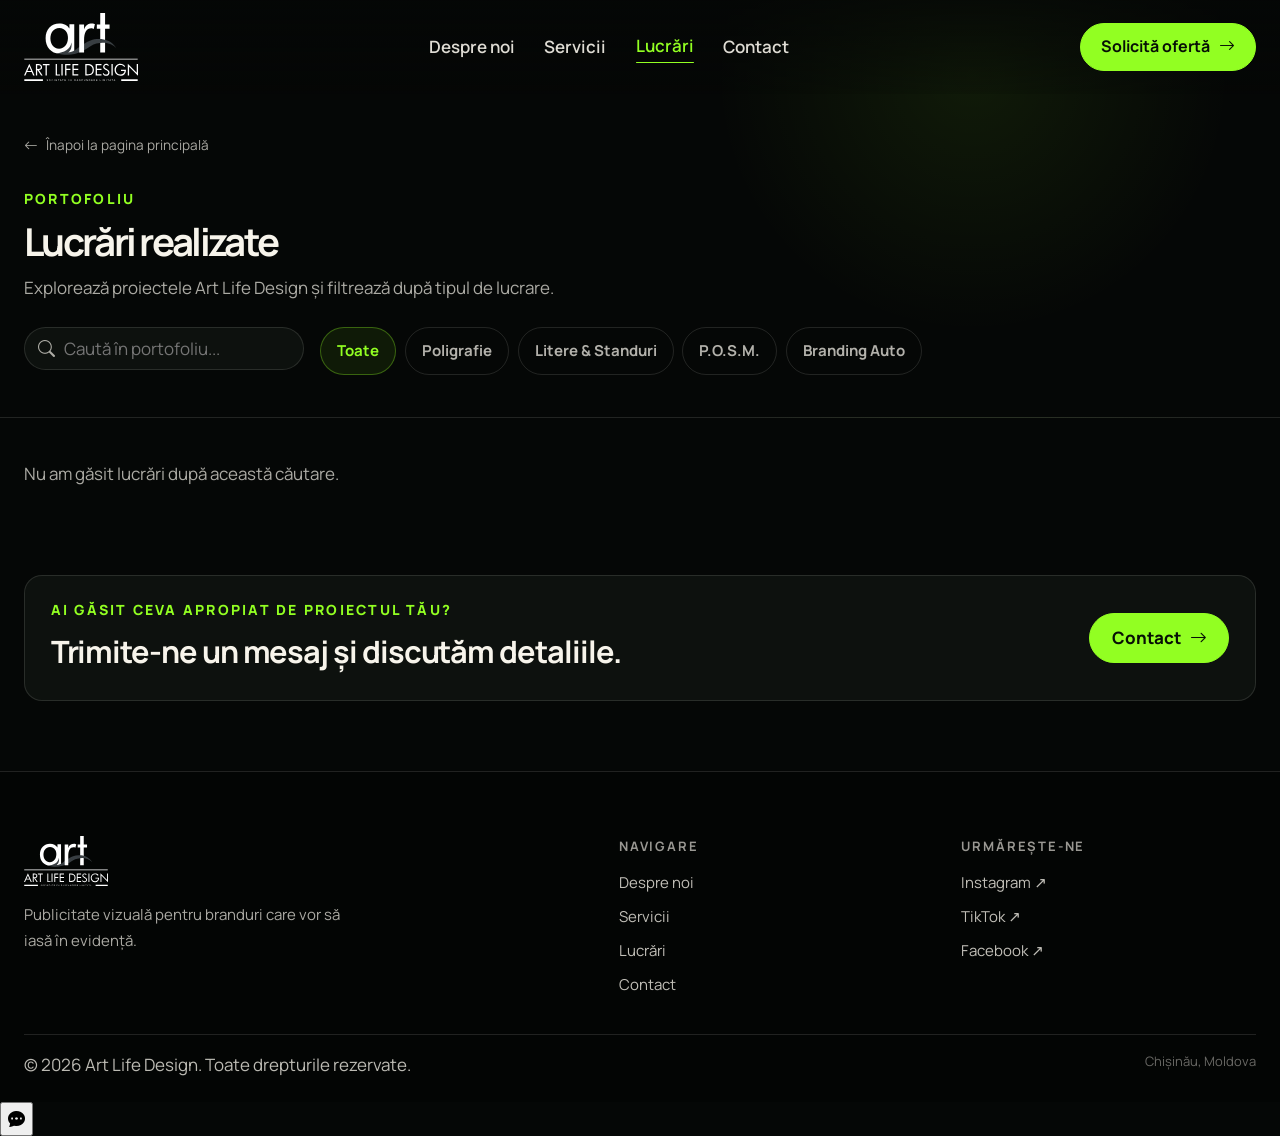
==== lucrari.html @ 09293733 "Actualizare fisiere site" ====
<!DOCTYPE html>
<html lang="ro">

<head>
  <meta charset="UTF-8">

  <meta
    name="viewport"
    content="width=device-width, initial-scale=1.0, viewport-fit=cover"
  >

  <meta name="theme-color" content="#070906">

  <title>Lucrări | ArtLife Design</title>

  <meta
    name="description"
    content="Portofoliu ArtLife Design SRL - poligrafie, litere în volum, standuri, P.O.S.M. și branding auto."
  >


  <!-- FONTURI -->
  <link rel="preconnect" href="https://fonts.googleapis.com">

  <link
    rel="preconnect"
    href="https://fonts.gstatic.com"
    crossorigin
  >

  <link
    href="https://fonts.googleapis.com/css2?family=Manrope:wght@400;500;600;700;800&display=swap"
    rel="stylesheet"
  >


  <!-- ICONIȚE -->
  <link
    href="https://cdn.jsdelivr.net/npm/bootstrap-icons@1.10.4/font/bootstrap-icons.css"
    rel="stylesheet"
  >


  <!-- CSS PRINCIPAL -->
  <link rel="stylesheet" href="css/style.css">


  <!-- =========================================================
       FIXURI MOBILE / SCROLL
       ========================================================= -->

  <style>

    html {
      width: 100%;
      max-width: 100%;
      scroll-behavior: smooth;
    }

    body {
      width: 100%;
      max-width: 100%;
      min-height: 100vh;
      min-height: 100dvh;

      overflow-x: hidden;
      overflow-y: auto;

      -webkit-overflow-scrolling: touch;
    }


    /* =========================================================
       FILTRE PORTOFOLIU
       ========================================================= */

    .portfolio-tools {
      width: 100%;
      min-width: 0;
    }

    .portfolio-search {
      width: 100%;
      min-width: 0;
    }

    .portfolio-search input {
      width: 100%;
      min-width: 0;
    }


    /* =========================================================
       MODAL GALERIE
       ========================================================= */

    .gallery-modal {
      overflow-y: auto;
      overflow-x: hidden;

      overscroll-behavior: contain;

      -webkit-overflow-scrolling: touch;
    }

    .gallery-box,
    .gallery-image-wrap,
    .gallery-details {
      min-width: 0;
    }


    /* =========================================================
       TELEFON / TABLETĂ
       ========================================================= */

    @media (max-width: 768px) {

      body {
        overflow-y: auto;
        overflow-x: hidden;

        -webkit-overflow-scrolling: touch;
      }


      /* ---------------------------------------------------------
         FILTRELE POT FI DERULATE ORIZONTAL
         --------------------------------------------------------- */

      .portfolio-filters {
        display: flex;
        flex-wrap: nowrap;

        gap: 8px;

        width: 100%;
        max-width: 100%;

        overflow-x: auto;
        overflow-y: hidden;

        padding: 4px 2px 10px;

        -webkit-overflow-scrolling: touch;

        overscroll-behavior-x: contain;

        scrollbar-width: thin;

        scroll-snap-type: x proximity;
      }

      .portfolio-filters .filter-btn {
        flex: 0 0 auto;

        white-space: nowrap;

        scroll-snap-align: start;
      }


      /* ---------------------------------------------------------
         MODAL / CARTONAȘ DESCHIS
         --------------------------------------------------------- */

      .gallery-modal {
        position: fixed;

        inset: 0;

        width: 100vw;
        height: 100vh;
        height: 100dvh;

        align-items: flex-start !important;

        overflow-x: hidden !important;
        overflow-y: auto !important;

        -webkit-overflow-scrolling: touch;

        overscroll-behavior-y: contain;

        padding-top: max(
          64px,
          env(safe-area-inset-top)
        ) !important;

        padding-right: 12px !important;

        padding-bottom: max(
          24px,
          env(safe-area-inset-bottom)
        ) !important;

        padding-left: 12px !important;
      }


      .gallery-box {
        display: block !important;

        width: 100% !important;
        max-width: 100% !important;

        height: auto !important;
        min-height: 0 !important;
        max-height: none !important;

        margin: 0 auto 30px !important;

        overflow: visible !important;
      }


      .gallery-image-wrap {
        width: 100% !important;

        height: auto !important;
        min-height: 0 !important;
        max-height: none !important;

        overflow: hidden;
      }


      .gallery-image-wrap img {
        display: block;

        width: 100% !important;

        height: auto !important;

        max-width: 100%;
        max-height: 55vh;

        object-fit: contain;
      }


      .gallery-details {
        display: block;

        width: 100%;

        height: auto !important;
        min-height: 0 !important;
        max-height: none !important;

        overflow: visible !important;

        padding-bottom: 32px;
      }


      /*
        Butonul de închidere rămâne accesibil
        când utilizatorul derulează conținutul.
      */

      .gallery-close {
        position: fixed !important;

        top: max(
          12px,
          env(safe-area-inset-top)
        );

        right: 12px;

        z-index: 10005;
      }


      /*
        Săgețile laterale nu trebuie să blocheze
        scroll-ul pe telefon.
      */

      .gallery-prev,
      .gallery-next {
        z-index: 10004;
      }

    }


    /* =========================================================
       ECRANE FOARTE MICI
       ========================================================= */

    @media (max-width: 480px) {

      .portfolio-header {
        overflow: hidden;
      }

      .portfolio-tools {
        width: 100%;
      }

      .portfolio-search {
        width: 100%;
      }

      .portfolio-search input {
        font-size: 16px;
      }


      .gallery-modal {
        padding-left: 8px !important;
        padding-right: 8px !important;
      }


      .gallery-image-wrap img {
        max-height: 50vh;
      }

    }

  </style>
<!-- =========================================================
       BOTPRESS WEBCHAT — O SINGURĂ INTEGRARE
       Logica este în js/script.js
       ========================================================= -->
  <script src="https://cdn.botpress.cloud/webchat/v5.0/inject.js"></script>

</head>



<body>


  <!-- =========================================================
       NAVIGAȚIE
       ========================================================= -->

  <nav
    class="site-navbar nav-scrolled"
    id="navbarTop"
  >

    <div class="container nav-wrap">


      <a
        href="index.html#home"
        class="logo-link"
        aria-label="ArtLife Design"
      >

        <img
          src="images/LOGO-antracit-grey.svg"
          alt="ArtLife Design"
          class="logo-svg"
        >

      </a>


      <button
        class="nav-menu icon-btn"
        id="navMenu"
        type="button"
        aria-label="Deschide meniul"
        aria-expanded="false"
      >

        <i class="bi bi-list"></i>

      </button>


      <div
        class="nav-links-wrap"
        id="navLinksWrap"
      >

        <a
          href="index.html#about"
          class="nav-link"
        >
          Despre noi
        </a>

        <a
          href="index.html#services"
          class="nav-link"
        >
          Servicii
        </a>

        <a
          href="lucrari.html"
          class="nav-link active"
        >
          Lucrări
        </a>

        <a
          href="index.html#contact"
          class="nav-link"
        >
          Contact
        </a>

      </div>


      <a
        href="index.html#contact"
        class="nav-cta btn-arrow"
      >

        Solicită ofertă

        <i class="bi bi-arrow-right"></i>

      </a>

    </div>

  </nav>



  <!-- =========================================================
       HEADER PORTOFOLIU
       ========================================================= -->

  <header class="portfolio-header">

    <div class="container">


      <a
        href="index.html#works"
        class="back-link"
      >

        <i class="bi bi-arrow-left"></i>

        Înapoi la pagina principală

      </a>


      <span class="section-label">
        Portofoliu
      </span>


      <h1>
        Lucrări realizate
      </h1>


      <p>
        Explorează proiectele Art Life Design și filtrează
        după tipul de lucrare.
      </p>



      <!-- =====================================================
           CĂUTARE + FILTRE
           ===================================================== -->

      <div class="portfolio-tools">


        <div class="portfolio-search">

          <i class="bi bi-search"></i>

          <input
            type="search"
            id="workSearch"
            placeholder="Caută în portofoliu..."
            autocomplete="off"
            aria-label="Caută în portofoliu"
          >

        </div>



        <div
          class="portfolio-filters"
          role="group"
          aria-label="Filtre portofoliu"
          tabindex="0"
        >


          <button
            class="filter-btn active"
            type="button"
            data-filter="all"
          >
            Toate
          </button>


          <button
            class="filter-btn"
            type="button"
            data-filter="poligrafie"
          >
            Poligrafie
          </button>


          <button
            class="filter-btn"
            type="button"
            data-filter="volum"
          >
            Litere & Standuri
          </button>


          <button
            class="filter-btn"
            type="button"
            data-filter="posm"
          >
            P.O.S.M.
          </button>


          <button
            class="filter-btn"
            type="button"
            data-filter="auto"
          >
            Branding Auto
          </button>


        </div>

      </div>


    </div>

  </header>



  <!-- =========================================================
       GRID PORTOFOLIU
       ========================================================= -->

  <main class="portfolio-section">

    <div class="container">


      <div
        class="portfolio-grid"
        id="portfolioGrid"
      ></div>


      <p
        class="no-results"
        id="noResults"
      >

        Nu am găsit lucrări după această căutare.

      </p>


    </div>

  </main>



  <!-- =========================================================
       CTA PORTOFOLIU
       ========================================================= -->

  <section class="portfolio-contact">

    <div class="container">


      <div class="portfolio-contact-inner reveal">


        <div>


          <span class="section-label">

            Ai găsit ceva apropiat de proiectul tău?

          </span>


          <h2>

            Trimite-ne un mesaj și discutăm detaliile.

          </h2>


        </div>


        <a
          href="index.html#contact"
          class="btn-main btn-arrow"
        >

          Contact

          <i class="bi bi-arrow-right"></i>

        </a>


      </div>


    </div>

  </section>



  <!-- =========================================================
       GALERIE PROIECT
       ========================================================= -->

  <div
    class="gallery-modal"
    id="galleryModal"
    aria-hidden="true"
  >

    <!-- Aceste săgeți schimbă PROIECTUL -->
    <button
      class="gallery-nav gallery-prev icon-btn"
      id="galleryPrev"
      type="button"
      aria-label="Proiectul precedent"
    >
      <i class="bi bi-chevron-left"></i>
    </button>

    <button
      class="gallery-nav gallery-next icon-btn"
      id="galleryNext"
      type="button"
      aria-label="Proiectul următor"
    >
      <i class="bi bi-chevron-right"></i>
    </button>

    <div class="gallery-box">

      <button
        class="gallery-close icon-btn"
        id="galleryModalClose"
        type="button"
        aria-label="Închide proiectul"
      >
        &times;
      </button>

      <div class="gallery-media-column">

        <div class="gallery-image-stage">

          <img
            src=""
            alt=""
            id="galleryModalImage"
          >

          <video
            id="galleryModalVideo"
            controls
            playsinline
            preload="metadata"
            hidden
          ></video>

        </div>

        <div
          class="gallery-thumbs"
          id="galleryThumbs"
          aria-label="Fotografiile proiectului"
          hidden
        ></div>

      </div>

      <div class="gallery-details">

        <span
          class="gallery-service"
          id="galleryModalService"
        ></span>

        <h3 id="galleryModalTitle"></h3>

        <p
          class="gallery-description"
          id="galleryModalDesc"
        ></p>

        <!-- Taguri simple, fără titlul "Cuvinte cheie" -->
        <div
          class="gallery-tags"
          id="galleryModalTags"
        ></div>

        <a
          href="index.html#contact"
          class="gallery-order-simple"
          id="galleryOrderBtn"
        >
          Cere ofertă pentru un proiect similar
          <i class="bi bi-arrow-up-right"></i>
        </a>

        <p class="gallery-project-hint">
          Săgețile laterale schimbă proiectul.
        </p>

      </div>

    </div>

  </div>


  <!-- =========================================================
       FOOTER
       ========================================================= -->

  <footer class="site-footer">


    <div class="container footer-inner">


      <div class="footer-brand">


        <a
          href="index.html#home"
          class="footer-logo-link"
        >

          <img
            src="images/LOGO-antracit-grey.svg"
            alt="ArtLife Design"
            class="footer-logo"
          >

        </a>


        <p>

          Publicitate vizuală pentru branduri care vor
          să iasă în evidență.

        </p>


      </div>



      <div class="footer-nav-block">


        <h4>
          Navigare
        </h4>


        <div class="footer-links">


          <a href="index.html#about">
            Despre noi
          </a>


          <a href="index.html#services">
            Servicii
          </a>


          <a href="lucrari.html">
            Lucrări
          </a>


          <a href="index.html#contact">
            Contact
          </a>


        </div>


      </div>



      <div class="footer-social-block">


        <h4>
          Urmărește-ne
        </h4>


        <div class="footer-links">


          <a
            href="https://www.instagram.com/design.artlife/"
            target="_blank"
            rel="noopener"
          >
            Instagram ↗
          </a>


          <a
            href="https://www.tiktok.com/@art.life.design"
            target="_blank"
            rel="noopener"
          >
            TikTok ↗
          </a>


          <a
            href="https://www.facebook.com/p/Art-Life-Design-100063504763244/"
            target="_blank"
            rel="noopener"
          >
            Facebook ↗
          </a>


        </div>


      </div>


    </div>



    <div class="container footer-bottom">


      <p>

        © 2026 Art Life Design. Toate drepturile rezervate.

      </p>


      <span>

        Chișinău, Moldova

      </span>


    </div>


  </footer>



  <!-- =========================================================
       TOAST
       ========================================================= -->

  <div
    class="site-toast"
    id="siteToast"
  ></div>



  <!-- =========================================================
       JAVASCRIPT SITE
       ========================================================= -->

  <script src="js/script.js?v=db1"></script>


</body>

</html>
---- css/style.css ----
:root{
  --green:#92ff22;
  --green-2:#76db18;
  --bg:#050706;
  --bg-soft:#090c0a;
  --panel:#0d110e;
  --panel-2:#111612;
  --white:#f7f4eb;
  --muted:rgba(247,244,235,.69);
  --border:rgba(247,244,235,.12);
  --border-green:rgba(146,255,34,.32);
  --radius:20px;
  --speed:.25s ease;
  --chat-safe-area:96px;
}

*{box-sizing:border-box}
html{scroll-behavior:smooth;background:var(--bg)}
body{
  margin:0;
  background:var(--bg);
  color:var(--white);
  font-family:"Manrope",system-ui,-apple-system,BlinkMacSystemFont,"Segoe UI",Arial,sans-serif;
  overflow-x:hidden;
  font-size:16px;
}
body::selection{background:var(--green);color:#071006}
body::-webkit-scrollbar{width:8px}
body::-webkit-scrollbar-track{background:var(--bg)}
body::-webkit-scrollbar-thumb{background:rgba(146,255,34,.35);border-radius:999px}
img,video{display:block;max-width:100%}
a{color:inherit;text-decoration:none}
button,input,textarea,select{font:inherit}
button{cursor:pointer}
h1,h2,h3,h4,p{margin-top:0}
.container{width:min(1180px,calc(100% - 36px));margin:0 auto}
.section{padding:84px 0;border-top:1px solid var(--border)}

.section-label{
  display:block;
  margin-bottom:.85rem;
  color:var(--green);
  font-size:.76rem;
  font-weight:800;
  letter-spacing:.18em;
  text-transform:uppercase;
}
.section-head{margin-bottom:2.2rem}
.section-head.split{
  display:grid;
  grid-template-columns:minmax(0,1fr) minmax(260px,430px);
  gap:2rem;
  align-items:end;
}
.section-head.split h2,.works-head h2,.contact-intro h2{
  margin:0;
  font-size:clamp(2rem,4vw,4rem);
  line-height:1.06;
  letter-spacing:-.05em;
  font-weight:800;
}
.section-head.split p{
  margin:0 0 .25rem;
  color:var(--muted);
  line-height:1.7;
}
.section-head.center{text-align:center;max-width:720px;margin:0 auto 2rem}
.section-head.center h2{
  margin:0;
  font-size:clamp(2rem,4vw,3.7rem);
  line-height:1.06;
  letter-spacing:-.05em;
}

.btn-main,.btn-ghost,.nav-cta,.gallery-order-btn,.work-order-btn{
  min-height:50px;
  padding:0 1.35rem;
  border-radius:999px;
  display:inline-flex;
  align-items:center;
  justify-content:center;
  gap:.55rem;
  font-weight:800;
  transition:var(--speed);
}
.btn-main,.nav-cta{
  background:var(--green);
  color:#071006;
  border:1px solid var(--green);
}
.btn-main:hover,.nav-cta:hover{background:var(--green-2);border-color:var(--green-2);transform:translateY(-2px)}
.btn-ghost,.gallery-order-btn,.work-order-btn{
  color:var(--white);
  background:rgba(247,244,235,.045);
  border:1px solid rgba(247,244,235,.2);
}
.btn-ghost:hover,.gallery-order-btn:hover,.work-order-btn:hover{border-color:var(--border-green);color:var(--green)}
.btn-arrow i{transition:transform var(--speed)}
.btn-arrow:hover i{transform:translateX(4px)}
.icon-btn{display:grid;place-items:center;line-height:1}

/* navigation */
.site-navbar{
  position:fixed;
  inset:0 0 auto;
  z-index:1000;
  height:82px;
  transition:var(--speed);
  background:linear-gradient(180deg,rgba(5,7,6,.72),rgba(5,7,6,.15));
}
.site-navbar.nav-scrolled{
  height:74px;
  background:rgba(5,7,6,.94);
  border-bottom:1px solid var(--border);
  backdrop-filter:blur(18px);
  -webkit-backdrop-filter:blur(18px);
}
.scroll-progress{position:absolute;left:0;bottom:-1px;height:2px;width:var(--scroll-progress,0%);background:var(--green)}
.nav-wrap{height:100%;display:flex;align-items:center;justify-content:space-between;gap:1rem}
.logo-link{display:inline-flex;align-items:center}
.logo-svg{width:auto;height:48px;transition:var(--speed)}
.site-navbar.nav-scrolled .logo-svg{height:60px}
.nav-links-wrap{display:flex;align-items:center;gap:1.45rem}
.nav-link{position:relative;padding:.3rem 0;color:rgba(247,244,235,.82);font-size:.92rem;font-weight:700}
.nav-link::after{content:"";position:absolute;left:0;right:100%;bottom:2px;height:1px;background:var(--green);transition:var(--speed)}
.nav-link:hover,.nav-link.active{color:var(--white)}
.nav-link:hover::after,.nav-link.active::after{right:0}
.nav-menu{display:none;width:44px;height:44px;border:1px solid var(--border);border-radius:13px;background:rgba(5,7,6,.78);color:var(--white);font-size:1.35rem}
.nav-cta{min-height:44px;padding-inline:1.1rem;font-size:.9rem}

/* hero */
.hero{
  min-height:92svh;
  position:relative;
  overflow:hidden;
  display:flex;
  align-items:center;
  background:#000;
  border-bottom:1px solid var(--border);
}
.hero-video,.hero-shade{position:absolute;inset:0;width:100%;height:100%}
.hero-video{object-fit:cover;opacity:.5;filter:contrast(1.08) saturate(.86)}
.hero-shade{
  background:
    linear-gradient(90deg,rgba(5,7,6,.94) 0%,rgba(5,7,6,.66) 48%,rgba(5,7,6,.18) 82%),
    linear-gradient(180deg,rgba(0,0,0,.08),rgba(5,7,6,.78)),
    radial-gradient(circle at 76% 26%,rgba(146,255,34,.13),transparent 31%);
}
.hero-content{position:relative;z-index:2;padding-top:92px;padding-bottom:74px}
.hero-kicker{
  display:inline-block;
  margin-bottom:1rem;
  color:var(--green);
  font-size:.78rem;
  font-weight:800;
  letter-spacing:.2em;
  text-transform:uppercase;
}
.hero h1{
  margin:0;
  font-size:clamp(4rem,8.5vw,8.5rem);
  line-height:.92;
  letter-spacing:-.08em;
  font-weight:800;
}
.hero h1 span{color:var(--green)}
.hero p{
  max-width:610px;
  margin:1.45rem 0 1.9rem;
  color:rgba(247,244,235,.8);
  font-size:clamp(1.05rem,1.45vw,1.32rem);
  line-height:1.62;
}
.hero-actions{display:flex;gap:.9rem;flex-wrap:wrap}
.hero-bottom{
  position:absolute;
  z-index:2;
  bottom:20px;
  left:50%;
  transform:translateX(-50%);
  display:flex;
  justify-content:space-between;
  align-items:center;
  gap:1rem;
  color:rgba(247,244,235,.54);
  font-size:.78rem;
  letter-spacing:.08em;
  text-transform:uppercase;
}
.hero-socials{display:flex;gap:1rem}
.hero-socials a{display:inline-flex;align-items:center;gap:.4rem;transition:var(--speed)}
.hero-socials a:hover{color:var(--green)}

/* moving service strip */
.service-strip{overflow:hidden;padding:.9rem 0;background:#060806;border-bottom:1px solid var(--border)}
.strip-track{width:max-content;display:flex;gap:1.5rem;animation:moveStrip 42s linear infinite}
.strip-track span{white-space:nowrap;color:rgba(247,244,235,.76);font-size:.82rem;font-weight:800;letter-spacing:.17em;text-transform:uppercase}
.strip-track span::after{content:"•";color:var(--green);margin-left:1.5rem}
@keyframes moveStrip{to{transform:translateX(-50%)}}

/* about */
.about-section{
  background:
    radial-gradient(circle at 8% 18%,rgba(146,255,34,.055),transparent 28%),
    var(--bg);
}
.about-layout{display:grid;grid-template-columns:.88fr 1.12fr;gap:3rem;align-items:center}
.about-copy h2{
  margin:0 0 1.35rem;
  font-size:clamp(2.15rem,4.4vw,4.45rem);
  line-height:1.02;
  letter-spacing:-.055em;
}
.about-copy p{color:var(--muted);line-height:1.74;margin-bottom:1rem}
.about-copy .lead{color:rgba(247,244,235,.92);font-size:1.08rem}
.text-link{display:inline-flex;align-items:center;gap:.55rem;margin-top:.6rem;color:var(--green);font-weight:800}
.about-visuals{display:grid;grid-template-columns:1.35fr .65fr;gap:1rem;align-items:end}
.about-main-photo,.about-detail-photo{position:relative;margin:0;overflow:hidden;border-radius:var(--radius);border:1px solid var(--border);background:var(--panel)}
.about-main-photo{height:430px}
.about-detail-photo{height:290px}
.about-main-photo img,.about-detail-photo img{width:100%;height:100%;object-fit:cover;transition:transform .45s ease}
.about-main-photo:hover img,.about-detail-photo:hover img{transform:scale(1.025)}
.about-main-photo figcaption{position:absolute;left:14px;bottom:14px;padding:.7rem .9rem;border-radius:999px;background:rgba(5,7,6,.75);border:1px solid var(--border);backdrop-filter:blur(12px);font-size:.8rem}

/* services */
.services-section{background:var(--bg-soft)}
.services-tabs,.portfolio-filters{display:flex;flex-wrap:wrap;gap:.55rem;margin-bottom:1.15rem}
.service-filter,.filter-btn{
  padding:.62rem .9rem;
  border-radius:999px;
  border:1px solid var(--border);
  background:transparent;
  color:rgba(247,244,235,.72);
  font-size:.86rem;
  font-weight:700;
  transition:var(--speed);
}
.service-filter:hover,.service-filter.active,.filter-btn:hover,.filter-btn.active{
  border-color:var(--border-green);
  background:rgba(146,255,34,.08);
  color:var(--green);
}
.services-list{border-top:1px solid var(--border)}
.service-card-row{
  display:grid;
  grid-template-columns:54px minmax(0,1fr) auto;
  gap:1.1rem;
  align-items:center;
  padding:1.3rem .2rem;
  border-bottom:1px solid var(--border);
  transition:background var(--speed),padding var(--speed);
}
.service-card-row:hover{background:rgba(247,244,235,.025);padding-inline:.65rem}
.service-card-row.hidden{display:none}
.service-index{color:rgba(247,244,235,.35);font-size:.8rem;font-weight:700}
.service-copy small{color:var(--green);font-weight:700}
.service-copy h3{margin:.3rem 0 .35rem;font-size:1.15rem;letter-spacing:-.02em}
.service-copy p{margin:0;color:var(--muted);line-height:1.55;font-size:.93rem}
.service-example{
  min-width:126px;
  display:inline-flex;
  align-items:center;
  justify-content:flex-end;
  gap:.45rem;
  color:rgba(247,244,235,.8);
  font-size:.88rem;
  font-weight:700;
}
.service-example i{color:var(--green);transition:transform var(--speed)}
.service-example:hover{color:var(--green)}
.service-example:hover i{transform:translate(2px,-2px)}

/* selected work */
.works-section{background:var(--bg)}
.works-head{
  display:flex;
  justify-content:space-between;
  align-items:end;
  gap:2rem;
  margin-bottom:1.8rem;
}
.works-head h2{max-width:680px}
.works-grid{display:grid;grid-template-columns:repeat(2,minmax(0,1fr));gap:1rem}
.work-card{
  display:grid;
  grid-template-columns:minmax(0,1.15fr) minmax(220px,.85fr);
  min-height:250px;
  overflow:hidden;
  border:1px solid var(--border);
  border-radius:var(--radius);
  background:var(--panel);
}
.work-img{
  position:relative;
  width:100%;
  min-height:250px;
  padding:0;
  border:0;
  background:#000;
  overflow:hidden;
  color:var(--white);
}
.work-img img{width:100%;height:100%;object-fit:cover;transition:transform .4s ease}
.work-img>span{
  position:absolute;left:12px;top:12px;
  padding:.45rem .65rem;border-radius:999px;
  background:rgba(5,7,6,.75);border:1px solid var(--border);
  font-size:.7rem;font-weight:700;
}
.media-overlay{
  position:absolute;inset:0;
  display:flex;align-items:center;justify-content:center;gap:.45rem;
  background:rgba(5,7,6,.36);opacity:0;transition:var(--speed);
}
.media-overlay small{font-weight:700}
.work-img:hover img{transform:scale(1.035)}
.work-img:hover .media-overlay{opacity:1}
.work-info{padding:1.25rem;display:flex;flex-direction:column;align-items:flex-start}
.work-info>small{color:var(--green);font-size:.75rem;font-weight:700}
.work-info h3{margin:.35rem 0 .5rem;font-size:1.25rem}
.work-info p{margin:0;color:var(--muted);font-size:.9rem;line-height:1.55}
.work-actions{margin-top:auto;padding-top:1rem}
.work-order-btn{min-height:40px;padding:0 .9rem;font-size:.8rem}

/* consult - intentionally subtle */
.consult-section{padding:0 0 84px;background:var(--bg)}
.consult-strip{
  display:flex;
  align-items:center;
  justify-content:space-between;
  gap:2rem;
  padding:1.65rem 1.8rem;
  border:1px solid var(--border);
  border-radius:var(--radius);
  background:linear-gradient(90deg,rgba(146,255,34,.045),rgba(247,244,235,.018));
}
.consult-strip .section-label{margin-bottom:.5rem}
.consult-strip h2{margin:0 0 .45rem;font-size:clamp(1.35rem,2.5vw,2rem);letter-spacing:-.035em}
.consult-strip p{margin:0;color:var(--muted);line-height:1.6}
.consult-strip .btn-main{flex:0 0 auto}

/* social compact */
.social-section{padding:0 0 84px;background:var(--bg)}
.social-bar{
  display:grid;
  grid-template-columns:minmax(220px,.8fr) minmax(0,1.2fr);
  gap:2rem;
  align-items:center;
  padding-top:1.7rem;
  border-top:1px solid var(--border);
}
.social-copy .section-label{margin-bottom:.45rem}
.social-copy p{margin:0;color:var(--muted);line-height:1.55}
.social-links-large{display:grid;grid-template-columns:repeat(3,1fr);gap:.7rem}
.social-links-large a{
  min-height:62px;
  display:grid;
  grid-template-columns:auto 1fr auto;
  align-items:center;
  gap:.65rem;
  padding:0 .95rem;
  border:1px solid var(--border);
  border-radius:16px;
  background:rgba(247,244,235,.025);
  transition:var(--speed);
}
.social-links-large a:hover{border-color:var(--border-green);background:rgba(146,255,34,.055);transform:translateY(-2px)}
.social-links-large a>i:first-child{font-size:1.15rem;color:var(--green)}
.social-links-large span{font-size:.9rem;font-weight:700}
.social-links-large a>i:last-child{font-size:.8rem;color:rgba(247,244,235,.5)}

/* reviews */
.reviews-section{background:var(--bg-soft)}
.reviews-marquee{overflow:hidden}
.reviews-track{display:flex;gap:1rem;width:max-content;will-change:transform}
.review-card{
  width:min(330px,80vw);
  min-height:205px;
  padding:1.25rem;
  border:1px solid var(--border);
  border-radius:18px;
  background:var(--panel);
}
.review-mark{color:var(--green);font-size:2rem;line-height:1}
.review-card p{min-height:76px;color:rgba(247,244,235,.85);line-height:1.6}
.review-card h3{margin:0 0 .2rem;font-size:.95rem}
.review-card small{color:var(--muted)}

/* contact */
.contact-section{background:var(--bg)}
.contact-intro{max-width:760px;margin-bottom:2rem}
.contact-intro h2{margin-bottom:.9rem}
.contact-intro p{margin:0;color:var(--muted);font-size:1.02rem;line-height:1.7}
.contact-grid{display:grid;grid-template-columns:minmax(0,1.08fr) minmax(340px,.92fr);gap:1rem}
.contact-form-card,.contact-info{
  border:1px solid var(--border);
  border-radius:var(--radius);
  background:var(--panel);
}
.contact-form-card{padding:1.55rem}
.ajax-form{display:grid;gap:1rem}
.form-row{display:grid;grid-template-columns:1fr 1fr;gap:1rem}
.ajax-form label{display:grid;gap:.45rem;font-size:.82rem;font-weight:700;color:rgba(247,244,235,.8)}
.ajax-form input,.ajax-form select,.ajax-form textarea{
  width:100%;
  border:1px solid var(--border);
  border-radius:12px;
  background:#080b09;
  color:var(--white);
  outline:none;
  padding:.82rem .9rem;
  transition:var(--speed);
}
.ajax-form input,.ajax-form select{height:46px}
.ajax-form textarea{min-height:118px;resize:vertical}
.ajax-form input:focus,.ajax-form select:focus,.ajax-form textarea:focus{border-color:rgba(146,255,34,.55);box-shadow:0 0 0 3px rgba(146,255,34,.06)}
.select-wrap{position:relative}
.privacy-note{margin:0;color:rgba(247,244,235,.45);font-size:.72rem;line-height:1.55}
.form-submit{justify-self:start}
.form-message{font-size:.82rem}
.form-message.success{color:var(--green)}
.form-message.error,.field-error{color:#ff8d8d}
.field-invalid{border-color:#ff8d8d!important}
.field-error{font-size:.72rem}

.contact-info{padding:1.55rem}
.contact-info-head span{color:var(--green);font-size:.75rem;font-weight:800;text-transform:uppercase;letter-spacing:.15em}
.contact-info-head h3{margin:.35rem 0 1.2rem;font-size:1.35rem}
.contact-line{display:flex;align-items:center;gap:.7rem;padding:.65rem 0;border-bottom:1px solid rgba(247,244,235,.08);min-width:0}
.contact-icon-link{
  flex:0 0 34px;width:34px;height:34px;
  display:grid;place-items:center;
  border:1px solid var(--border);
  border-radius:10px;color:var(--green);
}
.copy-text{padding:0;border:0;background:transparent;color:rgba(247,244,235,.82);text-align:left;overflow-wrap:anywhere}
.static-icon{cursor:default}
.contact-social-links{display:flex;gap:.55rem;margin:1rem 0}
.contact-social-links a{width:38px;height:38px;display:grid;place-items:center;border:1px solid var(--border);border-radius:11px;transition:var(--speed)}
.contact-social-links a:hover{color:var(--green);border-color:var(--border-green)}
.map-box{position:relative;display:block;height:180px;overflow:hidden;border-radius:14px;border:1px solid var(--border)}
.map-box iframe{width:100%;height:100%;border:0;filter:grayscale(1) invert(.85) contrast(.9);pointer-events:none}
.map-box span{position:absolute;left:10px;bottom:10px;padding:.55rem .7rem;border-radius:999px;background:rgba(5,7,6,.8);border:1px solid var(--border);font-size:.75rem}

/* footer - no duplicate up arrow */
.site-footer{padding:54px 0 calc(24px + env(safe-area-inset-bottom));border-top:1px solid var(--border);background:#030504}
.footer-inner{display:grid;grid-template-columns:1.3fr .7fr .7fr;gap:2.5rem}
.footer-logo{height:44px;filter:none}
.footer-brand p{max-width:340px;margin:1rem 0 0;color:var(--muted);line-height:1.6;font-size:.9rem}
.site-footer h4{margin:0 0 .85rem;color:rgba(247,244,235,.5);font-size:.74rem;text-transform:uppercase;letter-spacing:.14em}
.footer-links{display:grid;gap:.6rem}
.footer-links a{font-size:.9rem;color:rgba(247,244,235,.78)}
.footer-links a:hover{color:var(--green)}
.footer-bottom{
  margin-top:2.3rem;
  padding-top:1rem;
  border-top:1px solid var(--border);
  display:flex;justify-content:space-between;gap:1rem;
  color:rgba(247,244,235,.42);font-size:.76rem;
}
.footer-bottom p{margin:0}

/* gallery */
.gallery-modal{
  position:fixed;inset:0;z-index:2000;
  display:none;place-items:center;
  padding:24px;
  background:rgba(0,0,0,.88);
  backdrop-filter:blur(12px);
}
.gallery-modal.active{display:grid}
.gallery-box{
  width:min(1000px,calc(100vw - 80px));
  max-height:86vh;
  display:grid;
  grid-template-columns:minmax(0,1.35fr) minmax(260px,.65fr);
  overflow:hidden;
  border:1px solid var(--border);
  border-radius:20px;
  background:var(--panel);
}
.gallery-image-wrap{min-height:520px;background:#000}
.gallery-image-wrap img{width:100%;height:100%;object-fit:contain}
.gallery-details{padding:1.5rem;display:flex;flex-direction:column;align-items:flex-start}
.gallery-details>span{color:var(--green);font-size:.78rem;font-weight:800}
.gallery-details h3{margin:.45rem 0;font-size:1.8rem}
.gallery-details p{color:var(--muted)}
.gallery-details small{color:var(--muted);line-height:1.6}
.gallery-tags{display:flex;flex-wrap:wrap;gap:.4rem;margin:.2rem 0 1rem}
.gallery-tags span{padding:.35rem .55rem;border-radius:999px;border:1px solid var(--border);font-size:.72rem}
.gallery-order-btn{margin-top:auto}
.gallery-close,.gallery-nav{
  position:fixed;z-index:2001;
  border:1px solid var(--border);background:rgba(5,7,6,.82);color:var(--white);
}
.gallery-close{top:18px;right:18px;width:44px;height:44px;border-radius:50%;font-size:1.5rem}
.gallery-nav{top:50%;width:44px;height:44px;border-radius:50%;transform:translateY(-50%)}
.gallery-prev{left:18px}.gallery-next{right:18px}

/* portfolio page */
.portfolio-header{
  padding:130px 0 42px;
  border-bottom:1px solid var(--border);
  background:
    radial-gradient(circle at 76% 18%,rgba(146,255,34,.08),transparent 25%),
    var(--bg);
}
.back-link{display:inline-flex;align-items:center;gap:.5rem;margin-bottom:2rem;color:var(--muted);font-size:.85rem}
.back-link:hover{color:var(--green)}
.portfolio-header h1{
  margin:.15rem 0 .8rem;
  font-size:clamp(3rem,6vw,6rem);
  line-height:.95;
  letter-spacing:-.07em;
}
.portfolio-header>div>p{max-width:650px;color:var(--muted);line-height:1.65}
.portfolio-tools{display:grid;grid-template-columns:280px 1fr;gap:1rem;align-items:start;margin-top:1.6rem}
.portfolio-search{position:relative}
.portfolio-search i{position:absolute;left:.9rem;top:50%;transform:translateY(-50%);color:var(--muted)}
.portfolio-search input{
  width:100%;height:43px;padding:0 .9rem 0 2.45rem;
  border:1px solid var(--border);border-radius:999px;
  background:var(--panel);color:var(--white);outline:none;
}
.portfolio-search input:focus{border-color:var(--border-green)}
.portfolio-filters{margin:0}
.portfolio-section{padding:42px 0 70px;background:var(--bg)}
.portfolio-grid{columns:3;column-gap:1rem}
.portfolio-card{
  display:inline-block;
  width:100%;
  margin:0 0 1rem;
  break-inside:avoid;
  overflow:hidden;
  border:1px solid var(--border);
  border-radius:18px;
  background:var(--panel);
}
.portfolio-media{position:relative;width:100%;padding:0;border:0;background:#000;color:var(--white);overflow:hidden}
.portfolio-media img{width:100%;height:auto;max-height:370px;object-fit:cover;transition:transform .4s ease}
.portfolio-media>span{
  position:absolute;left:10px;top:10px;
  padding:.4rem .55rem;border-radius:999px;
  background:rgba(5,7,6,.78);border:1px solid var(--border);
  font-size:.68rem;font-weight:700;
}
.portfolio-media:hover img{transform:scale(1.025)}
.portfolio-content{padding:1rem}
.portfolio-content>small{color:var(--green);font-size:.72rem;font-weight:700}
.portfolio-content h3{margin:.3rem 0 .4rem;font-size:1.08rem}
.portfolio-content p{margin:0;color:var(--muted);font-size:.86rem;line-height:1.5}
.portfolio-content .work-actions{padding-top:.8rem}
.no-results{display:none;color:var(--muted)}
.portfolio-contact{padding:0 0 70px}
.portfolio-contact-inner{
  display:flex;align-items:center;justify-content:space-between;gap:2rem;
  padding:1.45rem 1.6rem;border:1px solid var(--border);border-radius:18px;background:var(--panel);
}
.portfolio-contact-inner .section-label{margin-bottom:.35rem}
.portfolio-contact-inner h2{margin:0;font-size:clamp(1.35rem,2.4vw,2rem);letter-spacing:-.035em}

/* toast */
.site-toast{
  position:fixed;
  left:20px;
  bottom:20px;
  z-index:3000;
  max-width:min(360px,calc(100vw - 40px));
  padding:.8rem 1rem;
  border:1px solid var(--border);
  border-radius:12px;
  background:#101511;
  color:var(--white);
  font-size:.82rem;
  opacity:0;
  transform:translateY(10px);
  pointer-events:none;
  transition:var(--speed);
}
.site-toast.show{opacity:1;transform:none}
.site-toast.success{border-color:rgba(146,255,34,.3)}
.site-toast.error{border-color:rgba(255,120,120,.35)}
.reveal{opacity:0;transform:translateY(18px);transition:opacity .65s ease,transform .65s ease}
.reveal.visible{opacity:1;transform:none}

/* tablet */
@media (max-width:1020px){
  .nav-links-wrap{gap:1rem}
  .nav-cta{display:none}
  .about-layout{grid-template-columns:1fr;gap:2rem}
  .about-copy{max-width:760px}
  .about-visuals{grid-template-columns:1.3fr .7fr}
  .works-grid{grid-template-columns:1fr}
  .work-card{grid-template-columns:1.1fr .9fr}
  .social-bar{grid-template-columns:1fr}
  .contact-grid{grid-template-columns:1fr}
  .portfolio-tools{grid-template-columns:1fr}
  .portfolio-grid{columns:2}
  .gallery-box{grid-template-columns:1fr;overflow:auto}
  .gallery-image-wrap{min-height:0;height:52vh}
  .gallery-order-btn{margin-top:1.2rem}
}

/* mobile navigation + layout */
@media (max-width:760px){
  :root{--radius:16px;--chat-safe-area:86px}
  body{font-size:15px}
  .container{width:min(100% - 28px,1180px)}
  .section{padding:62px 0}
  .site-navbar{height:70px;background:rgba(5,7,6,.7);backdrop-filter:blur(12px)}
  .site-navbar.nav-scrolled{height:66px}
  .logo-svg,.site-navbar.nav-scrolled .logo-svg{height:40px}
  .nav-menu{display:grid;margin-left:auto}
  .nav-links-wrap{
    position:absolute;
    top:calc(100% + 8px);
    left:14px;
    right:14px;
    display:none;
    align-items:stretch;
    gap:0;
    padding:.5rem;
    border:1px solid var(--border);
    border-radius:15px;
    background:rgba(7,10,8,.97);
    box-shadow:0 18px 44px rgba(0,0,0,.34);
  }
  .nav-links-wrap.active{display:grid}
  .nav-link{padding:.82rem .8rem;border-radius:10px}
  .nav-link:hover,.nav-link.active{background:rgba(146,255,34,.06)}
  .nav-link::after{display:none}

  .hero{min-height:88svh}
  .hero-shade{
    background:
      linear-gradient(180deg,rgba(5,7,6,.48),rgba(5,7,6,.9)),
      linear-gradient(90deg,rgba(5,7,6,.78),rgba(5,7,6,.28));
  }
  .hero-content{padding-top:86px;padding-bottom:80px}
  .hero h1{font-size:clamp(3.4rem,18vw,5.6rem);line-height:.9}
  .hero p{font-size:1rem;margin:1.15rem 0 1.5rem;max-width:520px}
  .hero-actions{display:grid;grid-template-columns:1fr;max-width:300px}
  .hero-actions a{width:100%}
  .hero-bottom{bottom:14px;font-size:.69rem}
  .hero-bottom>span{display:none}
  .hero-socials{width:100%;justify-content:flex-start;gap:.8rem}
  .hero-socials a span{display:none}
  .hero-socials a{font-size:.72rem}

  .section-head.split{grid-template-columns:1fr;gap:.8rem}
  .section-head.split h2,.works-head h2,.contact-intro h2{font-size:clamp(2rem,10vw,3.2rem)}
  .about-copy h2{font-size:clamp(2.1rem,10vw,3.5rem)}
  .about-visuals{grid-template-columns:1fr .55fr;gap:.7rem}
  .about-main-photo{height:330px}
  .about-detail-photo{height:220px}

  .services-tabs{overflow-x:auto;flex-wrap:nowrap;padding-bottom:.3rem;scrollbar-width:none}
  .services-tabs::-webkit-scrollbar{display:none}
  .service-filter{white-space:nowrap}
  .service-card-row{grid-template-columns:34px 1fr;gap:.7rem;padding:1.15rem 0}
  .service-example{grid-column:2;justify-self:start;min-width:0}
  .service-copy h3{font-size:1.05rem}
  .service-copy p{font-size:.88rem}

  .works-head{display:grid;gap:1rem;align-items:start}
  .works-head .btn-ghost{justify-self:start}
  .work-card{grid-template-columns:1fr;min-height:0}
  .work-img{height:220px;min-height:0}
  .work-info{padding:1rem}
  .work-info h3{font-size:1.15rem}

  .consult-section{padding-bottom:62px}
  .consult-strip{display:grid;gap:1rem;padding:1.25rem}
  .consult-strip .btn-main{justify-self:start}
  .social-section{padding-bottom:62px}
  .social-bar{gap:1rem;padding-top:1.3rem}
  .social-links-large{grid-template-columns:1fr 1fr 1fr;gap:.5rem}
  .social-links-large a{min-height:54px;grid-template-columns:auto 1fr;padding:0 .75rem}
  .social-links-large a>i:last-child{display:none}
  .social-links-large span{font-size:.8rem}

  .form-row{grid-template-columns:1fr}
  .contact-form-card,.contact-info{padding:1.2rem}
  .map-box{height:160px}

  .footer-inner{grid-template-columns:1fr 1fr;gap:2rem 1rem}
  .footer-brand{grid-column:1/-1}
  .footer-logo{height:40px}
  .footer-bottom{display:grid;gap:.35rem}

  .portfolio-header{padding:102px 0 32px}
  .portfolio-header h1{font-size:clamp(2.8rem,14vw,4.8rem)}
  .portfolio-filters{overflow-x:auto;flex-wrap:nowrap;padding-bottom:.3rem;scrollbar-width:none}
  .portfolio-filters::-webkit-scrollbar{display:none}
  .filter-btn{white-space:nowrap}
  .portfolio-section{padding:32px 0 56px}
  .portfolio-grid{columns:1}
  .portfolio-media img{max-height:none}
  .portfolio-contact{padding-bottom:56px}
  .portfolio-contact-inner{display:grid;gap:1rem;padding:1.25rem}
  .portfolio-contact-inner .btn-main{justify-self:start}

  .gallery-modal{padding:10px}
  .gallery-box{width:calc(100vw - 20px);max-height:90vh}
  .gallery-image-wrap{height:48vh}
  .gallery-details{padding:1rem}
  .gallery-details h3{font-size:1.35rem}
  .gallery-nav{display:none}
  .gallery-close{top:14px;right:14px}
}

@media (max-width:480px){
  .container{width:min(100% - 22px,1180px)}
  .hero-kicker{font-size:.68rem;letter-spacing:.15em}
  .hero h1{font-size:clamp(3rem,19vw,4.6rem)}
  .hero-socials a{gap:.3rem}
  .about-visuals{grid-template-columns:1fr}
  .about-main-photo{height:300px}
  .about-detail-photo{height:190px}
  .social-links-large{grid-template-columns:1fr}
  .footer-inner{grid-template-columns:1fr}
  .footer-brand{grid-column:auto}
  .contact-line{align-items:flex-start}
  .copy-text{padding-top:.42rem}
}

/* accessibility */
@media (prefers-reduced-motion:reduce){
  html{scroll-behavior:auto}
  *,*::before,*::after{animation-duration:.01ms!important;animation-iteration-count:1!important;transition-duration:.01ms!important}
  .reveal{opacity:1;transform:none}
}


/* ===== FINAL V3 VISUAL / RESPONSIVE REFINEMENTS ===== */
body{font-size:17px}
.nav-link{font-size:1rem}
.logo-svg{height:46px}
.site-navbar.nav-scrolled .logo-svg{height:42px}

/* about: editorial, less template-like */
.about-editorial{
  display:grid;
  grid-template-columns:minmax(0,1.08fr) minmax(360px,.92fr);
  gap:4rem;
  align-items:center;
}
.about-editorial-media{
  position:relative;
  min-height:520px;
}
.about-hero-photo{
  margin:0;
  width:82%;
  height:500px;
  overflow:hidden;
  border-radius:18px;
  border:1px solid var(--border);
  background:var(--panel);
}
.about-hero-photo img{width:100%;height:100%;object-fit:cover}
.about-hero-photo figcaption{
  position:absolute;
  left:16px;bottom:16px;
  padding:.65rem .85rem;
  border:1px solid var(--border);
  border-radius:999px;
  background:rgba(5,7,6,.8);
  font-size:.82rem;
}
.about-work-photo{
  position:absolute;
  right:0;
  bottom:26px;
  width:34%;
  height:280px;
  margin:0;
  overflow:hidden;
  border-radius:18px;
  border:1px solid var(--border);
  background:var(--panel);
  box-shadow:0 20px 50px rgba(0,0,0,.25);
}
.about-work-photo img{width:100%;height:100%;object-fit:cover}
.about-editorial-copy h2{
  margin:0 0 1.35rem;
  font-size:clamp(2.7rem,4.8vw,5.2rem);
  line-height:.98;
  letter-spacing:-.06em;
}
.about-editorial-copy p{
  margin:0 0 1rem;
  color:var(--muted);
  line-height:1.72;
  font-size:1.05rem;
}
.about-editorial-copy .lead{color:rgba(247,244,235,.92);font-size:1.14rem}
.about-links{display:flex;gap:1.2rem;flex-wrap:wrap;margin-top:1.35rem}
.about-links a{display:inline-flex;gap:.45rem;align-items:center;color:var(--green);font-weight:800;font-size:.95rem}

/* services: larger text, no floating paragraph */
.services-heading{max-width:820px;margin-bottom:1.55rem}
.services-heading h2{
  margin:0 0 .8rem;
  font-size:clamp(2.9rem,5.4vw,5.4rem);
  line-height:.98;
  letter-spacing:-.06em;
}
.services-heading p{
  margin:0;
  max-width:700px;
  color:var(--muted);
  font-size:1.08rem;
  line-height:1.7;
}
.services-tabs{margin:1.45rem 0 1.15rem}
.service-filter,.filter-btn{font-size:.94rem;padding:.68rem 1rem}
.service-card-row{
  grid-template-columns:56px minmax(0,1fr) auto;
  gap:1.35rem;
  padding:1.55rem .35rem;
}
.service-copy small{font-size:.87rem}
.service-copy h3{margin:.32rem 0 .42rem;font-size:1.32rem}
.service-copy p{font-size:1rem}
.service-actions{
  display:flex;
  flex-direction:column;
  align-items:flex-end;
  gap:.6rem;
  min-width:150px;
}
.service-example,.service-quote{
  display:inline-flex;
  align-items:center;
  justify-content:flex-end;
  gap:.45rem;
  font-size:.92rem;
  font-weight:800;
}
.service-example{color:var(--white)}
.service-quote{color:var(--green)}
.service-example:hover,.service-quote:hover{color:var(--green)}
.service-actions i{font-size:.85rem}

/* selected portfolio: uniform and compact */
.works-grid{
  display:grid;
  grid-template-columns:repeat(3,minmax(0,1fr));
  gap:1rem;
}
.work-card{
  display:flex;
  flex-direction:column;
  min-height:0;
  border-radius:16px;
}
.work-img{
  width:100%;
  height:auto;
  min-height:0;
  aspect-ratio:4/3;
}
.work-img img{
  width:100%;
  height:100%;
  object-fit:cover;
}
.work-info{
  flex:1;
  min-height:0;
  padding:1rem 1rem .95rem;
}
.work-info>small{font-size:.72rem}
.work-info h3{margin:.28rem 0 .35rem;font-size:1.16rem}
.work-info p{
  margin:0;
  font-size:.88rem;
  line-height:1.5;
  display:-webkit-box;
  -webkit-line-clamp:2;
  line-clamp: 2;
  -webkit-box-orient:vertical;
  overflow:hidden;
}
.work-actions{padding-top:.75rem}
.work-order-btn{min-height:38px}

/* clicked image must always fit completely */
.gallery-box{
  width:min(1120px,calc(100vw - 90px));
  max-height:90vh;
}
.gallery-image-wrap{
  min-height:0;
  height:78vh;
  display:flex;
  align-items:center;
  justify-content:center;
  padding:12px;
}
.gallery-image-wrap img{
  width:auto;
  height:auto;
  max-width:100%;
  max-height:100%;
  object-fit:contain;
  margin:auto;
}

/* full portfolio also uniform */
.portfolio-grid{
  columns:auto;
  display:grid;
  grid-template-columns:repeat(3,minmax(0,1fr));
  gap:1rem;
}
.portfolio-card{
  display:flex;
  flex-direction:column;
  width:100%;
  margin:0;
  break-inside:auto;
}
.portfolio-media{aspect-ratio:4/3}
.portfolio-media img{width:100%;height:100%;max-height:none;object-fit:cover}
.portfolio-content{display:flex;flex-direction:column;flex:1}
.portfolio-content p{
  display:-webkit-box;
  -webkit-line-clamp:2;
  line-clamp: 2;
  -webkit-box-orient:vertical;
  overflow:hidden;
}

/* subtle project CTA, without oversized boxed AI-looking card */
.project-cta-section{padding:74px 0 0}
.project-cta{
  display:grid;
  grid-template-columns:minmax(0,1fr) auto;
  gap:2rem;
  align-items:center;
  padding:1.8rem 0;
  border-top:1px solid var(--border);
  border-bottom:1px solid var(--border);
}
.project-cta .section-label{margin-bottom:.45rem}
.project-cta h2{
  margin:0 0 .45rem;
  font-size:clamp(2rem,3.4vw,3.35rem);
  line-height:1.05;
  letter-spacing:-.045em;
}
.project-cta p{margin:0;color:var(--muted);font-size:1rem;line-height:1.6}

/* social: clearly visible, but not oversized */
.social-section{padding:74px 0 84px}
.social-heading{max-width:760px;margin-bottom:1.6rem}
.social-heading h2{
  margin:0;
  font-size:clamp(2.35rem,4.3vw,4.4rem);
  line-height:1;
  letter-spacing:-.055em;
}
.social-grid{
  display:grid;
  grid-template-columns:repeat(3,minmax(0,1fr));
  gap:1rem;
}
.social-network{
  min-height:118px;
  display:grid;
  grid-template-columns:auto 1fr auto;
  align-items:center;
  gap:1rem;
  padding:1.25rem 1.3rem;
  border:1px solid var(--border);
  border-radius:16px;
  background:var(--panel);
  transition:var(--speed);
}
.social-network:hover{
  border-color:var(--border-green);
  background:rgba(146,255,34,.055);
  transform:translateY(-3px);
}
.social-network>i:first-child{font-size:1.65rem;color:var(--green)}
.social-network>i:last-child{font-size:1rem;color:rgba(247,244,235,.55)}
.social-network div{display:grid;gap:.2rem}
.social-network strong{font-size:1.08rem}
.social-network span{color:var(--muted);font-size:.9rem}

/* slightly larger general contact copy */
.contact-intro p{font-size:1.08rem}
.ajax-form label{font-size:.88rem}
.ajax-form input,.ajax-form select,.ajax-form textarea{font-size:.98rem}

/* Tablet */
@media (max-width:1050px){
  .about-editorial{grid-template-columns:1fr;gap:2rem}
  .about-editorial-media{min-height:440px}
  .about-hero-photo{height:420px;width:86%}
  .about-work-photo{height:230px;width:31%}
  .works-grid{grid-template-columns:repeat(2,minmax(0,1fr))}
  .portfolio-grid{grid-template-columns:repeat(2,minmax(0,1fr))}
}

/* Mobile */
@media (max-width:760px){
  body{font-size:16px}
  .logo-svg,.site-navbar.nav-scrolled .logo-svg{height:38px}

  .about-editorial{gap:1.65rem}
  .about-editorial-media{min-height:340px}
  .about-hero-photo{width:88%;height:330px}
  .about-work-photo{width:36%;height:180px;bottom:18px}
  .about-editorial-copy h2{font-size:clamp(2.35rem,12vw,3.6rem)}
  .about-editorial-copy p{font-size:1rem}
  .about-editorial-copy .lead{font-size:1.06rem}

  .services-heading h2{font-size:clamp(2.55rem,13vw,4rem)}
  .services-heading p{font-size:1rem}
  .service-card-row{
    grid-template-columns:34px minmax(0,1fr);
    gap:.8rem;
    padding:1.35rem 0;
  }
  .service-copy h3{font-size:1.18rem}
  .service-copy p{font-size:.95rem}
  .service-actions{
    grid-column:2;
    flex-direction:row;
    flex-wrap:wrap;
    align-items:center;
    justify-content:flex-start;
    min-width:0;
    gap:.9rem;
  }

  .works-grid{grid-template-columns:1fr}
  .work-card{display:grid;grid-template-columns:42% 58%;min-height:150px}
  .work-img{aspect-ratio:auto;height:100%;min-height:150px}
  .work-info{padding:.9rem}
  .work-info p{-webkit-line-clamp:1;line-clamp:1;}
  .work-order-btn{min-height:36px;padding-inline:.75rem}

  .project-cta-section{padding-top:56px}
  .project-cta{grid-template-columns:1fr;gap:1rem;padding:1.4rem 0}
  .project-cta h2{font-size:clamp(1.8rem,9vw,2.7rem)}
  .project-cta .btn-main{justify-self:start}

  .social-section{padding:56px 0 62px}
  .social-heading h2{font-size:clamp(2.05rem,10vw,3rem)}
  .social-grid{grid-template-columns:1fr}
  .social-network{min-height:82px;padding:1rem}

  .portfolio-grid{grid-template-columns:1fr}
  .gallery-box{width:calc(100vw - 20px);max-height:92svh}
  .gallery-image-wrap{height:56svh;padding:8px}
}

/* Very small phones */
@media (max-width:480px){
  .about-hero-photo{width:100%;height:285px}
  .about-work-photo{display:none}
  .about-editorial-media{min-height:285px}
  .work-card{grid-template-columns:1fr}
  .work-img{height:auto;aspect-ratio:4/3}
  .work-info p{-webkit-line-clamp:2;line-clamp:2;}
}


/* ===== FINAL V4 REFINEMENT ===== */

/* Homepage sizes remain; only navigation spacing is adjusted */
.nav-links-wrap{gap:2.05rem}
.nav-link{font-size:.96rem}
.hero-content{max-width:1180px}

/* ABOUT - clean horizontal composition, no overlapping imagery */
.about-clean{
  display:grid;
  grid-template-columns:minmax(340px,.82fr) minmax(0,1.18fr);
  gap:3.2rem;
  align-items:center;
}
.about-clean-copy h2{
  margin:0 0 1.2rem;
  font-size:clamp(2.25rem,4vw,4.15rem);
  line-height:1.02;
  letter-spacing:-.055em;
}
.about-clean-copy p{
  color:var(--muted);
  line-height:1.7;
  font-size:1rem;
}
.about-clean-copy .lead{color:rgba(247,244,235,.92);font-size:1.08rem}
.about-clean-gallery{
  display:grid;
  grid-template-columns:minmax(0,1.55fr) minmax(190px,.45fr);
  gap:.85rem;
  align-items:stretch;
}
.about-clean-main,.about-clean-side{
  margin:0;
  overflow:hidden;
  border-radius:16px;
  border:1px solid var(--border);
  background:var(--panel);
}
.about-clean-main{height:410px}
.about-clean-side{height:410px}
.about-clean-main img,.about-clean-side img{width:100%;height:100%;object-fit:cover}

/* SERVICES - tighter, one action, animated compression */
.services-heading{max-width:720px;margin-bottom:1.3rem}
.services-heading h2{
  margin:0 0 .55rem;
  font-size:clamp(2.25rem,4vw,4.2rem);
}
.services-heading p{font-size:1rem;line-height:1.6}
.service-card-row{
  grid-template-columns:52px minmax(0,1fr) 145px;
  gap:1.05rem;
  padding:1.3rem .25rem;
  min-height:118px;
  transition:
    min-height .32s ease,
    padding .32s ease,
    background .24s ease,
    transform .24s ease;
}
.service-card-row:hover{
  min-height:130px;
  padding-block:1.55rem;
  transform:translateX(4px);
  background:linear-gradient(90deg,rgba(146,255,34,.04),transparent 72%);
}
.service-card-row .service-copy{
  display:block;
  color:inherit;
  transition:transform .24s ease;
}
.service-card-row:hover .service-copy{transform:translateX(4px)}
.service-copy h3{font-size:1.2rem}
.service-copy p{font-size:.95rem}
.service-example{
  min-width:0;
  justify-self:end;
  color:var(--white);
  font-size:.9rem;
}
.service-copy:hover h3{color:var(--green)}
.service-copy h3{transition:color .2s ease}

/* HOME PORTFOLIO - smaller, four compact cards */
.works-grid{grid-template-columns:repeat(4,minmax(0,1fr));gap:.85rem}
.work-card{border-radius:14px}
.work-img{aspect-ratio:4/3}
.work-info{padding:.85rem}
.work-info h3{font-size:1.03rem}
.work-info p{font-size:.82rem;-webkit-line-clamp:2;line-clamp:2;}
.work-order-btn{
  min-height:34px;
  padding:0;
  border:0;
  background:transparent;
  font-size:.79rem;
  color:var(--green);
}
.work-order-btn:hover{background:transparent;border:0}

/* CTA visually distinct from social */
.project-cta-section{
  position:relative;
  padding:62px 0;
  overflow:hidden;
  background:
    radial-gradient(circle at 86% 50%,rgba(146,255,34,.13),transparent 26%),
    linear-gradient(120deg,#0a1009,#070a08 65%);
  border-top:1px solid rgba(146,255,34,.13);
  border-bottom:1px solid rgba(146,255,34,.13);
}
.project-cta{
  grid-template-columns:58px minmax(0,1fr) auto;
  border:0;
  padding:0;
}
.project-cta-mark{
  width:54px;height:54px;
  display:grid;place-items:center;
  border-radius:16px;
  background:rgba(146,255,34,.09);
  border:1px solid var(--border-green);
  color:var(--green);
  font-size:1.3rem;
}
.project-cta h2{font-size:clamp(1.9rem,3vw,3rem)}
.project-cta p{max-width:640px}

/* Social follows as a separate, lighter section */
.social-section{background:#050706;padding:62px 0 74px}
.social-heading{margin-bottom:1.3rem}
.social-heading h2{font-size:clamp(1.9rem,3.2vw,3.25rem)}
.social-network{min-height:92px}
.social-network strong{font-size:1rem}

/* Contact arrangement unchanged — only functional state styling */
.work-status{
  display:inline;
  margin-left:.3rem;
  color:rgba(247,244,235,.48);
  font-size:.73rem;
}
.work-status.is-open{color:var(--green)}
.contact-icon-link[title]{transition:var(--speed)}
.contact-icon-link[title]:hover{
  border-color:var(--border-green);
  background:rgba(146,255,34,.06);
  transform:translateY(-1px);
}

/* Tablet */
@media(max-width:1050px){
  .nav-links-wrap{gap:1.55rem}
  .about-clean{grid-template-columns:1fr;gap:1.9rem}
  .about-clean-gallery{grid-template-columns:1.4fr .6fr}
  .about-clean-main,.about-clean-side{height:340px}
  .works-grid{grid-template-columns:repeat(2,minmax(0,1fr))}
}

/* Mobile rebuilt for clean rhythm */
@media(max-width:760px){
  .container{width:min(100% - 28px,1180px)}
  .section{padding:54px 0}

  .nav-wrap{gap:.75rem}
  .nav-links-wrap{
    left:10px;
    right:10px;
    top:calc(100% + 6px);
    padding:.65rem;
  }
  .nav-link{
    padding:.92rem 1rem;
    font-size:1rem;
  }
  .nav-links-wrap .nav-link + .nav-link{
    border-top:1px solid rgba(247,244,235,.06);
  }

  .hero-content{padding-inline:0}
  .hero-actions{max-width:280px}
  .hero-bottom{width:calc(100% - 28px)}
  .hero-socials{
    gap:1rem;
    overflow-x:auto;
    scrollbar-width:none;
  }

  .about-clean{gap:1.5rem}
  .about-clean-copy h2{font-size:clamp(2.1rem,10vw,3.15rem)}
  .about-clean-gallery{
    grid-template-columns:minmax(0,1.45fr) minmax(105px,.55fr);
    gap:.6rem;
  }
  .about-clean-main,.about-clean-side{height:255px}

  .services-heading h2{font-size:clamp(2.2rem,11vw,3.25rem)}
  .services-tabs{margin-top:1rem}
  .service-card-row{
    grid-template-columns:30px minmax(0,1fr);
    min-height:0;
    padding:1.15rem 0;
    gap:.65rem;
  }
  .service-card-row:hover{
    min-height:0;
    padding-block:1.15rem;
    transform:none;
  }
  .service-copy h3{font-size:1.06rem}
  .service-copy p{font-size:.89rem;line-height:1.5}
  .service-example{
    grid-column:2;
    justify-self:start;
    font-size:.84rem;
    padding-top:.15rem;
  }

  .works-head{margin-bottom:1.2rem}
  .works-grid{
    display:grid;
    grid-template-columns:repeat(2,minmax(0,1fr));
    gap:.65rem;
  }
  .work-card{display:flex;min-height:0}
  .work-img{height:auto;min-height:0;aspect-ratio:1/1}
  .work-info{padding:.7rem}
  .work-info>small{font-size:.62rem}
  .work-info h3{font-size:.92rem;margin:.22rem 0 .25rem}
  .work-info p{font-size:.74rem;line-height:1.4;-webkit-line-clamp:2;line-clamp:2;}
  .work-actions{padding-top:.5rem}
  .work-order-btn{font-size:.71rem;min-height:28px}

  .project-cta-section{padding:46px 0}
  .project-cta{
    grid-template-columns:44px minmax(0,1fr);
    gap:.8rem;
  }
  .project-cta-mark{width:42px;height:42px;border-radius:12px;font-size:1rem}
  .project-cta .btn-main{
    grid-column:2;
    justify-self:start;
    min-height:44px;
  }
  .project-cta h2{font-size:clamp(1.75rem,8vw,2.35rem)}
  .project-cta p{font-size:.92rem}

  .social-section{padding:48px 0 58px}
  .social-grid{gap:.65rem}
  .social-network{min-height:74px;padding:.85rem 1rem}

  .trust-grid{grid-template-columns:1fr}
  .trust-item{padding:1.15rem 0}
  .trust-item+ .trust-item{
    border-left:0;
    border-top:1px solid var(--border);
  }

  .gallery-image-wrap{
    height:52svh;
    padding:8px;
  }
}

/* Small phones */
@media(max-width:430px){
  .container{width:min(100% - 22px,1180px)}
  .logo-svg,.site-navbar.nav-scrolled .logo-svg{height:36px}
  .about-clean-gallery{grid-template-columns:1fr}
  .about-clean-main{height:245px}
  .about-clean-side{display:none}
  .works-grid{grid-template-columns:1fr 1fr}
  .work-info p{display:none}
  .work-info>small{white-space:nowrap;overflow:hidden;text-overflow:ellipsis;width:100%}
  .work-order-btn{padding:0}
}


/* ===== FINAL V6: ABOUT / NAV / MOBILE / GMAIL ===== */

/* Slightly more breathing room in desktop menu, hero dimensions unchanged */
.nav-links-wrap{gap:2.35rem}
.site-navbar{z-index:4200}

/* About: one strong image, no collage */
.about-final{
  display:grid;
  grid-template-columns:minmax(350px,.88fr) minmax(0,1.12fr);
  gap:3.5rem;
  align-items:center;
}
.about-final-copy{max-width:590px}
.about-final-copy h2{
  margin:0 0 1.2rem;
  font-size:clamp(2.3rem,4.1vw,4.3rem);
  line-height:1.01;
  letter-spacing:-.055em;
}
.about-final-copy p{
  margin:0 0 1rem;
  color:var(--muted);
  line-height:1.72;
  font-size:1rem;
}
.about-final-copy .lead{
  color:rgba(247,244,235,.92);
  font-size:1.08rem;
}
.about-final-actions{
  display:flex;
  flex-wrap:wrap;
  gap:.9rem;
  margin-top:1.5rem;
}
.about-btn{
  position:relative;
  min-height:48px;
  padding:0 1.2rem;
  display:inline-flex;
  align-items:center;
  justify-content:center;
  gap:.55rem;
  overflow:hidden;
  border-radius:999px;
  font-size:.92rem;
  font-weight:800;
  isolation:isolate;
  transition:transform .24s ease,border-color .24s ease,color .24s ease,background .24s ease;
}
.about-btn::before{
  content:"";
  position:absolute;
  inset:0;
  transform:translateX(-104%);
  background:rgba(255,255,255,.12);
  transition:transform .35s ease;
  z-index:-1;
}
.about-btn:hover::before{transform:translateX(0)}
.about-btn:hover{transform:translateY(-2px)}
.about-btn-primary{
  background:var(--green);
  color:#071006;
  border:1px solid var(--green);
}
.about-btn-secondary{
  background:rgba(247,244,235,.03);
  color:var(--white);
  border:1px solid rgba(247,244,235,.18);
}
.about-btn-secondary:hover{
  border-color:var(--border-green);
  color:var(--green);
}
.about-btn i{transition:transform .24s ease}
.about-btn:hover i{transform:translateX(3px)}

.about-final-visual{
  position:relative;
  margin:0;
  height:470px;
  overflow:hidden;
  border-radius:18px;
  border:1px solid var(--border);
  background:#020302;
  box-shadow:0 24px 70px rgba(0,0,0,.22);
}
.about-final-visual::after{
  content:"";
  position:absolute;
  inset:0;
  pointer-events:none;
  background:linear-gradient(180deg,transparent 58%,rgba(0,0,0,.5));
}
.about-final-visual img{
  width:100%;
  height:100%;
  object-fit:cover;
  transform:scale(1.02);
  transition:transform .8s cubic-bezier(.2,.7,.2,1),filter .45s ease;
}
.about-final-visual:hover img{
  transform:scale(1.065);
  filter:saturate(1.08) contrast(1.03);
}
.about-image-note{
  position:absolute;
  left:16px;
  bottom:16px;
  z-index:2;
  padding:.62rem .8rem;
  border:1px solid rgba(255,255,255,.14);
  border-radius:999px;
  background:rgba(5,7,6,.72);
  backdrop-filter:blur(10px);
  color:rgba(247,244,235,.9);
  font-size:.76rem;
  font-weight:700;
}

/* Contact icon functions only; layout stays as-is */
.gmail-launch{cursor:pointer}
.gmail-launch:hover,
.contact-icon-link[href^="tel:"]:hover{
  color:var(--green);
  border-color:var(--border-green);
  background:rgba(146,255,34,.06);
}

/* Keep nav visible while a portfolio modal is open */
.gallery-modal{z-index:3000}
.gallery-close,.gallery-nav{z-index:3100}
.gallery-close{top:92px}

/* MOBILE: structured spacing and persistent nav */
@media(max-width:760px){
  .site-navbar,
  .site-navbar.nav-scrolled{
    height:70px;
    background:rgba(5,7,6,.96);
    backdrop-filter:blur(16px);
    -webkit-backdrop-filter:blur(16px);
    border-bottom:1px solid rgba(247,244,235,.08);
  }

  .nav-wrap{
    position:relative;
    justify-content:space-between;
    gap:1rem;
  }

  .logo-link{flex:0 0 auto}
  .logo-svg,
  .site-navbar.nav-scrolled .logo-svg{height:37px}

  .nav-menu{
    margin-left:auto;
    flex:0 0 46px;
    width:46px;
    height:46px;
  }

  .nav-links-wrap{
    top:calc(100% + 8px);
    left:0;
    right:0;
    width:100%;
    padding:.55rem;
    border-radius:14px;
    gap:0;
  }
  .nav-link{
    padding:1rem 1rem;
    font-size:1rem;
    line-height:1.2;
  }
  .nav-links-wrap .nav-link + .nav-link{
    border-top:1px solid rgba(247,244,235,.075);
  }

  /* Hero keeps same content, but spacing becomes balanced */
  .hero{
    min-height:calc(100svh - 0px);
    padding-top:70px;
  }
  .hero-content{
    padding-top:62px;
    padding-bottom:116px;
  }
  .hero h1{
    font-size:clamp(3rem,16.5vw,5.15rem);
    letter-spacing:-.075em;
    line-height:.9;
  }
  .hero p{
    max-width:94%;
    margin:1.15rem 0 1.4rem;
    line-height:1.6;
  }
  .hero-actions{
    display:grid;
    grid-template-columns:1fr;
    gap:.75rem;
    max-width:100%;
  }
  .hero-actions .btn-main,
  .hero-actions .btn-ghost{
    width:100%;
    min-height:52px;
  }
  .hero-bottom{
    bottom:16px;
    display:block;
  }
  .hero-socials{
    display:grid;
    grid-template-columns:repeat(3,auto);
    justify-content:start;
    gap:.8rem 1rem;
    overflow:visible;
  }
  .hero-socials a{font-size:.7rem}

  /* About stacks cleanly, no squeezed side image */
  .about-final{
    grid-template-columns:1fr;
    gap:1.55rem;
  }
  .about-final-copy{max-width:none}
  .about-final-copy h2{
    font-size:clamp(2rem,10.5vw,3rem);
    margin-bottom:1rem;
  }
  .about-final-copy p{font-size:.97rem}
  .about-final-copy .lead{font-size:1.02rem}
  .about-final-actions{
    display:grid;
    grid-template-columns:1fr;
    gap:.7rem;
    margin-top:1.25rem;
  }
  .about-btn{
    width:100%;
    min-height:48px;
  }
  .about-final-visual{
    height:auto;
    aspect-ratio:16/10;
    border-radius:15px;
  }

  /* Sections use consistent mobile rhythm */
  .section{padding:52px 0}
  .services-heading{margin-bottom:1rem}
  .services-tabs{margin-bottom:.85rem}
  .service-card-row{padding:1rem 0}
  .works-section{padding-top:52px;padding-bottom:52px}
  .works-head{gap:.9rem}
  .project-cta-section{padding:42px 0}
  .social-section{padding:46px 0 54px}
  .contact-section{padding-top:54px}

  /* Cards remain compact and readable */
  .works-grid{
    grid-template-columns:1fr;
    gap:.8rem;
  }
  .work-card{
    display:grid;
    grid-template-columns:40% 60%;
    min-height:150px;
  }
  .work-img{
    min-height:150px;
    height:100%;
    aspect-ratio:auto;
  }
  .work-info{
    padding:.8rem;
    min-width:0;
  }
  .work-info h3{font-size:.98rem}
  .work-info p{
    display:-webkit-box;
    -webkit-line-clamp:2;
  line-clamp: 2;
    -webkit-box-orient:vertical;
    overflow:hidden;
    font-size:.76rem;
  }
  .work-order-btn{
    font-size:.72rem;
    min-height:28px;
  }

  /* Opened image: nav stays visible and close button sits below it */
  .gallery-modal{padding-top:82px}
  .gallery-close{top:78px;right:12px}
}

@media(max-width:430px){
  .container{width:min(100% - 20px,1180px)}
  .hero-content{padding-top:52px;padding-bottom:116px}
  .hero h1{font-size:clamp(2.9rem,16vw,4.5rem)}
  .hero-socials{
    grid-template-columns:repeat(3,1fr);
    gap:.55rem;
  }
  .hero-socials a{
    justify-content:flex-start;
    font-size:.64rem;
  }
  .about-final-visual{aspect-ratio:4/3}
  .work-card{
    grid-template-columns:38% 62%;
    min-height:142px;
  }
  .work-img{min-height:142px}
}


/* ===== FINAL V7: About buttons + mobile portfolio refinement ===== */

/* About section actions should NOT resemble hero buttons */
.about-final-actions{
  display:flex;
  flex-wrap:wrap;
  gap:.9rem;
  margin-top:1.55rem;
}
.about-btn{
  min-height:0;
  padding:.95rem 1rem;
  border-radius:14px;
  align-items:flex-start;
  justify-content:flex-start;
  font-size:.9rem;
  font-weight:700;
  line-height:1.3;
  transform:none !important;
}
.about-btn::before{display:none}
.about-btn i{font-size:.9rem}
.about-btn-primary{
  background:rgba(146,255,34,.07);
  color:var(--white);
  border:1px solid rgba(146,255,34,.28);
  box-shadow:none;
}
.about-btn-primary:hover{
  background:rgba(146,255,34,.1);
  color:var(--green);
  border-color:rgba(146,255,34,.45);
}
.about-btn-secondary{
  background:rgba(247,244,235,.03);
  border:1px solid rgba(247,244,235,.1);
  color:rgba(247,244,235,.84);
}
.about-btn-secondary:hover{
  background:rgba(247,244,235,.045);
  color:var(--green);
  border-color:rgba(247,244,235,.18);
}

/* Portfolio page cards: more uniform overall */
.portfolio-card{
  border-radius:16px;
  overflow:hidden;
}
.portfolio-media{
  aspect-ratio:4/3;
}
.portfolio-content{
  padding:.9rem;
}
.portfolio-content > small{
  font-size:.68rem;
}
.portfolio-content h3{
  margin:.25rem 0 .35rem;
  font-size:1rem;
  line-height:1.18;
  min-height:2.36em;
  display:-webkit-box;
  -webkit-line-clamp:2;
  line-clamp: 2;
  -webkit-box-orient:vertical;
  overflow:hidden;
}
.portfolio-content p{
  font-size:.82rem;
  line-height:1.45;
  min-height:2.9em;
  display:-webkit-box;
  -webkit-line-clamp:2;
  line-clamp: 2;
  -webkit-box-orient:vertical;
  overflow:hidden;
}
.portfolio-content .work-actions{
  padding-top:.6rem;
}
.portfolio-content .work-order-btn{
  font-size:.76rem;
  min-height:30px;
  padding:0;
  background:transparent;
  border:0;
  color:var(--green);
}

/* Mobile layout for lucrari.html: smaller and equal cards */
@media(max-width:760px){
  .portfolio-header{
    padding:98px 0 26px;
  }
  .portfolio-header h1{
    font-size:clamp(2.6rem,12vw,4rem);
    line-height:.95;
  }
  .portfolio-header > div > p{
    font-size:.98rem;
    max-width:100%;
  }
  .portfolio-tools{
    gap:.9rem;
    margin-top:1.2rem;
  }
  .portfolio-search input{
    height:48px;
    font-size:.96rem;
  }

  .portfolio-grid{
    grid-template-columns:repeat(2, minmax(0, 1fr));
    gap:.7rem;
  }
  .portfolio-card{
    display:flex;
    flex-direction:column;
    min-height:0;
    border-radius:14px;
  }
  .portfolio-media{
    aspect-ratio:1/1;
  }
  .portfolio-content{
    display:flex;
    flex-direction:column;
    flex:1;
    padding:.7rem .72rem .78rem;
  }
  .portfolio-content > small{
    font-size:.62rem;
  }
  .portfolio-content h3{
    font-size:.9rem;
    min-height:2.3em;
    margin:.18rem 0 .28rem;
  }
  .portfolio-content p{
    font-size:.73rem;
    line-height:1.38;
    min-height:2.76em;
    -webkit-line-clamp:2;
  line-clamp: 2;
  }
  .portfolio-content .work-actions{
    margin-top:auto;
    padding-top:.45rem;
  }
  .portfolio-content .work-order-btn{
    font-size:.7rem;
    min-height:26px;
  }
  .portfolio-contact{
    padding-top:6px;
  }

  /* About on mobile: keep clean and structured */
  .about-final-actions{
    grid-template-columns:1fr;
    display:grid;
    gap:.65rem;
  }
  .about-btn{
    width:100%;
    min-height:46px;
    padding:.88rem .92rem;
    border-radius:13px;
  }
}

/* Very small phones */
@media(max-width:430px){
  .portfolio-grid{
    grid-template-columns:repeat(2, minmax(0, 1fr));
    gap:.58rem;
  }
  .portfolio-content{
    padding:.65rem;
  }
  .portfolio-content h3{
    font-size:.84rem;
  }
  .portfolio-content p{
    font-size:.69rem;
  }
  .portfolio-content .work-order-btn{
    font-size:.67rem;
  }
}


/* ===== FINAL V8: equal mobile cards + refined About ===== */

/* Desktop: only secondary/readability text is slightly larger */
@media(min-width:761px){
  .about-final-copy p{
    font-size:1.06rem;
  }
  .about-final-copy .lead{
    font-size:1.14rem;
  }
  .service-copy p{
    font-size:1rem;
  }
  .work-info p{
    font-size:.86rem;
  }
  .contact-intro p{
    font-size:1.08rem;
  }
}

/* About action cards - more distinctive, subtle animated accent */
.about-final-actions{
  gap:.8rem;
}
.about-btn{
  position:relative;
  overflow:hidden;
  isolation:isolate;
  padding:.95rem 1.08rem;
  min-height:50px;
  border-radius:14px;
  transition:
    transform .24s ease,
    border-color .24s ease,
    background .24s ease,
    color .24s ease,
    box-shadow .24s ease;
}
.about-btn::after{
  content:"";
  position:absolute;
  top:-40%;
  left:-35%;
  width:38%;
  height:180%;
  transform:rotate(18deg) translateX(-180%);
  background:linear-gradient(
    90deg,
    transparent,
    rgba(255,255,255,.16),
    transparent
  );
  transition:transform .55s ease;
  z-index:-1;
}
.about-btn:hover::after{
  transform:rotate(18deg) translateX(430%);
}
.about-btn:hover{
  transform:translateY(-2px);
}
.about-btn-primary{
  box-shadow:inset 0 0 0 1px rgba(146,255,34,.05);
}
.about-btn-primary:hover{
  box-shadow:0 10px 28px rgba(146,255,34,.08);
}
.about-btn-secondary:hover{
  box-shadow:0 10px 28px rgba(0,0,0,.18);
}

/* Mobile About: reduce text wall and improve hierarchy */
@media(max-width:760px){
  .about-final{
    gap:1.35rem;
  }

  .about-final-copy h2{
    font-size:clamp(2rem,9.5vw,2.8rem);
    line-height:1.02;
    margin-bottom:.9rem;
  }

  .about-final-copy .lead{
    font-size:1rem;
    line-height:1.58;
    margin-bottom:.8rem;
  }

  .about-final-copy p:not(.lead){
    font-size:.92rem;
    line-height:1.55;
    margin-bottom:.2rem;
  }

  .about-final-actions{
    display:grid;
    grid-template-columns:1fr 1fr;
    gap:.65rem;
    margin-top:1.1rem;
  }

  .about-btn{
    min-height:74px;
    padding:.85rem .9rem;
    border-radius:14px;
    display:grid;
    grid-template-columns:1fr auto;
    align-items:center;
    text-align:left;
    line-height:1.2;
    font-size:.86rem;
  }

  .about-btn i{
    font-size:.9rem;
  }

  .about-final-visual{
    margin-top:.2rem;
    aspect-ratio:16/10;
  }

  /* Homepage selected work cards: force equal dimensions */
  #homeWorksGrid{
    grid-template-columns:repeat(2,minmax(0,1fr));
    grid-auto-rows:1fr;
    align-items:stretch;
  }

  #homeWorksGrid .work-card{
    display:flex;
    flex-direction:column;
    height:100%;
    min-height:0;
    overflow:hidden;
  }

  #homeWorksGrid .work-img{
    flex:0 0 auto;
    width:100%;
    height:auto;
    aspect-ratio:1/1;
    min-height:0;
  }

  #homeWorksGrid .work-img img{
    width:100%;
    height:100%;
    object-fit:cover;
  }

  #homeWorksGrid .work-info{
    flex:1 1 auto;
    display:flex;
    flex-direction:column;
    padding:.72rem;
    min-height:136px;
  }

  #homeWorksGrid .work-info > small{
    font-size:.61rem;
    min-height:1.2em;
    white-space:nowrap;
    overflow:hidden;
    text-overflow:ellipsis;
  }

  #homeWorksGrid .work-info h3{
    font-size:.9rem;
    line-height:1.2;
    margin:.22rem 0 .28rem;
    min-height:2.4em;
    display:-webkit-box;
    -webkit-line-clamp:2;
  line-clamp: 2;
    -webkit-box-orient:vertical;
    overflow:hidden;
  }

  #homeWorksGrid .work-info p{
    font-size:.72rem;
    line-height:1.35;
    min-height:2.7em;
    display:-webkit-box;
    -webkit-line-clamp:2;
  line-clamp: 2;
    -webkit-box-orient:vertical;
    overflow:hidden;
  }

  #homeWorksGrid .work-actions{
    margin-top:auto;
    padding-top:.48rem;
  }

  #homeWorksGrid .work-order-btn{
    font-size:.68rem;
    line-height:1.2;
    min-height:26px;
  }
}

/* Very small phones: still equal, but compact */
@media(max-width:430px){
  .about-final-actions{
    grid-template-columns:1fr;
  }

  .about-btn{
    min-height:56px;
  }

  #homeWorksGrid{
    grid-template-columns:repeat(2,minmax(0,1fr));
    gap:.55rem;
  }

  #homeWorksGrid .work-info{
    min-height:126px;
    padding:.62rem;
  }

  #homeWorksGrid .work-info h3{
    font-size:.82rem;
  }

  #homeWorksGrid .work-info p{
    font-size:.67rem;
  }

  #homeWorksGrid .work-order-btn{
    font-size:.64rem;
  }
}

/* =========================================================
   SERVICII — MOD DETALIAT FINAL
   "Toate" rămâne lista compactă existentă.
   La o categorie selectată apare doar panoul detaliat.
   ========================================================= */

.services-list.is-detail-mode {
  display: none !important;
}

.service-details-wrap {
  margin-top: 28px;
}

.service-detail-panel {
  display: none;
  grid-template-columns: minmax(0, 1.04fr) minmax(380px, 0.96fr);
  gap: 42px;
  padding: 42px;
  border: 1px solid rgba(247, 244, 235, 0.12);
  border-radius: 28px;
  background:
    radial-gradient(circle at 88% 12%, rgba(146, 255, 34, 0.08), transparent 30%),
    rgba(247, 244, 235, 0.03);
}

.service-detail-panel.active {
  display: grid;
  animation: servicePanelIn 0.32s ease both;
}

@keyframes servicePanelIn {
  from {
    opacity: 0;
    transform: translateY(10px);
  }

  to {
    opacity: 1;
    transform: translateY(0);
  }
}

.service-detail-copy {
  min-width: 0;
  align-self: center;
}

.service-detail-copy .section-label {
  display: inline-block;
  margin-bottom: 14px;
}

.service-detail-copy h3 {
  max-width: 760px;
  margin: 0 0 20px;
  font-size: clamp(32px, 3.2vw, 48px);
  line-height: 1.08;
  letter-spacing: -0.03em;
}

.service-detail-copy > p {
  max-width: 68ch;
  margin: 0;
  font-size: 18px;
  line-height: 1.72;
  color: rgba(247, 244, 235, 0.8);
}

.service-detail-examples {
  display: grid;
  grid-template-columns: repeat(2, minmax(0, 1fr));
  gap: 10px;
  margin-top: 24px;
}

.service-detail-example {
  min-height: 58px;
  display: flex;
  align-items: center;
  padding: 13px 15px;
  border: 1px solid rgba(247, 244, 235, 0.12);
  border-radius: 14px;
  background: rgba(247, 244, 235, 0.035);
  font-size: 16px;
  line-height: 1.45;
}

.service-detail-actions {
  display: flex;
  flex-wrap: wrap;
  gap: 10px;
  margin-top: 26px;
}

.service-detail-gallery {
  display: grid;
  grid-template-columns: repeat(2, minmax(0, 1fr));
  gap: 12px;
  align-content: start;
}

.service-detail-gallery figure {
  margin: 0;
  overflow: hidden;
  border: 1px solid rgba(247, 244, 235, 0.11);
  border-radius: 18px;
  background: #090c09;
}

.service-detail-gallery figure:first-child {
  grid-column: 1 / -1;
}

.service-detail-gallery img {
  display: block;
  width: 100%;
  height: 205px;
  object-fit: cover;
  transition: transform 0.35s ease, filter 0.35s ease;
}

.service-detail-gallery figure:first-child img {
  height: 290px;
}

.service-detail-gallery figure:hover img {
  transform: scale(1.035);
}

.service-detail-gallery figcaption {
  display: none !important;
}

@media (max-width: 980px) {
  .service-detail-panel {
    grid-template-columns: 1fr;
    padding: 32px;
    gap: 30px;
  }

  .service-detail-copy h3 {
    font-size: 36px;
  }
}

@media (max-width: 768px) {
  .service-detail-panel {
    padding: 24px;
    border-radius: 22px;
  }

  .service-detail-copy h3 {
    font-size: 32px;
  }

  .service-detail-copy > p {
    font-size: 17px;
  }

  .service-detail-examples {
    grid-template-columns: 1fr;
  }

  .service-detail-gallery {
    grid-template-columns: 1fr;
  }

  .service-detail-gallery figure:first-child {
    grid-column: auto;
  }

  .service-detail-gallery img,
  .service-detail-gallery figure:first-child img {
    height: 230px;
  }
}

@media (max-width: 480px) {
  .service-detail-panel {
    padding: 20px;
  }

  .service-detail-copy h3 {
    font-size: 29px;
  }

  .service-detail-gallery img,
  .service-detail-gallery figure:first-child img {
    height: 210px;
  }
}

/* =========================================================
   ART LIFE DESIGN — FINAL PREMIUM UI PASS
   Logo / navigation / typography / services / responsive / footer
   ========================================================= */

:root{
  --ald-neon:#92ff22;
  --ald-neon-soft:rgba(146,255,34,.18);
  --ald-neon-glow:rgba(146,255,34,.42);
  --ald-text:#f7f4eb;
  --ald-text-soft:rgba(247,244,235,.76);
  --ald-panel:rgba(247,244,235,.035);
  --ald-line:rgba(247,244,235,.12);

  /* 4 trepte tipografice principale */
  --ald-fs-small:14px;
  --ald-fs-body:17px;
  --ald-fs-title:clamp(30px,3vw,46px);
  --ald-fs-display:clamp(54px,8vw,118px);
}

html{
  text-rendering:optimizeLegibility;
  -webkit-font-smoothing:antialiased;
  -moz-osx-font-smoothing:grayscale;
}

body,
button,
input,
textarea,
select{
  font-family:"Manrope",system-ui,-apple-system,BlinkMacSystemFont,"Segoe UI",Arial,sans-serif;
}

body{
  font-size:var(--ald-fs-body);
  line-height:1.62;
}

p,
li,
label,
input,
textarea,
select,
button,
a{
  font-size:var(--ald-fs-body);
}

.section-label,
.hero-kicker,
.service-index,
small,
.footer-bottom{
  font-size:var(--ald-fs-small);
}

h2,
h3,
.portfolio-header h1{
  font-size:var(--ald-fs-title);
}

.hero h1{
  font-size:var(--ald-fs-display);
}

/* ---------------------------------------------------------
   NAVIGATION
   --------------------------------------------------------- */

.site-navbar{
  height:92px;
}

.site-navbar.nav-scrolled{
  height:82px;
}

.nav-wrap{
  gap:1.4rem;
}

.logo-link{
  position:relative;
  display:inline-flex;
  align-items:center;
  justify-content:center;
  flex:0 0 auto;
  isolation:isolate;
  transition:transform .3s cubic-bezier(.22,1,.36,1);
}

.logo-link::before{
  content:"";
  position:absolute;
  inset:16% -10%;
  z-index:-1;
  border-radius:999px;
  background:radial-gradient(circle,rgba(146,255,34,.22),transparent 68%);
  opacity:0;
  transform:scale(.84);
  filter:blur(12px);
  transition:opacity .3s ease,transform .3s ease;
}

.logo-svg{
  width:auto;
  height:60px;
  transform-origin:left center;
  transition:
    transform .3s cubic-bezier(.22,1,.36,1),
    filter .3s ease,
    opacity .3s ease;
}

.site-navbar.nav-scrolled .logo-svg{
  height:54px;
}

.logo-link:hover{
  transform:translateY(-1px);
}

.logo-link:hover::before{
  opacity:1;
  transform:scale(1);
}

.logo-link:hover .logo-svg{
  transform:scale(1.065);
  filter:
    brightness(1.18)
    drop-shadow(0 0 5px rgba(146,255,34,.58))
    drop-shadow(0 0 15px rgba(146,255,34,.30));
}

.nav-links-wrap{
  gap:1.75rem;
}

.nav-link{
  position:relative;
  color:rgba(247,244,235,.92);
  font-size:16px;
  font-weight:700;
  letter-spacing:.01em;
  line-height:1.2;
  transition:
    color .22s ease,
    transform .22s ease,
    text-shadow .22s ease;
}

.nav-link::after{
  height:2px;
  bottom:-2px;
  border-radius:999px;
  box-shadow:0 0 12px rgba(146,255,34,.4);
}

.nav-link:hover,
.nav-link.active{
  color:var(--ald-neon);
  transform:translateY(-1px);
  text-shadow:0 0 14px rgba(146,255,34,.17);
}

.nav-cta{
  min-height:46px;
  padding-inline:1.2rem;
  font-size:15px;
  box-shadow:0 0 0 rgba(146,255,34,0);
}

.nav-cta:hover{
  box-shadow:0 0 22px rgba(146,255,34,.2);
}

/* ---------------------------------------------------------
   GENERAL RHYTHM
   --------------------------------------------------------- */

.container{
  width:min(1240px,calc(100% - 48px));
}

.section{
  padding:104px 0;
}

.section-label{
  font-weight:800;
  letter-spacing:.16em;
}

p{
  color:var(--ald-text-soft);
}

.btn-main,
.btn-ghost,
.about-btn,
.work-order-btn,
.gallery-order-btn{
  font-weight:750;
}

/* ---------------------------------------------------------
   SERVICES — "TOATE" RĂMÂNE COMPACT,
   O CATEGORIE SELECTATĂ = PANEL CREATIV
   --------------------------------------------------------- */

.services-section{
  padding-top:112px;
  padding-bottom:118px;
  background:
    radial-gradient(circle at 94% 8%,rgba(146,255,34,.06),transparent 26%),
    var(--bg-soft);
}

.services-heading{
  margin-bottom:42px;
}

.services-heading h2{
  margin-bottom:16px;
  font-size:clamp(42px,5vw,72px);
  line-height:1.02;
  letter-spacing:-.045em;
}

.services-heading p{
  max-width:620px;
  font-size:18px;
  line-height:1.7;
}

.services-tabs{
  gap:10px;
  margin-bottom:22px;
  padding-bottom:22px;
  border-bottom:1px solid var(--ald-line);
}

.service-filter{
  min-height:48px;
  padding:0 18px;
  display:inline-flex;
  align-items:center;
  justify-content:center;
  border-radius:999px;
  font-size:15px;
  font-weight:750;
  transition:
    color .22s ease,
    border-color .22s ease,
    background .22s ease,
    transform .22s ease,
    box-shadow .22s ease;
}

.service-filter:hover{
  transform:translateY(-2px);
}

.service-filter.active{
  border-color:rgba(146,255,34,.48);
  background:rgba(146,255,34,.10);
  box-shadow:inset 0 0 0 1px rgba(146,255,34,.06);
}

/* lista compactă pentru "Toate" */
.service-card-row{
  min-height:150px;
  padding:28px 4px;
  grid-template-columns:56px minmax(0,1fr) auto;
  gap:22px;
}

.service-copy small{
  font-size:14px;
  letter-spacing:.02em;
}

.service-copy h3{
  margin:6px 0 7px;
  font-size:22px;
  line-height:1.22;
}

.service-copy p{
  font-size:16px;
  line-height:1.62;
}

.service-example{
  min-width:140px;
  font-size:15px;
}

/* la selectarea unei categorii, lista compactă dispare */
.services-list.is-detail-mode{
  display:none !important;
}

.service-details-wrap{
  margin-top:28px;
}

.service-detail-panel{
  display:none;
  grid-template-columns:minmax(0,1.02fr) minmax(430px,.98fr);
  gap:44px;
  padding:44px;
  overflow:hidden;
  border:1px solid rgba(247,244,235,.12);
  border-radius:30px;
  background:
    radial-gradient(circle at 88% 8%,rgba(146,255,34,.08),transparent 30%),
    linear-gradient(145deg,rgba(247,244,235,.045),rgba(247,244,235,.018));
  box-shadow:0 24px 70px rgba(0,0,0,.18);
}

.service-detail-panel.active{
  display:grid;
  animation:aldServiceIn .34s cubic-bezier(.22,1,.36,1) both;
}

@keyframes aldServiceIn{
  from{opacity:0;transform:translateY(12px)}
  to{opacity:1;transform:translateY(0)}
}

.service-detail-copy{
  align-self:center;
  min-width:0;
}

.service-detail-copy .section-label{
  margin-bottom:16px;
}

.service-detail-copy h3{
  max-width:720px;
  margin:0 0 18px;
  font-size:clamp(32px,3.2vw,48px);
  line-height:1.1;
  letter-spacing:-.035em;
}

.service-detail-copy > p{
  max-width:66ch;
  margin:0;
  color:rgba(247,244,235,.82);
  font-size:18px;
  line-height:1.72;
}

.service-detail-examples{
  display:grid;
  grid-template-columns:repeat(2,minmax(0,1fr));
  gap:10px;
  margin-top:24px;
}

.service-detail-example{
  min-height:60px;
  display:flex;
  align-items:center;
  padding:13px 15px;
  border:1px solid rgba(247,244,235,.11);
  border-radius:15px;
  background:rgba(247,244,235,.035);
  color:rgba(247,244,235,.92);
  font-size:15px;
  line-height:1.45;
  transition:border-color .22s ease,background .22s ease,transform .22s ease;
}

.service-detail-example:hover{
  transform:translateY(-2px);
  border-color:rgba(146,255,34,.34);
  background:rgba(146,255,34,.045);
}

.service-detail-actions{
  display:flex;
  flex-wrap:wrap;
  gap:11px;
  margin-top:28px;
}

.service-detail-actions .btn-main,
.service-detail-actions .btn-ghost{
  min-height:52px;
}

.service-detail-gallery{
  display:grid;
  grid-template-columns:repeat(2,minmax(0,1fr));
  gap:12px;
  align-content:start;
}

.service-detail-gallery figure{
  position:relative;
  margin:0;
  overflow:hidden;
  border:1px solid rgba(247,244,235,.10);
  border-radius:20px;
  background:#090c09;
}

.service-detail-gallery figure:first-child{
  grid-column:1/-1;
}

.service-detail-gallery img{
  display:block;
  width:100%;
  height:210px;
  object-fit:cover;
  transition:transform .38s cubic-bezier(.22,1,.36,1),filter .3s ease;
}

.service-detail-gallery figure:first-child img{
  height:310px;
}

.service-detail-gallery figure:hover img{
  transform:scale(1.035);
  filter:contrast(1.03) saturate(1.03);
}

/* nu afișăm texte sub imagini */
.service-detail-gallery figcaption{
  display:none !important;
}

/* ---------------------------------------------------------
   FOOTER
   --------------------------------------------------------- */

.site-footer{
  padding-top:64px;
}

.footer-inner{
  gap:3rem;
}

.footer-logo{
  height:50px;
  transition:transform .25s ease,filter .25s ease;
}

.footer-logo-link:hover .footer-logo{
  transform:scale(1.04);
  filter:drop-shadow(0 0 10px rgba(146,255,34,.26));
}

.footer-brand p{
  font-size:15px;
  line-height:1.7;
}

.site-footer h4{
  font-size:13px;
  color:rgba(247,244,235,.62);
}

.footer-links a{
  font-size:15px;
  transition:color .2s ease,transform .2s ease;
}

.footer-links a:hover{
  transform:translateX(2px);
}

.footer-bottom{
  font-size:13px;
}

/* ---------------------------------------------------------
   RESPONSIVE: LARGE TABLET
   --------------------------------------------------------- */

@media (max-width:1100px){
  .container{
    width:min(100% - 36px,1240px);
  }

  .logo-svg{
    height:56px;
  }

  .site-navbar.nav-scrolled .logo-svg{
    height:51px;
  }

  .nav-links-wrap{
    gap:1.25rem;
  }

  .nav-link{
    font-size:15px;
  }

  .service-detail-panel{
    grid-template-columns:1fr;
    padding:36px;
    gap:32px;
  }

  .service-detail-gallery figure:first-child img{
    height:300px;
  }
}

/* ---------------------------------------------------------
   RESPONSIVE: TABLET / MOBILE
   --------------------------------------------------------- */

@media (max-width:768px){
  :root{
    --ald-fs-small:14px;
    --ald-fs-body:16px;
    --ald-fs-title:clamp(28px,7vw,38px);
    --ald-fs-display:clamp(46px,15vw,72px);
  }

  .container{
    width:min(100% - 28px,1240px);
  }

  .section{
    padding:76px 0;
  }

  .site-navbar,
  .site-navbar.nav-scrolled{
    height:76px;
  }

  .logo-svg,
  .site-navbar.nav-scrolled .logo-svg{
    height:52px;
  }

  .nav-menu{
    display:grid;
    width:46px;
    height:46px;
    border-color:rgba(247,244,235,.15);
  }

  .nav-links-wrap{
    top:calc(100% + 6px);
    left:14px;
    right:14px;
    padding:10px;
    border-radius:18px;
    background:rgba(5,7,6,.98);
    box-shadow:0 22px 56px rgba(0,0,0,.42);
    backdrop-filter:blur(18px);
    -webkit-backdrop-filter:blur(18px);
  }

  .nav-link{
    min-height:48px;
    display:flex;
    align-items:center;
    padding:0 14px;
    font-size:16px;
    border-radius:12px;
  }

  .nav-link:hover,
  .nav-link.active{
    transform:none;
    background:rgba(146,255,34,.07);
  }

  .nav-cta{
    display:none;
  }

  .services-heading h2{
    font-size:clamp(38px,11vw,54px);
  }

  .services-heading p{
    font-size:16px;
  }

  .services-tabs{
    overflow-x:auto;
    flex-wrap:nowrap;
    scrollbar-width:none;
    padding-bottom:16px;
  }

  .services-tabs::-webkit-scrollbar{
    display:none;
  }

  .service-filter{
    flex:0 0 auto;
    min-height:44px;
    padding:0 16px;
    font-size:14px;
  }

  .service-card-row{
    min-height:0;
    grid-template-columns:38px minmax(0,1fr);
    gap:12px;
    padding:26px 0;
  }

  .service-example{
    grid-column:2;
    justify-content:flex-start;
    min-width:0;
    margin-top:4px;
  }

  .service-detail-panel{
    grid-template-columns:1fr;
    padding:26px;
    border-radius:24px;
  }

  .service-detail-copy h3{
    font-size:clamp(30px,8vw,40px);
  }

  .service-detail-copy > p{
    font-size:16px;
  }

  .service-detail-examples{
    grid-template-columns:1fr;
  }

  .service-detail-gallery{
    grid-template-columns:1fr;
  }

  .service-detail-gallery figure:first-child{
    grid-column:auto;
  }

  .service-detail-gallery img,
  .service-detail-gallery figure:first-child img{
    height:240px;
  }

  .service-detail-actions{
    display:grid;
    grid-template-columns:1fr;
  }

  .service-detail-actions > *{
    width:100%;
  }

  /* Footer centrat pe telefon/tabletă */
  .footer-inner{
    grid-template-columns:1fr;
    gap:30px;
    text-align:center;
    justify-items:center;
  }

  .footer-brand{
    grid-column:auto;
    display:flex;
    flex-direction:column;
    align-items:center;
  }

  .footer-brand p{
    max-width:420px;
    margin-left:auto;
    margin-right:auto;
  }

  .footer-nav-block,
  .footer-social-block{
    width:100%;
    display:flex;
    flex-direction:column;
    align-items:center;
  }

  .footer-links{
    justify-items:center;
  }

  .footer-links a:hover{
    transform:none;
  }

  .footer-bottom{
    display:flex;
    flex-direction:column;
    align-items:center;
    justify-content:center;
    gap:6px;
    text-align:center;
  }

  .footer-bottom p{
    text-align:center;
  }
}

/* ---------------------------------------------------------
   RESPONSIVE: SMALL PHONE
   --------------------------------------------------------- */

@media (max-width:480px){
  .container{
    width:min(100% - 22px,1240px);
  }

  .logo-svg,
  .site-navbar.nav-scrolled .logo-svg{
    height:48px;
  }

  .hero h1{
    letter-spacing:-.055em;
  }

  .service-detail-panel{
    padding:20px;
    border-radius:20px;
  }

  .service-detail-copy h3{
    font-size:29px;
  }

  .service-detail-gallery img,
  .service-detail-gallery figure:first-child img{
    height:210px;
  }

  .footer-logo{
    height:48px;
  }

  .site-footer{
    padding-top:52px;
  }
}

/* ---------------------------------------------------------
   TOUCH DEVICES: fără efecte hover agresive
   --------------------------------------------------------- */

@media (hover:none){
  .logo-link:hover,
  .logo-link:hover .logo-svg,
  .nav-link:hover,
  .service-filter:hover,
  .service-detail-example:hover{
    transform:none;
  }
}

/* =========================================================
   ART LIFE DESIGN — FINAL POLISH
   Navbar, logo, hero, carduri, mobil, footer, chat teaser
   ========================================================= */

/* ---------- NAVBAR ---------- */

.site-navbar{
  height:94px !important;
}

.site-navbar.nav-scrolled{
  height:82px !important;
}

.logo-link{
  position:relative;
  display:inline-flex;
  align-items:center;
  justify-content:center;
  overflow:visible;
  isolation:isolate;
}

.logo-svg{
  width:auto !important;
  height:68px !important;
  max-height:none !important;
  transform-origin:center;
  transition:
    transform .28s cubic-bezier(.22,1,.36,1),
    filter .28s ease !important;
}

.site-navbar.nav-scrolled .logo-svg{
  height:62px !important;
}

/* Glow discret, nu agresiv */
.logo-link::before{
  content:"";
  position:absolute;
  inset:14% -10%;
  z-index:-1;
  border-radius:999px;
  background:radial-gradient(
    circle,
    rgba(146,255,34,.18) 0%,
    rgba(146,255,34,.08) 38%,
    rgba(146,255,34,0) 74%
  );
  opacity:0;
  transform:scale(.86);
  filter:blur(12px);
  transition:opacity .28s ease, transform .28s ease;
}

.logo-link:hover::before{
  opacity:1;
  transform:scale(1.02);
}

.logo-link:hover .logo-svg{
  transform:scale(1.07);
  filter:
    brightness(1.12)
    drop-shadow(0 0 5px rgba(146,255,34,.48))
    drop-shadow(0 0 13px rgba(146,255,34,.20)) !important;
}

/* Meniu mai mare, dar NU mai gros */
.nav-links-wrap{
  gap:1.85rem !important;
}

.nav-link{
  padding:.45rem 0 !important;
  font-size:17px !important;
  line-height:1.2 !important;
  font-weight:600 !important;
  letter-spacing:0 !important;
  color:rgba(247,244,235,.90) !important;
  text-shadow:none !important;
}

.nav-link::after{
  height:1px !important;
  bottom:0 !important;
  box-shadow:none !important;
}

.nav-link:hover,
.nav-link.active{
  color:var(--green) !important;
  font-weight:600 !important;
  text-shadow:none !important;
}

.nav-cta{
  min-height:48px !important;
  padding-inline:1.25rem !important;
  font-size:16px !important;
  font-weight:700 !important;
}

/* ---------- HERO ---------- */

.hero-content{
  padding-top:112px !important;
}

.hero-kicker{
  font-size:15px !important;
  font-weight:800 !important;
  letter-spacing:.16em !important;
}

.hero h1{
  max-width:1100px;
  font-family:"Manrope",system-ui,sans-serif !important;
  font-size:clamp(68px,8.4vw,138px) !important;
  line-height:.90 !important;
  letter-spacing:-.065em !important;
  font-weight:800 !important;
}

.hero p{
  max-width:700px !important;
  margin-top:1.7rem !important;
  font-size:clamp(20px,1.65vw,28px) !important;
  line-height:1.55 !important;
  font-weight:500 !important;
  color:rgba(247,244,235,.74) !important;
}

.hero-actions .btn-main,
.hero-actions .btn-ghost{
  min-height:56px !important;
  padding-inline:1.55rem !important;
  font-size:17px !important;
}

/* ---------- HOME WORK CARDS ---------- */
/* Structura rămâne identică. Doar tipografia și butonul sunt mărite. */

.work-info{
  padding:1.25rem 1.2rem 1.2rem !important;
}

.work-info > small{
  font-size:14px !important;
  line-height:1.4 !important;
  font-weight:800 !important;
  letter-spacing:.02em;
}

.work-info h3{
  margin:.45rem 0 .55rem !important;
  font-size:24px !important;
  line-height:1.18 !important;
  font-weight:700 !important;
}

.work-info p{
  font-size:17px !important;
  line-height:1.58 !important;
  color:rgba(247,244,235,.70) !important;
}

.work-actions{
  padding-top:1.05rem !important;
}

.work-order-btn{
  min-height:48px !important;
  padding:0 1.15rem !important;
  border-radius:999px !important;
  font-size:15px !important;
  font-weight:700 !important;
}

/* ---------- PORTFOLIU CARDS ---------- */

.portfolio-content{
  padding:1.15rem !important;
}

.portfolio-content > small{
  font-size:14px !important;
  font-weight:800 !important;
}

.portfolio-content h3{
  margin:.42rem 0 .48rem !important;
  font-size:23px !important;
  line-height:1.2 !important;
  font-weight:700 !important;
}

.portfolio-content p{
  font-size:16px !important;
  line-height:1.58 !important;
}

.portfolio-content .work-order-btn{
  min-height:48px !important;
  font-size:15px !important;
}

/* =========================================================
   CHAT TEASER — VARIANTA FINALĂ
   ========================================================= */

.artlife-chat-teaser {
  position: fixed;
  right: 22px;
  bottom: 92px;
  z-index: 1995;

  width: min(330px, calc(100vw - 32px));

  display: none;
  grid-template-columns: 46px minmax(0, 1fr) 28px;
  align-items: center;
  gap: 12px;

  padding: 14px 13px;

  border: 1px solid rgba(31, 77, 58, 0.16);
  border-radius: 18px;

  background: #ffffff;
  color: #172019;

  box-shadow:
    0 18px 42px rgba(0, 0, 0, 0.18),
    0 0 0 1px rgba(31, 77, 58, 0.03);

  cursor: pointer;

  opacity: 0;
  transform: translateY(18px) scale(0.96);

  transition:
    opacity 0.28s ease,
    transform 0.28s ease,
    border-color 0.28s ease,
    box-shadow 0.28s ease;
}

.artlife-chat-teaser.show {
  display: grid;
  opacity: 1;

  animation:
    artlifeTeaserBounce 0.72s cubic-bezier(.22, 1, .36, 1) both,
    artlifeTeaserPulse 2.6s ease-in-out 1.2s infinite;
}

.artlife-chat-teaser:hover {
  transform: translateY(-2px) scale(1.015);

  border-color: rgba(31, 77, 58, 0.35);

  box-shadow:
    0 22px 52px rgba(0, 0, 0, 0.22),
    0 0 0 4px rgba(31, 77, 58, 0.04);
}


/* iconița din stânga */
.artlife-chat-teaser-icon {
  width: 46px;
  height: 46px;

  display: grid;
  place-items: center;

  border-radius: 14px;

  background: #1F4D3A;
  color: #ffffff;

  font-size: 21px;

  box-shadow:
    0 6px 16px rgba(31, 77, 58, 0.22);
}


/* text */
.artlife-chat-teaser-copy {
  min-width: 0;
}

.artlife-chat-teaser-copy strong {
  display: block;

  margin-bottom: 2px;

  color: #172019;

  font-size: 15px;
  line-height: 1.3;
  font-weight: 700;
}

.artlife-chat-teaser-copy span {
  display: block;

  color: rgba(23, 32, 25, 0.62);

  font-size: 13px;
  line-height: 1.4;
}


/* X */
.artlife-chat-teaser-close {
  width: 28px;
  height: 28px;

  display: grid;
  place-items: center;

  padding: 0;

  border: 0;
  border-radius: 8px;

  background: transparent;
  color: rgba(23, 32, 25, 0.48);

  font-size: 18px;

  transition:
    color 0.2s ease,
    background 0.2s ease;
}

.artlife-chat-teaser-close:hover {
  color: #1F4D3A;
  background: rgba(31, 77, 58, 0.07);
}


/* intrare cu mic "salt" */
@keyframes artlifeTeaserBounce {
  0% {
    opacity: 0;
    transform: translateY(22px) scale(0.94);
  }

  60% {
    opacity: 1;
    transform: translateY(-6px) scale(1.02);
  }

  100% {
    opacity: 1;
    transform: translateY(0) scale(1);
  }
}


/* pulse discret */
@keyframes artlifeTeaserPulse {
  0%,
  100% {
    box-shadow:
      0 18px 42px rgba(0, 0, 0, 0.18),
      0 0 0 0 rgba(31, 77, 58, 0);
  }

  50% {
    box-shadow:
      0 20px 46px rgba(0, 0, 0, 0.20),
      0 0 0 8px rgba(31, 77, 58, 0.07);
  }
}


/* mobil */
@media (max-width: 760px) {
  .artlife-chat-teaser {
    right: 12px;
    bottom: 82px;

    width: min(340px, calc(100vw - 24px));
  }
}

@media (max-width: 480px) {
  .artlife-chat-teaser {
    right: 10px;
    bottom: 76px;

    width: calc(100vw - 20px);
  }
}


/* fără animații excesive pentru utilizatorii care le dezactivează */
@media (prefers-reduced-motion: reduce) {
  .artlife-chat-teaser.show {
    animation: none;
  }
}

/* Fereastra Webchat */
.bpWebchat{
  width:390px !important;
  height:620px !important;
  max-height:calc(100dvh - 110px) !important;
  right:18px !important;
  bottom:78px !important;
  border-radius:22px !important;
  overflow:hidden !important;
}

/* ---------- TABLET ---------- */

@media (max-width:1020px){
  .site-navbar{
    height:86px !important;
  }

  .site-navbar.nav-scrolled{
    height:78px !important;
  }

  .logo-svg{
    height:60px !important;
  }

  .site-navbar.nav-scrolled .logo-svg{
    height:56px !important;
  }

  .nav-link{
    font-size:15px !important;
  }
}

/* ---------- MOBILE ---------- */

@media (max-width:760px){
  .site-navbar,
  .site-navbar.nav-scrolled{
    height:76px !important;
  }

  .logo-svg,
  .site-navbar.nav-scrolled .logo-svg{
    height:54px !important;
  }

  .nav-menu{
    width:46px !important;
    height:46px !important;
  }

  .nav-links-wrap .nav-link{
    min-height:46px;
    display:flex;
    align-items:center;
    padding:0 13px !important;
    font-size:16px !important;
    font-weight:600 !important;
  }

  .hero{
    min-height:84svh !important;
  }

  .hero-content{
    padding-top:96px !important;
  }

  .hero h1{
    font-size:clamp(54px,18vw,86px) !important;
    line-height:.91 !important;
    letter-spacing:-.055em !important;
  }

  .hero p{
    max-width:520px !important;
    font-size:18px !important;
    line-height:1.55 !important;
  }

  .hero-actions .btn-main,
  .hero-actions .btn-ghost{
    min-height:52px !important;
    font-size:16px !important;
  }

  /*
    Home cards: swipe orizontal stânga/dreapta.
    Structura cardului nu se schimbă.
  */
  .works-grid{
    display:grid !important;
    grid-template-columns:none !important;
    grid-auto-flow:column;
    grid-auto-columns:min(84vw,370px);
    gap:14px !important;
    overflow-x:auto;
    overflow-y:hidden;
    scroll-snap-type:x mandatory;
    scroll-padding-inline:2px;
    overscroll-behavior-x:contain;
    -webkit-overflow-scrolling:touch;
    scrollbar-width:none;
    padding:2px 2px 12px;
  }

  .works-grid::-webkit-scrollbar{
    display:none;
  }

  .work-card{
    width:100%;
    scroll-snap-align:start;
    scroll-snap-stop:always;
  }

  .work-info{
    padding:1.15rem !important;
  }

  .work-info h3{
    font-size:22px !important;
  }

  .work-info p{
    font-size:16px !important;
  }

  .work-order-btn{
    min-height:48px !important;
    font-size:15px !important;
  }

  .artlife-chat-teaser{
    right:12px;
    bottom:82px;
    width:min(330px,calc(100vw - 24px));
  }

  .bpWebchat{
    width:calc(100vw - 20px) !important;
    height:min(72dvh,590px) !important;
    max-height:calc(100dvh - 96px) !important;
    left:10px !important;
    right:10px !important;
    bottom:72px !important;
    border-radius:20px !important;
  }

  /* Footer perfect centrat pe mobil */
  .footer-inner{
    grid-template-columns:1fr !important;
    justify-items:center !important;
    text-align:center !important;
    gap:28px !important;
  }

  .footer-brand{
    grid-column:auto !important;
    display:flex;
    flex-direction:column;
    align-items:center;
  }

  .footer-brand p{
    margin-left:auto !important;
    margin-right:auto !important;
    text-align:center !important;
  }

  .footer-nav-block,
  .footer-social-block{
    width:100%;
    display:flex;
    flex-direction:column;
    align-items:center;
  }

  .footer-links{
    justify-items:center;
  }

  .footer-bottom{
    display:flex !important;
    flex-direction:column;
    align-items:center;
    justify-content:center;
    text-align:center;
    gap:5px !important;
  }
}

/* ---------- SMALL PHONE ---------- */

@media (max-width:480px){
  .logo-svg,
  .site-navbar.nav-scrolled .logo-svg{
    height:50px !important;
  }

  .hero h1{
    font-size:clamp(50px,18.5vw,74px) !important;
  }

  .works-grid{
    grid-auto-columns:88vw;
  }

  .work-info h3{
    font-size:21px !important;
  }

  .artlife-chat-teaser{
    bottom:76px;
  }
}

/* Pe touch evităm efectul hover al logo-ului */
@media (hover:none){
  .logo-link:hover::before{
    opacity:0;
  }

  .logo-link:hover .logo-svg{
    transform:none;
    filter:none !important;
  }
}

/* =========================================================
   ART LIFE DESIGN — CHAT FINAL V3
   Responsive pentru desktop, laptop, tabletă și telefoane.
   ========================================================= */

/* FAB-ul nativ Botpress este ascuns doar când folosim launcher-ul propriu. */
.artlife-custom-chat .bpFabWrapper,
.artlife-custom-chat .bpFabContainer,
.artlife-custom-chat .bpFab,
.artlife-custom-chat [class*="bpFabWrapper"],
.artlife-custom-chat [class*="bpFabContainer"] {
  display: none !important;
  visibility: hidden !important;
  opacity: 0 !important;
  pointer-events: none !important;
}

/* ---------------------------------------------------------
   TEASER / NOTIFICARE
   --------------------------------------------------------- */

.artlife-chat-teaser {
  position: fixed;

  right: clamp(10px, 1.6vw, 22px);

  bottom: max(
    94px,
    calc(env(safe-area-inset-bottom) + 84px)
  );

  z-index: 1995;

  width: min(
    344px,
    calc(100vw - 24px)
  );

  display: none;
  grid-template-columns:
    50px minmax(0, 1fr) 30px;

  align-items: center;
  gap: 12px;

  padding: 14px 13px;

  border: 1px solid rgba(31, 77, 58, .22);
  border-radius: 18px;

  background:
    rgba(255, 255, 255, .97);

  color: #172019;

  box-shadow:
    0 18px 48px rgba(0, 0, 0, .22),
    0 0 0 1px rgba(255, 255, 255, .55);

  backdrop-filter: blur(16px);
  -webkit-backdrop-filter: blur(16px);

  cursor: pointer;

  opacity: 0;
  transform:
    translateY(20px)
    scale(.95);

  transition:
    opacity .28s ease,
    transform .28s ease,
    border-color .28s ease,
    box-shadow .28s ease;
}

.artlife-chat-teaser.show {
  display: grid;

  animation:
    artlifeTeaserBounce
      .72s
      cubic-bezier(.22, 1, .36, 1)
      both,
    artlifeTeaserBreath
      2.8s
      ease-in-out
      1.4s
      infinite;
}

.artlife-chat-teaser:hover {
  border-color:
    rgba(31, 77, 58, .34);

  box-shadow:
    0 22px 56px rgba(0, 0, 0, .25),
    0 0 0 5px rgba(31, 77, 58, .045);
}

.artlife-chat-teaser-avatar {
  position: relative;

  width: 50px;
  height: 50px;

  display: grid;
  place-items: center;

  border-radius: 15px;

  background:
    radial-gradient(
      circle at 35% 28%,
      #2f674f 0%,
      #1F4D3A 58%,
      #173b2d 100%
    );

  color: #fff;

  box-shadow:
    0 7px 18px rgba(31, 77, 58, .22);
}

.artlife-chat-teaser-avatar > i {
  font-size: 23px;
  line-height: 1;
}

.artlife-chat-online-dot {
  position: absolute;
  right: -2px;
  bottom: -2px;

  width: 12px;
  height: 12px;

  border: 2px solid #fff;
  border-radius: 50%;

  background: #92ff22;
}

.artlife-chat-teaser-copy {
  min-width: 0;
}

.artlife-chat-teaser-copy strong {
  display: block;

  margin: 0 0 3px;

  color: #172019;

  font-size: 15px;
  line-height: 1.3;
  font-weight: 700;
  letter-spacing: -.01em;
}

.artlife-chat-teaser-copy span {
  display: block;

  color: rgba(23, 32, 25, .61);

  font-size: 13px;
  line-height: 1.4;
  font-weight: 500;
}

.artlife-chat-teaser-close {
  width: 30px;
  height: 30px;

  display: grid;
  place-items: center;

  padding: 0;

  border: 0;
  border-radius: 9px;

  background: transparent;

  color: rgba(23, 32, 25, .42);

  font-size: 19px;
  line-height: 1;
}

.artlife-chat-teaser-close:hover {
  color: #1F4D3A;
  background: rgba(31, 77, 58, .075);
}

@keyframes artlifeTeaserBounce {
  0% {
    opacity: 0;
    transform:
      translateY(24px)
      scale(.93);
  }

  60% {
    opacity: 1;
    transform:
      translateY(-7px)
      scale(1.018);
  }

  82% {
    opacity: 1;
    transform:
      translateY(2px)
      scale(.995);
  }

  100% {
    opacity: 1;
    transform:
      translateY(0)
      scale(1);
  }
}

@keyframes artlifeTeaserBreath {
  0%,
  100% {
    box-shadow:
      0 18px 48px rgba(0, 0, 0, .22),
      0 0 0 0 rgba(31, 77, 58, 0);
  }

  50% {
    box-shadow:
      0 21px 52px rgba(0, 0, 0, .23),
      0 0 0 7px rgba(31, 77, 58, .055);
  }
}

/* ---------------------------------------------------------
   WEBCHAT - DIMENSIUNI FLUIDE
   --------------------------------------------------------- */

.bpWebchat {
  width:
    min(
      390px,
      calc(100vw - 36px)
    )
    !important;

  height:
    min(
      620px,
      calc(100dvh - 44px)
    )
    !important;

  max-width:
    calc(100vw - 20px)
    !important;

  max-height:
    calc(100dvh - 24px)
    !important;

  right:
    clamp(10px, 1.4vw, 18px)
    !important;

  bottom:
    max(
      14px,
      calc(env(safe-area-inset-bottom) + 8px)
    )
    !important;

  border-radius:
    22px
    !important;

  overflow:
    hidden
    !important;

  transition:
    opacity .16s ease,
    transform .16s ease
    !important;
}

/*
  La prima deschidere după refresh / tab nou,
  ascundem câteva milisecunde fereastra până când
  restartConversation() creează conversația nouă.
*/
body.artlife-chat-resetting .bpWebchat {
  opacity: 0 !important;
  transform:
    translateY(8px)
    scale(.99)
    !important;
  pointer-events: none !important;
}

/* ---------------------------------------------------------
   MONITOARE / DESKTOP MARE
   --------------------------------------------------------- */

@media (min-width: 1440px) {
  .bpWebchat {
    width: 400px !important;
    height:
      min(
        640px,
        calc(100dvh - 44px)
      )
      !important;
  }
}

/* ---------------------------------------------------------
   LAPTOPURI CU ECRAN MAI SCUND
   --------------------------------------------------------- */

@media
  (min-width: 769px)
  and (max-height: 760px) {

  .bpWebchat {
    height:
      calc(100dvh - 28px)
      !important;

    max-height:
      570px
      !important;

    bottom:
      14px
      !important;
  }
}

@media
  (min-width: 769px)
  and (max-height: 620px) {

  .bpWebchat {
    height:
      calc(100dvh - 20px)
      !important;

    max-height:
      none
      !important;

    top:
      10px
      !important;

    bottom:
      10px
      !important;
  }
}

/* ---------------------------------------------------------
   TABLETĂ
   --------------------------------------------------------- */

@media
  (min-width: 769px)
  and (max-width: 1100px) {

  .bpWebchat {
    width:
      min(
        380px,
        calc(100vw - 28px)
      )
      !important;

    right:
      14px
      !important;
  }
}

/* ---------------------------------------------------------
   TELEFON / TABLETĂ MICĂ
   --------------------------------------------------------- */
@media (max-width: 768px) {
  .artlife-chat-teaser {
    right: 12px;

    bottom:
      max(
        82px,
        calc(
          env(safe-area-inset-bottom)
          + 74px
        )
      );

    width:
      min(
        344px,
        calc(100vw - 24px)
      );
  }

  .bpWebchat {
    width:
      calc(100vw - 20px)
      !important;

    height:
      min(
        72dvh,
        590px
      )
      !important;

    max-width:
      none
      !important;

    max-height:
      calc(100dvh - 20px)
      !important;

    left:
      10px
      !important;

    right:
      10px
      !important;

    top:
      auto
      !important;

    bottom:
      max(
        10px,
        env(safe-area-inset-bottom)
      )
      !important;

    border-radius:
      20px
      !important;
  }
}

/* Telefon în landscape: prioritatea este înălțimea. */
@media
  (max-width: 900px)
  and (max-height: 500px)
  and (orientation: landscape) {

  .bpWebchat {
    width:
      min(
        420px,
        calc(100vw - 20px)
      )
      !important;

    height:
      calc(100dvh - 12px)
      !important;

    max-height:
      none
      !important;

    left:
      auto
      !important;

    right:
      6px
      !important;

    top:
      6px
      !important;

    bottom:
      6px
      !important;

    border-radius:
      16px
      !important;
  }
}

/* ---------------------------------------------------------
   TELEFON MIC
   --------------------------------------------------------- */

@media (max-width: 480px) {


  .artlife-chat-teaser {
    right: 10px;

    width:
      calc(100vw - 20px);

    grid-template-columns:
      46px minmax(0, 1fr) 28px;

    gap: 10px;

    padding: 12px;

    border-radius: 16px;
  }

  .artlife-chat-teaser-avatar {
    width: 46px;
    height: 46px;
  }

  .artlife-chat-teaser-copy strong {
    font-size: 14px;
  }

  .artlife-chat-teaser-copy span {
    font-size: 12.5px;
  }

  .bpWebchat {
    width:
      calc(100vw - 12px)
      !important;

    height:
      min(
        74dvh,
        550px
      )
      !important;

    left:
      6px
      !important;

    right:
      6px
      !important;

    bottom:
      max(
        6px,
        env(safe-area-inset-bottom)
      )
      !important;

    border-radius:
      17px
      !important;
  }
}

/* ---------------------------------------------------------
   TELEFON FOARTE ÎNGUST
   --------------------------------------------------------- */

@media (max-width: 360px) {
  .artlife-chat-teaser {
    right: 5px;

    width:
      calc(100vw - 10px);

    grid-template-columns:
      42px minmax(0, 1fr) 26px;

    padding: 10px;
  }

  .artlife-chat-teaser-avatar {
    width: 42px;
    height: 42px;

    border-radius: 13px;
  }

  .artlife-chat-teaser-copy strong {
    font-size: 13.5px;
  }

  .artlife-chat-teaser-copy span {
    font-size: 12px;
  }

  .bpWebchat {
    width:
      calc(100vw - 8px)
      !important;

    left:
      4px
      !important;

    right:
      4px
      !important;

    height:
      min(
        76dvh,
        520px
      )
      !important;

    border-radius:
      15px
      !important;
  }
}
@media (min-width: 769px) and (max-height: 950px) {
  .bpWebchat {
    top: 100px !important;
    bottom: 16px !important;
    height: auto !important;
    max-height: calc(100vh - 116px) !important;
  }

  .bpContainer {
    height: 100% !important;
    max-height: 100% !important;
  }
}

/* =========================================================
   BOTPRESS — POZIȚIONARE FINALĂ DESKTOP
   ---------------------------------------------------------
   Scop:
   - pe desktop, fereastra Botpress începe sub navbar;
   - înălțimea se reduce automat ca să nu iasă din viewport;
   - pe mobil NU modificăm poziționarea Botpress;
   - nu schimbăm culorile, iconițele sau designul intern al chatului.
   ========================================================= */

/*
  Botpress Webchat v5 este injectat într-un iframe.
  De aceea repoziționăm iframe-ul exterior, nu doar .bpWebchat.
*/
@media (min-width: 769px) {
  iframe[title="Botpress"],
  iframe[src*="botpress"] {
    top: 92px !important;
    bottom: 14px !important;
    height: calc(100dvh - 106px) !important;
    max-height: calc(100dvh - 106px) !important;
  }
}

/*
  Laptopuri / desktop-uri cu înălțime mai mică:
  păstrăm aceeași distanță față de meniu, dar chatul devine mai scurt.
*/
@media (min-width: 769px) and (max-height: 900px) {
  iframe[title="Botpress"],
  iframe[src*="botpress"] {
    top: 88px !important;
    bottom: 10px !important;
    height: calc(100dvh - 98px) !important;
    max-height: calc(100dvh - 98px) !important;
  }
}

/*
  Telefon / ecrane mici:
  anulăm doar regulile desktop de mai sus.
  Restul regulilor mobile existente în fișier rămân neschimbate.
*/
@media (max-width: 768px) {
  iframe[title="Botpress"],
  iframe[src*="botpress"] {
    top: auto !important;
    bottom: auto !important;
    height: auto !important;
    max-height: none !important;
  }
}


/* =========================================================
   SERVICII — INTERACȚIUNE + IERARHIE VIZUALĂ
   Actualizare: rândurile deschid detaliile, iar exemplele
   din descriere sunt informații, nu butoane.
   ========================================================= */

.service-card-row[data-open-service] {
  cursor: pointer;
  border-left: 3px solid transparent;
  padding-left: 10px;
}

.service-card-row[data-open-service]:hover,
.service-card-row[data-open-service]:focus-visible {
  background: rgba(247, 244, 235, 0.028);
  border-left-color: rgba(146, 255, 34, 0.72);
  outline: none;
}

.service-card-row[data-open-service]:focus-visible {
  box-shadow: inset 0 0 0 1px rgba(146, 255, 34, 0.24);
}

.service-card-row[data-open-service] .service-copy {
  cursor: pointer;
}

.service-card-row[data-open-service] .service-copy h3 {
  transition: color 0.22s ease;
}

.service-card-row[data-open-service]:hover .service-copy h3,
.service-card-row[data-open-service]:focus-visible .service-copy h3 {
  color: var(--white);
}

/* Panoul se oprește corect sub navbar atunci când îl deschidem. */
.service-detail-panel {
  scroll-margin-top: 98px;
}

/*
  Exemplele sunt intenționat neutre:
  - fără chenar de card/buton
  - fără fundal
  - fără hover
  - punct discret verde pentru scanare rapidă
*/
.service-detail-examples {
  display: grid;
  grid-template-columns: repeat(2, minmax(0, 1fr));
  column-gap: 28px;
  row-gap: 10px;
  margin-top: 25px;
}

.service-detail-example {
  position: relative;
  min-height: 0 !important;
  display: block !important;
  padding: 4px 0 4px 18px !important;
  border: 0 !important;
  border-radius: 0 !important;
  background: transparent !important;
  box-shadow: none !important;
  color: rgba(247, 244, 235, 0.72) !important;
  font-size: 15px !important;
  line-height: 1.55 !important;
  cursor: default !important;
  transform: none !important;
  transition: none !important;
}

.service-detail-example::before {
  content: "";
  position: absolute;
  left: 0;
  top: 0.78em;
  width: 6px;
  height: 6px;
  border-radius: 50%;
  background: var(--green);
  box-shadow: 0 0 0 3px rgba(146, 255, 34, 0.08);
  transform: translateY(-50%);
}

.service-detail-example:hover,
.service-detail-example:focus,
.service-detail-example:active {
  padding: 4px 0 4px 18px !important;
  border: 0 !important;
  background: transparent !important;
  color: rgba(247, 244, 235, 0.72) !important;
  box-shadow: none !important;
  transform: none !important;
}

@media (max-width: 768px) {
  .service-detail-examples {
    grid-template-columns: 1fr;
    gap: 8px;
  }

  .service-card-row[data-open-service] {
    padding-left: 8px;
  }
}


/* =========================================================
   CHAT AI — EFECT CONTINUU, PREMIUM, DE TIP RADAR
   ========================================================= */

/*
  Aplicăm efectul pe launcher-ele uzuale Botpress și pe eventualul
  launcher personalizat ArtLife. Dacă Botpress își schimbă structura,
  regulile care nu găsesc elementul sunt pur și simplu ignorate.
*/
.bpFab,
.bp-fab,
.bpLauncher,
.bp-launcher,
.artlife-chat-button,
.artlife-chat-fab,
[class*="bpFab"],
[class*="bp-fab"] {
  position: relative !important;
  isolation: isolate;
}

.bpFab::before,
.bpFab::after,
.bp-fab::before,
.bp-fab::after,
.bpLauncher::before,
.bpLauncher::after,
.bp-launcher::before,
.bp-launcher::after,
.artlife-chat-button::before,
.artlife-chat-button::after,
.artlife-chat-fab::before,
.artlife-chat-fab::after,
[class*="bpFab"]::before,
[class*="bpFab"]::after,
[class*="bp-fab"]::before,
[class*="bp-fab"]::after {
  content: "";
  position: absolute;
  inset: -1px;
  z-index: -1;
  border: 1px solid rgba(146,255,34,.52);
  border-radius: 50%;
  pointer-events: none;
  animation: artlifeChatRadar 2.8s ease-out infinite;
}

.bpFab::after,
.bp-fab::after,
.bpLauncher::after,
.bp-launcher::after,
.artlife-chat-button::after,
.artlife-chat-fab::after,
[class*="bpFab"]::after,
[class*="bp-fab"]::after {
  animation-delay: 1.4s;
}

@keyframes artlifeChatRadar {
  0% {
    opacity: 0;
    transform: scale(.88);
    box-shadow: 0 0 0 0 rgba(146,255,34,.14);
  }

  18% {
    opacity: .72;
  }

  72% {
    opacity: .18;
  }

  100% {
    opacity: 0;
    transform: scale(1.65);
    box-shadow: 0 0 0 10px rgba(146,255,34,0);
  }
}

@media (prefers-reduced-motion: reduce) {
  .bpFab::before,
  .bpFab::after,
  .bp-fab::before,
  .bp-fab::after,
  .bpLauncher::before,
  .bpLauncher::after,
  .bp-launcher::before,
  .bp-launcher::after,
  .artlife-chat-button::before,
  .artlife-chat-button::after,
  .artlife-chat-fab::before,
  .artlife-chat-fab::after,
  [class*="bpFab"]::before,
  [class*="bpFab"]::after,
  [class*="bp-fab"]::before,
  [class*="bp-fab"]::after {
    animation: none !important;
  }
}


/* =========================================================
   HOMEPAGE — CARDURI LUCRĂRI
   Fără descriere + acțiuni discrete tip link
   ========================================================= */

.work-card .work-info {
  padding: 1.25rem 1.25rem 1rem;
}

.work-card .work-info > small {
  color: var(--green);
  font-size: .75rem;
  font-weight: 800;
  letter-spacing: .01em;
}

.work-card .work-info h3 {
  margin: .35rem 0 0;
  font-size: 1.32rem;
  line-height: 1.15;
  letter-spacing: -.03em;
}

/*
  Acțiunile nu mai arată ca butoane.
  Sunt două linkuri simple, separate printr-o linie fină.
*/
.work-card .work-actions-double {
  width: 100%;
  display: grid;
  grid-template-columns: 1fr 1fr;
  align-items: center;
  gap: 0;
  margin-top: auto;
  padding-top: 1.05rem;
  border-top: 1px solid rgba(247,244,235,.10);
}

.work-card .work-actions-double .work-order-btn {
  min-height: 0;
  padding: .82rem 0;
  border: 0;
  border-radius: 0;
  background: transparent;
  display: inline-flex;
  align-items: center;
  gap: .45rem;
  font-size: .8rem;
  font-weight: 800;
  line-height: 1;
  transition:
    color var(--speed),
    opacity var(--speed);
}

/* Primul link — principal, verde */
.work-card .work-order-primary {
  justify-content: flex-start;
  color: var(--green);
}

.work-card .work-order-primary i {
  color: var(--green);
  transition: transform var(--speed);
}

/* Al doilea link — secundar, alb/gri */
.work-card .work-order-secondary {
  justify-content: flex-end;
  color: rgba(247,244,235,.74);
}

.work-card .work-order-secondary i {
  color: rgba(247,244,235,.48);
  transition: transform var(--speed);
}

.work-card .work-order-primary:hover {
  background: transparent;
  border: 0;
  color: var(--white);
  transform: none;
}

.work-card .work-order-primary:hover i {
  color: var(--green);
  transform: translate(3px,-2px);
}

.work-card .work-order-secondary:hover {
  background: transparent;
  border: 0;
  color: var(--white);
  transform: none;
}

.work-card .work-order-secondary:hover i {
  color: var(--green);
  transform: translate(3px,-2px);
}

/* Separator foarte discret între cele două acțiuni */
.work-card .work-order-secondary {
  position: relative;
}

.work-card .work-order-secondary::before {
  content: "";
  position: absolute;
  left: 0;
  top: 50%;
  width: 1px;
  height: 18px;
  background: rgba(247,244,235,.10);
  transform: translateY(-50%);
}

/* Pe mobil păstrăm totul compact și lizibil */
@media (max-width: 520px) {
  .work-card .work-info {
    padding: 1rem 1rem .85rem;
  }

  .work-card .work-actions-double .work-order-btn {
    font-size: .75rem;
    padding: .78rem 0;
  }
}

@media (max-width: 360px) {
  .work-card .work-actions-double {
    grid-template-columns: 1fr;
  }

  .work-card .work-order-secondary {
    justify-content: flex-start;
  }

  .work-card .work-order-secondary::before {
    display: none;
  }

  .work-card .work-order-secondary {
    border-top: 1px solid rgba(247,244,235,.08);
  }
}


/* =========================================================
   PORTOFOLIU + MODAL — UI FINAL
   ========================================================= */

.portfolio-grid {
  columns: initial !important;
  display: grid;
  grid-template-columns: repeat(3,minmax(0,1fr));
  gap: 18px;
}

.portfolio-card {
  display: flex;
  flex-direction: column;
  width: 100%;
  margin: 0;
  min-width: 0;
  overflow: hidden;
  border: 1px solid rgba(247,244,235,.11);
  border-radius: 20px;
  background: #0b0f0c;
  transition: transform .28s ease,border-color .28s ease,box-shadow .28s ease;
}

.portfolio-card:hover {
  transform: translateY(-3px);
  border-color: rgba(146,255,34,.24);
  box-shadow: 0 18px 46px rgba(0,0,0,.18);
}

.portfolio-media {
  position: relative;
  aspect-ratio: 4 / 3;
  min-height: 0;
  overflow: hidden;
  cursor: pointer;
}

.portfolio-media img {
  width: 100%;
  height: 100% !important;
  max-height: none !important;
  object-fit: cover;
  transition: transform .42s ease;
}

.portfolio-media > span {
  left: 14px;
  top: 14px;
  padding: .42rem .62rem;
  border: 1px solid rgba(247,244,235,.16);
  background: rgba(5,7,6,.72);
  backdrop-filter: blur(10px);
}

.portfolio-media-overlay {
  position: absolute;
  inset: auto 0 0;
  display: flex;
  align-items: center;
  justify-content: space-between;
  gap: .75rem;
  padding: 2.8rem 1rem .95rem;
  color: var(--white);
  font-size: .76rem;
  font-weight: 800;
  background: linear-gradient(180deg,transparent,rgba(5,7,6,.84));
  opacity: 0;
  transform: translateY(8px);
  transition: opacity .28s ease,transform .28s ease;
}

.portfolio-media:hover img {
  transform: scale(1.035);
}

.portfolio-media:hover .portfolio-media-overlay,
.portfolio-media:focus-visible .portfolio-media-overlay {
  opacity: 1;
  transform: none;
}

.portfolio-content {
  display: flex;
  flex-direction: column;
  flex: 1;
  padding: 1.05rem 1.05rem .9rem;
}

.portfolio-content > small {
  color: var(--green);
  font-size: .7rem;
  font-weight: 800;
}

.portfolio-content h3 {
  margin: .35rem 0 0;
  font-size: 1.14rem;
  line-height: 1.2;
  letter-spacing: -.025em;
}

.portfolio-content > p {
  display: none;
}

.portfolio-card-actions {
  display: grid;
  grid-template-columns: 1fr 1fr;
  align-items: center;
  margin-top: auto;
  padding-top: .95rem;
  border-top: 1px solid rgba(247,244,235,.09);
}

.portfolio-action {
  min-width: 0;
  padding: .75rem 0;
  border: 0;
  border-radius: 0;
  background: transparent;
  display: inline-flex;
  align-items: center;
  gap: .42rem;
  color: rgba(247,244,235,.7);
  font-size: .76rem;
  font-weight: 800;
  transition: color var(--speed);
}

.portfolio-action-primary {
  justify-content: flex-start;
  color: var(--green);
}

.portfolio-action-secondary {
  justify-content: flex-end;
}

.portfolio-action i {
  transition: transform var(--speed),color var(--speed);
}

.portfolio-action:hover {
  color: var(--white);
}

.portfolio-action:hover i {
  color: var(--green);
  transform: translate(3px,-2px);
}


/* modal */

.gallery-modal {
  background: rgba(0,0,0,.90);
  backdrop-filter: blur(16px);
}

.gallery-box {
  width: min(1080px,calc(100vw - 112px));
  max-height: min(86vh,780px);
  grid-template-columns: minmax(0,1.28fr) minmax(310px,.72fr);
  border: 1px solid rgba(247,244,235,.12);
  border-radius: 22px;
  background: #0b0f0c;
  box-shadow: 0 30px 90px rgba(0,0,0,.42);
}

.gallery-image-wrap {
  min-height: 520px;
  background: #020302;
}

.gallery-details {
  min-width: 0;
  padding: 1.6rem;
}

.gallery-details h3 {
  margin: .45rem 0 .35rem;
  font-size: clamp(1.55rem,2.4vw,2.15rem);
  line-height: 1.08;
  letter-spacing: -.04em;
}

.gallery-details p {
  margin: 0 0 .8rem;
  color: rgba(247,244,235,.65);
}

.gallery-details small {
  color: rgba(247,244,235,.66);
}

.gallery-tags span {
  background: rgba(247,244,235,.025);
  color: rgba(247,244,235,.72);
}

.gallery-action-links {
  width: 100%;
  display: grid;
  grid-template-columns: 1fr 1fr;
  align-items: center;
  margin-top: auto;
  padding-top: 1.05rem;
  border-top: 1px solid rgba(247,244,235,.10);
}

.gallery-action-link {
  padding: .78rem 0;
  display: inline-flex;
  align-items: center;
  gap: .45rem;
  font-size: .8rem;
  font-weight: 800;
  transition: color var(--speed);
}

.gallery-action-primary {
  justify-content: flex-start;
  color: var(--green);
}

.gallery-action-secondary {
  justify-content: flex-end;
  color: rgba(247,244,235,.72);
}

.gallery-action-link i {
  transition: transform var(--speed),color var(--speed);
}

.gallery-action-link:hover {
  color: var(--white);
}

.gallery-action-link:hover i {
  color: var(--green);
  transform: translate(3px,-2px);
}

.gallery-inline-nav {
  width: 100%;
  display: grid;
  grid-template-columns: 1fr auto 1fr;
  align-items: center;
  gap: .7rem;
  margin-top: .25rem;
  padding-top: .85rem;
  border-top: 1px solid rgba(247,244,235,.08);
}

.gallery-inline-btn {
  padding: .4rem 0;
  border: 0;
  background: transparent;
  color: rgba(247,244,235,.62);
  display: inline-flex;
  align-items: center;
  gap: .42rem;
  font-size: .74rem;
  font-weight: 700;
  transition: color var(--speed);
}

.gallery-inline-btn:first-child { justify-self: start; }
.gallery-inline-btn:last-child { justify-self: end; }

.gallery-inline-btn:hover {
  color: var(--green);
}

.gallery-inline-btn i {
  transition: transform var(--speed);
}

.gallery-inline-btn:first-child:hover i { transform: translateX(-3px); }
.gallery-inline-btn:last-child:hover i { transform: translateX(3px); }

.gallery-counter {
  color: rgba(247,244,235,.38);
  font-size: .7rem;
  font-weight: 700;
  white-space: nowrap;
}

.gallery-nav {
  width: 48px;
  height: 48px;
  border-color: rgba(247,244,235,.15);
  background: rgba(8,11,9,.86);
}

.gallery-nav:hover {
  color: var(--green);
  border-color: rgba(146,255,34,.32);
}


/* tabletă */

@media (max-width:1020px) {
  .portfolio-grid {
    grid-template-columns: repeat(2,minmax(0,1fr));
  }

  .gallery-box {
    width: min(760px,calc(100vw - 48px));
    max-height: 90vh;
    grid-template-columns: 1fr;
    overflow-y: auto;
  }

  .gallery-image-wrap {
    min-height: 0;
    height: min(48vh,440px);
  }

  .gallery-details {
    padding: 1.25rem;
  }
}


/* telefon */

@media (max-width:760px) {
  .portfolio-grid {
    grid-template-columns: 1fr;
    gap: 14px;
  }

  .portfolio-card {
    border-radius: 17px;
  }

  .portfolio-media {
    aspect-ratio: 4 / 3;
  }

  .portfolio-media-overlay {
    opacity: 1;
    transform: none;
    padding-top: 2.4rem;
  }

  .portfolio-content {
    padding: .95rem .95rem .75rem;
  }

  .gallery-modal {
    align-items: flex-start !important;
    padding:
      max(62px,env(safe-area-inset-top))
      10px
      max(18px,env(safe-area-inset-bottom))
      !important;
    overflow-y: auto !important;
  }

  .gallery-box {
    display: block !important;
    width: 100% !important;
    max-width: 100% !important;
    height: auto !important;
    max-height: none !important;
    margin: 0 auto 24px !important;
    overflow: hidden !important;
    border-radius: 18px;
  }

  .gallery-image-wrap {
    width: 100% !important;
    height: auto !important;
    min-height: 0 !important;
    max-height: none !important;
  }

  .gallery-image-wrap img {
    width: 100% !important;
    height: auto !important;
    max-height: 52vh !important;
    object-fit: contain !important;
  }

  .gallery-details {
    height: auto !important;
    max-height: none !important;
    overflow: visible !important;
    padding: 1rem !important;
  }

  .gallery-action-links {
    margin-top: 1rem;
  }

  .gallery-inline-btn {
    min-height: 38px;
  }

  .gallery-nav {
    display: none !important;
  }

  .gallery-close {
    position: fixed !important;
    top: max(12px,env(safe-area-inset-top));
    right: 12px;
    z-index: 10005;
  }
}

@media (max-width:420px) {
  .portfolio-action,
  .gallery-action-link {
    font-size: .72rem;
  }

  .gallery-inline-btn span {
    display: none;
  }

  .gallery-inline-btn {
    font-size: 1rem;
  }

  .gallery-counter {
    font-size: .68rem;
  }
}


/* =========================================================
   MOBILE — LUCRĂRI RECENTE CA CAROUSEL
   ========================================================= */

@media (max-width: 760px) {

  /*
    Pe homepage, lucrările recente devin un carousel:
    - 1 card aproape complet vizibil
    - puțin din următorul card rămâne la vedere
    - swipe / scroll orizontal
    - snap natural între carduri
    - JS-ul le schimbă automat la câteva secunde
  */
  #homeWorksGrid.mobile-recent-carousel {
    display: flex !important;
    grid-template-columns: none !important;
    gap: 14px;
    width: calc(100% + 18px);
    margin-right: -18px;
    padding: 2px 18px 12px 0;
    overflow-x: auto;
    overflow-y: visible;
    scroll-snap-type: x mandatory;
    scroll-padding-left: 0;
    overscroll-behavior-x: contain;
    -webkit-overflow-scrolling: touch;
    scrollbar-width: none;
  }

  #homeWorksGrid.mobile-recent-carousel::-webkit-scrollbar {
    display: none;
  }

  #homeWorksGrid.mobile-recent-carousel .work-card {
    flex: 0 0 calc(88vw - 24px);
    width: calc(88vw - 24px);
    max-width: 390px;
    scroll-snap-align: start;
    scroll-snap-stop: always;
    margin: 0;
  }

  #homeWorksGrid.mobile-recent-carousel .work-card:hover {
    transform: none;
  }

  #homeWorksGrid.mobile-recent-carousel .work-img {
    min-height: 240px;
  }

  #homeWorksGrid.mobile-recent-carousel .work-info {
    min-height: 150px;
  }

  /*
    Acțiunile cardului rămân curate, dar primesc puțin mai mult contrast
    ca utilizatorul să înțeleagă imediat că sunt apăsabile.
  */
  #homeWorksGrid.mobile-recent-carousel .work-actions-double {
    gap: 10px;
    border-top: 0;
    padding-top: 1rem;
  }

  #homeWorksGrid.mobile-recent-carousel .work-order-btn {
    min-height: 42px;
    padding: 0 .8rem !important;
    border-radius: 12px !important;
    justify-content: space-between !important;
  }

  #homeWorksGrid.mobile-recent-carousel .work-order-primary {
    background: var(--green) !important;
    border: 1px solid var(--green) !important;
    color: #071006 !important;
  }

  #homeWorksGrid.mobile-recent-carousel .work-order-primary i {
    color: #071006 !important;
  }

  #homeWorksGrid.mobile-recent-carousel .work-order-secondary {
    background: rgba(247,244,235,.035) !important;
    border: 1px solid rgba(247,244,235,.16) !important;
    color: var(--white) !important;
  }

  #homeWorksGrid.mobile-recent-carousel .work-order-secondary::before {
    display: none !important;
  }

  /*
    Modal mobil:
    scoatem contorul "2 / 4" și facem acțiunile principale
    mai evidente decât navigarea între imagini.
  */
  .gallery-counter {
    display: none !important;
  }

  .gallery-action-links {
    grid-template-columns: 1fr 1fr;
    gap: 10px;
    border-top: 0;
    padding-top: 1rem;
  }

  .gallery-action-link {
    min-height: 44px;
    padding: 0 .85rem;
    border-radius: 12px;
    justify-content: space-between;
  }

  .gallery-action-primary {
    background: var(--green);
    border: 1px solid var(--green);
    color: #071006;
  }

  .gallery-action-primary i {
    color: #071006;
  }

  .gallery-action-secondary {
    background: rgba(247,244,235,.035);
    border: 1px solid rgba(247,244,235,.16);
    color: var(--white);
  }

  /*
    Navigarea între lucrări rămâne dedesubt, dar fără contor central.
  */
  .gallery-inline-nav {
    grid-template-columns: 1fr 1fr;
    gap: 12px;
    margin-top: .45rem;
    padding-top: .75rem;
  }

  .gallery-inline-btn {
    min-height: 42px;
    padding: 0 .72rem;
    border: 1px solid rgba(247,244,235,.10);
    border-radius: 11px;
    background: rgba(247,244,235,.018);
    color: rgba(247,244,235,.72);
  }

  .gallery-inline-btn:first-child {
    justify-self: stretch;
    justify-content: flex-start;
  }

  .gallery-inline-btn:last-child {
    justify-self: stretch;
    justify-content: flex-end;
  }
}

@media (max-width: 420px) {
  #homeWorksGrid.mobile-recent-carousel .work-card {
    flex-basis: calc(91vw - 24px);
    width: calc(91vw - 24px);
  }

  .gallery-inline-btn span {
    display: inline !important;
  }

  .gallery-inline-btn {
    font-size: .72rem !important;
  }
}


/* =========================================================
   V7 — PROIECTE / GALERIE SIMPLĂ ȘI RESPONSIVE
   ========================================================= */

/* ---------------------------------------------------------
   HOMEPAGE: fără carousel pe mobil
   --------------------------------------------------------- */

@media (max-width: 760px) {
  #homeWorksGrid,
  #homeWorksGrid.mobile-recent-carousel {
    display: grid !important;
    grid-template-columns: 1fr !important;
    gap: 14px !important;

    width: 100% !important;
    margin: 0 !important;
    padding: 0 !important;

    overflow: visible !important;

    scroll-snap-type: none !important;
  }

  #homeWorksGrid .work-card,
  #homeWorksGrid.mobile-recent-carousel .work-card {
    width: 100% !important;
    max-width: none !important;
    flex: none !important;
    scroll-snap-align: none !important;
  }
}


/* ---------------------------------------------------------
   MODAL — structură generală
   --------------------------------------------------------- */

body.gallery-open {
  overflow: hidden;
}

.gallery-modal {
  position: fixed;
  inset: 0;

  z-index: 10000;

  display: flex;
  align-items: center;
  justify-content: center;

  padding: 36px 74px;

  background: rgba(0, 0, 0, .88);

  backdrop-filter: blur(14px);
  -webkit-backdrop-filter: blur(14px);

  opacity: 0;
  visibility: hidden;
  pointer-events: none;

  transition:
    opacity .22s ease,
    visibility .22s ease;
}

.gallery-modal.active {
  opacity: 1;
  visibility: visible;
  pointer-events: auto;
}

.gallery-box {
  position: relative;

  width: min(1120px, 100%);
  max-height: min(820px, calc(100dvh - 72px));

  display: grid;
  grid-template-columns:
    minmax(0, 1.45fr)
    minmax(300px, .55fr);

  overflow: hidden;

  border: 1px solid rgba(247, 244, 235, .12);
  border-radius: 22px;

  background: #0b0f0c;

  box-shadow:
    0 40px 110px rgba(0, 0, 0, .48);
}


/* ---------------------------------------------------------
   COLONĂ MEDIA
   --------------------------------------------------------- */

.gallery-media-column {
  min-width: 0;

  padding: 22px;

  display: flex;
  flex-direction: column;
  gap: 12px;

  background: #070907;
}

.gallery-image-stage {
  position: relative;

  min-width: 0;
  min-height: 0;

  flex: 1;

  display: grid;
  place-items: center;

  overflow: hidden;

  border-radius: 15px;

  background: #020302;
}

.gallery-image-stage > img {
  width: 100%;
  height: 100%;

  max-height: 610px;

  object-fit: contain;

  user-select: none;
  -webkit-user-drag: none;
}


/* săgeți pentru fotografiile ACELEIAȘI lucrări */

.gallery-photo-nav {
  position: absolute;
  top: 50%;

  width: 42px;
  height: 42px;

  transform: translateY(-50%);

  border: 1px solid rgba(247, 244, 235, .17);
  border-radius: 50%;

  background: rgba(5, 7, 6, .78);

  color: var(--white);

  backdrop-filter: blur(10px);
  -webkit-backdrop-filter: blur(10px);

  transition:
    background var(--speed),
    border-color var(--speed),
    color var(--speed);
}

.gallery-photo-nav[hidden] {
  display: none !important;
}

.gallery-photo-prev {
  left: 12px;
}

.gallery-photo-next {
  right: 12px;
}

.gallery-photo-nav:hover {
  border-color: rgba(146, 255, 34, .38);
  background: rgba(8, 12, 9, .94);
  color: var(--green);
}


/* ---------------------------------------------------------
   THUMBNAILS
   Prima miniatură = imaginea principală a proiectului.
   --------------------------------------------------------- */

.gallery-thumbs {
  display: flex;
  gap: 8px;

  min-height: 72px;

  overflow-x: auto;
  overflow-y: hidden;

  padding: 1px;

  scrollbar-width: none;
  -webkit-overflow-scrolling: touch;
}

.gallery-thumbs::-webkit-scrollbar {
  display: none;
}

.gallery-thumbs[hidden] {
  display: none !important;
}

.gallery-thumb {
  flex: 0 0 105px;

  height: 72px;

  padding: 0;

  overflow: hidden;

  border: 1px solid rgba(247, 244, 235, .12);
  border-radius: 10px;

  background: #050705;

  opacity: .62;

  transition:
    opacity var(--speed),
    border-color var(--speed),
    transform var(--speed);
}

.gallery-thumb img {
  width: 100%;
  height: 100%;

  object-fit: cover;
}

.gallery-thumb:hover {
  opacity: .88;
}

.gallery-thumb.active {
  opacity: 1;

  border-color: var(--green);

  box-shadow:
    0 0 0 1px rgba(146, 255, 34, .12);
}


/* ---------------------------------------------------------
   DETALII PROIECT
   --------------------------------------------------------- */

.gallery-details {
  min-width: 0;

  padding: 42px 30px 30px;

  display: flex;
  flex-direction: column;

  overflow-y: auto;
}

.gallery-service {
  display: block;

  margin-bottom: .75rem;

  color: var(--green);

  font-size: .77rem;
  font-weight: 800;
  letter-spacing: .03em;
}

.gallery-details h3 {
  margin: 0 0 1rem;

  font-size: clamp(1.65rem, 2.5vw, 2.4rem);
  line-height: 1.06;

  letter-spacing: -.045em;
}

.gallery-meta {
  display: flex;
  align-items: center;
  gap: .55rem;

  margin-bottom: 1.2rem;

  color: rgba(247, 244, 235, .52);

  font-size: .8rem;
}

.gallery-meta i {
  color: rgba(247, 244, 235, .42);
}

.gallery-description {
  margin: 0;

  color: rgba(247, 244, 235, .72);

  font-size: .94rem;
  line-height: 1.7;
}

.gallery-tags {
  display: flex;
  flex-wrap: wrap;
  gap: 7px;

  margin-top: 1rem;
}

.gallery-tags span {
  padding: .34rem .55rem;

  border: 1px solid rgba(146, 255, 34, .18);
  border-radius: 999px;

  background: rgba(146, 255, 34, .055);

  color: rgba(247, 244, 235, .68);

  font-size: .68rem;
  font-weight: 700;
}

.gallery-order-simple {
  width: 100%;

  margin-top: auto;
  padding: 1rem 0 .35rem;

  display: flex;
  align-items: center;
  justify-content: space-between;
  gap: 1rem;

  border-top: 1px solid rgba(247, 244, 235, .10);

  color: var(--green);

  font-size: .82rem;
  font-weight: 800;
}

.gallery-order-simple i {
  transition: transform var(--speed);
}

.gallery-order-simple:hover i {
  transform: translate(3px, -3px);
}

.gallery-project-hint {
  margin: .7rem 0 0 !important;

  color: rgba(247, 244, 235, .32) !important;

  font-size: .68rem !important;
  line-height: 1.4 !important;
}


/* ---------------------------------------------------------
   ÎNCHIDERE
   --------------------------------------------------------- */

.gallery-close {
  position: absolute;

  top: 12px;
  right: 12px;

  z-index: 8;

  width: 42px;
  height: 42px;

  border: 1px solid rgba(247, 244, 235, .12);
  border-radius: 50%;

  background: rgba(5, 7, 6, .68);

  color: var(--white);

  font-size: 1.45rem;

  backdrop-filter: blur(10px);
  -webkit-backdrop-filter: blur(10px);
}

.gallery-close:hover {
  color: var(--green);
  border-color: rgba(146, 255, 34, .28);
}


/* ---------------------------------------------------------
   SĂGEȚI EXTERIOARE = schimbă PROIECTUL
   --------------------------------------------------------- */

.gallery-nav {
  position: fixed;

  top: 50%;

  z-index: 10004;

  width: 48px;
  height: 48px;

  transform: translateY(-50%);

  border: 1px solid rgba(247, 244, 235, .16);
  border-radius: 50%;

  background: rgba(8, 11, 9, .84);

  color: rgba(247, 244, 235, .88);

  backdrop-filter: blur(12px);
  -webkit-backdrop-filter: blur(12px);

  transition:
    color var(--speed),
    border-color var(--speed),
    transform var(--speed);
}

.gallery-prev {
  left: 18px;
}

.gallery-next {
  right: 18px;
}

.gallery-nav:hover {
  color: var(--green);
  border-color: rgba(146, 255, 34, .35);
}

.gallery-prev:hover {
  transform: translate(-2px, -50%);
}

.gallery-next:hover {
  transform: translate(2px, -50%);
}


/* ---------------------------------------------------------
   PAGINA LUCRĂRI — carduri simple
   --------------------------------------------------------- */

.portfolio-grid {
  columns: initial !important;

  display: grid;

  grid-template-columns:
    repeat(3, minmax(0, 1fr));

  gap: 18px;
}

.portfolio-card {
  display: flex;
  flex-direction: column;

  width: 100%;
  min-width: 0;

  overflow: hidden;

  border: 1px solid rgba(247, 244, 235, .11);
  border-radius: 19px;

  background: #0b0f0c;

  transition:
    border-color .25s ease,
    transform .25s ease;
}

.portfolio-card:hover {
  transform: translateY(-2px);

  border-color: rgba(146, 255, 34, .22);
}

.portfolio-media {
  position: relative;

  aspect-ratio: 4 / 3;

  overflow: hidden;
}

.portfolio-media img {
  width: 100%;
  height: 100% !important;

  object-fit: cover;

  transition: transform .35s ease;
}

.portfolio-media:hover img {
  transform: scale(1.025);
}

.portfolio-media-overlay {
  position: absolute;
  inset: auto 0 0;

  padding: 2.8rem 1rem .9rem;

  display: flex;
  align-items: center;
  justify-content: space-between;

  background:
    linear-gradient(
      180deg,
      transparent,
      rgba(5, 7, 6, .84)
    );

  color: var(--white);

  font-size: .75rem;
  font-weight: 800;

  opacity: 0;

  transition: opacity var(--speed);
}

.portfolio-media:hover .portfolio-media-overlay {
  opacity: 1;
}

.portfolio-content {
  display: flex;
  flex-direction: column;
  flex: 1;

  padding: 1rem;
}

.portfolio-content > small {
  color: var(--green);

  font-size: .7rem;
  font-weight: 800;
}

.portfolio-content h3 {
  margin: .3rem 0 0;

  font-size: 1.12rem;
  line-height: 1.2;
}

.portfolio-content > p {
  display: none !important;
}

.portfolio-card-actions {
  display: grid;
  grid-template-columns: 1fr 1fr;

  margin-top: auto;
  padding-top: .9rem;

  border-top: 1px solid rgba(247, 244, 235, .09);
}

.portfolio-action {
  min-width: 0;

  padding: .7rem 0;

  border: 0;
  background: transparent;

  display: inline-flex;
  align-items: center;
  gap: .4rem;

  color: rgba(247, 244, 235, .68);

  font-size: .74rem;
  font-weight: 800;
}

.portfolio-action-primary {
  justify-content: flex-start;

  color: var(--green);
}

.portfolio-action-secondary {
  justify-content: flex-end;
}

.portfolio-action i {
  transition: transform var(--speed);
}

.portfolio-action:hover {
  color: var(--white);
}

.portfolio-action:hover i {
  color: var(--green);

  transform: translate(3px, -2px);
}


/* ---------------------------------------------------------
   TABLETĂ
   --------------------------------------------------------- */

@media (max-width: 1050px) {
  .portfolio-grid {
    grid-template-columns:
      repeat(2, minmax(0, 1fr));
  }

  .gallery-modal {
    padding: 28px 62px;
  }

  .gallery-box {
    grid-template-columns:
      minmax(0, 1.15fr)
      minmax(260px, .85fr);
  }

  .gallery-media-column {
    padding: 16px;
  }

  .gallery-details {
    padding: 36px 24px 24px;
  }

  .gallery-thumb {
    flex-basis: 88px;

    height: 62px;
  }
}


/* ---------------------------------------------------------
   MOBIL
   --------------------------------------------------------- */

@media (max-width: 760px) {
  .portfolio-grid {
    grid-template-columns: 1fr;

    gap: 14px;
  }

  .gallery-modal {
    align-items: flex-start;

    padding:
      max(52px, env(safe-area-inset-top))
      8px
      max(10px, env(safe-area-inset-bottom));

    overflow-y: auto;

    -webkit-overflow-scrolling: touch;
  }

  .gallery-box {
    width: 100%;
    max-height: none;

    display: block;

    overflow: hidden;

    border-radius: 16px;
  }

  .gallery-media-column {
    padding: 8px;

    gap: 8px;
  }

  .gallery-image-stage {
    width: 100%;

    aspect-ratio: 4 / 3;

    border-radius: 12px;
  }

  .gallery-image-stage > img {
    width: 100%;
    height: 100%;

    max-height: none;

    object-fit: contain;
  }

  .gallery-photo-nav {
    width: 40px;
    height: 40px;
  }

  .gallery-photo-prev {
    left: 8px;
  }

  .gallery-photo-next {
    right: 8px;
  }

  .gallery-thumbs {
    min-height: 58px;
  }

  .gallery-thumb {
    flex: 0 0 76px;

    height: 56px;

    border-radius: 8px;
  }

  .gallery-details {
    height: auto;
    max-height: none;

    overflow: visible;

    padding: 1rem;
  }

  .gallery-details h3 {
    font-size: 1.55rem;
  }

  .gallery-order-simple {
    margin-top: 1.2rem;
  }

  .gallery-project-hint {
    display: none;
  }

  /*
    Pe mobil proiectul următor / precedent rămâne accesibil
    prin două săgeți circulare discrete pe marginea ecranului.
  */
  .gallery-nav {
    top: 33vh;

    width: 40px;
    height: 40px;
  }

  .gallery-prev {
    left: 12px;
  }

  .gallery-next {
    right: 12px;
  }

  .gallery-close {
    position: fixed;

    top: max(8px, env(safe-area-inset-top));
    right: 8px;

    width: 38px;
    height: 38px;
  }

  .portfolio-media-overlay {
    opacity: 1;
  }
}


/* ---------------------------------------------------------
   TELEFON MIC
   --------------------------------------------------------- */

@media (max-width: 420px) {
  .gallery-service {
    font-size: .71rem;
  }

  .gallery-details h3 {
    font-size: 1.4rem;
  }

  .gallery-description {
    font-size: .88rem;
  }

  .gallery-order-simple {
    font-size: .76rem;
  }

  .portfolio-card-actions {
    gap: 10px;
  }

  .portfolio-action {
    font-size: .7rem;
  }
}


/* =========================================================
   V9 — CAROUSEL CONTINUU + GRID PORTOFOLIU DENS
   ========================================================= */

/* ---------------------------------------------------------
   MODAL STABIL
   --------------------------------------------------------- */

.gallery-box {
  width: min(1120px, calc(100vw - 120px)) !important;
  height: min(720px, calc(100dvh - 86px)) !important;
  max-height: none !important;

  grid-template-columns:
    minmax(0, 1.45fr)
    minmax(300px, .55fr) !important;

  overflow: hidden !important;
}

.gallery-media-column {
  min-height: 0 !important;
  height: 100% !important;

  display: grid !important;
  grid-template-rows: minmax(0, 1fr) auto !important;
}

.gallery-image-stage {
  width: 100% !important;
  height: 100% !important;
  min-height: 0 !important;
}

.gallery-image-stage > img {
  width: 100% !important;
  height: 100% !important;
  max-height: none !important;

  object-fit: contain !important;
}

.gallery-thumbs {
  min-height: 74px !important;
  height: 74px !important;
}

.gallery-thumbs[hidden] {
  display: none !important;
}

/* Doar săgețile exterioare schimbă proiectul. */
.gallery-photo-nav,
#galleryPhotoPrev,
#galleryPhotoNext {
  display: none !important;
}

.gallery-nav {
  display: grid !important;
  place-items: center !important;
}


/* ---------------------------------------------------------
   PAGINA LUCRĂRI
   Desktop: 4 carduri / rând
   Laptop mic: 3
   Tabletă: 2
   Telefon: 2
   --------------------------------------------------------- */

.portfolio-grid {
  display: grid !important;
  grid-template-columns:
    repeat(4, minmax(0, 1fr)) !important;

  gap: 14px !important;
}

.portfolio-card {
  border-radius: 16px !important;
}

.portfolio-media {
  aspect-ratio: 1 / 1 !important;
}

.portfolio-content {
  padding: .8rem !important;
}

.portfolio-content > small {
  font-size: .64rem !important;
}

.portfolio-content h3 {
  font-size: .98rem !important;
}

.portfolio-card-actions {
  padding-top: .7rem !important;
}

.portfolio-action {
  font-size: .68rem !important;
}

@media (max-width: 1180px) {
  .portfolio-grid {
    grid-template-columns:
      repeat(3, minmax(0, 1fr)) !important;
  }
}

@media (max-width: 860px) {
  .portfolio-grid {
    grid-template-columns:
      repeat(2, minmax(0, 1fr)) !important;
  }
}


/* ---------------------------------------------------------
   HOMEPAGE MOBIL — CAROUSEL CONTINUU CU 2 CARDURI
   --------------------------------------------------------- */

.mobile-works-carousel-hint {
  display: none;
}

@media (max-width: 760px) {
  #homeWorksGrid.mobile-two-card-carousel {
    display: flex !important;

    gap: 10px !important;

    width: calc(100% + 18px) !important;

    margin-right: -18px !important;

    padding:
      2px
      18px
      10px
      0
      !important;

    overflow-x: auto !important;
    overflow-y: hidden !important;

    scroll-snap-type: none !important;

    overscroll-behavior-x: contain;

    -webkit-overflow-scrolling: touch;

    scrollbar-width: none;
  }

  #homeWorksGrid.mobile-two-card-carousel::-webkit-scrollbar {
    display: none;
  }

  #homeWorksGrid.mobile-two-card-carousel .work-card {
    flex: 0 0 calc((100vw - 54px) / 2) !important;

    width: calc((100vw - 54px) / 2) !important;
    max-width: none !important;

    margin: 0 !important;

    border-radius: 14px !important;
  }

  #homeWorksGrid.mobile-two-card-carousel .work-img {
    min-height: 0 !important;

    aspect-ratio: 1 / 1 !important;
  }

  #homeWorksGrid.mobile-two-card-carousel .work-img > span {
    top: 7px !important;
    left: 7px !important;

    max-width: calc(100% - 14px);

    padding: .28rem .4rem !important;

    font-size: .55rem !important;

    overflow: hidden;
    text-overflow: ellipsis;
    white-space: nowrap;
  }

  #homeWorksGrid.mobile-two-card-carousel .media-overlay {
    display: none !important;
  }

  #homeWorksGrid.mobile-two-card-carousel .work-info {
    min-height: 112px !important;

    padding: .68rem !important;
  }

  #homeWorksGrid.mobile-two-card-carousel .work-info > small {
    display: none !important;
  }

  #homeWorksGrid.mobile-two-card-carousel .work-info h3 {
    margin: 0 !important;

    font-size: .86rem !important;
    line-height: 1.2 !important;
  }

  #homeWorksGrid.mobile-two-card-carousel .work-actions-double {
    display: block !important;

    margin-top: .6rem !important;
    padding-top: .55rem !important;

    border-top:
      1px solid rgba(247,244,235,.08) !important;
  }

  #homeWorksGrid.mobile-two-card-carousel .work-order-primary {
    width: 100% !important;

    min-height: 30px !important;

    display: flex !important;
    justify-content: space-between !important;

    padding: 0 !important;

    border: 0 !important;
    border-radius: 0 !important;

    background: transparent !important;

    color: var(--green) !important;

    font-size: .64rem !important;
  }

  #homeWorksGrid.mobile-two-card-carousel .work-order-secondary {
    display: none !important;
  }

  /*
    Semnal vizual că se poate glisa:
    ultimul card vizibil nu ajunge lipit de margine,
    iar secțiunea are un fade subtil în dreapta.
  */
  .works-section .container {
    position: relative;
  }

  .works-section .container::after {
    content: "";

    position: absolute;

    top: 0;
    right: 0;
    bottom: 0;

    width: 22px;

    pointer-events: none;

    background:
      linear-gradient(
        90deg,
        transparent,
        var(--bg)
      );

    opacity: .65;
  }

  .mobile-works-carousel-hint {
    margin-top: 7px;

    display: flex;
    align-items: center;

    gap: 6px;

    color: rgba(247,244,235,.42);

    font-size: .66rem;
    font-weight: 700;
  }

  .mobile-works-carousel-hint span:nth-child(2) {
    margin-left: auto;
  }

  .mobile-works-carousel-hint i {
    color: var(--green);

    animation: mobileWorksHintV9 1.6s ease-in-out infinite;
  }

  @keyframes mobileWorksHintV9 {
    0%, 100% {
      transform: translateX(0);
      opacity: .6;
    }

    50% {
      transform: translateX(4px);
      opacity: 1;
    }
  }

  /* Modal mobil */
  .gallery-modal {
    align-items: flex-start !important;

    padding:
      max(52px, env(safe-area-inset-top))
      8px
      max(10px, env(safe-area-inset-bottom))
      !important;

    overflow-y: auto !important;
  }

  .gallery-box {
    width: 100% !important;
    height: auto !important;
    max-height: none !important;

    display: block !important;

    border-radius: 16px !important;
  }

  .gallery-media-column {
    height: auto !important;

    display: block !important;

    padding: 8px !important;
  }

  .gallery-image-stage {
    width: 100% !important;
    height: auto !important;

    aspect-ratio: 4 / 3 !important;
  }

  .gallery-image-stage > img {
    width: 100% !important;
    height: 100% !important;

    object-fit: contain !important;
  }

  .gallery-thumbs {
    width: 100% !important;
    height: 60px !important;
    min-height: 60px !important;

    margin-top: 8px !important;
  }

  .gallery-thumb {
    flex: 0 0 78px !important;

    height: 58px !important;
  }

  .gallery-details {
    padding: 1rem !important;
  }

  .gallery-nav {
    top: 32vh !important;

    width: 40px !important;
    height: 40px !important;
  }

  .gallery-prev {
    left: 10px !important;
  }

  .gallery-next {
    right: 10px !important;
  }
}


/* Telefon foarte îngust: tot 2 carduri în Lucrări */
@media (max-width: 430px) {
  .portfolio-grid {
    grid-template-columns:
      repeat(2, minmax(0, 1fr)) !important;

    gap: 9px !important;
  }

  .portfolio-card {
    border-radius: 13px !important;
  }

  .portfolio-content {
    padding: .62rem !important;
  }

  .portfolio-content > small {
    font-size: .56rem !important;
  }

  .portfolio-content h3 {
    font-size: .82rem !important;
  }

  .portfolio-card-actions {
    grid-template-columns: 1fr !important;

    gap: 2px !important;
  }

  .portfolio-action {
    justify-content: flex-start !important;

    padding: .48rem 0 !important;

    font-size: .61rem !important;
  }

  #homeWorksGrid.mobile-two-card-carousel {
    gap: 8px !important;
  }

  #homeWorksGrid.mobile-two-card-carousel .work-card {
    flex-basis:
      calc((100vw - 48px) / 2) !important;

    width:
      calc((100vw - 48px) / 2) !important;
  }
}


/* =========================================================
   V10 — FIX INTERACȚIUNE CARDURI
   ========================================================= */

.work-card,
.portfolio-card {
  cursor: pointer;
}

.work-card a,
.portfolio-card a,
.work-card button,
.portfolio-card button {
  cursor: pointer;
}


/* =========================================================
   V11 — CARDURI MAI LIZIBILE + IMAGINI UNIFORME
   ========================================================= */

/* Toate imaginile din cardurile portofoliului ocupă exact același spațiu */
.portfolio-media {
  width: 100% !important;
  aspect-ratio: 4 / 3 !important;
  min-height: 0 !important;
  overflow: hidden !important;
  background: #050705 !important;
}

.portfolio-media img {
  width: 100% !important;
  height: 100% !important;
  max-height: none !important;
  object-fit: cover !important;
  object-position: center !important;
}

/* Cardurile păstrează o structură uniformă */
.portfolio-card {
  display: flex !important;
  flex-direction: column !important;
  min-height: 100% !important;
}

.portfolio-content {
  display: flex !important;
  flex-direction: column !important;
  flex: 1 !important;
  min-height: 150px !important;
  padding: 1rem !important;
}

/* Text mai mare și mai lizibil */
.portfolio-content > small {
  font-size: .72rem !important;
  line-height: 1.35 !important;
}

.portfolio-content h3 {
  margin-top: .38rem !important;
  font-size: 1.08rem !important;
  line-height: 1.22 !important;
}

.portfolio-action {
  font-size: .74rem !important;
  line-height: 1.2 !important;
}

/* Tagul de pe imagine puțin mai lizibil */
.portfolio-media > span {
  font-size: .68rem !important;
  line-height: 1.2 !important;
}


/* =========================================================
   MODAL — TEXT MAI MARE, FĂRĂ AN
   ========================================================= */

.gallery-service {
  font-size: .84rem !important;
  line-height: 1.35 !important;
}

.gallery-details h3 {
  font-size: clamp(1.9rem, 2.8vw, 2.65rem) !important;
  line-height: 1.04 !important;
}

.gallery-description {
  margin-top: .2rem !important;
  font-size: 1rem !important;
  line-height: 1.72 !important;
  color: rgba(247,244,235,.76) !important;
}

.gallery-tags {
  margin-top: 1.15rem !important;
}

.gallery-tags span {
  font-size: .72rem !important;
  line-height: 1.25 !important;
}

.gallery-order-simple {
  font-size: .88rem !important;
  line-height: 1.35 !important;
}


/* =========================================================
   DESKTOP — mai multe carduri, dar lizibile
   ========================================================= */

@media (min-width: 1181px) {
  .portfolio-grid {
    grid-template-columns: repeat(4, minmax(0, 1fr)) !important;
  }
}


/* =========================================================
   TABLETĂ / LAPTOP MIC
   ========================================================= */

@media (max-width: 1180px) and (min-width: 861px) {
  .portfolio-grid {
    grid-template-columns: repeat(3, minmax(0, 1fr)) !important;
  }

  .portfolio-content h3 {
    font-size: 1rem !important;
  }
}


/* =========================================================
   TELEFON — 2 CARDURI PE RÂND, IMAGINI PERFECT UNIFORME
   ========================================================= */

@media (max-width: 860px) {
  .portfolio-grid {
    grid-template-columns: repeat(2, minmax(0, 1fr)) !important;
    gap: 10px !important;
  }

  .portfolio-media {
    aspect-ratio: 1 / 1 !important;
  }

  .portfolio-content {
    min-height: 132px !important;
    padding: .72rem !important;
  }

  .portfolio-content > small {
    font-size: .61rem !important;
  }

  .portfolio-content h3 {
    font-size: .9rem !important;
    line-height: 1.2 !important;
  }

  .portfolio-action {
    font-size: .64rem !important;
  }

  .portfolio-media > span {
    font-size: .57rem !important;
  }

  .gallery-service {
    font-size: .76rem !important;
  }

  .gallery-details h3 {
    font-size: 1.65rem !important;
  }

  .gallery-description {
    font-size: .93rem !important;
    line-height: 1.62 !important;
  }

  .gallery-order-simple {
    font-size: .8rem !important;
  }
}


/* Telefon foarte mic — păstrăm tot 2 carduri */
@media (max-width: 430px) {
  .portfolio-grid {
    gap: 8px !important;
  }

  .portfolio-content {
    min-height: 124px !important;
    padding: .62rem !important;
  }

  .portfolio-content h3 {
    font-size: .84rem !important;
  }

  .portfolio-action {
    font-size: .6rem !important;
  }
}


/* =========================================================
   V12 — CARD UNIVERSAL + IMAGINI FĂRĂ CROP
   ========================================================= */

/* ---------------------------------------------------------
   CARDURILE DIN PAGINA LUCRĂRI
   Fiecare card are exact aceeași structură și aceeași zonă foto.
   Imaginea se vede COMPLET, fără tăiere.
   --------------------------------------------------------- */

.portfolio-card {
  display: flex !important;
  flex-direction: column !important;

  width: 100% !important;
  min-width: 0 !important;
  min-height: 100% !important;

  overflow: hidden !important;

  border-radius: 16px !important;
}

.portfolio-media {
  width: 100% !important;

  aspect-ratio: 4 / 3 !important;

  display: grid !important;
  place-items: center !important;

  overflow: hidden !important;

  background:
    radial-gradient(
      circle at center,
      rgba(247,244,235,.025),
      rgba(5,7,6,1) 72%
    ) !important;
}

.portfolio-media img {
  width: 100% !important;
  height: 100% !important;

  max-width: 100% !important;
  max-height: 100% !important;

  object-fit: contain !important;
  object-position: center !important;

  transform: none !important;
}

.portfolio-media:hover img {
  transform: none !important;
}

/* Homepage: păstrăm și aici fotografia întreagă */
.work-card .work-img {
  background: #050705 !important;
}

.work-card .work-img img {
  width: 100% !important;
  height: 100% !important;

  object-fit: contain !important;
  object-position: center !important;
}


/* ---------------------------------------------------------
   MODAL UNIVERSAL
   Aceeași dimensiune pentru toate proiectele.
   Schimbarea fotografiei NU schimbă dimensiunea modalului.
   --------------------------------------------------------- */

.gallery-box {
  width: min(1120px, calc(100vw - 120px)) !important;
  height: min(720px, calc(100dvh - 86px)) !important;

  min-height: 0 !important;
  max-height: none !important;

  display: grid !important;

  grid-template-columns:
    minmax(0, 1.48fr)
    minmax(320px, .52fr) !important;

  overflow: hidden !important;

  border-radius: 22px !important;
}

.gallery-media-column {
  width: 100% !important;
  height: 100% !important;

  min-width: 0 !important;
  min-height: 0 !important;

  display: grid !important;

  grid-template-rows:
    minmax(0, 1fr)
    auto !important;

  gap: 10px !important;

  padding: 18px !important;

  overflow: hidden !important;

  background: #060806 !important;
}

.gallery-image-stage {
  width: 100% !important;
  height: 100% !important;

  min-width: 0 !important;
  min-height: 0 !important;

  display: grid !important;
  place-items: center !important;

  overflow: hidden !important;

  border-radius: 15px !important;

  background:
    radial-gradient(
      circle at center,
      rgba(247,244,235,.03),
      #020302 74%
    ) !important;
}

/*
  ESENȚIAL:
  fotografia este mereu văzută complet.
  Nu contează dacă este verticală, pătrată sau panoramică.
*/
.gallery-image-stage > img,
#galleryModalImage {
  display: block !important;

  width: 100% !important;
  height: 100% !important;

  max-width: 100% !important;
  max-height: 100% !important;

  object-fit: contain !important;
  object-position: center !important;

  margin: 0 auto !important;
}


/* ---------------------------------------------------------
   MINIATURI
   --------------------------------------------------------- */

.gallery-thumbs {
  width: 100% !important;

  height: 74px !important;
  min-height: 74px !important;

  display: flex !important;

  gap: 8px !important;

  overflow-x: auto !important;
  overflow-y: hidden !important;
}

.gallery-thumbs[hidden] {
  display: none !important;
}

.gallery-thumb {
  flex: 0 0 105px !important;

  width: 105px !important;
  height: 72px !important;

  display: grid !important;
  place-items: center !important;

  overflow: hidden !important;

  background: #030403 !important;
}

.gallery-thumb img {
  width: 100% !important;
  height: 100% !important;

  object-fit: contain !important;
  object-position: center !important;
}


/* ---------------------------------------------------------
   DETALII
   --------------------------------------------------------- */

.gallery-details {
  min-width: 0 !important;
  min-height: 0 !important;

  height: 100% !important;

  padding: 42px 30px 28px !important;

  display: flex !important;
  flex-direction: column !important;

  overflow-y: auto !important;
}

.gallery-service {
  font-size: .84rem !important;
}

.gallery-details h3 {
  margin: .55rem 0 1.15rem !important;

  font-size: clamp(2rem, 2.7vw, 2.65rem) !important;
  line-height: 1.04 !important;
}

.gallery-description {
  margin: 0 !important;

  font-size: .98rem !important;
  line-height: 1.68 !important;

  color: rgba(247,244,235,.74) !important;
}

.gallery-tags {
  margin-top: 1.15rem !important;
}

.gallery-tags span {
  font-size: .72rem !important;
}

.gallery-order-simple {
  margin-top: auto !important;

  padding-top: 1rem !important;

  font-size: .86rem !important;
}


/* orice urmă de calendar/an dispare */
.gallery-meta,
#galleryModalDate {
  display: none !important;
}


/* al doilea set de săgeți nu există */
.gallery-photo-nav,
#galleryPhotoPrev,
#galleryPhotoNext {
  display: none !important;
}


/* ---------------------------------------------------------
   DESKTOP / LAPTOP
   --------------------------------------------------------- */

@media (max-width: 1180px) and (min-width: 761px) {
  .gallery-box {
    width: min(940px, calc(100vw - 92px)) !important;
    height: min(660px, calc(100dvh - 78px)) !important;

    grid-template-columns:
      minmax(0, 1.25fr)
      minmax(290px, .75fr) !important;
  }

  .gallery-details {
    padding: 34px 24px 24px !important;
  }

  .gallery-description {
    font-size: .93rem !important;
  }
}


/* ---------------------------------------------------------
   MOBIL
   Cardul rămâne universal, dar se adaptează vertical.
   Imaginea rămâne completă.
   --------------------------------------------------------- */

@media (max-width: 760px) {
  .gallery-modal {
    align-items: flex-start !important;

    padding:
      max(52px, env(safe-area-inset-top))
      8px
      max(10px, env(safe-area-inset-bottom))
      !important;

    overflow-y: auto !important;
  }

  .gallery-box {
    width: 100% !important;
    height: auto !important;

    max-height: none !important;

    display: block !important;

    border-radius: 16px !important;
  }

  .gallery-media-column {
    width: 100% !important;
    height: auto !important;

    display: block !important;

    padding: 8px !important;
  }

  .gallery-image-stage {
    width: 100% !important;
    height: auto !important;

    aspect-ratio: 4 / 3 !important;
  }

  .gallery-image-stage > img,
  #galleryModalImage {
    width: 100% !important;
    height: 100% !important;

    object-fit: contain !important;
  }

  .gallery-thumbs {
    height: 60px !important;
    min-height: 60px !important;

    margin-top: 8px !important;
  }

  .gallery-thumb {
    flex: 0 0 78px !important;

    width: 78px !important;
    height: 58px !important;
  }

  .gallery-details {
    width: 100% !important;
    height: auto !important;

    padding: 1rem !important;

    overflow: visible !important;
  }

  .gallery-details h3 {
    font-size: 1.65rem !important;
  }

  .gallery-description {
    font-size: .92rem !important;
    line-height: 1.62 !important;
  }

  /*
    Pe pagina Lucrări rămân 2 carduri pe rând,
    iar fotografia nu este tăiată.
  */
  .portfolio-grid {
    grid-template-columns:
      repeat(2, minmax(0, 1fr)) !important;

    gap: 10px !important;
  }

  .portfolio-media {
    aspect-ratio: 1 / 1 !important;
  }

  .portfolio-media img {
    object-fit: contain !important;
  }
}


/* ---------------------------------------------------------
   TELEFON MIC
   --------------------------------------------------------- */

@media (max-width: 430px) {
  .portfolio-grid {
    gap: 8px !important;
  }

  .portfolio-content {
    padding: .62rem !important;
  }

  .portfolio-content h3 {
    font-size: .84rem !important;
  }

  .gallery-description {
    font-size: .88rem !important;
  }
}


/* =========================================================
   V13 — CARD UNIVERSAL / IMAGINE COMPLETĂ / FUNDAL NEGRU
   ========================================================= */

/* ---------------------------------------------------------
   CARDURI HOMEPAGE + PAGINA LUCRĂRI
   --------------------------------------------------------- */

.work-card,
.portfolio-card {
  background: #070907 !important;
  border: 1px solid rgba(247,244,235,.12) !important;
  border-radius: 18px !important;
  overflow: hidden !important;
}

/*
  Zonă foto UNIVERSALĂ:
  - dreptunghi fix
  - fundal negru
  - imagine întreagă
  - fără crop
*/
.work-card .work-img,
.portfolio-media {
  width: 100% !important;
  aspect-ratio: 4 / 3 !important;
  min-height: 0 !important;

  display: grid !important;
  place-items: center !important;

  overflow: hidden !important;

  background: #000 !important;
}

/* Imaginea se vede complet, indiferent de proporții */
.work-card .work-img img,
.portfolio-media img {
  width: 100% !important;
  height: 100% !important;

  max-width: 100% !important;
  max-height: 100% !important;

  object-fit: contain !important;
  object-position: center center !important;

  margin: 0 auto !important;

  transform: none !important;
  filter: none !important;
}

.work-card .work-img:hover img,
.portfolio-media:hover img {
  transform: none !important;
}

/* Text mai mare pe carduri */
.work-card .work-info,
.portfolio-content {
  padding: 1.1rem 1.1rem 1rem !important;
}

.work-card .work-info > small,
.portfolio-content > small {
  font-size: .82rem !important;
  line-height: 1.35 !important;
  font-weight: 800 !important;
}

.work-card .work-info h3,
.portfolio-content h3 {
  margin-top: .42rem !important;
  font-size: 1.28rem !important;
  line-height: 1.16 !important;
  letter-spacing: -.025em !important;
}

/* Acțiuni puțin mai lizibile */
.work-card .work-order-btn,
.portfolio-action {
  font-size: .82rem !important;
  line-height: 1.2 !important;
}

/* Badge-ul din colț */
.work-img > span,
.portfolio-media > span {
  font-size: .74rem !important;
  padding: .42rem .62rem !important;
}


/* ---------------------------------------------------------
   PAGINA LUCRĂRI — dimensiuni uniforme
   --------------------------------------------------------- */

.portfolio-grid {
  display: grid !important;
  grid-template-columns: repeat(4, minmax(0, 1fr)) !important;
  gap: 16px !important;
}

.portfolio-card {
  min-height: 100% !important;
}

.portfolio-content {
  min-height: 158px !important;

  display: flex !important;
  flex-direction: column !important;
  flex: 1 !important;
}

.portfolio-card-actions {
  margin-top: auto !important;
}


/* ---------------------------------------------------------
   MODAL / CARD DESCHIS — ramă universală
   --------------------------------------------------------- */

.gallery-box {
  width: min(1120px, calc(100vw - 120px)) !important;
  height: min(720px, calc(100dvh - 86px)) !important;

  min-height: 0 !important;
  max-height: none !important;

  display: grid !important;
  grid-template-columns:
    minmax(0, 1.48fr)
    minmax(320px, .52fr) !important;

  overflow: hidden !important;

  border: 1px solid rgba(247,244,235,.12) !important;
  border-radius: 22px !important;

  background: #070907 !important;
}

/* Coloană imagine complet neagră */
.gallery-media-column {
  width: 100% !important;
  height: 100% !important;

  min-width: 0 !important;
  min-height: 0 !important;

  display: grid !important;
  grid-template-rows: minmax(0, 1fr) auto !important;

  gap: 10px !important;

  padding: 18px !important;

  overflow: hidden !important;

  background: #000 !important;
}

/* Dreptunghi stabil pentru imagine */
.gallery-image-stage {
  width: 100% !important;
  height: 100% !important;

  min-width: 0 !important;
  min-height: 0 !important;

  display: grid !important;
  place-items: center !important;

  overflow: hidden !important;

  border-radius: 14px !important;
  background: #000 !important;
}

/* Imaginea principală se vede ÎNTREAGĂ */
.gallery-image-stage > img,
#galleryModalImage {
  width: 100% !important;
  height: 100% !important;

  max-width: 100% !important;
  max-height: 100% !important;

  object-fit: contain !important;
  object-position: center center !important;

  margin: auto !important;

  background: #000 !important;
}

/* Miniaturi — aceeași logică */
.gallery-thumbs {
  width: 100% !important;
  height: 76px !important;
  min-height: 76px !important;

  display: flex !important;
  gap: 8px !important;

  overflow-x: auto !important;
  overflow-y: hidden !important;

  background: #000 !important;
}

.gallery-thumbs[hidden] {
  display: none !important;
}

.gallery-thumb {
  flex: 0 0 108px !important;

  width: 108px !important;
  height: 74px !important;

  display: grid !important;
  place-items: center !important;

  overflow: hidden !important;

  border-radius: 10px !important;
  background: #000 !important;
}

.gallery-thumb img {
  width: 100% !important;
  height: 100% !important;

  object-fit: contain !important;
  object-position: center !important;

  background: #000 !important;
}

/* Detalii cu text mai mare */
.gallery-details {
  min-width: 0 !important;
  min-height: 0 !important;

  height: 100% !important;

  padding: 42px 30px 28px !important;

  display: flex !important;
  flex-direction: column !important;

  overflow-y: auto !important;

  background: #070907 !important;
}

.gallery-service {
  font-size: .9rem !important;
  line-height: 1.35 !important;
}

.gallery-details h3 {
  margin: .55rem 0 1.15rem !important;

  font-size: clamp(2rem, 2.8vw, 2.8rem) !important;
  line-height: 1.02 !important;
}

.gallery-description {
  margin: 0 !important;

  font-size: 1.02rem !important;
  line-height: 1.7 !important;

  color: rgba(247,244,235,.78) !important;
}

.gallery-tags span {
  font-size: .76rem !important;
}

.gallery-order-simple {
  font-size: .9rem !important;
}


/* ---------------------------------------------------------
   LAPTOP / TABLETĂ
   --------------------------------------------------------- */

@media (max-width: 1180px) and (min-width: 861px) {
  .portfolio-grid {
    grid-template-columns: repeat(3, minmax(0, 1fr)) !important;
  }

  .gallery-box {
    width: min(940px, calc(100vw - 92px)) !important;
    height: min(660px, calc(100dvh - 78px)) !important;

    grid-template-columns:
      minmax(0, 1.25fr)
      minmax(290px, .75fr) !important;
  }
}


/* ---------------------------------------------------------
   TELEFON / TABLETĂ MICĂ
   --------------------------------------------------------- */

@media (max-width: 860px) {
  .portfolio-grid {
    grid-template-columns: repeat(2, minmax(0, 1fr)) !important;
    gap: 10px !important;
  }

  .portfolio-media {
    aspect-ratio: 1 / 1 !important;
  }

  .portfolio-content {
    min-height: 140px !important;
    padding: .78rem !important;
  }

  .portfolio-content > small {
    font-size: .66rem !important;
  }

  .portfolio-content h3 {
    font-size: .96rem !important;
    line-height: 1.18 !important;
  }

  .portfolio-action {
    font-size: .66rem !important;
  }
}


/* ---------------------------------------------------------
   MODAL PE MOBIL
   --------------------------------------------------------- */

@media (max-width: 760px) {
  .gallery-modal {
    align-items: flex-start !important;

    padding:
      max(52px, env(safe-area-inset-top))
      8px
      max(10px, env(safe-area-inset-bottom))
      !important;

    overflow-y: auto !important;
  }

  .gallery-box {
    width: 100% !important;
    height: auto !important;

    max-height: none !important;

    display: block !important;

    border-radius: 16px !important;
  }

  .gallery-media-column {
    width: 100% !important;
    height: auto !important;

    display: block !important;

    padding: 8px !important;

    background: #000 !important;
  }

  /*
    Dreptunghi stabil pe mobil.
    Imaginea se vede complet în interior.
  */
  .gallery-image-stage {
    width: 100% !important;
    height: auto !important;

    aspect-ratio: 4 / 3 !important;

    background: #000 !important;
  }

  .gallery-image-stage > img,
  #galleryModalImage {
    width: 100% !important;
    height: 100% !important;

    object-fit: contain !important;
    object-position: center !important;
  }

  .gallery-thumbs {
    height: 62px !important;
    min-height: 62px !important;

    margin-top: 8px !important;

    background: #000 !important;
  }

  .gallery-thumb {
    flex: 0 0 82px !important;

    width: 82px !important;
    height: 60px !important;
  }

  .gallery-details {
    width: 100% !important;
    height: auto !important;

    padding: 1rem !important;

    overflow: visible !important;
  }

  .gallery-details h3 {
    font-size: 1.72rem !important;
  }

  .gallery-description {
    font-size: .95rem !important;
    line-height: 1.64 !important;
  }

  .gallery-order-simple {
    font-size: .82rem !important;
  }
}


/* ---------------------------------------------------------
   HOMEPAGE MOBIL — 2 CARDURI ÎN CAROUSEL
   imagine completă în fiecare card
   --------------------------------------------------------- */

@media (max-width: 760px) {
  #homeWorksGrid.mobile-two-card-carousel .work-img {
    aspect-ratio: 1 / 1 !important;
    background: #000 !important;
  }

  #homeWorksGrid.mobile-two-card-carousel .work-img img {
    width: 100% !important;
    height: 100% !important;

    object-fit: contain !important;
    object-position: center !important;

    background: #000 !important;
  }

  #homeWorksGrid.mobile-two-card-carousel .work-info h3 {
    font-size: .92rem !important;
  }

  #homeWorksGrid.mobile-two-card-carousel .work-order-primary {
    font-size: .68rem !important;
  }
}


/* ---------------------------------------------------------
   TELEFON MIC
   --------------------------------------------------------- */

@media (max-width: 430px) {
  .portfolio-content h3 {
    font-size: .88rem !important;
  }

  .gallery-description {
    font-size: .9rem !important;
  }
}


/* =========================================================
   V14 — CARD UNIVERSAL REAL / FĂRĂ NICIUN CROP
   ========================================================= */

/*
  PRINCIPIU:
  - rama are dimensiune fixă
  - poza NU umple forțat rama
  - poza își păstrează proporțiile originale
  - spațiul liber este negru
*/


/* =========================================================
   PAGINA LUCRĂRI — CARDURI UNIVERSALE
   ========================================================= */

.portfolio-grid {
  display: grid !important;
  grid-template-columns: repeat(4, minmax(0, 1fr)) !important;
  gap: 16px !important;
  align-items: stretch !important;
}

.portfolio-card {
  width: 100% !important;
  height: 470px !important;
  min-height: 470px !important;
  max-height: 470px !important;

  display: flex !important;
  flex-direction: column !important;

  overflow: hidden !important;

  border: 1px solid rgba(247,244,235,.12) !important;
  border-radius: 18px !important;

  background: #070907 !important;
}


/* ZONA FOTO — exact aceeași pentru toate */
.portfolio-media {
  position: relative !important;

  width: 100% !important;
  height: 285px !important;
  min-height: 285px !important;
  max-height: 285px !important;

  flex: 0 0 285px !important;

  aspect-ratio: auto !important;

  display: flex !important;
  align-items: center !important;
  justify-content: center !important;

  overflow: hidden !important;

  padding: 0 !important;
  margin: 0 !important;

  background: #000 !important;
}


/*
  IMPORTANT:
  width:auto + height:auto este intenționat.
  Așa browserul nu mai poate întinde / tăia fotografia.
*/
.portfolio-media > img {
  position: static !important;

  display: block !important;

  width: auto !important;
  height: auto !important;

  min-width: 0 !important;
  min-height: 0 !important;

  max-width: 100% !important;
  max-height: 100% !important;

  object-fit: contain !important;
  object-position: center !important;

  margin: auto !important;

  transform: none !important;
  scale: none !important;

  filter: none !important;
}

.portfolio-media:hover > img,
.portfolio-media:focus-visible > img {
  transform: none !important;
}


/* Conținut fix = toate cardurile au aceeași înălțime */
.portfolio-content {
  height: 185px !important;
  min-height: 185px !important;
  max-height: 185px !important;

  flex: 0 0 185px !important;

  display: flex !important;
  flex-direction: column !important;

  padding: 1.05rem 1.05rem .9rem !important;

  overflow: hidden !important;
}

.portfolio-content > small {
  font-size: .82rem !important;
  line-height: 1.3 !important;
  font-weight: 800 !important;
}

.portfolio-content h3 {
  margin: .38rem 0 0 !important;

  font-size: 1.28rem !important;
  line-height: 1.16 !important;

  white-space: normal !important;
}

.portfolio-card-actions {
  width: 100% !important;

  margin-top: auto !important;
  padding-top: .9rem !important;

  border-top: 1px solid rgba(247,244,235,.09) !important;
}

.portfolio-action {
  font-size: .8rem !important;
}


/* =========================================================
   HOMEPAGE — ACEEAȘI LOGICĂ
   ========================================================= */

.work-card {
  overflow: hidden !important;
  background: #070907 !important;
}

.work-card .work-img {
  position: relative !important;

  width: 100% !important;

  display: flex !important;
  align-items: center !important;
  justify-content: center !important;

  overflow: hidden !important;

  background: #000 !important;
}

.work-card .work-img > img {
  position: static !important;

  display: block !important;

  width: auto !important;
  height: auto !important;

  min-width: 0 !important;
  min-height: 0 !important;

  max-width: 100% !important;
  max-height: 100% !important;

  object-fit: contain !important;
  object-position: center !important;

  margin: auto !important;

  transform: none !important;
  filter: none !important;
}

.work-card .work-img:hover > img {
  transform: none !important;
}

.work-card .work-info > small {
  font-size: .82rem !important;
}

.work-card .work-info h3 {
  font-size: 1.28rem !important;
}

.work-card .work-order-btn {
  font-size: .8rem !important;
}


/* =========================================================
   MODAL — RAMĂ UNIVERSALĂ, POZA COMPLETĂ
   ========================================================= */

.gallery-box {
  width: min(1120px, calc(100vw - 120px)) !important;
  height: min(720px, calc(100dvh - 86px)) !important;

  min-height: 0 !important;
  max-height: none !important;

  display: grid !important;

  grid-template-columns:
    minmax(0, 1.48fr)
    minmax(320px, .52fr) !important;

  overflow: hidden !important;

  border-radius: 22px !important;

  background: #070907 !important;
}

.gallery-media-column {
  width: 100% !important;
  height: 100% !important;

  min-width: 0 !important;
  min-height: 0 !important;

  display: grid !important;
  grid-template-rows: minmax(0, 1fr) auto !important;

  gap: 10px !important;

  padding: 18px !important;

  overflow: hidden !important;

  background: #000 !important;
}


/* Dreptunghi universal */
.gallery-image-stage {
  position: relative !important;

  width: 100% !important;
  height: 100% !important;

  min-width: 0 !important;
  min-height: 0 !important;

  display: flex !important;
  align-items: center !important;
  justify-content: center !important;

  overflow: hidden !important;

  background: #000 !important;
}


/* Nicio fotografie din modal nu este tăiată */
.gallery-image-stage > img,
#galleryModalImage {
  position: static !important;

  display: block !important;

  width: auto !important;
  height: auto !important;

  min-width: 0 !important;
  min-height: 0 !important;

  max-width: 100% !important;
  max-height: 100% !important;

  object-fit: contain !important;
  object-position: center center !important;

  margin: auto !important;

  transform: none !important;

  background: #000 !important;
}


/* Miniaturi — nici ele nu sunt tăiate */
.gallery-thumbs {
  height: 76px !important;
  min-height: 76px !important;

  background: #000 !important;
}

.gallery-thumb {
  flex: 0 0 108px !important;

  width: 108px !important;
  height: 74px !important;

  display: flex !important;
  align-items: center !important;
  justify-content: center !important;

  overflow: hidden !important;

  background: #000 !important;
}

.gallery-thumb > img {
  position: static !important;

  width: auto !important;
  height: auto !important;

  max-width: 100% !important;
  max-height: 100% !important;

  object-fit: contain !important;

  margin: auto !important;

  background: #000 !important;
}


/* =========================================================
   LAPTOP
   ========================================================= */

@media (max-width: 1180px) and (min-width: 861px) {

  .portfolio-grid {
    grid-template-columns: repeat(3, minmax(0, 1fr)) !important;
  }

  .portfolio-card {
    height: 450px !important;
    min-height: 450px !important;
    max-height: 450px !important;
  }

  .portfolio-media {
    height: 270px !important;
    min-height: 270px !important;
    max-height: 270px !important;

    flex-basis: 270px !important;
  }

  .portfolio-content {
    height: 180px !important;
    min-height: 180px !important;
    max-height: 180px !important;

    flex-basis: 180px !important;
  }
}


/* =========================================================
   TELEFON / TABLETĂ MICĂ — 2 CARDURI
   ========================================================= */

@media (max-width: 860px) {

  .portfolio-grid {
    grid-template-columns: repeat(2, minmax(0, 1fr)) !important;
    gap: 10px !important;
  }

  .portfolio-card {
    height: 310px !important;
    min-height: 310px !important;
    max-height: 310px !important;

    border-radius: 14px !important;
  }

  .portfolio-media {
    height: 180px !important;
    min-height: 180px !important;
    max-height: 180px !important;

    flex: 0 0 180px !important;

    aspect-ratio: auto !important;
  }

  .portfolio-content {
    height: 130px !important;
    min-height: 130px !important;
    max-height: 130px !important;

    flex: 0 0 130px !important;

    padding: .72rem !important;
  }

  .portfolio-content > small {
    font-size: .64rem !important;
  }

  .portfolio-content h3 {
    font-size: .94rem !important;
  }

  .portfolio-action {
    font-size: .64rem !important;
  }
}


/* =========================================================
   MODAL PE MOBIL
   ========================================================= */

@media (max-width: 760px) {

  .gallery-box {
    width: 100% !important;
    height: auto !important;

    display: block !important;
  }

  .gallery-media-column {
    width: 100% !important;
    height: auto !important;

    display: block !important;

    padding: 8px !important;
  }

  .gallery-image-stage {
    width: 100% !important;
    height: 290px !important;
    min-height: 290px !important;
    max-height: 290px !important;

    aspect-ratio: auto !important;

    display: flex !important;

    background: #000 !important;
  }

  .gallery-image-stage > img,
  #galleryModalImage {
    width: auto !important;
    height: auto !important;

    max-width: 100% !important;
    max-height: 100% !important;

    object-fit: contain !important;
  }

  .gallery-thumbs {
    margin-top: 8px !important;
  }
}


/* =========================================================
   HOMEPAGE CAROUSEL MOBIL
   ========================================================= */

@media (max-width: 760px) {

  #homeWorksGrid.mobile-two-card-carousel .work-card {
    height: 285px !important;
    min-height: 285px !important;
  }

  #homeWorksGrid.mobile-two-card-carousel .work-img {
    height: 165px !important;
    min-height: 165px !important;
    max-height: 165px !important;

    flex: 0 0 165px !important;

    aspect-ratio: auto !important;
  }

  #homeWorksGrid.mobile-two-card-carousel .work-img > img {
    width: auto !important;
    height: auto !important;

    max-width: 100% !important;
    max-height: 100% !important;

    object-fit: contain !important;
  }

  #homeWorksGrid.mobile-two-card-carousel .work-info {
    min-height: 120px !important;
  }

  #homeWorksGrid.mobile-two-card-carousel .work-info h3 {
    font-size: .9rem !important;
  }
}


/* =========================================================
   TELEFON FOARTE MIC
   ========================================================= */

@media (max-width: 430px) {

  .portfolio-card {
    height: 286px !important;
    min-height: 286px !important;
    max-height: 286px !important;
  }

  .portfolio-media {
    height: 164px !important;
    min-height: 164px !important;
    max-height: 164px !important;

    flex-basis: 164px !important;
  }

  .portfolio-content {
    height: 122px !important;
    min-height: 122px !important;
    max-height: 122px !important;

    flex-basis: 122px !important;
  }

  .portfolio-content h3 {
    font-size: .86rem !important;
  }

  .gallery-image-stage {
    height: 250px !important;
    min-height: 250px !important;
    max-height: 250px !important;
  }
}


/* =========================================================
   V15 — CARDURI CA LA ÎNCEPUT: COVER + FOCUS CONTROLAT
   ========================================================= */

/*
  IMPORTANT:
  Acest bloc se aplică doar imaginilor din CARDURI.
  Modalul deschis rămâne cu imaginea completă (contain).
*/

/* ---------------------------------------------------------
   PAGINA LUCRĂRI
   --------------------------------------------------------- */

.portfolio-card {
  height: auto !important;
  min-height: 0 !important;
  max-height: none !important;

  background: #0b0f0c !important;
}

.portfolio-media {
  width: 100% !important;

  height: auto !important;
  min-height: 0 !important;
  max-height: none !important;

  flex: none !important;

  aspect-ratio: 4 / 3 !important;

  display: block !important;

  overflow: hidden !important;

  background: #000 !important;
}

.portfolio-media > img {
  position: absolute !important;
  inset: 0 !important;

  display: block !important;

  width: 100% !important;
  height: 100% !important;

  min-width: 100% !important;
  min-height: 100% !important;

  max-width: none !important;
  max-height: none !important;

  object-fit: cover !important;

  /*
    Poziția poate fi diferită pentru fiecare proiect.
    Exemplu: 48% 45%, 60% 50% etc.
  */
  object-position: var(--card-focus, 50% 50%) !important;

  margin: 0 !important;

  transform: scale(1.002) !important;
  filter: none !important;

  transition: transform .35s ease !important;
}

.portfolio-media:hover > img,
.portfolio-media:focus-visible > img {
  transform: scale(1.025) !important;
}


/* Conținutul cardului revine la dimensiune naturală */
.portfolio-content {
  height: auto !important;
  min-height: 170px !important;
  max-height: none !important;

  flex: 1 !important;

  padding: 1rem 1rem .9rem !important;
}

.portfolio-content > small {
  font-size: .78rem !important;
}

.portfolio-content h3 {
  font-size: 1.18rem !important;
}


/* ---------------------------------------------------------
   HOMEPAGE — LUCRĂRI
   --------------------------------------------------------- */

.work-card .work-img {
  width: 100% !important;

  height: auto !important;
  min-height: 0 !important;
  max-height: none !important;

  aspect-ratio: 16 / 10 !important;

  display: block !important;

  overflow: hidden !important;

  background: #000 !important;
}

.work-card .work-img > img {
  position: absolute !important;
  inset: 0 !important;

  display: block !important;

  width: 100% !important;
  height: 100% !important;

  min-width: 100% !important;
  min-height: 100% !important;

  max-width: none !important;
  max-height: none !important;

  object-fit: cover !important;
  object-position: var(--card-focus, 50% 50%) !important;

  margin: 0 !important;

  transform: scale(1.002) !important;

  transition: transform .35s ease !important;
}

.work-card .work-img:hover > img {
  transform: scale(1.025) !important;
}


/* ---------------------------------------------------------
   DESKTOP: 4 carduri / rând
   --------------------------------------------------------- */

@media (min-width: 1181px) {
  .portfolio-grid {
    grid-template-columns:
      repeat(4, minmax(0, 1fr)) !important;
  }
}


/* ---------------------------------------------------------
   LAPTOP: 3 carduri / rând
   --------------------------------------------------------- */

@media (max-width: 1180px) and (min-width: 861px) {
  .portfolio-grid {
    grid-template-columns:
      repeat(3, minmax(0, 1fr)) !important;
  }
}


/* ---------------------------------------------------------
   TELEFON / TABLETĂ MICĂ: 2 carduri
   --------------------------------------------------------- */

@media (max-width: 860px) {
  .portfolio-grid {
    grid-template-columns:
      repeat(2, minmax(0, 1fr)) !important;

    gap: 10px !important;
  }

  .portfolio-media {
    aspect-ratio: 1 / 1 !important;
  }

  .portfolio-content {
    min-height: 132px !important;

    padding: .72rem !important;
  }

  .portfolio-content > small {
    font-size: .64rem !important;
  }

  .portfolio-content h3 {
    font-size: .94rem !important;
  }
}


/* ---------------------------------------------------------
   HOMEPAGE CAROUSEL MOBIL
   2 carduri simultan, crop controlat
   --------------------------------------------------------- */

@media (max-width: 760px) {
  #homeWorksGrid.mobile-two-card-carousel .work-card {
    height: auto !important;
    min-height: 0 !important;
  }

  #homeWorksGrid.mobile-two-card-carousel .work-img {
    height: auto !important;
    min-height: 0 !important;
    max-height: none !important;

    flex: none !important;

    aspect-ratio: 1 / 1 !important;
  }

  #homeWorksGrid.mobile-two-card-carousel .work-img > img {
    width: 100% !important;
    height: 100% !important;

    object-fit: cover !important;
    object-position: var(--card-focus, 50% 50%) !important;
  }

  #homeWorksGrid.mobile-two-card-carousel .work-info {
    min-height: 118px !important;
  }

  #homeWorksGrid.mobile-two-card-carousel .work-info h3 {
    font-size: .9rem !important;
  }
}


/* ---------------------------------------------------------
   MODALUL RĂMÂNE CU POZA COMPLETĂ
   Acest override are prioritate față de cardurile de mai sus.
   --------------------------------------------------------- */

.gallery-image-stage > img,
#galleryModalImage {
  position: static !important;

  width: auto !important;
  height: auto !important;

  min-width: 0 !important;
  min-height: 0 !important;

  max-width: 100% !important;
  max-height: 100% !important;

  object-fit: contain !important;
  object-position: center center !important;

  margin: auto !important;

  transform: none !important;
}


/* =========================================================
   PROIECTE DIN MYSQL / IMAGINI + VIDEO
   ========================================================= */

.work-img > img,
.work-img > video,
.portfolio-media > img,
.portfolio-media > video {
  width: 100%;
  height: 100%;
  display: block;
  object-fit: var(--crop-fit, cover);
  object-position: 50% 50%;
  transform:
    translate(
      calc(50% - var(--crop-x, 50%)),
      calc(50% - var(--crop-y, 50%))
    )
    rotate(var(--crop-rotation, 0deg))
    scale(var(--crop-zoom, 1));
  transform-origin: center;
}

.work-img > video,
.portfolio-media > video {
  pointer-events: none;
  background: #000;
}

.public-media-placeholder {
  width: 100%;
  height: 100%;
  min-height: 220px;
  display: grid;
  place-items: center;
  background: #0a0d0a;
  color: rgba(247, 244, 235, .42);
  font-size: .8rem;
}

.gallery-image-stage > #galleryModalVideo {
  width: 100%;
  height: 100%;
  max-width: 100%;
  max-height: 100%;
  object-fit: contain;
  background: #000;
}

.gallery-thumb video {
  width: 100%;
  height: 100%;
  display: block;
  object-fit: cover;
  pointer-events: none;
}

@media (max-width: 768px) {
  .gallery-image-stage > #galleryModalVideo {
    height: auto;
    max-height: 55vh;
  }
}
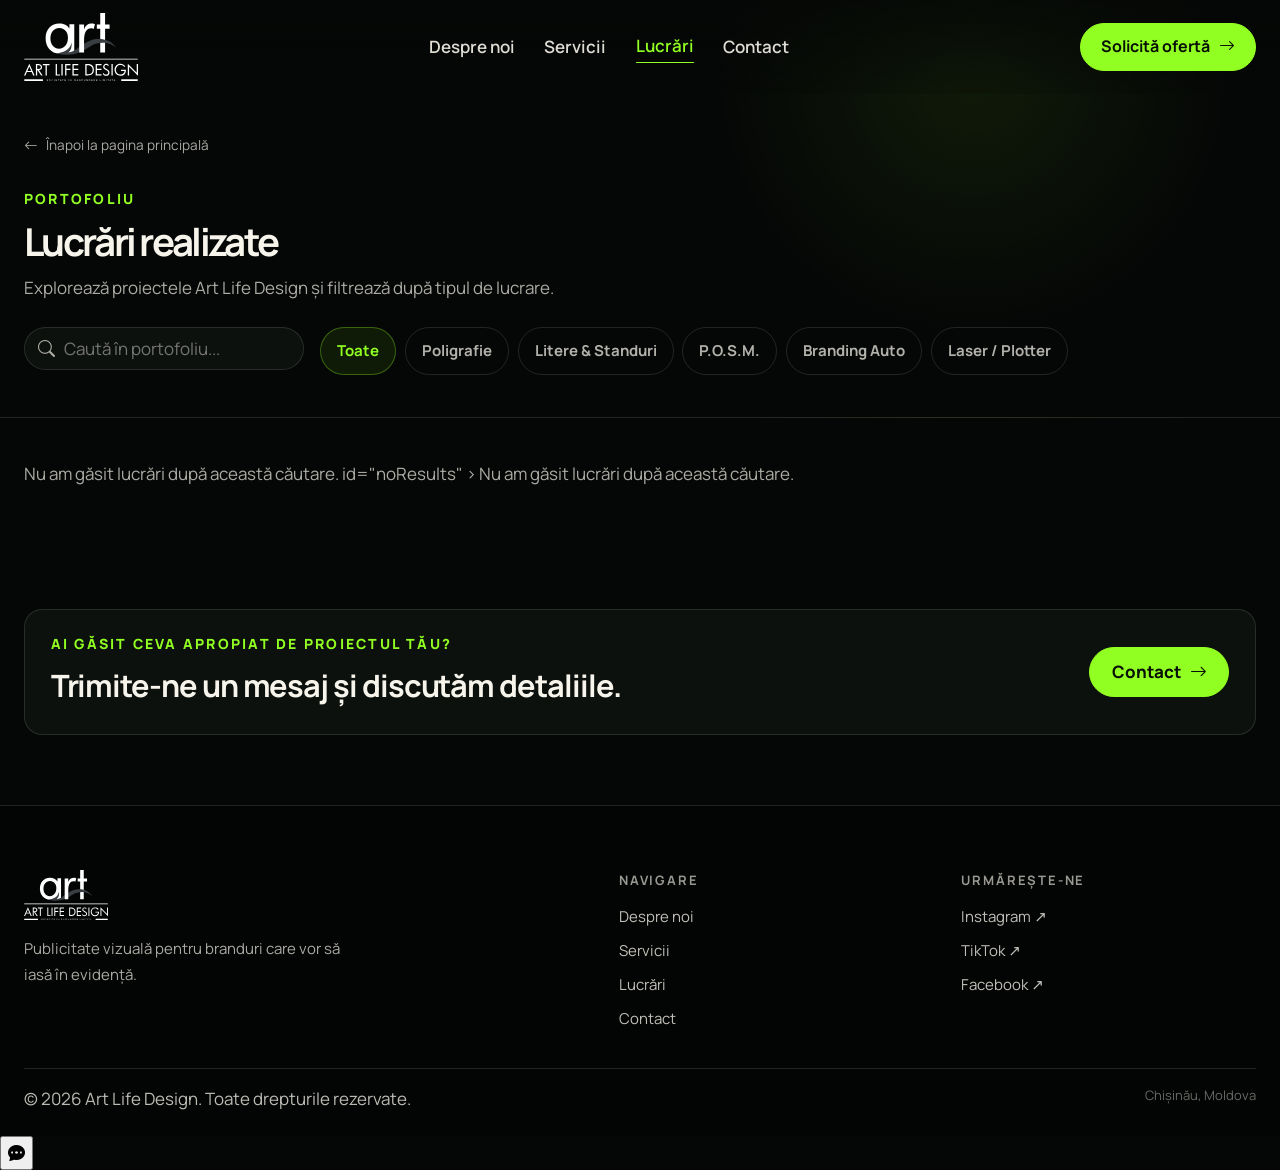
==== commit 742284fa: "Actualizare fisiere site" ====
--- a/lucrari.html
+++ b/lucrari.html
@@ -541,6 +541,14 @@
             Branding Auto
           </button>
 
+          <button
+            class="filter-btn"
+            type="button"
+            data-filter="laser"
+          >
+            Laser / Plotter
+          </button>
+
 
         </div>
 
@@ -575,7 +583,24 @@
 
         Nu am găsit lucrări după această căutare.
 
+id="noResults"
+      >
+
+        Nu am găsit lucrări după această căutare.
+
       </p>
+
+      <div class="portfolio-load-more">
+        <button
+          class="btn-main"
+          id="loadMoreWorks"
+          type="button"
+          hidden
+        >
+          Mai multe
+          <i class="bi bi-arrow-down"></i>
+        </button>
+      </div>
 
 
     </div>
@@ -690,6 +715,9 @@
           <video
             id="galleryModalVideo"
             controls
+            autoplay
+            loop
+            muted
             playsinline
             preload="metadata"
             hidden
@@ -735,10 +763,6 @@
           <i class="bi bi-arrow-up-right"></i>
         </a>
 
-        <p class="gallery-project-hint">
-          Săgețile laterale schimbă proiectul.
-        </p>
-
       </div>
 
     </div>
@@ -910,7 +934,8 @@
        JAVASCRIPT SITE
        ========================================================= -->
 
-  <script src="js/script.js?v=db1"></script>
+  <script src="js/script.js?v=works16"></script>
+  <script src="js/works-page-content.js?v=works16"></script>
 
 
 </body>
--- a/css/style.css
+++ b/css/style.css
@@ -8712,4 +8712,237 @@
     height: auto;
     max-height: 55vh;
   }
+}
+
+
+/* =========================================================
+   MODAL GALERIE V2
+   Media principală mare + miniaturi jos
+   ========================================================= */
+
+/* Ascunde cu adevărat elementele schimbate din JS.
+   Previne suprapunerea imaginii cu videoul. */
+#galleryModalImage[hidden],
+#galleryModalVideo[hidden] {
+  display: none !important;
+}
+
+/* Modalul nu mai afișează scrollbar alb. */
+.gallery-modal {
+  overflow: hidden !important;
+  scrollbar-width: none;
+}
+
+.gallery-modal::-webkit-scrollbar {
+  width: 0;
+  height: 0;
+  display: none;
+}
+
+/* Caseta rămâne stabilă pe desktop. */
+.gallery-box {
+  height: min(82vh, 760px);
+  max-height: min(82vh, 760px);
+  overflow: hidden;
+}
+
+/* Coloana media:
+   principală mare sus, miniaturi jos. */
+.gallery-media-column {
+  min-height: 0;
+  overflow: hidden;
+}
+
+.gallery-image-stage {
+  position: relative;
+  flex: 1 1 auto;
+  min-height: 0;
+  overflow: hidden;
+  display: grid;
+  place-items: center;
+  background: #020302;
+}
+
+/* Imaginea/video-ul activ ocupă DOAR zona principală. */
+.gallery-image-stage > #galleryModalImage,
+.gallery-image-stage > #galleryModalVideo {
+  grid-area: 1 / 1;
+  width: 100%;
+  height: 100%;
+  max-width: 100%;
+  max-height: 100%;
+  object-fit: contain;
+  object-position: center;
+  background: #020302;
+}
+
+/* Video fără suprapuneri sau dimensiuni independente. */
+.gallery-image-stage > #galleryModalVideo {
+  position: static;
+}
+
+/* Miniaturile sunt mereu jos când sunt > 1. */
+.gallery-thumbs {
+  flex: 0 0 auto;
+  width: 100%;
+  min-height: 76px;
+  max-height: 76px;
+  display: flex;
+  align-items: center;
+  gap: 9px;
+  overflow-x: auto;
+  overflow-y: hidden;
+  padding: 2px 1px;
+  scrollbar-width: none;
+}
+
+.gallery-thumbs::-webkit-scrollbar {
+  display: none;
+}
+
+.gallery-thumbs[hidden] {
+  display: none !important;
+}
+
+.gallery-thumb {
+  flex: 0 0 108px;
+  width: 108px;
+  height: 72px;
+}
+
+.gallery-thumb img,
+.gallery-thumb video {
+  width: 100%;
+  height: 100%;
+  display: block;
+  object-fit: cover;
+  background: #000;
+}
+
+/* Panoul de text poate fi derulat cu rotița,
+   dar scrollbar-ul nu mai este vizibil. */
+.gallery-details {
+  min-height: 0;
+  overflow-y: auto;
+  overflow-x: hidden;
+  scrollbar-width: none;
+  overscroll-behavior: contain;
+}
+
+.gallery-details::-webkit-scrollbar {
+  width: 0;
+  height: 0;
+  display: none;
+}
+
+/* Textul explicativ nu mai există în HTML;
+   îl ascundem și ca protecție pentru versiuni cache-uite. */
+.gallery-project-hint {
+  display: none !important;
+}
+
+/* CTA-ul rămâne jos când textul este scurt. */
+.gallery-order-simple {
+  margin-top: auto;
+}
+
+/* Pe telefon permitem modalului să se adapteze,
+   dar fără scrollbar vizibil. */
+@media (max-width: 768px) {
+  .gallery-modal {
+    overflow-y: auto !important;
+    scrollbar-width: none;
+  }
+
+  .gallery-modal::-webkit-scrollbar {
+    display: none;
+  }
+
+  .gallery-box {
+    height: auto;
+    max-height: none;
+    overflow: visible;
+  }
+
+  .gallery-image-stage {
+    min-height: 320px;
+    max-height: 55vh;
+  }
+
+  .gallery-image-stage > #galleryModalImage,
+  .gallery-image-stage > #galleryModalVideo {
+    height: 100%;
+    max-height: 55vh;
+    object-fit: contain;
+  }
+
+  .gallery-details {
+    overflow: visible;
+  }
+}
+
+
+/* Video principal: player complet cu autoplay + controale native */
+#galleryModalVideo {
+  background:#000;
+}
+
+/* Cursor normal pe controalele native ale playerului */
+#galleryModalVideo {
+  pointer-events:auto;
+}
+
+
+/* =========================================================
+   SERVICII — RAPORT IDENTIC CU EDITORUL ADMIN
+   ========================================================= */
+
+/* Imaginea principală: 16:9 */
+.service-detail-gallery figure:first-child img{
+  width:100%;
+  height:auto;
+  aspect-ratio:16/9;
+  object-fit:cover;
+}
+
+/* Imaginile secundare: 4:3 */
+.service-detail-gallery figure:not(:first-child) img{
+  width:100%;
+  height:auto;
+  aspect-ratio:4/3;
+  object-fit:cover;
+}
+
+/* Nu rescriem transform-ul de crop la hover. */
+.service-detail-gallery figure:hover img{
+  filter:brightness(1.03);
+}
+
+/* Pe mobil păstrăm aceleași proporții ca în admin. */
+@media (max-width:768px){
+  .service-detail-gallery figure:first-child img{
+    height:auto;
+    aspect-ratio:16/9;
+  }
+
+  .service-detail-gallery figure:not(:first-child) img{
+    height:auto;
+    aspect-ratio:4/3;
+  }
+}
+
+
+/* Portofoliu — încărcare progresivă */
+.portfolio-load-more{
+  display:flex;
+  justify-content:center;
+  padding-top:34px;
+}
+
+#loadMoreWorks[hidden]{
+  display:none !important;
+}
+
+#loadMoreWorks{
+  cursor:pointer;
 }
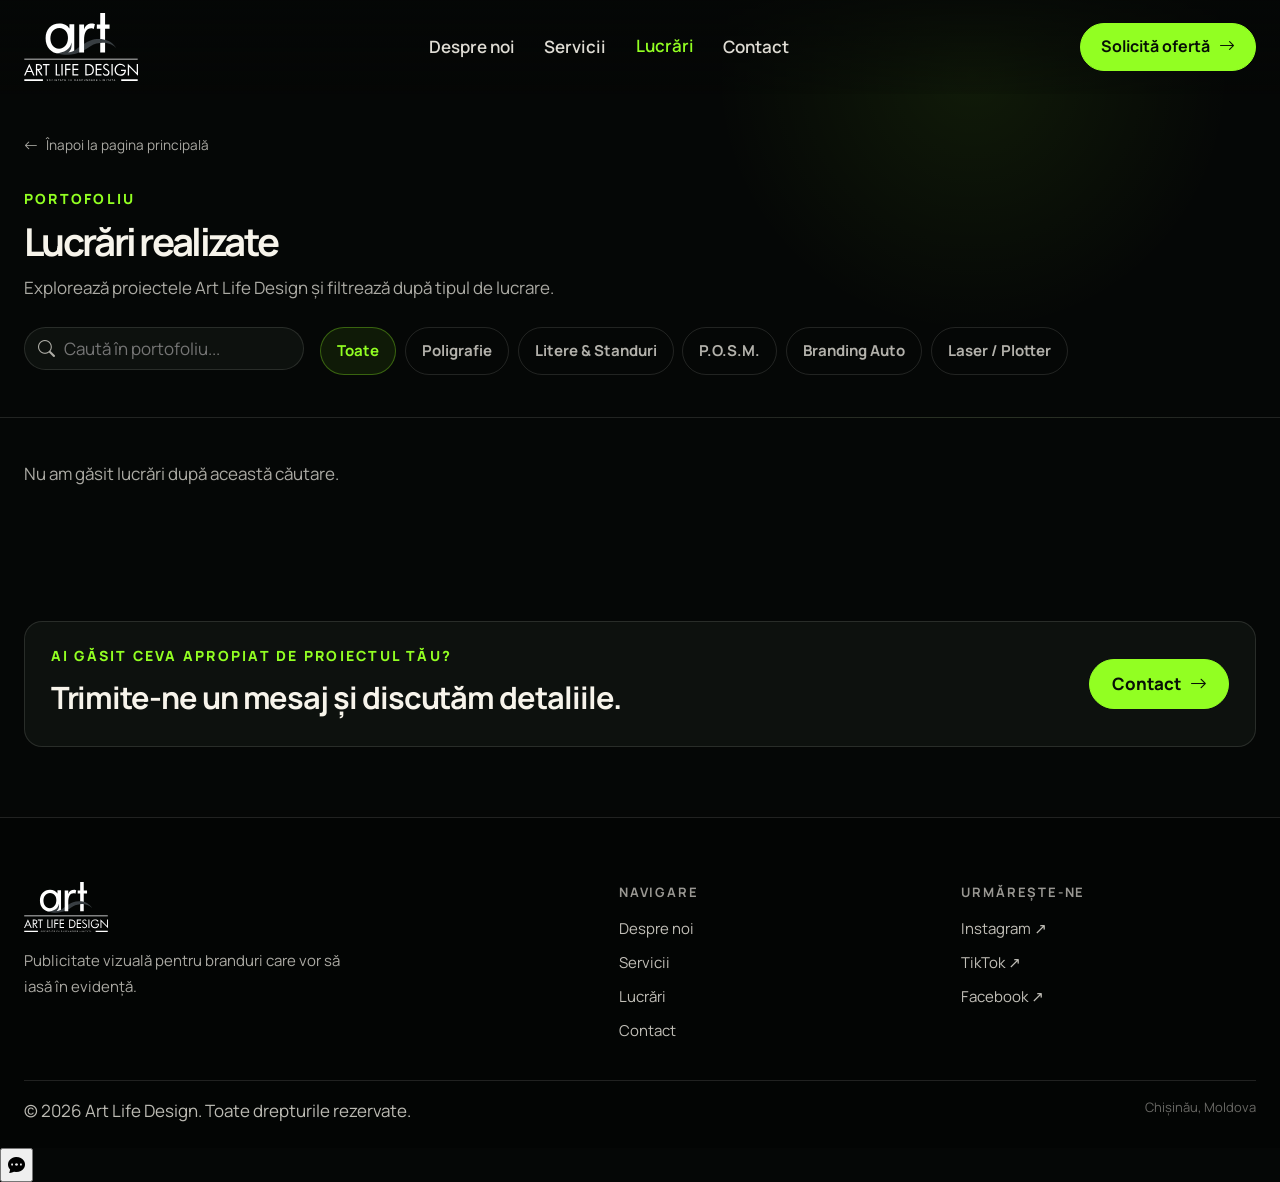
==== commit 1c18934a: "Actualizare fisiere site" ====
--- a/lucrari.html
+++ b/lucrari.html
@@ -17,7 +17,6 @@
     name="description"
     content="Portofoliu ArtLife Design SRL - poligrafie, litere în volum, standuri, P.O.S.M. și branding auto."
   >
-
 
   <!-- FONTURI -->
   <link rel="preconnect" href="https://fonts.googleapis.com">
@@ -33,21 +32,16 @@
     rel="stylesheet"
   >
 
-
   <!-- ICONIȚE -->
   <link
     href="https://cdn.jsdelivr.net/npm/bootstrap-icons@1.10.4/font/bootstrap-icons.css"
     rel="stylesheet"
   >
 
-
   <!-- CSS PRINCIPAL -->
   <link rel="stylesheet" href="css/style.css">
 
-
-  <!-- =========================================================
-       FIXURI MOBILE / SCROLL
-       ========================================================= -->
+  <!-- FIXURI MOBILE / SCROLL -->
 
   <style>
 
@@ -69,7 +63,6 @@
       -webkit-overflow-scrolling: touch;
     }
 
-
     /* =========================================================
        FILTRE PORTOFOLIU
        ========================================================= */
@@ -88,7 +81,6 @@
       width: 100%;
       min-width: 0;
     }
-
 
     /* =========================================================
        MODAL GALERIE
@@ -109,7 +101,6 @@
       min-width: 0;
     }
 
-
     /* =========================================================
        TELEFON / TABLETĂ
        ========================================================= */
@@ -123,7 +114,6 @@
         -webkit-overflow-scrolling: touch;
       }
 
-
       /* ---------------------------------------------------------
          FILTRELE POT FI DERULATE ORIZONTAL
          --------------------------------------------------------- */
@@ -158,7 +148,6 @@
 
         scroll-snap-align: start;
       }
-
 
       /* ---------------------------------------------------------
          MODAL / CARTONAȘ DESCHIS
@@ -197,7 +186,6 @@
         padding-left: 12px !important;
       }
 
-
       .gallery-box {
         display: block !important;
 
@@ -213,7 +201,6 @@
         overflow: visible !important;
       }
 
-
       .gallery-image-wrap {
         width: 100% !important;
 
@@ -224,7 +211,6 @@
         overflow: hidden;
       }
 
-
       .gallery-image-wrap img {
         display: block;
 
@@ -237,7 +223,6 @@
 
         object-fit: contain;
       }
-
 
       .gallery-details {
         display: block;
@@ -252,7 +237,6 @@
 
         padding-bottom: 32px;
       }
-
 
       /*
         Butonul de închidere rămâne accesibil
@@ -272,7 +256,6 @@
         z-index: 10005;
       }
 
-
       /*
         Săgețile laterale nu trebuie să blocheze
         scroll-ul pe telefon.
@@ -285,7 +268,6 @@
 
     }
 
-
     /* =========================================================
        ECRANE FOARTE MICI
        ========================================================= */
@@ -308,13 +290,11 @@
         font-size: 16px;
       }
 
-
       .gallery-modal {
         padding-left: 8px !important;
         padding-right: 8px !important;
       }
 
-
       .gallery-image-wrap img {
         max-height: 50vh;
       }
@@ -322,22 +302,14 @@
     }
 
   </style>
-<!-- =========================================================
-       BOTPRESS WEBCHAT — O SINGURĂ INTEGRARE
-       Logica este în js/script.js
-       ========================================================= -->
+<!-- Botpress -->
   <script src="https://cdn.botpress.cloud/webchat/v5.0/inject.js"></script>
 
 </head>
 
-
-
 <body>
 
-
-  <!-- =========================================================
-       NAVIGAȚIE
-       ========================================================= -->
+  <!-- Navigație -->
 
   <nav
     class="site-navbar nav-scrolled"
@@ -345,7 +317,6 @@
   >
 
     <div class="container nav-wrap">
-
 
       <a
         href="index.html#home"
@@ -360,7 +331,6 @@
         >
 
       </a>
-
 
       <button
         class="nav-menu icon-btn"
@@ -374,7 +344,6 @@
 
       </button>
 
-
       <div
         class="nav-links-wrap"
         id="navLinksWrap"
@@ -410,7 +379,6 @@
 
       </div>
 
-
       <a
         href="index.html#contact"
         class="nav-cta btn-arrow"
@@ -426,16 +394,11 @@
 
   </nav>
 
-
-
-  <!-- =========================================================
-       HEADER PORTOFOLIU
-       ========================================================= -->
+  <!-- Header portofoliu -->
 
   <header class="portfolio-header">
 
     <div class="container">
-
 
       <a
         href="index.html#works"
@@ -448,30 +411,22 @@
 
       </a>
 
-
       <span class="section-label">
         Portofoliu
       </span>
 
-
       <h1>
         Lucrări realizate
       </h1>
-
 
       <p>
         Explorează proiectele Art Life Design și filtrează
         după tipul de lucrare.
       </p>
 
-
-
-      <!-- =====================================================
-           CĂUTARE + FILTRE
-           ===================================================== -->
+      <!-- CĂUTARE + FILTRE -->
 
       <div class="portfolio-tools">
-
 
         <div class="portfolio-search">
 
@@ -487,8 +442,6 @@
 
         </div>
 
-
-
         <div
           class="portfolio-filters"
           role="group"
@@ -496,7 +449,6 @@
           tabindex="0"
         >
 
-
           <button
             class="filter-btn active"
             type="button"
@@ -505,7 +457,6 @@
             Toate
           </button>
 
-
           <button
             class="filter-btn"
             type="button"
@@ -514,7 +465,6 @@
             Poligrafie
           </button>
 
-
           <button
             class="filter-btn"
             type="button"
@@ -523,7 +473,6 @@
             Litere & Standuri
           </button>
 
-
           <button
             class="filter-btn"
             type="button"
@@ -532,7 +481,6 @@
             P.O.S.M.
           </button>
 
-
           <button
             class="filter-btn"
             type="button"
@@ -549,45 +497,27 @@
             Laser / Plotter
           </button>
 
-
         </div>
 
       </div>
 
-
     </div>
 
   </header>
 
-
-
-  <!-- =========================================================
-       GRID PORTOFOLIU
-       ========================================================= -->
+  <!-- Proiecte -->
 
   <main class="portfolio-section">
 
     <div class="container">
-
 
       <div
         class="portfolio-grid"
         id="portfolioGrid"
       ></div>
 
-
-      <p
-        class="no-results"
-        id="noResults"
-      >
-
+      <p class="no-results" id="noResults">
         Nu am găsit lucrări după această căutare.
-
-id="noResults"
-      >
-
-        Nu am găsit lucrări după această căutare.
-
       </p>
 
       <div class="portfolio-load-more">
@@ -602,44 +532,33 @@
         </button>
       </div>
 
-
     </div>
 
   </main>
 
-
-
-  <!-- =========================================================
-       CTA PORTOFOLIU
-       ========================================================= -->
+  <!-- CTA portofoliu -->
 
   <section class="portfolio-contact">
 
     <div class="container">
 
-
       <div class="portfolio-contact-inner reveal">
 
-
         <div>
 
-
           <span class="section-label">
 
             Ai găsit ceva apropiat de proiectul tău?
 
           </span>
 
-
           <h2>
 
             Trimite-ne un mesaj și discutăm detaliile.
 
           </h2>
 
-
         </div>
-
 
         <a
           href="index.html#contact"
@@ -652,19 +571,13 @@
 
         </a>
 
-
       </div>
 
-
     </div>
 
   </section>
 
-
-
-  <!-- =========================================================
-       GALERIE PROIECT
-       ========================================================= -->
+  <!-- Galerie proiect -->
 
   <div
     class="gallery-modal"
@@ -769,19 +682,13 @@
 
   </div>
 
-
-  <!-- =========================================================
-       FOOTER
-       ========================================================= -->
+  <!-- Footer -->
 
   <footer class="site-footer">
 
-
     <div class="container footer-inner">
 
-
       <div class="footer-brand">
-
 
         <a
           href="index.html#home"
@@ -796,7 +703,6 @@
 
         </a>
 
-
         <p>
 
           Publicitate vizuală pentru branduri care vor
@@ -804,59 +710,43 @@
 
         </p>
 
-
       </div>
 
-
-
       <div class="footer-nav-block">
-
 
         <h4>
           Navigare
         </h4>
 
-
         <div class="footer-links">
-
 
           <a href="index.html#about">
             Despre noi
           </a>
 
-
           <a href="index.html#services">
             Servicii
           </a>
 
-
           <a href="lucrari.html">
             Lucrări
           </a>
 
-
           <a href="index.html#contact">
             Contact
           </a>
 
-
         </div>
 
-
       </div>
 
-
-
       <div class="footer-social-block">
-
 
         <h4>
           Urmărește-ne
         </h4>
 
-
         <div class="footer-links">
-
 
           <a
             href="https://www.instagram.com/design.artlife/"
@@ -866,7 +756,6 @@
             Instagram ↗
           </a>
 
-
           <a
             href="https://www.tiktok.com/@art.life.design"
             target="_blank"
@@ -875,7 +764,6 @@
             TikTok ↗
           </a>
 
-
           <a
             href="https://www.facebook.com/p/Art-Life-Design-100063504763244/"
             target="_blank"
@@ -884,60 +772,42 @@
             Facebook ↗
           </a>
 
-
         </div>
 
-
       </div>
 
-
     </div>
 
-
-
     <div class="container footer-bottom">
 
-
       <p>
 
         © 2026 Art Life Design. Toate drepturile rezervate.
 
       </p>
 
-
       <span>
 
         Chișinău, Moldova
 
       </span>
 
-
     </div>
 
-
   </footer>
 
-
-
-  <!-- =========================================================
-       TOAST
-       ========================================================= -->
+  <!-- Mesaje -->
 
   <div
     class="site-toast"
     id="siteToast"
   ></div>
 
-
-
-  <!-- =========================================================
-       JAVASCRIPT SITE
-       ========================================================= -->
+  <!-- JavaScript -->
 
   <script src="js/script.js?v=works16"></script>
   <script src="js/works-page-content.js?v=works16"></script>
 
-
 </body>
 
 </html>
--- a/css/style.css
+++ b/css/style.css
@@ -1,2341 +1,841 @@
-:root{
-  --green:#92ff22;
-  --green-2:#76db18;
-  --bg:#050706;
-  --bg-soft:#090c0a;
-  --panel:#0d110e;
-  --panel-2:#111612;
-  --white:#f7f4eb;
-  --muted:rgba(247,244,235,.69);
-  --border:rgba(247,244,235,.12);
-  --border-green:rgba(146,255,34,.32);
-  --radius:20px;
-  --speed:.25s ease;
-  --chat-safe-area:96px;
-}
-
-*{box-sizing:border-box}
-html{scroll-behavior:smooth;background:var(--bg)}
-body{
-  margin:0;
-  background:var(--bg);
-  color:var(--white);
-  font-family:"Manrope",system-ui,-apple-system,BlinkMacSystemFont,"Segoe UI",Arial,sans-serif;
-  overflow-x:hidden;
-  font-size:16px;
-}
-body::selection{background:var(--green);color:#071006}
-body::-webkit-scrollbar{width:8px}
-body::-webkit-scrollbar-track{background:var(--bg)}
-body::-webkit-scrollbar-thumb{background:rgba(146,255,34,.35);border-radius:999px}
-img,video{display:block;max-width:100%}
-a{color:inherit;text-decoration:none}
-button,input,textarea,select{font:inherit}
-button{cursor:pointer}
-h1,h2,h3,h4,p{margin-top:0}
-.container{width:min(1180px,calc(100% - 36px));margin:0 auto}
-.section{padding:84px 0;border-top:1px solid var(--border)}
-
-.section-label{
-  display:block;
-  margin-bottom:.85rem;
-  color:var(--green);
-  font-size:.76rem;
-  font-weight:800;
-  letter-spacing:.18em;
-  text-transform:uppercase;
-}
-.section-head{margin-bottom:2.2rem}
-.section-head.split{
-  display:grid;
-  grid-template-columns:minmax(0,1fr) minmax(260px,430px);
-  gap:2rem;
-  align-items:end;
-}
-.section-head.split h2,.works-head h2,.contact-intro h2{
-  margin:0;
-  font-size:clamp(2rem,4vw,4rem);
-  line-height:1.06;
-  letter-spacing:-.05em;
-  font-weight:800;
-}
-.section-head.split p{
-  margin:0 0 .25rem;
-  color:var(--muted);
-  line-height:1.7;
-}
-.section-head.center{text-align:center;max-width:720px;margin:0 auto 2rem}
-.section-head.center h2{
-  margin:0;
-  font-size:clamp(2rem,4vw,3.7rem);
-  line-height:1.06;
-  letter-spacing:-.05em;
-}
-
-.btn-main,.btn-ghost,.nav-cta,.gallery-order-btn,.work-order-btn{
-  min-height:50px;
-  padding:0 1.35rem;
-  border-radius:999px;
-  display:inline-flex;
-  align-items:center;
-  justify-content:center;
-  gap:.55rem;
-  font-weight:800;
-  transition:var(--speed);
-}
-.btn-main,.nav-cta{
-  background:var(--green);
-  color:#071006;
-  border:1px solid var(--green);
-}
-.btn-main:hover,.nav-cta:hover{background:var(--green-2);border-color:var(--green-2);transform:translateY(-2px)}
-.btn-ghost,.gallery-order-btn,.work-order-btn{
-  color:var(--white);
-  background:rgba(247,244,235,.045);
-  border:1px solid rgba(247,244,235,.2);
-}
-.btn-ghost:hover,.gallery-order-btn:hover,.work-order-btn:hover{border-color:var(--border-green);color:var(--green)}
-.btn-arrow i{transition:transform var(--speed)}
-.btn-arrow:hover i{transform:translateX(4px)}
-.icon-btn{display:grid;place-items:center;line-height:1}
-
-/* navigation */
-.site-navbar{
-  position:fixed;
-  inset:0 0 auto;
-  z-index:1000;
-  height:82px;
-  transition:var(--speed);
-  background:linear-gradient(180deg,rgba(5,7,6,.72),rgba(5,7,6,.15));
-}
-.site-navbar.nav-scrolled{
-  height:74px;
-  background:rgba(5,7,6,.94);
-  border-bottom:1px solid var(--border);
-  backdrop-filter:blur(18px);
-  -webkit-backdrop-filter:blur(18px);
-}
-.scroll-progress{position:absolute;left:0;bottom:-1px;height:2px;width:var(--scroll-progress,0%);background:var(--green)}
-.nav-wrap{height:100%;display:flex;align-items:center;justify-content:space-between;gap:1rem}
-.logo-link{display:inline-flex;align-items:center}
-.logo-svg{width:auto;height:48px;transition:var(--speed)}
-.site-navbar.nav-scrolled .logo-svg{height:60px}
-.nav-links-wrap{display:flex;align-items:center;gap:1.45rem}
-.nav-link{position:relative;padding:.3rem 0;color:rgba(247,244,235,.82);font-size:.92rem;font-weight:700}
-.nav-link::after{content:"";position:absolute;left:0;right:100%;bottom:2px;height:1px;background:var(--green);transition:var(--speed)}
-.nav-link:hover,.nav-link.active{color:var(--white)}
-.nav-link:hover::after,.nav-link.active::after{right:0}
-.nav-menu{display:none;width:44px;height:44px;border:1px solid var(--border);border-radius:13px;background:rgba(5,7,6,.78);color:var(--white);font-size:1.35rem}
-.nav-cta{min-height:44px;padding-inline:1.1rem;font-size:.9rem}
-
-/* hero */
-.hero{
-  min-height:92svh;
-  position:relative;
-  overflow:hidden;
-  display:flex;
-  align-items:center;
-  background:#000;
-  border-bottom:1px solid var(--border);
-}
-.hero-video,.hero-shade{position:absolute;inset:0;width:100%;height:100%}
-.hero-video{object-fit:cover;opacity:.5;filter:contrast(1.08) saturate(.86)}
-.hero-shade{
-  background:
-    linear-gradient(90deg,rgba(5,7,6,.94) 0%,rgba(5,7,6,.66) 48%,rgba(5,7,6,.18) 82%),
+/* Stilurile site-ului. Păstrez ordinea regulilor ca să nu schimb aspectul. */
+/* Variabile generale: culori, spațiere și dimensiuni */
+:root{--green:#92ff22;--green-2:#76db18;--bg:#050706;--bg-soft:#090c0a;--panel:#0d110e;--panel-2:#111612;--white:#f7f4eb;--muted:rgba(247,244,235,.69);--border:rgba(247,244,235,.12);--border-green:rgba(146,255,34,.32);--radius:20px;--speed:.25s ease;--chat-safe-area:96px;}
+*{box-sizing:border-box;}
+html{scroll-behavior:smooth;background:var(--bg);}
+body{margin:0;background:var(--bg);color:var(--white);font-family:"Manrope",system-ui,-apple-system,BlinkMacSystemFont,"Segoe UI",Arial,sans-serif;overflow-x:hidden;font-size:16px;}
+body::selection{background:var(--green);color:#071006;}
+body::-webkit-scrollbar{width:8px;}
+body::-webkit-scrollbar-track{background:var(--bg);}
+body::-webkit-scrollbar-thumb{background:rgba(146,255,34,.35);border-radius:999px;}
+img,video{display:block;max-width:100%;}
+a{color:inherit;text-decoration:none;}
+button,input,textarea,select{font:inherit;}
+button{cursor:pointer;}
+h1,h2,h3,h4,p{margin-top:0;}
+/* Container și secțiuni generale */
+.container{width:min(1180px,calc(100% - 36px));margin:0 auto;}
+.section{padding:84px 0;border-top:1px solid var(--border);}
+.section-label{display:block;margin-bottom:.85rem;color:var(--green);font-size:.76rem;font-weight:800;letter-spacing:.18em;text-transform:uppercase;}
+.section-head{margin-bottom:2.2rem;}
+.section-head.split{display:grid;grid-template-columns:minmax(0,1fr) minmax(260px,430px);gap:2rem;align-items:end;}
+.section-head.split h2,.works-head h2,.contact-intro h2{margin:0;font-size:clamp(2rem,4vw,4rem);line-height:1.06;letter-spacing:-.05em;font-weight:800;}
+.section-head.split p{margin:0 0 .25rem;color:var(--muted);line-height:1.7;}
+.section-head.center{text-align:center;max-width:720px;margin:0 auto 2rem;}
+.section-head.center h2{margin:0;font-size:clamp(2rem,4vw,3.7rem);line-height:1.06;letter-spacing:-.05em;}
+/* Butoane */
+.btn-main,.btn-ghost,.nav-cta,.gallery-order-btn,.work-order-btn{min-height:50px;padding:0 1.35rem;border-radius:999px;display:inline-flex;align-items:center;justify-content:center;gap:.55rem;font-weight:800;transition:var(--speed);}
+.btn-main,.nav-cta{background:var(--green);color:#071006;border:1px solid var(--green);}
+.btn-main:hover,.nav-cta:hover{background:var(--green-2);border-color:var(--green-2);transform:translateY(-2px);}
+.btn-ghost,.gallery-order-btn,.work-order-btn{color:var(--white);background:rgba(247,244,235,.045);border:1px solid rgba(247,244,235,.2);}
+.btn-ghost:hover,.gallery-order-btn:hover,.work-order-btn:hover{border-color:var(--border-green);color:var(--green);}
+.btn-arrow i{transition:transform var(--speed);}
+.btn-arrow:hover i{transform:translateX(4px);}
+.icon-btn{display:grid;place-items:center;line-height:1;}
+/* Navigație */
+.site-navbar{position:fixed;inset:0 0 auto;z-index:1000;height:82px;transition:var(--speed);background:linear-gradient(180deg,rgba(5,7,6,.72),rgba(5,7,6,.15));}
+.site-navbar.nav-scrolled{height:74px;background:rgba(5,7,6,.94);border-bottom:1px solid var(--border);backdrop-filter:blur(18px);-webkit-backdrop-filter:blur(18px);}
+.scroll-progress{position:absolute;left:0;bottom:-1px;height:2px;width:var(--scroll-progress,0%);background:var(--green);}
+.nav-wrap{height:100%;display:flex;align-items:center;justify-content:space-between;gap:1rem;}
+.logo-link{display:inline-flex;align-items:center;}
+.logo-svg{width:auto;height:48px;transition:var(--speed);}
+.site-navbar.nav-scrolled .logo-svg{height:60px;}
+.nav-links-wrap{display:flex;align-items:center;gap:1.45rem;}
+.nav-link{position:relative;padding:.3rem 0;color:rgba(247,244,235,.82);font-size:.92rem;font-weight:700;}
+.nav-link::after{content:"";position:absolute;left:0;right:100%;bottom:2px;height:1px;background:var(--green);transition:var(--speed);}
+.nav-link:hover,.nav-link.active{color:var(--white);}
+.nav-link:hover::after,.nav-link.active::after{right:0;}
+.nav-menu{display:none;width:44px;height:44px;border:1px solid var(--border);border-radius:13px;background:rgba(5,7,6,.78);color:var(--white);font-size:1.35rem;}
+.nav-cta{min-height:44px;padding-inline:1.1rem;font-size:.9rem;}
+/* Hero */
+.hero{min-height:92svh;position:relative;overflow:hidden;display:flex;align-items:center;background:#000;border-bottom:1px solid var(--border);}
+.hero-video,.hero-shade{position:absolute;inset:0;width:100%;height:100%;}
+.hero-video{object-fit:cover;opacity:.5;filter:contrast(1.08) saturate(.86);}
+.hero-shade{background:linear-gradient(90deg,rgba(5,7,6,.94) 0%,rgba(5,7,6,.66) 48%,rgba(5,7,6,.18) 82%),
     linear-gradient(180deg,rgba(0,0,0,.08),rgba(5,7,6,.78)),
-    radial-gradient(circle at 76% 26%,rgba(146,255,34,.13),transparent 31%);
-}
-.hero-content{position:relative;z-index:2;padding-top:92px;padding-bottom:74px}
-.hero-kicker{
-  display:inline-block;
-  margin-bottom:1rem;
-  color:var(--green);
-  font-size:.78rem;
-  font-weight:800;
-  letter-spacing:.2em;
-  text-transform:uppercase;
-}
-.hero h1{
-  margin:0;
-  font-size:clamp(4rem,8.5vw,8.5rem);
-  line-height:.92;
-  letter-spacing:-.08em;
-  font-weight:800;
-}
-.hero h1 span{color:var(--green)}
-.hero p{
-  max-width:610px;
-  margin:1.45rem 0 1.9rem;
-  color:rgba(247,244,235,.8);
-  font-size:clamp(1.05rem,1.45vw,1.32rem);
-  line-height:1.62;
-}
-.hero-actions{display:flex;gap:.9rem;flex-wrap:wrap}
-.hero-bottom{
-  position:absolute;
-  z-index:2;
-  bottom:20px;
-  left:50%;
-  transform:translateX(-50%);
-  display:flex;
-  justify-content:space-between;
-  align-items:center;
-  gap:1rem;
-  color:rgba(247,244,235,.54);
-  font-size:.78rem;
-  letter-spacing:.08em;
-  text-transform:uppercase;
-}
-.hero-socials{display:flex;gap:1rem}
-.hero-socials a{display:inline-flex;align-items:center;gap:.4rem;transition:var(--speed)}
-.hero-socials a:hover{color:var(--green)}
-
-/* moving service strip */
-.service-strip{overflow:hidden;padding:.9rem 0;background:#060806;border-bottom:1px solid var(--border)}
-.strip-track{width:max-content;display:flex;gap:1.5rem;animation:moveStrip 42s linear infinite}
-.strip-track span{white-space:nowrap;color:rgba(247,244,235,.76);font-size:.82rem;font-weight:800;letter-spacing:.17em;text-transform:uppercase}
-.strip-track span::after{content:"•";color:var(--green);margin-left:1.5rem}
-@keyframes moveStrip{to{transform:translateX(-50%)}}
-
-/* about */
-.about-section{
-  background:
-    radial-gradient(circle at 8% 18%,rgba(146,255,34,.055),transparent 28%),
-    var(--bg);
-}
-.about-layout{display:grid;grid-template-columns:.88fr 1.12fr;gap:3rem;align-items:center}
-.about-copy h2{
-  margin:0 0 1.35rem;
-  font-size:clamp(2.15rem,4.4vw,4.45rem);
-  line-height:1.02;
-  letter-spacing:-.055em;
-}
-.about-copy p{color:var(--muted);line-height:1.74;margin-bottom:1rem}
-.about-copy .lead{color:rgba(247,244,235,.92);font-size:1.08rem}
-.text-link{display:inline-flex;align-items:center;gap:.55rem;margin-top:.6rem;color:var(--green);font-weight:800}
-.about-visuals{display:grid;grid-template-columns:1.35fr .65fr;gap:1rem;align-items:end}
-.about-main-photo,.about-detail-photo{position:relative;margin:0;overflow:hidden;border-radius:var(--radius);border:1px solid var(--border);background:var(--panel)}
-.about-main-photo{height:430px}
-.about-detail-photo{height:290px}
-.about-main-photo img,.about-detail-photo img{width:100%;height:100%;object-fit:cover;transition:transform .45s ease}
-.about-main-photo:hover img,.about-detail-photo:hover img{transform:scale(1.025)}
-.about-main-photo figcaption{position:absolute;left:14px;bottom:14px;padding:.7rem .9rem;border-radius:999px;background:rgba(5,7,6,.75);border:1px solid var(--border);backdrop-filter:blur(12px);font-size:.8rem}
-
-/* services */
-.services-section{background:var(--bg-soft)}
-.services-tabs,.portfolio-filters{display:flex;flex-wrap:wrap;gap:.55rem;margin-bottom:1.15rem}
-.service-filter,.filter-btn{
-  padding:.62rem .9rem;
-  border-radius:999px;
-  border:1px solid var(--border);
-  background:transparent;
-  color:rgba(247,244,235,.72);
-  font-size:.86rem;
-  font-weight:700;
-  transition:var(--speed);
-}
-.service-filter:hover,.service-filter.active,.filter-btn:hover,.filter-btn.active{
-  border-color:var(--border-green);
-  background:rgba(146,255,34,.08);
-  color:var(--green);
-}
-.services-list{border-top:1px solid var(--border)}
-.service-card-row{
-  display:grid;
-  grid-template-columns:54px minmax(0,1fr) auto;
-  gap:1.1rem;
-  align-items:center;
-  padding:1.3rem .2rem;
-  border-bottom:1px solid var(--border);
-  transition:background var(--speed),padding var(--speed);
-}
-.service-card-row:hover{background:rgba(247,244,235,.025);padding-inline:.65rem}
-.service-card-row.hidden{display:none}
-.service-index{color:rgba(247,244,235,.35);font-size:.8rem;font-weight:700}
-.service-copy small{color:var(--green);font-weight:700}
-.service-copy h3{margin:.3rem 0 .35rem;font-size:1.15rem;letter-spacing:-.02em}
-.service-copy p{margin:0;color:var(--muted);line-height:1.55;font-size:.93rem}
-.service-example{
-  min-width:126px;
-  display:inline-flex;
-  align-items:center;
-  justify-content:flex-end;
-  gap:.45rem;
-  color:rgba(247,244,235,.8);
-  font-size:.88rem;
-  font-weight:700;
-}
-.service-example i{color:var(--green);transition:transform var(--speed)}
-.service-example:hover{color:var(--green)}
-.service-example:hover i{transform:translate(2px,-2px)}
-
-/* selected work */
-.works-section{background:var(--bg)}
-.works-head{
-  display:flex;
-  justify-content:space-between;
-  align-items:end;
-  gap:2rem;
-  margin-bottom:1.8rem;
-}
-.works-head h2{max-width:680px}
-.works-grid{display:grid;grid-template-columns:repeat(2,minmax(0,1fr));gap:1rem}
-.work-card{
-  display:grid;
-  grid-template-columns:minmax(0,1.15fr) minmax(220px,.85fr);
-  min-height:250px;
-  overflow:hidden;
-  border:1px solid var(--border);
-  border-radius:var(--radius);
-  background:var(--panel);
-}
-.work-img{
-  position:relative;
-  width:100%;
-  min-height:250px;
-  padding:0;
-  border:0;
-  background:#000;
-  overflow:hidden;
-  color:var(--white);
-}
-.work-img img{width:100%;height:100%;object-fit:cover;transition:transform .4s ease}
-.work-img>span{
-  position:absolute;left:12px;top:12px;
-  padding:.45rem .65rem;border-radius:999px;
-  background:rgba(5,7,6,.75);border:1px solid var(--border);
-  font-size:.7rem;font-weight:700;
-}
-.media-overlay{
-  position:absolute;inset:0;
-  display:flex;align-items:center;justify-content:center;gap:.45rem;
-  background:rgba(5,7,6,.36);opacity:0;transition:var(--speed);
-}
-.media-overlay small{font-weight:700}
-.work-img:hover img{transform:scale(1.035)}
-.work-img:hover .media-overlay{opacity:1}
-.work-info{padding:1.25rem;display:flex;flex-direction:column;align-items:flex-start}
-.work-info>small{color:var(--green);font-size:.75rem;font-weight:700}
-.work-info h3{margin:.35rem 0 .5rem;font-size:1.25rem}
-.work-info p{margin:0;color:var(--muted);font-size:.9rem;line-height:1.55}
-.work-actions{margin-top:auto;padding-top:1rem}
-.work-order-btn{min-height:40px;padding:0 .9rem;font-size:.8rem}
-
-/* consult - intentionally subtle */
-.consult-section{padding:0 0 84px;background:var(--bg)}
-.consult-strip{
-  display:flex;
-  align-items:center;
-  justify-content:space-between;
-  gap:2rem;
-  padding:1.65rem 1.8rem;
-  border:1px solid var(--border);
-  border-radius:var(--radius);
-  background:linear-gradient(90deg,rgba(146,255,34,.045),rgba(247,244,235,.018));
-}
-.consult-strip .section-label{margin-bottom:.5rem}
-.consult-strip h2{margin:0 0 .45rem;font-size:clamp(1.35rem,2.5vw,2rem);letter-spacing:-.035em}
-.consult-strip p{margin:0;color:var(--muted);line-height:1.6}
-.consult-strip .btn-main{flex:0 0 auto}
-
-/* social compact */
-.social-section{padding:0 0 84px;background:var(--bg)}
-.social-bar{
-  display:grid;
-  grid-template-columns:minmax(220px,.8fr) minmax(0,1.2fr);
-  gap:2rem;
-  align-items:center;
-  padding-top:1.7rem;
-  border-top:1px solid var(--border);
-}
-.social-copy .section-label{margin-bottom:.45rem}
-.social-copy p{margin:0;color:var(--muted);line-height:1.55}
-.social-links-large{display:grid;grid-template-columns:repeat(3,1fr);gap:.7rem}
-.social-links-large a{
-  min-height:62px;
-  display:grid;
-  grid-template-columns:auto 1fr auto;
-  align-items:center;
-  gap:.65rem;
-  padding:0 .95rem;
-  border:1px solid var(--border);
-  border-radius:16px;
-  background:rgba(247,244,235,.025);
-  transition:var(--speed);
-}
-.social-links-large a:hover{border-color:var(--border-green);background:rgba(146,255,34,.055);transform:translateY(-2px)}
-.social-links-large a>i:first-child{font-size:1.15rem;color:var(--green)}
-.social-links-large span{font-size:.9rem;font-weight:700}
-.social-links-large a>i:last-child{font-size:.8rem;color:rgba(247,244,235,.5)}
-
-/* reviews */
-.reviews-section{background:var(--bg-soft)}
-.reviews-marquee{overflow:hidden}
-.reviews-track{display:flex;gap:1rem;width:max-content;will-change:transform}
-.review-card{
-  width:min(330px,80vw);
-  min-height:205px;
-  padding:1.25rem;
-  border:1px solid var(--border);
-  border-radius:18px;
-  background:var(--panel);
-}
-.review-mark{color:var(--green);font-size:2rem;line-height:1}
-.review-card p{min-height:76px;color:rgba(247,244,235,.85);line-height:1.6}
-.review-card h3{margin:0 0 .2rem;font-size:.95rem}
-.review-card small{color:var(--muted)}
-
-/* contact */
-.contact-section{background:var(--bg)}
-.contact-intro{max-width:760px;margin-bottom:2rem}
-.contact-intro h2{margin-bottom:.9rem}
-.contact-intro p{margin:0;color:var(--muted);font-size:1.02rem;line-height:1.7}
-.contact-grid{display:grid;grid-template-columns:minmax(0,1.08fr) minmax(340px,.92fr);gap:1rem}
-.contact-form-card,.contact-info{
-  border:1px solid var(--border);
-  border-radius:var(--radius);
-  background:var(--panel);
-}
-.contact-form-card{padding:1.55rem}
-.ajax-form{display:grid;gap:1rem}
-.form-row{display:grid;grid-template-columns:1fr 1fr;gap:1rem}
-.ajax-form label{display:grid;gap:.45rem;font-size:.82rem;font-weight:700;color:rgba(247,244,235,.8)}
-.ajax-form input,.ajax-form select,.ajax-form textarea{
-  width:100%;
-  border:1px solid var(--border);
-  border-radius:12px;
-  background:#080b09;
-  color:var(--white);
-  outline:none;
-  padding:.82rem .9rem;
-  transition:var(--speed);
-}
-.ajax-form input,.ajax-form select{height:46px}
-.ajax-form textarea{min-height:118px;resize:vertical}
-.ajax-form input:focus,.ajax-form select:focus,.ajax-form textarea:focus{border-color:rgba(146,255,34,.55);box-shadow:0 0 0 3px rgba(146,255,34,.06)}
-.select-wrap{position:relative}
-.privacy-note{margin:0;color:rgba(247,244,235,.45);font-size:.72rem;line-height:1.55}
-.form-submit{justify-self:start}
-.form-message{font-size:.82rem}
-.form-message.success{color:var(--green)}
-.form-message.error,.field-error{color:#ff8d8d}
-.field-invalid{border-color:#ff8d8d!important}
-.field-error{font-size:.72rem}
-
-.contact-info{padding:1.55rem}
-.contact-info-head span{color:var(--green);font-size:.75rem;font-weight:800;text-transform:uppercase;letter-spacing:.15em}
-.contact-info-head h3{margin:.35rem 0 1.2rem;font-size:1.35rem}
-.contact-line{display:flex;align-items:center;gap:.7rem;padding:.65rem 0;border-bottom:1px solid rgba(247,244,235,.08);min-width:0}
-.contact-icon-link{
-  flex:0 0 34px;width:34px;height:34px;
-  display:grid;place-items:center;
-  border:1px solid var(--border);
-  border-radius:10px;color:var(--green);
-}
-.copy-text{padding:0;border:0;background:transparent;color:rgba(247,244,235,.82);text-align:left;overflow-wrap:anywhere}
-.static-icon{cursor:default}
-.contact-social-links{display:flex;gap:.55rem;margin:1rem 0}
-.contact-social-links a{width:38px;height:38px;display:grid;place-items:center;border:1px solid var(--border);border-radius:11px;transition:var(--speed)}
-.contact-social-links a:hover{color:var(--green);border-color:var(--border-green)}
-.map-box{position:relative;display:block;height:180px;overflow:hidden;border-radius:14px;border:1px solid var(--border)}
-.map-box iframe{width:100%;height:100%;border:0;filter:grayscale(1) invert(.85) contrast(.9);pointer-events:none}
-.map-box span{position:absolute;left:10px;bottom:10px;padding:.55rem .7rem;border-radius:999px;background:rgba(5,7,6,.8);border:1px solid var(--border);font-size:.75rem}
-
-/* footer - no duplicate up arrow */
-.site-footer{padding:54px 0 calc(24px + env(safe-area-inset-bottom));border-top:1px solid var(--border);background:#030504}
-.footer-inner{display:grid;grid-template-columns:1.3fr .7fr .7fr;gap:2.5rem}
-.footer-logo{height:44px;filter:none}
-.footer-brand p{max-width:340px;margin:1rem 0 0;color:var(--muted);line-height:1.6;font-size:.9rem}
-.site-footer h4{margin:0 0 .85rem;color:rgba(247,244,235,.5);font-size:.74rem;text-transform:uppercase;letter-spacing:.14em}
-.footer-links{display:grid;gap:.6rem}
-.footer-links a{font-size:.9rem;color:rgba(247,244,235,.78)}
-.footer-links a:hover{color:var(--green)}
-.footer-bottom{
-  margin-top:2.3rem;
-  padding-top:1rem;
-  border-top:1px solid var(--border);
-  display:flex;justify-content:space-between;gap:1rem;
-  color:rgba(247,244,235,.42);font-size:.76rem;
-}
-.footer-bottom p{margin:0}
-
-/* gallery */
-.gallery-modal{
-  position:fixed;inset:0;z-index:2000;
-  display:none;place-items:center;
-  padding:24px;
-  background:rgba(0,0,0,.88);
-  backdrop-filter:blur(12px);
-}
-.gallery-modal.active{display:grid}
-.gallery-box{
-  width:min(1000px,calc(100vw - 80px));
-  max-height:86vh;
-  display:grid;
-  grid-template-columns:minmax(0,1.35fr) minmax(260px,.65fr);
-  overflow:hidden;
-  border:1px solid var(--border);
-  border-radius:20px;
-  background:var(--panel);
-}
-.gallery-image-wrap{min-height:520px;background:#000}
-.gallery-image-wrap img{width:100%;height:100%;object-fit:contain}
-.gallery-details{padding:1.5rem;display:flex;flex-direction:column;align-items:flex-start}
-.gallery-details>span{color:var(--green);font-size:.78rem;font-weight:800}
-.gallery-details h3{margin:.45rem 0;font-size:1.8rem}
-.gallery-details p{color:var(--muted)}
-.gallery-details small{color:var(--muted);line-height:1.6}
-.gallery-tags{display:flex;flex-wrap:wrap;gap:.4rem;margin:.2rem 0 1rem}
-.gallery-tags span{padding:.35rem .55rem;border-radius:999px;border:1px solid var(--border);font-size:.72rem}
-.gallery-order-btn{margin-top:auto}
-.gallery-close,.gallery-nav{
-  position:fixed;z-index:2001;
-  border:1px solid var(--border);background:rgba(5,7,6,.82);color:var(--white);
-}
-.gallery-close{top:18px;right:18px;width:44px;height:44px;border-radius:50%;font-size:1.5rem}
-.gallery-nav{top:50%;width:44px;height:44px;border-radius:50%;transform:translateY(-50%)}
-.gallery-prev{left:18px}.gallery-next{right:18px}
-
-/* portfolio page */
-.portfolio-header{
-  padding:130px 0 42px;
-  border-bottom:1px solid var(--border);
-  background:
-    radial-gradient(circle at 76% 18%,rgba(146,255,34,.08),transparent 25%),
-    var(--bg);
-}
-.back-link{display:inline-flex;align-items:center;gap:.5rem;margin-bottom:2rem;color:var(--muted);font-size:.85rem}
-.back-link:hover{color:var(--green)}
-.portfolio-header h1{
-  margin:.15rem 0 .8rem;
-  font-size:clamp(3rem,6vw,6rem);
-  line-height:.95;
-  letter-spacing:-.07em;
-}
-.portfolio-header>div>p{max-width:650px;color:var(--muted);line-height:1.65}
-.portfolio-tools{display:grid;grid-template-columns:280px 1fr;gap:1rem;align-items:start;margin-top:1.6rem}
-.portfolio-search{position:relative}
-.portfolio-search i{position:absolute;left:.9rem;top:50%;transform:translateY(-50%);color:var(--muted)}
-.portfolio-search input{
-  width:100%;height:43px;padding:0 .9rem 0 2.45rem;
-  border:1px solid var(--border);border-radius:999px;
-  background:var(--panel);color:var(--white);outline:none;
-}
-.portfolio-search input:focus{border-color:var(--border-green)}
-.portfolio-filters{margin:0}
-.portfolio-section{padding:42px 0 70px;background:var(--bg)}
-.portfolio-grid{columns:3;column-gap:1rem}
-.portfolio-card{
-  display:inline-block;
-  width:100%;
-  margin:0 0 1rem;
-  break-inside:avoid;
-  overflow:hidden;
-  border:1px solid var(--border);
-  border-radius:18px;
-  background:var(--panel);
-}
-.portfolio-media{position:relative;width:100%;padding:0;border:0;background:#000;color:var(--white);overflow:hidden}
-.portfolio-media img{width:100%;height:auto;max-height:370px;object-fit:cover;transition:transform .4s ease}
-.portfolio-media>span{
-  position:absolute;left:10px;top:10px;
-  padding:.4rem .55rem;border-radius:999px;
-  background:rgba(5,7,6,.78);border:1px solid var(--border);
-  font-size:.68rem;font-weight:700;
-}
-.portfolio-media:hover img{transform:scale(1.025)}
-.portfolio-content{padding:1rem}
-.portfolio-content>small{color:var(--green);font-size:.72rem;font-weight:700}
-.portfolio-content h3{margin:.3rem 0 .4rem;font-size:1.08rem}
-.portfolio-content p{margin:0;color:var(--muted);font-size:.86rem;line-height:1.5}
-.portfolio-content .work-actions{padding-top:.8rem}
-.no-results{display:none;color:var(--muted)}
-.portfolio-contact{padding:0 0 70px}
-.portfolio-contact-inner{
-  display:flex;align-items:center;justify-content:space-between;gap:2rem;
-  padding:1.45rem 1.6rem;border:1px solid var(--border);border-radius:18px;background:var(--panel);
-}
-.portfolio-contact-inner .section-label{margin-bottom:.35rem}
-.portfolio-contact-inner h2{margin:0;font-size:clamp(1.35rem,2.4vw,2rem);letter-spacing:-.035em}
-
-/* toast */
-.site-toast{
-  position:fixed;
-  left:20px;
-  bottom:20px;
-  z-index:3000;
-  max-width:min(360px,calc(100vw - 40px));
-  padding:.8rem 1rem;
-  border:1px solid var(--border);
-  border-radius:12px;
-  background:#101511;
-  color:var(--white);
-  font-size:.82rem;
-  opacity:0;
-  transform:translateY(10px);
-  pointer-events:none;
-  transition:var(--speed);
-}
-.site-toast.show{opacity:1;transform:none}
-.site-toast.success{border-color:rgba(146,255,34,.3)}
-.site-toast.error{border-color:rgba(255,120,120,.35)}
-.reveal{opacity:0;transform:translateY(18px);transition:opacity .65s ease,transform .65s ease}
-.reveal.visible{opacity:1;transform:none}
-
-/* tablet */
+    radial-gradient(circle at 76% 26%,rgba(146,255,34,.13),transparent 31%);}
+.hero-content{position:relative;z-index:2;padding-top:92px;padding-bottom:74px;}
+.hero-kicker{display:inline-block;margin-bottom:1rem;color:var(--green);font-size:.78rem;font-weight:800;letter-spacing:.2em;text-transform:uppercase;}
+.hero h1{margin:0;font-size:clamp(4rem,8.5vw,8.5rem);line-height:.92;letter-spacing:-.08em;font-weight:800;}
+.hero h1 span{color:var(--green);}
+.hero p{max-width:610px;margin:1.45rem 0 1.9rem;color:rgba(247,244,235,.8);font-size:clamp(1.05rem,1.45vw,1.32rem);line-height:1.62;}
+.hero-actions{display:flex;gap:.9rem;flex-wrap:wrap;}
+.hero-bottom{position:absolute;z-index:2;bottom:20px;left:50%;transform:translateX(-50%);display:flex;justify-content:space-between;align-items:center;gap:1rem;color:rgba(247,244,235,.54);font-size:.78rem;letter-spacing:.08em;text-transform:uppercase;}
+.hero-socials{display:flex;gap:1rem;}
+.hero-socials a{display:inline-flex;align-items:center;gap:.4rem;transition:var(--speed);}
+.hero-socials a:hover{color:var(--green);}
+/* Bandă servicii */
+.service-strip{overflow:hidden;padding:.9rem 0;background:#060806;border-bottom:1px solid var(--border);}
+.strip-track{width:max-content;display:flex;gap:1.5rem;animation:moveStrip 42s linear infinite;}
+.strip-track span{white-space:nowrap;color:rgba(247,244,235,.76);font-size:.82rem;font-weight:800;letter-spacing:.17em;text-transform:uppercase;}
+.strip-track span::after{content:"•";color:var(--green);margin-left:1.5rem;}
+@keyframes moveStrip{
+  to{transform:translateX(-50%);}
+}
+/* Despre noi */
+.about-section{background:radial-gradient(circle at 8% 18%,rgba(146,255,34,.055),transparent 28%),
+    var(--bg);}
+.about-layout{display:grid;grid-template-columns:.88fr 1.12fr;gap:3rem;align-items:center;}
+.about-copy h2{margin:0 0 1.35rem;font-size:clamp(2.15rem,4.4vw,4.45rem);line-height:1.02;letter-spacing:-.055em;}
+.about-copy p{color:var(--muted);line-height:1.74;margin-bottom:1rem;}
+.about-copy .lead{color:rgba(247,244,235,.92);font-size:1.08rem;}
+.text-link{display:inline-flex;align-items:center;gap:.55rem;margin-top:.6rem;color:var(--green);font-weight:800;}
+.about-visuals{display:grid;grid-template-columns:1.35fr .65fr;gap:1rem;align-items:end;}
+.about-main-photo,.about-detail-photo{position:relative;margin:0;overflow:hidden;border-radius:var(--radius);border:1px solid var(--border);background:var(--panel);}
+.about-main-photo{height:430px;}
+.about-detail-photo{height:290px;}
+.about-main-photo img,.about-detail-photo img{width:100%;height:100%;object-fit:cover;transition:transform .45s ease;}
+.about-main-photo:hover img,.about-detail-photo:hover img{transform:scale(1.025);}
+.about-main-photo figcaption{position:absolute;left:14px;bottom:14px;padding:.7rem .9rem;border-radius:999px;background:rgba(5,7,6,.75);border:1px solid var(--border);backdrop-filter:blur(12px);font-size:.8rem;}
+/* Servicii */
+.services-section{background:var(--bg-soft);}
+.services-tabs,.portfolio-filters{display:flex;flex-wrap:wrap;gap:.55rem;margin-bottom:1.15rem;}
+.service-filter,.filter-btn{padding:.62rem .9rem;border-radius:999px;border:1px solid var(--border);background:transparent;color:rgba(247,244,235,.72);font-size:.86rem;font-weight:700;transition:var(--speed);}
+.service-filter:hover,.service-filter.active,.filter-btn:hover,.filter-btn.active{border-color:var(--border-green);background:rgba(146,255,34,.08);color:var(--green);}
+.services-list{border-top:1px solid var(--border);}
+.service-card-row{display:grid;grid-template-columns:54px minmax(0,1fr) auto;gap:1.1rem;align-items:center;padding:1.3rem .2rem;border-bottom:1px solid var(--border);transition:background var(--speed),padding var(--speed);}
+.service-card-row:hover{background:rgba(247,244,235,.025);padding-inline:.65rem;}
+.service-card-row.hidden{display:none;}
+.service-index{color:rgba(247,244,235,.35);font-size:.8rem;font-weight:700;}
+.service-copy small{color:var(--green);font-weight:700;}
+.service-copy h3{margin:.3rem 0 .35rem;font-size:1.15rem;letter-spacing:-.02em;}
+.service-copy p{margin:0;color:var(--muted);line-height:1.55;font-size:.93rem;}
+.service-example{min-width:126px;display:inline-flex;align-items:center;justify-content:flex-end;gap:.45rem;color:rgba(247,244,235,.8);font-size:.88rem;font-weight:700;}
+.service-example i{color:var(--green);transition:transform var(--speed);}
+.service-example:hover{color:var(--green);}
+.service-example:hover i{transform:translate(2px,-2px);}
+/* Lucrări pe homepage */
+.works-section{background:var(--bg);}
+.works-head{display:flex;justify-content:space-between;align-items:end;gap:2rem;margin-bottom:1.8rem;}
+.works-head h2{max-width:680px;}
+.works-grid{display:grid;grid-template-columns:repeat(2,minmax(0,1fr));gap:1rem;}
+/* Carduri lucrări */
+.work-card{display:grid;grid-template-columns:minmax(0,1.15fr) minmax(220px,.85fr);min-height:250px;overflow:hidden;border:1px solid var(--border);border-radius:var(--radius);background:var(--panel);}
+.work-img{position:relative;width:100%;min-height:250px;padding:0;border:0;background:#000;overflow:hidden;color:var(--white);}
+.work-img img{width:100%;height:100%;object-fit:cover;transition:transform .4s ease;}
+.work-img>span{position:absolute;left:12px;top:12px;padding:.45rem .65rem;border-radius:999px;background:rgba(5,7,6,.75);border:1px solid var(--border);font-size:.7rem;font-weight:700;}
+.media-overlay{position:absolute;inset:0;display:flex;align-items:center;justify-content:center;gap:.45rem;background:rgba(5,7,6,.36);opacity:0;transition:var(--speed);}
+.media-overlay small{font-weight:700;}
+.work-img:hover img{transform:scale(1.035);}
+.work-img:hover .media-overlay{opacity:1;}
+.work-info{padding:1.25rem;display:flex;flex-direction:column;align-items:flex-start;}
+.work-info>small{color:var(--green);font-size:.75rem;font-weight:700;}
+.work-info h3{margin:.35rem 0 .5rem;font-size:1.25rem;}
+.work-info p{margin:0;color:var(--muted);font-size:.9rem;line-height:1.55;}
+.work-actions{margin-top:auto;padding-top:1rem;}
+.work-order-btn{min-height:40px;padding:0 .9rem;font-size:.8rem;}
+.consult-section{padding:0 0 84px;background:var(--bg);}
+.consult-strip{display:flex;align-items:center;justify-content:space-between;gap:2rem;padding:1.65rem 1.8rem;border:1px solid var(--border);border-radius:var(--radius);background:linear-gradient(90deg,rgba(146,255,34,.045),rgba(247,244,235,.018));}
+.consult-strip .section-label{margin-bottom:.5rem;}
+.consult-strip h2{margin:0 0 .45rem;font-size:clamp(1.35rem,2.5vw,2rem);letter-spacing:-.035em;}
+.consult-strip p{margin:0;color:var(--muted);line-height:1.6;}
+.consult-strip .btn-main{flex:0 0 auto;}
+/* Social media */
+.social-section{padding:0 0 84px;background:var(--bg);}
+.social-bar{display:grid;grid-template-columns:minmax(220px,.8fr) minmax(0,1.2fr);gap:2rem;align-items:center;padding-top:1.7rem;border-top:1px solid var(--border);}
+.social-copy .section-label{margin-bottom:.45rem;}
+.social-copy p{margin:0;color:var(--muted);line-height:1.55;}
+.social-links-large{display:grid;grid-template-columns:repeat(3,1fr);gap:.7rem;}
+.social-links-large a{min-height:62px;display:grid;grid-template-columns:auto 1fr auto;align-items:center;gap:.65rem;padding:0 .95rem;border:1px solid var(--border);border-radius:16px;background:rgba(247,244,235,.025);transition:var(--speed);}
+.social-links-large a:hover{border-color:var(--border-green);background:rgba(146,255,34,.055);transform:translateY(-2px);}
+.social-links-large a>i:first-child{font-size:1.15rem;color:var(--green);}
+.social-links-large span{font-size:.9rem;font-weight:700;}
+.social-links-large a>i:last-child{font-size:.8rem;color:rgba(247,244,235,.5);}
+.reviews-section{background:var(--bg-soft);}
+.reviews-marquee{overflow:hidden;}
+.reviews-track{display:flex;gap:1rem;width:max-content;will-change:transform;}
+.review-card{width:min(330px,80vw);min-height:205px;padding:1.25rem;border:1px solid var(--border);border-radius:18px;background:var(--panel);}
+.review-mark{color:var(--green);font-size:2rem;line-height:1;}
+.review-card p{min-height:76px;color:rgba(247,244,235,.85);line-height:1.6;}
+.review-card h3{margin:0 0 .2rem;font-size:.95rem;}
+.review-card small{color:var(--muted);}
+/* Contact */
+.contact-section{background:var(--bg);}
+.contact-intro{max-width:760px;margin-bottom:2rem;}
+.contact-intro h2{margin-bottom:.9rem;}
+.contact-intro p{margin:0;color:var(--muted);font-size:1.02rem;line-height:1.7;}
+.contact-grid{display:grid;grid-template-columns:minmax(0,1.08fr) minmax(340px,.92fr);gap:1rem;}
+.contact-form-card,.contact-info{border:1px solid var(--border);border-radius:var(--radius);background:var(--panel);}
+.contact-form-card{padding:1.55rem;}
+.ajax-form{display:grid;gap:1rem;}
+.form-row{display:grid;grid-template-columns:1fr 1fr;gap:1rem;}
+.ajax-form label{display:grid;gap:.45rem;font-size:.82rem;font-weight:700;color:rgba(247,244,235,.8);}
+.ajax-form input,.ajax-form select,.ajax-form textarea{width:100%;border:1px solid var(--border);border-radius:12px;background:#080b09;color:var(--white);outline:none;padding:.82rem .9rem;transition:var(--speed);}
+.ajax-form input,.ajax-form select{height:46px;}
+.ajax-form textarea{min-height:118px;resize:vertical;}
+.ajax-form input:focus,.ajax-form select:focus,.ajax-form textarea:focus{border-color:rgba(146,255,34,.55);box-shadow:0 0 0 3px rgba(146,255,34,.06);}
+.select-wrap{position:relative;}
+.privacy-note{margin:0;color:rgba(247,244,235,.45);font-size:.72rem;line-height:1.55;}
+.form-submit{justify-self:start;}
+.form-message{font-size:.82rem;}
+.form-message.success{color:var(--green);}
+.form-message.error,.field-error{color:#ff8d8d;}
+.field-invalid{border-color:#ff8d8d!important;}
+.field-error{font-size:.72rem;}
+.contact-info{padding:1.55rem;}
+.contact-info-head span{color:var(--green);font-size:.75rem;font-weight:800;text-transform:uppercase;letter-spacing:.15em;}
+.contact-info-head h3{margin:.35rem 0 1.2rem;font-size:1.35rem;}
+.contact-line{display:flex;align-items:center;gap:.7rem;padding:.65rem 0;border-bottom:1px solid rgba(247,244,235,.08);min-width:0;}
+.contact-icon-link{flex:0 0 34px;width:34px;height:34px;display:grid;place-items:center;border:1px solid var(--border);border-radius:10px;color:var(--green);}
+.copy-text{padding:0;border:0;background:transparent;color:rgba(247,244,235,.82);text-align:left;overflow-wrap:anywhere;}
+.static-icon{cursor:default;}
+.contact-social-links{display:flex;gap:.55rem;margin:1rem 0;}
+.contact-social-links a{width:38px;height:38px;display:grid;place-items:center;border:1px solid var(--border);border-radius:11px;transition:var(--speed);}
+.contact-social-links a:hover{color:var(--green);border-color:var(--border-green);}
+.map-box{position:relative;display:block;height:180px;overflow:hidden;border-radius:14px;border:1px solid var(--border);}
+.map-box iframe{width:100%;height:100%;border:0;filter:grayscale(1) invert(.85) contrast(.9);pointer-events:none;}
+.map-box span{position:absolute;left:10px;bottom:10px;padding:.55rem .7rem;border-radius:999px;background:rgba(5,7,6,.8);border:1px solid var(--border);font-size:.75rem;}
+/* Footer */
+.site-footer{padding:54px 0 calc(24px + env(safe-area-inset-bottom));border-top:1px solid var(--border);background:#030504;}
+.footer-inner{display:grid;grid-template-columns:1.3fr .7fr .7fr;gap:2.5rem;}
+.footer-logo{height:44px;filter:none;}
+.footer-brand p{max-width:340px;margin:1rem 0 0;color:var(--muted);line-height:1.6;font-size:.9rem;}
+.site-footer h4{margin:0 0 .85rem;color:rgba(247,244,235,.5);font-size:.74rem;text-transform:uppercase;letter-spacing:.14em;}
+.footer-links{display:grid;gap:.6rem;}
+.footer-links a{font-size:.9rem;color:rgba(247,244,235,.78);}
+.footer-links a:hover{color:var(--green);}
+.footer-bottom{margin-top:2.3rem;padding-top:1rem;border-top:1px solid var(--border);display:flex;justify-content:space-between;gap:1rem;color:rgba(247,244,235,.42);font-size:.76rem;}
+.footer-bottom p{margin:0;}
+/* Galeria proiectului */
+.gallery-modal{position:fixed;inset:0;z-index:2000;display:none;place-items:center;padding:24px;background:rgba(0,0,0,.88);backdrop-filter:blur(12px);}
+.gallery-modal.active{display:grid;}
+.gallery-box{width:min(1000px,calc(100vw - 80px));max-height:86vh;display:grid;grid-template-columns:minmax(0,1.35fr) minmax(260px,.65fr);overflow:hidden;border:1px solid var(--border);border-radius:20px;background:var(--panel);}
+.gallery-image-wrap{min-height:520px;background:#000;}
+.gallery-image-wrap img{width:100%;height:100%;object-fit:contain;}
+.gallery-details{padding:1.5rem;display:flex;flex-direction:column;align-items:flex-start;}
+.gallery-details>span{color:var(--green);font-size:.78rem;font-weight:800;}
+.gallery-details h3{margin:.45rem 0;font-size:1.8rem;}
+.gallery-details p{color:var(--muted);}
+.gallery-details small{color:var(--muted);line-height:1.6;}
+.gallery-tags{display:flex;flex-wrap:wrap;gap:.4rem;margin:.2rem 0 1rem;}
+.gallery-tags span{padding:.35rem .55rem;border-radius:999px;border:1px solid var(--border);font-size:.72rem;}
+.gallery-order-btn{margin-top:auto;}
+.gallery-close,.gallery-nav{position:fixed;z-index:2001;border:1px solid var(--border);background:rgba(5,7,6,.82);color:var(--white);}
+.gallery-close{top:18px;right:18px;width:44px;height:44px;border-radius:50%;font-size:1.5rem;}
+.gallery-nav{top:50%;width:44px;height:44px;border-radius:50%;transform:translateY(-50%);}
+.gallery-prev{left:18px;}
+.gallery-next{right:18px;}
+/* Pagina Lucrări: header și filtre */
+.portfolio-header{padding:130px 0 42px;border-bottom:1px solid var(--border);background:radial-gradient(circle at 76% 18%,rgba(146,255,34,.08),transparent 25%),
+    var(--bg);}
+.back-link{display:inline-flex;align-items:center;gap:.5rem;margin-bottom:2rem;color:var(--muted);font-size:.85rem;}
+.back-link:hover{color:var(--green);}
+.portfolio-header h1{margin:.15rem 0 .8rem;font-size:clamp(3rem,6vw,6rem);line-height:.95;letter-spacing:-.07em;}
+.portfolio-header>div>p{max-width:650px;color:var(--muted);line-height:1.65;}
+.portfolio-tools{display:grid;grid-template-columns:280px 1fr;gap:1rem;align-items:start;margin-top:1.6rem;}
+.portfolio-search{position:relative;}
+.portfolio-search i{position:absolute;left:.9rem;top:50%;transform:translateY(-50%);color:var(--muted);}
+.portfolio-search input{width:100%;height:43px;padding:0 .9rem 0 2.45rem;border:1px solid var(--border);border-radius:999px;background:var(--panel);color:var(--white);outline:none;}
+.portfolio-search input:focus{border-color:var(--border-green);}
+.portfolio-filters{margin:0;}
+.portfolio-section{padding:42px 0 70px;background:var(--bg);}
+/* Pagina Lucrări: grila proiectelor */
+.portfolio-grid{columns:3;column-gap:1rem;}
+.portfolio-card{display:inline-block;width:100%;margin:0 0 1rem;break-inside:avoid;overflow:hidden;border:1px solid var(--border);border-radius:18px;background:var(--panel);}
+.portfolio-media{position:relative;width:100%;padding:0;border:0;background:#000;color:var(--white);overflow:hidden;}
+.portfolio-media img{width:100%;height:auto;max-height:370px;object-fit:cover;transition:transform .4s ease;}
+.portfolio-media>span{position:absolute;left:10px;top:10px;padding:.4rem .55rem;border-radius:999px;background:rgba(5,7,6,.78);border:1px solid var(--border);font-size:.68rem;font-weight:700;}
+.portfolio-media:hover img{transform:scale(1.025);}
+.portfolio-content{padding:1rem;}
+.portfolio-content>small{color:var(--green);font-size:.72rem;font-weight:700;}
+.portfolio-content h3{margin:.3rem 0 .4rem;font-size:1.08rem;}
+.portfolio-content p{margin:0;color:var(--muted);font-size:.86rem;line-height:1.5;}
+.portfolio-content .work-actions{padding-top:.8rem;}
+.no-results{display:none;color:var(--muted);}
+/* Pagina Lucrări: CTA */
+.portfolio-contact{padding:0 0 70px;}
+.portfolio-contact-inner{display:flex;align-items:center;justify-content:space-between;gap:2rem;padding:1.45rem 1.6rem;border:1px solid var(--border);border-radius:18px;background:var(--panel);}
+.portfolio-contact-inner .section-label{margin-bottom:.35rem;}
+.portfolio-contact-inner h2{margin:0;font-size:clamp(1.35rem,2.4vw,2rem);letter-spacing:-.035em;}
+.site-toast{position:fixed;left:20px;bottom:20px;z-index:3000;max-width:min(360px,calc(100vw - 40px));padding:.8rem 1rem;border:1px solid var(--border);border-radius:12px;background:#101511;color:var(--white);font-size:.82rem;opacity:0;transform:translateY(10px);pointer-events:none;transition:var(--speed);}
+.site-toast.show{opacity:1;transform:none;}
+.site-toast.success{border-color:rgba(146,255,34,.3);}
+.site-toast.error{border-color:rgba(255,120,120,.35);}
+.reveal{opacity:0;transform:translateY(18px);transition:opacity .65s ease,transform .65s ease;}
+.reveal.visible{opacity:1;transform:none;}
+/* Responsive */
 @media (max-width:1020px){
-  .nav-links-wrap{gap:1rem}
-  .nav-cta{display:none}
-  .about-layout{grid-template-columns:1fr;gap:2rem}
-  .about-copy{max-width:760px}
-  .about-visuals{grid-template-columns:1.3fr .7fr}
-  .works-grid{grid-template-columns:1fr}
-  .work-card{grid-template-columns:1.1fr .9fr}
-  .social-bar{grid-template-columns:1fr}
-  .contact-grid{grid-template-columns:1fr}
-  .portfolio-tools{grid-template-columns:1fr}
-  .portfolio-grid{columns:2}
-  .gallery-box{grid-template-columns:1fr;overflow:auto}
-  .gallery-image-wrap{min-height:0;height:52vh}
-  .gallery-order-btn{margin-top:1.2rem}
-}
-
-/* mobile navigation + layout */
+  .nav-links-wrap{gap:1rem;}
+  .nav-cta{display:none;}
+  .about-layout{grid-template-columns:1fr;gap:2rem;}
+  .about-copy{max-width:760px;}
+  .about-visuals{grid-template-columns:1.3fr .7fr;}
+  .works-grid{grid-template-columns:1fr;}
+  .work-card{grid-template-columns:1.1fr .9fr;}
+  .social-bar{grid-template-columns:1fr;}
+  .contact-grid{grid-template-columns:1fr;}
+  .portfolio-tools{grid-template-columns:1fr;}
+  .portfolio-grid{columns:2;}
+  .gallery-box{grid-template-columns:1fr;overflow:auto;}
+  .gallery-image-wrap{min-height:0;height:52vh;}
+  .gallery-order-btn{margin-top:1.2rem;}
+}
 @media (max-width:760px){
-  :root{--radius:16px;--chat-safe-area:86px}
-  body{font-size:15px}
-  .container{width:min(100% - 28px,1180px)}
-  .section{padding:62px 0}
-  .site-navbar{height:70px;background:rgba(5,7,6,.7);backdrop-filter:blur(12px)}
-  .site-navbar.nav-scrolled{height:66px}
-  .logo-svg,.site-navbar.nav-scrolled .logo-svg{height:40px}
-  .nav-menu{display:grid;margin-left:auto}
-  .nav-links-wrap{
-    position:absolute;
-    top:calc(100% + 8px);
-    left:14px;
-    right:14px;
-    display:none;
-    align-items:stretch;
-    gap:0;
-    padding:.5rem;
-    border:1px solid var(--border);
-    border-radius:15px;
-    background:rgba(7,10,8,.97);
-    box-shadow:0 18px 44px rgba(0,0,0,.34);
-  }
-  .nav-links-wrap.active{display:grid}
-  .nav-link{padding:.82rem .8rem;border-radius:10px}
-  .nav-link:hover,.nav-link.active{background:rgba(146,255,34,.06)}
-  .nav-link::after{display:none}
-
-  .hero{min-height:88svh}
-  .hero-shade{
-    background:
-      linear-gradient(180deg,rgba(5,7,6,.48),rgba(5,7,6,.9)),
-      linear-gradient(90deg,rgba(5,7,6,.78),rgba(5,7,6,.28));
-  }
-  .hero-content{padding-top:86px;padding-bottom:80px}
-  .hero h1{font-size:clamp(3.4rem,18vw,5.6rem);line-height:.9}
-  .hero p{font-size:1rem;margin:1.15rem 0 1.5rem;max-width:520px}
-  .hero-actions{display:grid;grid-template-columns:1fr;max-width:300px}
-  .hero-actions a{width:100%}
-  .hero-bottom{bottom:14px;font-size:.69rem}
-  .hero-bottom>span{display:none}
-  .hero-socials{width:100%;justify-content:flex-start;gap:.8rem}
-  .hero-socials a span{display:none}
-  .hero-socials a{font-size:.72rem}
-
-  .section-head.split{grid-template-columns:1fr;gap:.8rem}
-  .section-head.split h2,.works-head h2,.contact-intro h2{font-size:clamp(2rem,10vw,3.2rem)}
-  .about-copy h2{font-size:clamp(2.1rem,10vw,3.5rem)}
-  .about-visuals{grid-template-columns:1fr .55fr;gap:.7rem}
-  .about-main-photo{height:330px}
-  .about-detail-photo{height:220px}
-
-  .services-tabs{overflow-x:auto;flex-wrap:nowrap;padding-bottom:.3rem;scrollbar-width:none}
-  .services-tabs::-webkit-scrollbar{display:none}
-  .service-filter{white-space:nowrap}
-  .service-card-row{grid-template-columns:34px 1fr;gap:.7rem;padding:1.15rem 0}
-  .service-example{grid-column:2;justify-self:start;min-width:0}
-  .service-copy h3{font-size:1.05rem}
-  .service-copy p{font-size:.88rem}
-
-  .works-head{display:grid;gap:1rem;align-items:start}
-  .works-head .btn-ghost{justify-self:start}
-  .work-card{grid-template-columns:1fr;min-height:0}
-  .work-img{height:220px;min-height:0}
-  .work-info{padding:1rem}
-  .work-info h3{font-size:1.15rem}
-
-  .consult-section{padding-bottom:62px}
-  .consult-strip{display:grid;gap:1rem;padding:1.25rem}
-  .consult-strip .btn-main{justify-self:start}
-  .social-section{padding-bottom:62px}
-  .social-bar{gap:1rem;padding-top:1.3rem}
-  .social-links-large{grid-template-columns:1fr 1fr 1fr;gap:.5rem}
-  .social-links-large a{min-height:54px;grid-template-columns:auto 1fr;padding:0 .75rem}
-  .social-links-large a>i:last-child{display:none}
-  .social-links-large span{font-size:.8rem}
-
-  .form-row{grid-template-columns:1fr}
-  .contact-form-card,.contact-info{padding:1.2rem}
-  .map-box{height:160px}
-
-  .footer-inner{grid-template-columns:1fr 1fr;gap:2rem 1rem}
-  .footer-brand{grid-column:1/-1}
-  .footer-logo{height:40px}
-  .footer-bottom{display:grid;gap:.35rem}
-
-  .portfolio-header{padding:102px 0 32px}
-  .portfolio-header h1{font-size:clamp(2.8rem,14vw,4.8rem)}
-  .portfolio-filters{overflow-x:auto;flex-wrap:nowrap;padding-bottom:.3rem;scrollbar-width:none}
-  .portfolio-filters::-webkit-scrollbar{display:none}
-  .filter-btn{white-space:nowrap}
-  .portfolio-section{padding:32px 0 56px}
-  .portfolio-grid{columns:1}
-  .portfolio-media img{max-height:none}
-  .portfolio-contact{padding-bottom:56px}
-  .portfolio-contact-inner{display:grid;gap:1rem;padding:1.25rem}
-  .portfolio-contact-inner .btn-main{justify-self:start}
-
-  .gallery-modal{padding:10px}
-  .gallery-box{width:calc(100vw - 20px);max-height:90vh}
-  .gallery-image-wrap{height:48vh}
-  .gallery-details{padding:1rem}
-  .gallery-details h3{font-size:1.35rem}
-  .gallery-nav{display:none}
-  .gallery-close{top:14px;right:14px}
-}
-
+  :root{--radius:16px;--chat-safe-area:86px;}
+  body{font-size:15px;}
+  .container{width:min(100% - 28px,1180px);}
+  .section{padding:62px 0;}
+  .site-navbar{height:70px;background:rgba(5,7,6,.7);backdrop-filter:blur(12px);}
+  .site-navbar.nav-scrolled{height:66px;}
+  .logo-svg,.site-navbar.nav-scrolled .logo-svg{height:40px;}
+  .nav-menu{display:grid;margin-left:auto;}
+  .nav-links-wrap{position:absolute;top:calc(100% + 8px);left:14px;right:14px;display:none;align-items:stretch;gap:0;padding:.5rem;border:1px solid var(--border);border-radius:15px;background:rgba(7,10,8,.97);box-shadow:0 18px 44px rgba(0,0,0,.34);}
+  .nav-links-wrap.active{display:grid;}
+  .nav-link{padding:.82rem .8rem;border-radius:10px;}
+  .nav-link:hover,.nav-link.active{background:rgba(146,255,34,.06);}
+  .nav-link::after{display:none;}
+  .hero{min-height:88svh;}
+  .hero-shade{background:linear-gradient(180deg,rgba(5,7,6,.48),rgba(5,7,6,.9)),
+      linear-gradient(90deg,rgba(5,7,6,.78),rgba(5,7,6,.28));}
+  .hero-content{padding-top:86px;padding-bottom:80px;}
+  .hero h1{font-size:clamp(3.4rem,18vw,5.6rem);line-height:.9;}
+  .hero p{font-size:1rem;margin:1.15rem 0 1.5rem;max-width:520px;}
+  .hero-actions{display:grid;grid-template-columns:1fr;max-width:300px;}
+  .hero-actions a{width:100%;}
+  .hero-bottom{bottom:14px;font-size:.69rem;}
+  .hero-bottom>span{display:none;}
+  .hero-socials{width:100%;justify-content:flex-start;gap:.8rem;}
+  .hero-socials a span{display:none;}
+  .hero-socials a{font-size:.72rem;}
+  .section-head.split{grid-template-columns:1fr;gap:.8rem;}
+  .section-head.split h2,.works-head h2,.contact-intro h2{font-size:clamp(2rem,10vw,3.2rem);}
+  .about-copy h2{font-size:clamp(2.1rem,10vw,3.5rem);}
+  .about-visuals{grid-template-columns:1fr .55fr;gap:.7rem;}
+  .about-main-photo{height:330px;}
+  .about-detail-photo{height:220px;}
+  .services-tabs{overflow-x:auto;flex-wrap:nowrap;padding-bottom:.3rem;scrollbar-width:none;}
+  .services-tabs::-webkit-scrollbar{display:none;}
+  .service-filter{white-space:nowrap;}
+  .service-card-row{grid-template-columns:34px 1fr;gap:.7rem;padding:1.15rem 0;}
+  .service-example{grid-column:2;justify-self:start;min-width:0;}
+  .service-copy h3{font-size:1.05rem;}
+  .service-copy p{font-size:.88rem;}
+  .works-head{display:grid;gap:1rem;align-items:start;}
+  .works-head .btn-ghost{justify-self:start;}
+  .work-card{grid-template-columns:1fr;min-height:0;}
+  .work-img{height:220px;min-height:0;}
+  .work-info{padding:1rem;}
+  .work-info h3{font-size:1.15rem;}
+  .consult-section{padding-bottom:62px;}
+  .consult-strip{display:grid;gap:1rem;padding:1.25rem;}
+  .consult-strip .btn-main{justify-self:start;}
+  .social-section{padding-bottom:62px;}
+  .social-bar{gap:1rem;padding-top:1.3rem;}
+  .social-links-large{grid-template-columns:1fr 1fr 1fr;gap:.5rem;}
+  .social-links-large a{min-height:54px;grid-template-columns:auto 1fr;padding:0 .75rem;}
+  .social-links-large a>i:last-child{display:none;}
+  .social-links-large span{font-size:.8rem;}
+  .form-row{grid-template-columns:1fr;}
+  .contact-form-card,.contact-info{padding:1.2rem;}
+  .map-box{height:160px;}
+  .footer-inner{grid-template-columns:1fr 1fr;gap:2rem 1rem;}
+  .footer-brand{grid-column:1/-1;}
+  .footer-logo{height:40px;}
+  .footer-bottom{display:grid;gap:.35rem;}
+  .portfolio-header{padding:102px 0 32px;}
+  .portfolio-header h1{font-size:clamp(2.8rem,14vw,4.8rem);}
+  .portfolio-filters{overflow-x:auto;flex-wrap:nowrap;padding-bottom:.3rem;scrollbar-width:none;}
+  .portfolio-filters::-webkit-scrollbar{display:none;}
+  .filter-btn{white-space:nowrap;}
+  .portfolio-section{padding:32px 0 56px;}
+  .portfolio-grid{columns:1;}
+  .portfolio-media img{max-height:none;}
+  .portfolio-contact{padding-bottom:56px;}
+  .portfolio-contact-inner{display:grid;gap:1rem;padding:1.25rem;}
+  .portfolio-contact-inner .btn-main{justify-self:start;}
+  .gallery-modal{padding:10px;}
+  .gallery-box{width:calc(100vw - 20px);max-height:90vh;}
+  .gallery-image-wrap{height:48vh;}
+  .gallery-details{padding:1rem;}
+  .gallery-details h3{font-size:1.35rem;}
+  .gallery-nav{display:none;}
+  .gallery-close{top:14px;right:14px;}
+}
 @media (max-width:480px){
-  .container{width:min(100% - 22px,1180px)}
-  .hero-kicker{font-size:.68rem;letter-spacing:.15em}
-  .hero h1{font-size:clamp(3rem,19vw,4.6rem)}
-  .hero-socials a{gap:.3rem}
-  .about-visuals{grid-template-columns:1fr}
-  .about-main-photo{height:300px}
-  .about-detail-photo{height:190px}
-  .social-links-large{grid-template-columns:1fr}
-  .footer-inner{grid-template-columns:1fr}
-  .footer-brand{grid-column:auto}
-  .contact-line{align-items:flex-start}
-  .copy-text{padding-top:.42rem}
-}
-
-/* accessibility */
+  .container{width:min(100% - 22px,1180px);}
+  .hero-kicker{font-size:.68rem;letter-spacing:.15em;}
+  .hero h1{font-size:clamp(3rem,19vw,4.6rem);}
+  .hero-socials a{gap:.3rem;}
+  .about-visuals{grid-template-columns:1fr;}
+  .about-main-photo{height:300px;}
+  .about-detail-photo{height:190px;}
+  .social-links-large{grid-template-columns:1fr;}
+  .footer-inner{grid-template-columns:1fr;}
+  .footer-brand{grid-column:auto;}
+  .contact-line{align-items:flex-start;}
+  .copy-text{padding-top:.42rem;}
+}
 @media (prefers-reduced-motion:reduce){
-  html{scroll-behavior:auto}
-  *,*::before,*::after{animation-duration:.01ms!important;animation-iteration-count:1!important;transition-duration:.01ms!important}
-  .reveal{opacity:1;transform:none}
-}
-
-
-/* ===== FINAL V3 VISUAL / RESPONSIVE REFINEMENTS ===== */
-body{font-size:17px}
-.nav-link{font-size:1rem}
-.logo-svg{height:46px}
-.site-navbar.nav-scrolled .logo-svg{height:42px}
-
-/* about: editorial, less template-like */
-.about-editorial{
-  display:grid;
-  grid-template-columns:minmax(0,1.08fr) minmax(360px,.92fr);
-  gap:4rem;
-  align-items:center;
-}
-.about-editorial-media{
-  position:relative;
-  min-height:520px;
-}
-.about-hero-photo{
-  margin:0;
-  width:82%;
-  height:500px;
-  overflow:hidden;
-  border-radius:18px;
-  border:1px solid var(--border);
-  background:var(--panel);
-}
-.about-hero-photo img{width:100%;height:100%;object-fit:cover}
-.about-hero-photo figcaption{
-  position:absolute;
-  left:16px;bottom:16px;
-  padding:.65rem .85rem;
-  border:1px solid var(--border);
-  border-radius:999px;
-  background:rgba(5,7,6,.8);
-  font-size:.82rem;
-}
-.about-work-photo{
-  position:absolute;
-  right:0;
-  bottom:26px;
-  width:34%;
-  height:280px;
-  margin:0;
-  overflow:hidden;
-  border-radius:18px;
-  border:1px solid var(--border);
-  background:var(--panel);
-  box-shadow:0 20px 50px rgba(0,0,0,.25);
-}
-.about-work-photo img{width:100%;height:100%;object-fit:cover}
-.about-editorial-copy h2{
-  margin:0 0 1.35rem;
-  font-size:clamp(2.7rem,4.8vw,5.2rem);
-  line-height:.98;
-  letter-spacing:-.06em;
-}
-.about-editorial-copy p{
-  margin:0 0 1rem;
-  color:var(--muted);
-  line-height:1.72;
-  font-size:1.05rem;
-}
-.about-editorial-copy .lead{color:rgba(247,244,235,.92);font-size:1.14rem}
-.about-links{display:flex;gap:1.2rem;flex-wrap:wrap;margin-top:1.35rem}
-.about-links a{display:inline-flex;gap:.45rem;align-items:center;color:var(--green);font-weight:800;font-size:.95rem}
-
-/* services: larger text, no floating paragraph */
-.services-heading{max-width:820px;margin-bottom:1.55rem}
-.services-heading h2{
-  margin:0 0 .8rem;
-  font-size:clamp(2.9rem,5.4vw,5.4rem);
-  line-height:.98;
-  letter-spacing:-.06em;
-}
-.services-heading p{
-  margin:0;
-  max-width:700px;
-  color:var(--muted);
-  font-size:1.08rem;
-  line-height:1.7;
-}
-.services-tabs{margin:1.45rem 0 1.15rem}
-.service-filter,.filter-btn{font-size:.94rem;padding:.68rem 1rem}
-.service-card-row{
-  grid-template-columns:56px minmax(0,1fr) auto;
-  gap:1.35rem;
-  padding:1.55rem .35rem;
-}
-.service-copy small{font-size:.87rem}
-.service-copy h3{margin:.32rem 0 .42rem;font-size:1.32rem}
-.service-copy p{font-size:1rem}
-.service-actions{
-  display:flex;
-  flex-direction:column;
-  align-items:flex-end;
-  gap:.6rem;
-  min-width:150px;
-}
-.service-example,.service-quote{
-  display:inline-flex;
-  align-items:center;
-  justify-content:flex-end;
-  gap:.45rem;
-  font-size:.92rem;
-  font-weight:800;
-}
-.service-example{color:var(--white)}
-.service-quote{color:var(--green)}
-.service-example:hover,.service-quote:hover{color:var(--green)}
-.service-actions i{font-size:.85rem}
-
-/* selected portfolio: uniform and compact */
-.works-grid{
-  display:grid;
-  grid-template-columns:repeat(3,minmax(0,1fr));
-  gap:1rem;
-}
-.work-card{
-  display:flex;
-  flex-direction:column;
-  min-height:0;
-  border-radius:16px;
-}
-.work-img{
-  width:100%;
-  height:auto;
-  min-height:0;
-  aspect-ratio:4/3;
-}
-.work-img img{
-  width:100%;
-  height:100%;
-  object-fit:cover;
-}
-.work-info{
-  flex:1;
-  min-height:0;
-  padding:1rem 1rem .95rem;
-}
-.work-info>small{font-size:.72rem}
-.work-info h3{margin:.28rem 0 .35rem;font-size:1.16rem}
-.work-info p{
-  margin:0;
-  font-size:.88rem;
-  line-height:1.5;
-  display:-webkit-box;
-  -webkit-line-clamp:2;
-  line-clamp: 2;
-  -webkit-box-orient:vertical;
-  overflow:hidden;
-}
-.work-actions{padding-top:.75rem}
-.work-order-btn{min-height:38px}
-
-/* clicked image must always fit completely */
-.gallery-box{
-  width:min(1120px,calc(100vw - 90px));
-  max-height:90vh;
-}
-.gallery-image-wrap{
-  min-height:0;
-  height:78vh;
-  display:flex;
-  align-items:center;
-  justify-content:center;
-  padding:12px;
-}
-.gallery-image-wrap img{
-  width:auto;
-  height:auto;
-  max-width:100%;
-  max-height:100%;
-  object-fit:contain;
-  margin:auto;
-}
-
-/* full portfolio also uniform */
-.portfolio-grid{
-  columns:auto;
-  display:grid;
-  grid-template-columns:repeat(3,minmax(0,1fr));
-  gap:1rem;
-}
-.portfolio-card{
-  display:flex;
-  flex-direction:column;
-  width:100%;
-  margin:0;
-  break-inside:auto;
-}
-.portfolio-media{aspect-ratio:4/3}
-.portfolio-media img{width:100%;height:100%;max-height:none;object-fit:cover}
-.portfolio-content{display:flex;flex-direction:column;flex:1}
-.portfolio-content p{
-  display:-webkit-box;
-  -webkit-line-clamp:2;
-  line-clamp: 2;
-  -webkit-box-orient:vertical;
-  overflow:hidden;
-}
-
-/* subtle project CTA, without oversized boxed AI-looking card */
-.project-cta-section{padding:74px 0 0}
-.project-cta{
-  display:grid;
-  grid-template-columns:minmax(0,1fr) auto;
-  gap:2rem;
-  align-items:center;
-  padding:1.8rem 0;
-  border-top:1px solid var(--border);
-  border-bottom:1px solid var(--border);
-}
-.project-cta .section-label{margin-bottom:.45rem}
-.project-cta h2{
-  margin:0 0 .45rem;
-  font-size:clamp(2rem,3.4vw,3.35rem);
-  line-height:1.05;
-  letter-spacing:-.045em;
-}
-.project-cta p{margin:0;color:var(--muted);font-size:1rem;line-height:1.6}
-
-/* social: clearly visible, but not oversized */
-.social-section{padding:74px 0 84px}
-.social-heading{max-width:760px;margin-bottom:1.6rem}
-.social-heading h2{
-  margin:0;
-  font-size:clamp(2.35rem,4.3vw,4.4rem);
-  line-height:1;
-  letter-spacing:-.055em;
-}
-.social-grid{
-  display:grid;
-  grid-template-columns:repeat(3,minmax(0,1fr));
-  gap:1rem;
-}
-.social-network{
-  min-height:118px;
-  display:grid;
-  grid-template-columns:auto 1fr auto;
-  align-items:center;
-  gap:1rem;
-  padding:1.25rem 1.3rem;
-  border:1px solid var(--border);
-  border-radius:16px;
-  background:var(--panel);
-  transition:var(--speed);
-}
-.social-network:hover{
-  border-color:var(--border-green);
-  background:rgba(146,255,34,.055);
-  transform:translateY(-3px);
-}
-.social-network>i:first-child{font-size:1.65rem;color:var(--green)}
-.social-network>i:last-child{font-size:1rem;color:rgba(247,244,235,.55)}
-.social-network div{display:grid;gap:.2rem}
-.social-network strong{font-size:1.08rem}
-.social-network span{color:var(--muted);font-size:.9rem}
-
-/* slightly larger general contact copy */
-.contact-intro p{font-size:1.08rem}
-.ajax-form label{font-size:.88rem}
-.ajax-form input,.ajax-form select,.ajax-form textarea{font-size:.98rem}
-
-/* Tablet */
+  html{scroll-behavior:auto;}
+  *,*::before,*::after{animation-duration:.01ms!important;animation-iteration-count:1!important;transition-duration:.01ms!important;}
+  .reveal{opacity:1;transform:none;}
+}
+body{font-size:17px;}
+.nav-link{font-size:1rem;}
+.logo-svg{height:46px;}
+.site-navbar.nav-scrolled .logo-svg{height:42px;}
+.about-editorial{display:grid;grid-template-columns:minmax(0,1.08fr) minmax(360px,.92fr);gap:4rem;align-items:center;}
+.about-editorial-media{position:relative;min-height:520px;}
+.about-hero-photo{margin:0;width:82%;height:500px;overflow:hidden;border-radius:18px;border:1px solid var(--border);background:var(--panel);}
+.about-hero-photo img{width:100%;height:100%;object-fit:cover;}
+.about-hero-photo figcaption{position:absolute;left:16px;bottom:16px;padding:.65rem .85rem;border:1px solid var(--border);border-radius:999px;background:rgba(5,7,6,.8);font-size:.82rem;}
+.about-work-photo{position:absolute;right:0;bottom:26px;width:34%;height:280px;margin:0;overflow:hidden;border-radius:18px;border:1px solid var(--border);background:var(--panel);box-shadow:0 20px 50px rgba(0,0,0,.25);}
+.about-work-photo img{width:100%;height:100%;object-fit:cover;}
+.about-editorial-copy h2{margin:0 0 1.35rem;font-size:clamp(2.7rem,4.8vw,5.2rem);line-height:.98;letter-spacing:-.06em;}
+.about-editorial-copy p{margin:0 0 1rem;color:var(--muted);line-height:1.72;font-size:1.05rem;}
+.about-editorial-copy .lead{color:rgba(247,244,235,.92);font-size:1.14rem;}
+.about-links{display:flex;gap:1.2rem;flex-wrap:wrap;margin-top:1.35rem;}
+.about-links a{display:inline-flex;gap:.45rem;align-items:center;color:var(--green);font-weight:800;font-size:.95rem;}
+.services-heading{max-width:820px;margin-bottom:1.55rem;}
+.services-heading h2{margin:0 0 .8rem;font-size:clamp(2.9rem,5.4vw,5.4rem);line-height:.98;letter-spacing:-.06em;}
+.services-heading p{margin:0;max-width:700px;color:var(--muted);font-size:1.08rem;line-height:1.7;}
+.services-tabs{margin:1.45rem 0 1.15rem;}
+.service-filter,.filter-btn{font-size:.94rem;padding:.68rem 1rem;}
+.service-card-row{grid-template-columns:56px minmax(0,1fr) auto;gap:1.35rem;padding:1.55rem .35rem;}
+.service-copy small{font-size:.87rem;}
+.service-copy h3{margin:.32rem 0 .42rem;font-size:1.32rem;}
+.service-copy p{font-size:1rem;}
+.service-actions{display:flex;flex-direction:column;align-items:flex-end;gap:.6rem;min-width:150px;}
+.service-example,.service-quote{display:inline-flex;align-items:center;justify-content:flex-end;gap:.45rem;font-size:.92rem;font-weight:800;}
+.service-example{color:var(--white);}
+.service-quote{color:var(--green);}
+.service-example:hover,.service-quote:hover{color:var(--green);}
+.service-actions i{font-size:.85rem;}
+.works-grid{display:grid;grid-template-columns:repeat(3,minmax(0,1fr));gap:1rem;}
+.work-card{display:flex;flex-direction:column;min-height:0;border-radius:16px;}
+.work-img{width:100%;height:auto;min-height:0;aspect-ratio:4/3;}
+.work-img img{width:100%;height:100%;object-fit:cover;}
+.work-info{flex:1;min-height:0;padding:1rem 1rem .95rem;}
+.work-info>small{font-size:.72rem;}
+.work-info h3{margin:.28rem 0 .35rem;font-size:1.16rem;}
+.work-info p{margin:0;font-size:.88rem;line-height:1.5;display:-webkit-box;-webkit-line-clamp:2;line-clamp:2;-webkit-box-orient:vertical;overflow:hidden;}
+.work-actions{padding-top:.75rem;}
+.work-order-btn{min-height:38px;}
+.gallery-box{width:min(1120px,calc(100vw - 90px));max-height:90vh;}
+.gallery-image-wrap{min-height:0;height:78vh;display:flex;align-items:center;justify-content:center;padding:12px;}
+.gallery-image-wrap img{width:auto;height:auto;max-width:100%;max-height:100%;object-fit:contain;margin:auto;}
+.portfolio-grid{columns:auto;display:grid;grid-template-columns:repeat(3,minmax(0,1fr));gap:1rem;}
+.portfolio-card{display:flex;flex-direction:column;width:100%;margin:0;break-inside:auto;}
+.portfolio-media{aspect-ratio:4/3;}
+.portfolio-media img{width:100%;height:100%;max-height:none;object-fit:cover;}
+.portfolio-content{display:flex;flex-direction:column;flex:1;}
+.portfolio-content p{display:-webkit-box;-webkit-line-clamp:2;line-clamp:2;-webkit-box-orient:vertical;overflow:hidden;}
+.project-cta-section{padding:74px 0 0;}
+.project-cta{display:grid;grid-template-columns:minmax(0,1fr) auto;gap:2rem;align-items:center;padding:1.8rem 0;border-top:1px solid var(--border);border-bottom:1px solid var(--border);}
+.project-cta .section-label{margin-bottom:.45rem;}
+.project-cta h2{margin:0 0 .45rem;font-size:clamp(2rem,3.4vw,3.35rem);line-height:1.05;letter-spacing:-.045em;}
+.project-cta p{margin:0;color:var(--muted);font-size:1rem;line-height:1.6;}
+.social-section{padding:74px 0 84px;}
+.social-heading{max-width:760px;margin-bottom:1.6rem;}
+.social-heading h2{margin:0;font-size:clamp(2.35rem,4.3vw,4.4rem);line-height:1;letter-spacing:-.055em;}
+.social-grid{display:grid;grid-template-columns:repeat(3,minmax(0,1fr));gap:1rem;}
+.social-network{min-height:118px;display:grid;grid-template-columns:auto 1fr auto;align-items:center;gap:1rem;padding:1.25rem 1.3rem;border:1px solid var(--border);border-radius:16px;background:var(--panel);transition:var(--speed);}
+.social-network:hover{border-color:var(--border-green);background:rgba(146,255,34,.055);transform:translateY(-3px);}
+.social-network>i:first-child{font-size:1.65rem;color:var(--green);}
+.social-network>i:last-child{font-size:1rem;color:rgba(247,244,235,.55);}
+.social-network div{display:grid;gap:.2rem;}
+.social-network strong{font-size:1.08rem;}
+.social-network span{color:var(--muted);font-size:.9rem;}
+.contact-intro p{font-size:1.08rem;}
+.ajax-form label{font-size:.88rem;}
+.ajax-form input,.ajax-form select,.ajax-form textarea{font-size:.98rem;}
 @media (max-width:1050px){
-  .about-editorial{grid-template-columns:1fr;gap:2rem}
-  .about-editorial-media{min-height:440px}
-  .about-hero-photo{height:420px;width:86%}
-  .about-work-photo{height:230px;width:31%}
-  .works-grid{grid-template-columns:repeat(2,minmax(0,1fr))}
-  .portfolio-grid{grid-template-columns:repeat(2,minmax(0,1fr))}
-}
-
-/* Mobile */
+  .about-editorial{grid-template-columns:1fr;gap:2rem;}
+  .about-editorial-media{min-height:440px;}
+  .about-hero-photo{height:420px;width:86%;}
+  .about-work-photo{height:230px;width:31%;}
+  .works-grid{grid-template-columns:repeat(2,minmax(0,1fr));}
+  .portfolio-grid{grid-template-columns:repeat(2,minmax(0,1fr));}
+}
 @media (max-width:760px){
-  body{font-size:16px}
-  .logo-svg,.site-navbar.nav-scrolled .logo-svg{height:38px}
-
-  .about-editorial{gap:1.65rem}
-  .about-editorial-media{min-height:340px}
-  .about-hero-photo{width:88%;height:330px}
-  .about-work-photo{width:36%;height:180px;bottom:18px}
-  .about-editorial-copy h2{font-size:clamp(2.35rem,12vw,3.6rem)}
-  .about-editorial-copy p{font-size:1rem}
-  .about-editorial-copy .lead{font-size:1.06rem}
-
-  .services-heading h2{font-size:clamp(2.55rem,13vw,4rem)}
-  .services-heading p{font-size:1rem}
-  .service-card-row{
-    grid-template-columns:34px minmax(0,1fr);
-    gap:.8rem;
-    padding:1.35rem 0;
-  }
-  .service-copy h3{font-size:1.18rem}
-  .service-copy p{font-size:.95rem}
-  .service-actions{
-    grid-column:2;
-    flex-direction:row;
-    flex-wrap:wrap;
-    align-items:center;
-    justify-content:flex-start;
-    min-width:0;
-    gap:.9rem;
-  }
-
-  .works-grid{grid-template-columns:1fr}
-  .work-card{display:grid;grid-template-columns:42% 58%;min-height:150px}
-  .work-img{aspect-ratio:auto;height:100%;min-height:150px}
-  .work-info{padding:.9rem}
+  body{font-size:16px;}
+  .logo-svg,.site-navbar.nav-scrolled .logo-svg{height:38px;}
+  .about-editorial{gap:1.65rem;}
+  .about-editorial-media{min-height:340px;}
+  .about-hero-photo{width:88%;height:330px;}
+  .about-work-photo{width:36%;height:180px;bottom:18px;}
+  .about-editorial-copy h2{font-size:clamp(2.35rem,12vw,3.6rem);}
+  .about-editorial-copy p{font-size:1rem;}
+  .about-editorial-copy .lead{font-size:1.06rem;}
+  .services-heading h2{font-size:clamp(2.55rem,13vw,4rem);}
+  .services-heading p{font-size:1rem;}
+  .service-card-row{grid-template-columns:34px minmax(0,1fr);gap:.8rem;padding:1.35rem 0;}
+  .service-copy h3{font-size:1.18rem;}
+  .service-copy p{font-size:.95rem;}
+  .service-actions{grid-column:2;flex-direction:row;flex-wrap:wrap;align-items:center;justify-content:flex-start;min-width:0;gap:.9rem;}
+  .works-grid{grid-template-columns:1fr;}
+  .work-card{display:grid;grid-template-columns:42% 58%;min-height:150px;}
+  .work-img{aspect-ratio:auto;height:100%;min-height:150px;}
+  .work-info{padding:.9rem;}
   .work-info p{-webkit-line-clamp:1;line-clamp:1;}
-  .work-order-btn{min-height:36px;padding-inline:.75rem}
-
-  .project-cta-section{padding-top:56px}
-  .project-cta{grid-template-columns:1fr;gap:1rem;padding:1.4rem 0}
-  .project-cta h2{font-size:clamp(1.8rem,9vw,2.7rem)}
-  .project-cta .btn-main{justify-self:start}
-
-  .social-section{padding:56px 0 62px}
-  .social-heading h2{font-size:clamp(2.05rem,10vw,3rem)}
-  .social-grid{grid-template-columns:1fr}
-  .social-network{min-height:82px;padding:1rem}
-
-  .portfolio-grid{grid-template-columns:1fr}
-  .gallery-box{width:calc(100vw - 20px);max-height:92svh}
-  .gallery-image-wrap{height:56svh;padding:8px}
-}
-
-/* Very small phones */
+  .work-order-btn{min-height:36px;padding-inline:.75rem;}
+  .project-cta-section{padding-top:56px;}
+  .project-cta{grid-template-columns:1fr;gap:1rem;padding:1.4rem 0;}
+  .project-cta h2{font-size:clamp(1.8rem,9vw,2.7rem);}
+  .project-cta .btn-main{justify-self:start;}
+  .social-section{padding:56px 0 62px;}
+  .social-heading h2{font-size:clamp(2.05rem,10vw,3rem);}
+  .social-grid{grid-template-columns:1fr;}
+  .social-network{min-height:82px;padding:1rem;}
+  .portfolio-grid{grid-template-columns:1fr;}
+  .gallery-box{width:calc(100vw - 20px);max-height:92svh;}
+  .gallery-image-wrap{height:56svh;padding:8px;}
+}
 @media (max-width:480px){
-  .about-hero-photo{width:100%;height:285px}
-  .about-work-photo{display:none}
-  .about-editorial-media{min-height:285px}
-  .work-card{grid-template-columns:1fr}
-  .work-img{height:auto;aspect-ratio:4/3}
+  .about-hero-photo{width:100%;height:285px;}
+  .about-work-photo{display:none;}
+  .about-editorial-media{min-height:285px;}
+  .work-card{grid-template-columns:1fr;}
+  .work-img{height:auto;aspect-ratio:4/3;}
   .work-info p{-webkit-line-clamp:2;line-clamp:2;}
 }
-
-
-/* ===== FINAL V4 REFINEMENT ===== */
-
-/* Homepage sizes remain; only navigation spacing is adjusted */
-.nav-links-wrap{gap:2.05rem}
-.nav-link{font-size:.96rem}
-.hero-content{max-width:1180px}
-
-/* ABOUT - clean horizontal composition, no overlapping imagery */
-.about-clean{
-  display:grid;
-  grid-template-columns:minmax(340px,.82fr) minmax(0,1.18fr);
-  gap:3.2rem;
-  align-items:center;
-}
-.about-clean-copy h2{
-  margin:0 0 1.2rem;
-  font-size:clamp(2.25rem,4vw,4.15rem);
-  line-height:1.02;
-  letter-spacing:-.055em;
-}
-.about-clean-copy p{
-  color:var(--muted);
-  line-height:1.7;
-  font-size:1rem;
-}
-.about-clean-copy .lead{color:rgba(247,244,235,.92);font-size:1.08rem}
-.about-clean-gallery{
-  display:grid;
-  grid-template-columns:minmax(0,1.55fr) minmax(190px,.45fr);
-  gap:.85rem;
-  align-items:stretch;
-}
-.about-clean-main,.about-clean-side{
-  margin:0;
-  overflow:hidden;
-  border-radius:16px;
-  border:1px solid var(--border);
-  background:var(--panel);
-}
-.about-clean-main{height:410px}
-.about-clean-side{height:410px}
-.about-clean-main img,.about-clean-side img{width:100%;height:100%;object-fit:cover}
-
-/* SERVICES - tighter, one action, animated compression */
-.services-heading{max-width:720px;margin-bottom:1.3rem}
-.services-heading h2{
-  margin:0 0 .55rem;
-  font-size:clamp(2.25rem,4vw,4.2rem);
-}
-.services-heading p{font-size:1rem;line-height:1.6}
-.service-card-row{
-  grid-template-columns:52px minmax(0,1fr) 145px;
-  gap:1.05rem;
-  padding:1.3rem .25rem;
-  min-height:118px;
-  transition:
-    min-height .32s ease,
+.nav-links-wrap{gap:2.05rem;}
+.nav-link{font-size:.96rem;}
+.hero-content{max-width:1180px;}
+.about-clean{display:grid;grid-template-columns:minmax(340px,.82fr) minmax(0,1.18fr);gap:3.2rem;align-items:center;}
+.about-clean-copy h2{margin:0 0 1.2rem;font-size:clamp(2.25rem,4vw,4.15rem);line-height:1.02;letter-spacing:-.055em;}
+.about-clean-copy p{color:var(--muted);line-height:1.7;font-size:1rem;}
+.about-clean-copy .lead{color:rgba(247,244,235,.92);font-size:1.08rem;}
+.about-clean-gallery{display:grid;grid-template-columns:minmax(0,1.55fr) minmax(190px,.45fr);gap:.85rem;align-items:stretch;}
+.about-clean-main,.about-clean-side{margin:0;overflow:hidden;border-radius:16px;border:1px solid var(--border);background:var(--panel);}
+.about-clean-main{height:410px;}
+.about-clean-side{height:410px;}
+.about-clean-main img,.about-clean-side img{width:100%;height:100%;object-fit:cover;}
+.services-heading{max-width:720px;margin-bottom:1.3rem;}
+.services-heading h2{margin:0 0 .55rem;font-size:clamp(2.25rem,4vw,4.2rem);}
+.services-heading p{font-size:1rem;line-height:1.6;}
+.service-card-row{grid-template-columns:52px minmax(0,1fr) 145px;gap:1.05rem;padding:1.3rem .25rem;min-height:118px;transition:min-height .32s ease,
     padding .32s ease,
     background .24s ease,
-    transform .24s ease;
-}
-.service-card-row:hover{
-  min-height:130px;
-  padding-block:1.55rem;
-  transform:translateX(4px);
-  background:linear-gradient(90deg,rgba(146,255,34,.04),transparent 72%);
-}
-.service-card-row .service-copy{
-  display:block;
-  color:inherit;
-  transition:transform .24s ease;
-}
-.service-card-row:hover .service-copy{transform:translateX(4px)}
-.service-copy h3{font-size:1.2rem}
-.service-copy p{font-size:.95rem}
-.service-example{
-  min-width:0;
-  justify-self:end;
-  color:var(--white);
-  font-size:.9rem;
-}
-.service-copy:hover h3{color:var(--green)}
-.service-copy h3{transition:color .2s ease}
-
-/* HOME PORTFOLIO - smaller, four compact cards */
-.works-grid{grid-template-columns:repeat(4,minmax(0,1fr));gap:.85rem}
-.work-card{border-radius:14px}
-.work-img{aspect-ratio:4/3}
-.work-info{padding:.85rem}
-.work-info h3{font-size:1.03rem}
+    transform .24s ease;}
+.service-card-row:hover{min-height:130px;padding-block:1.55rem;transform:translateX(4px);background:linear-gradient(90deg,rgba(146,255,34,.04),transparent 72%);}
+.service-card-row .service-copy{display:block;color:inherit;transition:transform .24s ease;}
+.service-card-row:hover .service-copy{transform:translateX(4px);}
+.service-copy h3{font-size:1.2rem;}
+.service-copy p{font-size:.95rem;}
+.service-example{min-width:0;justify-self:end;color:var(--white);font-size:.9rem;}
+.service-copy:hover h3{color:var(--green);}
+.service-copy h3{transition:color .2s ease;}
+.works-grid{grid-template-columns:repeat(4,minmax(0,1fr));gap:.85rem;}
+.work-card{border-radius:14px;}
+.work-img{aspect-ratio:4/3;}
+.work-info{padding:.85rem;}
+.work-info h3{font-size:1.03rem;}
 .work-info p{font-size:.82rem;-webkit-line-clamp:2;line-clamp:2;}
-.work-order-btn{
-  min-height:34px;
-  padding:0;
-  border:0;
-  background:transparent;
-  font-size:.79rem;
-  color:var(--green);
-}
-.work-order-btn:hover{background:transparent;border:0}
-
-/* CTA visually distinct from social */
-.project-cta-section{
-  position:relative;
-  padding:62px 0;
-  overflow:hidden;
-  background:
-    radial-gradient(circle at 86% 50%,rgba(146,255,34,.13),transparent 26%),
-    linear-gradient(120deg,#0a1009,#070a08 65%);
-  border-top:1px solid rgba(146,255,34,.13);
-  border-bottom:1px solid rgba(146,255,34,.13);
-}
-.project-cta{
-  grid-template-columns:58px minmax(0,1fr) auto;
-  border:0;
-  padding:0;
-}
-.project-cta-mark{
-  width:54px;height:54px;
-  display:grid;place-items:center;
-  border-radius:16px;
-  background:rgba(146,255,34,.09);
-  border:1px solid var(--border-green);
-  color:var(--green);
-  font-size:1.3rem;
-}
-.project-cta h2{font-size:clamp(1.9rem,3vw,3rem)}
-.project-cta p{max-width:640px}
-
-/* Social follows as a separate, lighter section */
-.social-section{background:#050706;padding:62px 0 74px}
-.social-heading{margin-bottom:1.3rem}
-.social-heading h2{font-size:clamp(1.9rem,3.2vw,3.25rem)}
-.social-network{min-height:92px}
-.social-network strong{font-size:1rem}
-
-/* Contact arrangement unchanged — only functional state styling */
-.work-status{
-  display:inline;
-  margin-left:.3rem;
-  color:rgba(247,244,235,.48);
-  font-size:.73rem;
-}
-.work-status.is-open{color:var(--green)}
-.contact-icon-link[title]{transition:var(--speed)}
-.contact-icon-link[title]:hover{
-  border-color:var(--border-green);
-  background:rgba(146,255,34,.06);
-  transform:translateY(-1px);
-}
-
-/* Tablet */
-@media(max-width:1050px){
-  .nav-links-wrap{gap:1.55rem}
-  .about-clean{grid-template-columns:1fr;gap:1.9rem}
-  .about-clean-gallery{grid-template-columns:1.4fr .6fr}
-  .about-clean-main,.about-clean-side{height:340px}
-  .works-grid{grid-template-columns:repeat(2,minmax(0,1fr))}
-}
-
-/* Mobile rebuilt for clean rhythm */
-@media(max-width:760px){
-  .container{width:min(100% - 28px,1180px)}
-  .section{padding:54px 0}
-
-  .nav-wrap{gap:.75rem}
-  .nav-links-wrap{
-    left:10px;
-    right:10px;
-    top:calc(100% + 6px);
-    padding:.65rem;
-  }
-  .nav-link{
-    padding:.92rem 1rem;
-    font-size:1rem;
-  }
-  .nav-links-wrap .nav-link + .nav-link{
-    border-top:1px solid rgba(247,244,235,.06);
-  }
-
-  .hero-content{padding-inline:0}
-  .hero-actions{max-width:280px}
-  .hero-bottom{width:calc(100% - 28px)}
-  .hero-socials{
-    gap:1rem;
-    overflow-x:auto;
-    scrollbar-width:none;
-  }
-
-  .about-clean{gap:1.5rem}
-  .about-clean-copy h2{font-size:clamp(2.1rem,10vw,3.15rem)}
-  .about-clean-gallery{
-    grid-template-columns:minmax(0,1.45fr) minmax(105px,.55fr);
-    gap:.6rem;
-  }
-  .about-clean-main,.about-clean-side{height:255px}
-
-  .services-heading h2{font-size:clamp(2.2rem,11vw,3.25rem)}
-  .services-tabs{margin-top:1rem}
-  .service-card-row{
-    grid-template-columns:30px minmax(0,1fr);
-    min-height:0;
-    padding:1.15rem 0;
-    gap:.65rem;
-  }
-  .service-card-row:hover{
-    min-height:0;
-    padding-block:1.15rem;
-    transform:none;
-  }
-  .service-copy h3{font-size:1.06rem}
-  .service-copy p{font-size:.89rem;line-height:1.5}
-  .service-example{
-    grid-column:2;
-    justify-self:start;
-    font-size:.84rem;
-    padding-top:.15rem;
-  }
-
-  .works-head{margin-bottom:1.2rem}
-  .works-grid{
-    display:grid;
-    grid-template-columns:repeat(2,minmax(0,1fr));
-    gap:.65rem;
-  }
-  .work-card{display:flex;min-height:0}
-  .work-img{height:auto;min-height:0;aspect-ratio:1/1}
-  .work-info{padding:.7rem}
-  .work-info>small{font-size:.62rem}
-  .work-info h3{font-size:.92rem;margin:.22rem 0 .25rem}
+.work-order-btn{min-height:34px;padding:0;border:0;background:transparent;font-size:.79rem;color:var(--green);}
+.work-order-btn:hover{background:transparent;border:0;}
+.project-cta-section{position:relative;padding:62px 0;overflow:hidden;background:radial-gradient(circle at 86% 50%,rgba(146,255,34,.13),transparent 26%),
+    linear-gradient(120deg,#0a1009,#070a08 65%);border-top:1px solid rgba(146,255,34,.13);border-bottom:1px solid rgba(146,255,34,.13);}
+.project-cta{grid-template-columns:58px minmax(0,1fr) auto;border:0;padding:0;}
+.project-cta-mark{width:54px;height:54px;display:grid;place-items:center;border-radius:16px;background:rgba(146,255,34,.09);border:1px solid var(--border-green);color:var(--green);font-size:1.3rem;}
+.project-cta h2{font-size:clamp(1.9rem,3vw,3rem);}
+.project-cta p{max-width:640px;}
+.social-section{background:#050706;padding:62px 0 74px;}
+.social-heading{margin-bottom:1.3rem;}
+.social-heading h2{font-size:clamp(1.9rem,3.2vw,3.25rem);}
+.social-network{min-height:92px;}
+.social-network strong{font-size:1rem;}
+.work-status{display:inline;margin-left:.3rem;color:rgba(247,244,235,.48);font-size:.73rem;}
+.work-status.is-open{color:var(--green);}
+.contact-icon-link[title]{transition:var(--speed);}
+.contact-icon-link[title]:hover{border-color:var(--border-green);background:rgba(146,255,34,.06);transform:translateY(-1px);}
+@media (max-width:1050px){
+  .nav-links-wrap{gap:1.55rem;}
+  .about-clean{grid-template-columns:1fr;gap:1.9rem;}
+  .about-clean-gallery{grid-template-columns:1.4fr .6fr;}
+  .about-clean-main,.about-clean-side{height:340px;}
+  .works-grid{grid-template-columns:repeat(2,minmax(0,1fr));}
+}
+@media (max-width:760px){
+  .container{width:min(100% - 28px,1180px);}
+  .section{padding:54px 0;}
+  .nav-wrap{gap:.75rem;}
+  .nav-links-wrap{left:10px;right:10px;top:calc(100% + 6px);padding:.65rem;}
+  .nav-link{padding:.92rem 1rem;font-size:1rem;}
+  .nav-links-wrap .nav-link + .nav-link{border-top:1px solid rgba(247,244,235,.06);}
+  .hero-content{padding-inline:0;}
+  .hero-actions{max-width:280px;}
+  .hero-bottom{width:calc(100% - 28px);}
+  .hero-socials{gap:1rem;overflow-x:auto;scrollbar-width:none;}
+  .about-clean{gap:1.5rem;}
+  .about-clean-copy h2{font-size:clamp(2.1rem,10vw,3.15rem);}
+  .about-clean-gallery{grid-template-columns:minmax(0,1.45fr) minmax(105px,.55fr);gap:.6rem;}
+  .about-clean-main,.about-clean-side{height:255px;}
+  .services-heading h2{font-size:clamp(2.2rem,11vw,3.25rem);}
+  .services-tabs{margin-top:1rem;}
+  .service-card-row{grid-template-columns:30px minmax(0,1fr);min-height:0;padding:1.15rem 0;gap:.65rem;}
+  .service-card-row:hover{min-height:0;padding-block:1.15rem;transform:none;}
+  .service-copy h3{font-size:1.06rem;}
+  .service-copy p{font-size:.89rem;line-height:1.5;}
+  .service-example{grid-column:2;justify-self:start;font-size:.84rem;padding-top:.15rem;}
+  .works-head{margin-bottom:1.2rem;}
+  .works-grid{display:grid;grid-template-columns:repeat(2,minmax(0,1fr));gap:.65rem;}
+  .work-card{display:flex;min-height:0;}
+  .work-img{height:auto;min-height:0;aspect-ratio:1/1;}
+  .work-info{padding:.7rem;}
+  .work-info>small{font-size:.62rem;}
+  .work-info h3{font-size:.92rem;margin:.22rem 0 .25rem;}
   .work-info p{font-size:.74rem;line-height:1.4;-webkit-line-clamp:2;line-clamp:2;}
-  .work-actions{padding-top:.5rem}
-  .work-order-btn{font-size:.71rem;min-height:28px}
-
-  .project-cta-section{padding:46px 0}
-  .project-cta{
-    grid-template-columns:44px minmax(0,1fr);
-    gap:.8rem;
-  }
-  .project-cta-mark{width:42px;height:42px;border-radius:12px;font-size:1rem}
-  .project-cta .btn-main{
-    grid-column:2;
-    justify-self:start;
-    min-height:44px;
-  }
-  .project-cta h2{font-size:clamp(1.75rem,8vw,2.35rem)}
-  .project-cta p{font-size:.92rem}
-
-  .social-section{padding:48px 0 58px}
-  .social-grid{gap:.65rem}
-  .social-network{min-height:74px;padding:.85rem 1rem}
-
-  .trust-grid{grid-template-columns:1fr}
-  .trust-item{padding:1.15rem 0}
-  .trust-item+ .trust-item{
-    border-left:0;
-    border-top:1px solid var(--border);
-  }
-
-  .gallery-image-wrap{
-    height:52svh;
-    padding:8px;
-  }
-}
-
-/* Small phones */
-@media(max-width:430px){
-  .container{width:min(100% - 22px,1180px)}
-  .logo-svg,.site-navbar.nav-scrolled .logo-svg{height:36px}
-  .about-clean-gallery{grid-template-columns:1fr}
-  .about-clean-main{height:245px}
-  .about-clean-side{display:none}
-  .works-grid{grid-template-columns:1fr 1fr}
-  .work-info p{display:none}
-  .work-info>small{white-space:nowrap;overflow:hidden;text-overflow:ellipsis;width:100%}
-  .work-order-btn{padding:0}
-}
-
-
-/* ===== FINAL V6: ABOUT / NAV / MOBILE / GMAIL ===== */
-
-/* Slightly more breathing room in desktop menu, hero dimensions unchanged */
-.nav-links-wrap{gap:2.35rem}
-.site-navbar{z-index:4200}
-
-/* About: one strong image, no collage */
-.about-final{
-  display:grid;
-  grid-template-columns:minmax(350px,.88fr) minmax(0,1.12fr);
-  gap:3.5rem;
-  align-items:center;
-}
-.about-final-copy{max-width:590px}
-.about-final-copy h2{
-  margin:0 0 1.2rem;
-  font-size:clamp(2.3rem,4.1vw,4.3rem);
-  line-height:1.01;
-  letter-spacing:-.055em;
-}
-.about-final-copy p{
-  margin:0 0 1rem;
-  color:var(--muted);
-  line-height:1.72;
-  font-size:1rem;
-}
-.about-final-copy .lead{
-  color:rgba(247,244,235,.92);
-  font-size:1.08rem;
-}
-.about-final-actions{
-  display:flex;
-  flex-wrap:wrap;
-  gap:.9rem;
-  margin-top:1.5rem;
-}
-.about-btn{
-  position:relative;
-  min-height:48px;
-  padding:0 1.2rem;
-  display:inline-flex;
-  align-items:center;
-  justify-content:center;
-  gap:.55rem;
-  overflow:hidden;
-  border-radius:999px;
-  font-size:.92rem;
-  font-weight:800;
-  isolation:isolate;
-  transition:transform .24s ease,border-color .24s ease,color .24s ease,background .24s ease;
-}
-.about-btn::before{
-  content:"";
-  position:absolute;
-  inset:0;
-  transform:translateX(-104%);
-  background:rgba(255,255,255,.12);
-  transition:transform .35s ease;
-  z-index:-1;
-}
-.about-btn:hover::before{transform:translateX(0)}
-.about-btn:hover{transform:translateY(-2px)}
-.about-btn-primary{
-  background:var(--green);
-  color:#071006;
-  border:1px solid var(--green);
-}
-.about-btn-secondary{
-  background:rgba(247,244,235,.03);
-  color:var(--white);
-  border:1px solid rgba(247,244,235,.18);
-}
-.about-btn-secondary:hover{
-  border-color:var(--border-green);
-  color:var(--green);
-}
-.about-btn i{transition:transform .24s ease}
-.about-btn:hover i{transform:translateX(3px)}
-
-.about-final-visual{
-  position:relative;
-  margin:0;
-  height:470px;
-  overflow:hidden;
-  border-radius:18px;
-  border:1px solid var(--border);
-  background:#020302;
-  box-shadow:0 24px 70px rgba(0,0,0,.22);
-}
-.about-final-visual::after{
-  content:"";
-  position:absolute;
-  inset:0;
-  pointer-events:none;
-  background:linear-gradient(180deg,transparent 58%,rgba(0,0,0,.5));
-}
-.about-final-visual img{
-  width:100%;
-  height:100%;
-  object-fit:cover;
-  transform:scale(1.02);
-  transition:transform .8s cubic-bezier(.2,.7,.2,1),filter .45s ease;
-}
-.about-final-visual:hover img{
-  transform:scale(1.065);
-  filter:saturate(1.08) contrast(1.03);
-}
-.about-image-note{
-  position:absolute;
-  left:16px;
-  bottom:16px;
-  z-index:2;
-  padding:.62rem .8rem;
-  border:1px solid rgba(255,255,255,.14);
-  border-radius:999px;
-  background:rgba(5,7,6,.72);
-  backdrop-filter:blur(10px);
-  color:rgba(247,244,235,.9);
-  font-size:.76rem;
-  font-weight:700;
-}
-
-/* Contact icon functions only; layout stays as-is */
-.gmail-launch{cursor:pointer}
+  .work-actions{padding-top:.5rem;}
+  .work-order-btn{font-size:.71rem;min-height:28px;}
+  .project-cta-section{padding:46px 0;}
+  .project-cta{grid-template-columns:44px minmax(0,1fr);gap:.8rem;}
+  .project-cta-mark{width:42px;height:42px;border-radius:12px;font-size:1rem;}
+  .project-cta .btn-main{grid-column:2;justify-self:start;min-height:44px;}
+  .project-cta h2{font-size:clamp(1.75rem,8vw,2.35rem);}
+  .project-cta p{font-size:.92rem;}
+  .social-section{padding:48px 0 58px;}
+  .social-grid{gap:.65rem;}
+  .social-network{min-height:74px;padding:.85rem 1rem;}
+  .trust-grid{grid-template-columns:1fr;}
+  .trust-item{padding:1.15rem 0;}
+  .trust-item+ .trust-item{border-left:0;border-top:1px solid var(--border);}
+  .gallery-image-wrap{height:52svh;padding:8px;}
+}
+@media (max-width:430px){
+  .container{width:min(100% - 22px,1180px);}
+  .logo-svg,.site-navbar.nav-scrolled .logo-svg{height:36px;}
+  .about-clean-gallery{grid-template-columns:1fr;}
+  .about-clean-main{height:245px;}
+  .about-clean-side{display:none;}
+  .works-grid{grid-template-columns:1fr 1fr;}
+  .work-info p{display:none;}
+  .work-info>small{white-space:nowrap;overflow:hidden;text-overflow:ellipsis;width:100%;}
+  .work-order-btn{padding:0;}
+}
+.nav-links-wrap{gap:2.35rem;}
+.site-navbar{z-index:4200;}
+.about-final{display:grid;grid-template-columns:minmax(350px,.88fr) minmax(0,1.12fr);gap:3.5rem;align-items:center;}
+.about-final-copy{max-width:590px;}
+.about-final-copy h2{margin:0 0 1.2rem;font-size:clamp(2.3rem,4.1vw,4.3rem);line-height:1.01;letter-spacing:-.055em;}
+.about-final-copy p{margin:0 0 1rem;color:var(--muted);line-height:1.72;font-size:1rem;}
+.about-final-copy .lead{color:rgba(247,244,235,.92);font-size:1.08rem;}
+.about-final-actions{display:flex;flex-wrap:wrap;gap:.9rem;margin-top:1.5rem;}
+.about-btn{position:relative;min-height:48px;padding:0 1.2rem;display:inline-flex;align-items:center;justify-content:center;gap:.55rem;overflow:hidden;border-radius:999px;font-size:.92rem;font-weight:800;isolation:isolate;transition:transform .24s ease,border-color .24s ease,color .24s ease,background .24s ease;}
+.about-btn::before{content:"";position:absolute;inset:0;transform:translateX(-104%);background:rgba(255,255,255,.12);transition:transform .35s ease;z-index:-1;}
+.about-btn:hover::before{transform:translateX(0);}
+.about-btn:hover{transform:translateY(-2px);}
+.about-btn-primary{background:var(--green);color:#071006;border:1px solid var(--green);}
+.about-btn-secondary{background:rgba(247,244,235,.03);color:var(--white);border:1px solid rgba(247,244,235,.18);}
+.about-btn-secondary:hover{border-color:var(--border-green);color:var(--green);}
+.about-btn i{transition:transform .24s ease;}
+.about-btn:hover i{transform:translateX(3px);}
+.about-final-visual{position:relative;margin:0;height:470px;overflow:hidden;border-radius:18px;border:1px solid var(--border);background:#020302;box-shadow:0 24px 70px rgba(0,0,0,.22);}
+.about-final-visual::after{content:"";position:absolute;inset:0;pointer-events:none;background:linear-gradient(180deg,transparent 58%,rgba(0,0,0,.5));}
+.about-final-visual img{width:100%;height:100%;object-fit:cover;transform:scale(1.02);transition:transform .8s cubic-bezier(.2,.7,.2,1),filter .45s ease;}
+.about-final-visual:hover img{transform:scale(1.065);filter:saturate(1.08) contrast(1.03);}
+.about-image-note{position:absolute;left:16px;bottom:16px;z-index:2;padding:.62rem .8rem;border:1px solid rgba(255,255,255,.14);border-radius:999px;background:rgba(5,7,6,.72);backdrop-filter:blur(10px);color:rgba(247,244,235,.9);font-size:.76rem;font-weight:700;}
+.gmail-launch{cursor:pointer;}
 .gmail-launch:hover,
-.contact-icon-link[href^="tel:"]:hover{
-  color:var(--green);
-  border-color:var(--border-green);
-  background:rgba(146,255,34,.06);
-}
-
-/* Keep nav visible while a portfolio modal is open */
-.gallery-modal{z-index:3000}
-.gallery-close,.gallery-nav{z-index:3100}
-.gallery-close{top:92px}
-
-/* MOBILE: structured spacing and persistent nav */
-@media(max-width:760px){
+.contact-icon-link[href^="tel:"]:hover{color:var(--green);border-color:var(--border-green);background:rgba(146,255,34,.06);}
+.gallery-modal{z-index:3000;}
+.gallery-close,.gallery-nav{z-index:3100;}
+.gallery-close{top:92px;}
+@media (max-width:760px){
   .site-navbar,
-  .site-navbar.nav-scrolled{
-    height:70px;
-    background:rgba(5,7,6,.96);
-    backdrop-filter:blur(16px);
-    -webkit-backdrop-filter:blur(16px);
-    border-bottom:1px solid rgba(247,244,235,.08);
-  }
-
-  .nav-wrap{
-    position:relative;
-    justify-content:space-between;
-    gap:1rem;
-  }
-
-  .logo-link{flex:0 0 auto}
+  .site-navbar.nav-scrolled{height:70px;background:rgba(5,7,6,.96);backdrop-filter:blur(16px);-webkit-backdrop-filter:blur(16px);border-bottom:1px solid rgba(247,244,235,.08);}
+  .nav-wrap{position:relative;justify-content:space-between;gap:1rem;}
+  .logo-link{flex:0 0 auto;}
   .logo-svg,
-  .site-navbar.nav-scrolled .logo-svg{height:37px}
-
-  .nav-menu{
-    margin-left:auto;
-    flex:0 0 46px;
-    width:46px;
-    height:46px;
-  }
-
-  .nav-links-wrap{
-    top:calc(100% + 8px);
-    left:0;
-    right:0;
-    width:100%;
-    padding:.55rem;
-    border-radius:14px;
-    gap:0;
-  }
-  .nav-link{
-    padding:1rem 1rem;
-    font-size:1rem;
-    line-height:1.2;
-  }
-  .nav-links-wrap .nav-link + .nav-link{
-    border-top:1px solid rgba(247,244,235,.075);
-  }
-
-  /* Hero keeps same content, but spacing becomes balanced */
-  .hero{
-    min-height:calc(100svh - 0px);
-    padding-top:70px;
-  }
-  .hero-content{
-    padding-top:62px;
-    padding-bottom:116px;
-  }
-  .hero h1{
-    font-size:clamp(3rem,16.5vw,5.15rem);
-    letter-spacing:-.075em;
-    line-height:.9;
-  }
-  .hero p{
-    max-width:94%;
-    margin:1.15rem 0 1.4rem;
-    line-height:1.6;
-  }
-  .hero-actions{
-    display:grid;
-    grid-template-columns:1fr;
-    gap:.75rem;
-    max-width:100%;
-  }
+  .site-navbar.nav-scrolled .logo-svg{height:37px;}
+  .nav-menu{margin-left:auto;flex:0 0 46px;width:46px;height:46px;}
+  .nav-links-wrap{top:calc(100% + 8px);left:0;right:0;width:100%;padding:.55rem;border-radius:14px;gap:0;}
+  .nav-link{padding:1rem 1rem;font-size:1rem;line-height:1.2;}
+  .nav-links-wrap .nav-link + .nav-link{border-top:1px solid rgba(247,244,235,.075);}
+  .hero{min-height:calc(100svh - 0px);padding-top:70px;}
+  .hero-content{padding-top:62px;padding-bottom:116px;}
+  .hero h1{font-size:clamp(3rem,16.5vw,5.15rem);letter-spacing:-.075em;line-height:.9;}
+  .hero p{max-width:94%;margin:1.15rem 0 1.4rem;line-height:1.6;}
+  .hero-actions{display:grid;grid-template-columns:1fr;gap:.75rem;max-width:100%;}
   .hero-actions .btn-main,
-  .hero-actions .btn-ghost{
-    width:100%;
-    min-height:52px;
-  }
-  .hero-bottom{
-    bottom:16px;
-    display:block;
-  }
-  .hero-socials{
-    display:grid;
-    grid-template-columns:repeat(3,auto);
-    justify-content:start;
-    gap:.8rem 1rem;
-    overflow:visible;
-  }
-  .hero-socials a{font-size:.7rem}
-
-  /* About stacks cleanly, no squeezed side image */
-  .about-final{
-    grid-template-columns:1fr;
-    gap:1.55rem;
-  }
-  .about-final-copy{max-width:none}
-  .about-final-copy h2{
-    font-size:clamp(2rem,10.5vw,3rem);
-    margin-bottom:1rem;
-  }
-  .about-final-copy p{font-size:.97rem}
-  .about-final-copy .lead{font-size:1.02rem}
-  .about-final-actions{
-    display:grid;
-    grid-template-columns:1fr;
-    gap:.7rem;
-    margin-top:1.25rem;
-  }
-  .about-btn{
-    width:100%;
-    min-height:48px;
-  }
-  .about-final-visual{
-    height:auto;
-    aspect-ratio:16/10;
-    border-radius:15px;
-  }
-
-  /* Sections use consistent mobile rhythm */
-  .section{padding:52px 0}
-  .services-heading{margin-bottom:1rem}
-  .services-tabs{margin-bottom:.85rem}
-  .service-card-row{padding:1rem 0}
-  .works-section{padding-top:52px;padding-bottom:52px}
-  .works-head{gap:.9rem}
-  .project-cta-section{padding:42px 0}
-  .social-section{padding:46px 0 54px}
-  .contact-section{padding-top:54px}
-
-  /* Cards remain compact and readable */
-  .works-grid{
-    grid-template-columns:1fr;
-    gap:.8rem;
-  }
-  .work-card{
-    display:grid;
-    grid-template-columns:40% 60%;
-    min-height:150px;
-  }
-  .work-img{
-    min-height:150px;
-    height:100%;
-    aspect-ratio:auto;
-  }
-  .work-info{
-    padding:.8rem;
-    min-width:0;
-  }
-  .work-info h3{font-size:.98rem}
-  .work-info p{
-    display:-webkit-box;
-    -webkit-line-clamp:2;
-  line-clamp: 2;
-    -webkit-box-orient:vertical;
-    overflow:hidden;
-    font-size:.76rem;
-  }
-  .work-order-btn{
-    font-size:.72rem;
-    min-height:28px;
-  }
-
-  /* Opened image: nav stays visible and close button sits below it */
-  .gallery-modal{padding-top:82px}
-  .gallery-close{top:78px;right:12px}
-}
-
-@media(max-width:430px){
-  .container{width:min(100% - 20px,1180px)}
-  .hero-content{padding-top:52px;padding-bottom:116px}
-  .hero h1{font-size:clamp(2.9rem,16vw,4.5rem)}
-  .hero-socials{
-    grid-template-columns:repeat(3,1fr);
-    gap:.55rem;
-  }
-  .hero-socials a{
-    justify-content:flex-start;
-    font-size:.64rem;
-  }
-  .about-final-visual{aspect-ratio:4/3}
-  .work-card{
-    grid-template-columns:38% 62%;
-    min-height:142px;
-  }
-  .work-img{min-height:142px}
-}
-
-
-/* ===== FINAL V7: About buttons + mobile portfolio refinement ===== */
-
-/* About section actions should NOT resemble hero buttons */
-.about-final-actions{
-  display:flex;
-  flex-wrap:wrap;
-  gap:.9rem;
-  margin-top:1.55rem;
-}
-.about-btn{
-  min-height:0;
-  padding:.95rem 1rem;
-  border-radius:14px;
-  align-items:flex-start;
-  justify-content:flex-start;
-  font-size:.9rem;
-  font-weight:700;
-  line-height:1.3;
-  transform:none !important;
-}
-.about-btn::before{display:none}
-.about-btn i{font-size:.9rem}
-.about-btn-primary{
-  background:rgba(146,255,34,.07);
-  color:var(--white);
-  border:1px solid rgba(146,255,34,.28);
-  box-shadow:none;
-}
-.about-btn-primary:hover{
-  background:rgba(146,255,34,.1);
-  color:var(--green);
-  border-color:rgba(146,255,34,.45);
-}
-.about-btn-secondary{
-  background:rgba(247,244,235,.03);
-  border:1px solid rgba(247,244,235,.1);
-  color:rgba(247,244,235,.84);
-}
-.about-btn-secondary:hover{
-  background:rgba(247,244,235,.045);
-  color:var(--green);
-  border-color:rgba(247,244,235,.18);
-}
-
-/* Portfolio page cards: more uniform overall */
-.portfolio-card{
-  border-radius:16px;
-  overflow:hidden;
-}
-.portfolio-media{
-  aspect-ratio:4/3;
-}
-.portfolio-content{
-  padding:.9rem;
-}
-.portfolio-content > small{
-  font-size:.68rem;
-}
-.portfolio-content h3{
-  margin:.25rem 0 .35rem;
-  font-size:1rem;
-  line-height:1.18;
-  min-height:2.36em;
-  display:-webkit-box;
-  -webkit-line-clamp:2;
-  line-clamp: 2;
-  -webkit-box-orient:vertical;
-  overflow:hidden;
-}
-.portfolio-content p{
-  font-size:.82rem;
-  line-height:1.45;
-  min-height:2.9em;
-  display:-webkit-box;
-  -webkit-line-clamp:2;
-  line-clamp: 2;
-  -webkit-box-orient:vertical;
-  overflow:hidden;
-}
-.portfolio-content .work-actions{
-  padding-top:.6rem;
-}
-.portfolio-content .work-order-btn{
-  font-size:.76rem;
-  min-height:30px;
-  padding:0;
-  background:transparent;
-  border:0;
-  color:var(--green);
-}
-
-/* Mobile layout for lucrari.html: smaller and equal cards */
-@media(max-width:760px){
-  .portfolio-header{
-    padding:98px 0 26px;
-  }
-  .portfolio-header h1{
-    font-size:clamp(2.6rem,12vw,4rem);
-    line-height:.95;
-  }
-  .portfolio-header > div > p{
-    font-size:.98rem;
-    max-width:100%;
-  }
-  .portfolio-tools{
-    gap:.9rem;
-    margin-top:1.2rem;
-  }
-  .portfolio-search input{
-    height:48px;
-    font-size:.96rem;
-  }
-
-  .portfolio-grid{
-    grid-template-columns:repeat(2, minmax(0, 1fr));
-    gap:.7rem;
-  }
-  .portfolio-card{
-    display:flex;
-    flex-direction:column;
-    min-height:0;
-    border-radius:14px;
-  }
-  .portfolio-media{
-    aspect-ratio:1/1;
-  }
-  .portfolio-content{
-    display:flex;
-    flex-direction:column;
-    flex:1;
-    padding:.7rem .72rem .78rem;
-  }
-  .portfolio-content > small{
-    font-size:.62rem;
-  }
-  .portfolio-content h3{
-    font-size:.9rem;
-    min-height:2.3em;
-    margin:.18rem 0 .28rem;
-  }
-  .portfolio-content p{
-    font-size:.73rem;
-    line-height:1.38;
-    min-height:2.76em;
-    -webkit-line-clamp:2;
-  line-clamp: 2;
-  }
-  .portfolio-content .work-actions{
-    margin-top:auto;
-    padding-top:.45rem;
-  }
-  .portfolio-content .work-order-btn{
-    font-size:.7rem;
-    min-height:26px;
-  }
-  .portfolio-contact{
-    padding-top:6px;
-  }
-
-  /* About on mobile: keep clean and structured */
-  .about-final-actions{
-    grid-template-columns:1fr;
-    display:grid;
-    gap:.65rem;
-  }
-  .about-btn{
-    width:100%;
-    min-height:46px;
-    padding:.88rem .92rem;
-    border-radius:13px;
-  }
-}
-
-/* Very small phones */
-@media(max-width:430px){
-  .portfolio-grid{
-    grid-template-columns:repeat(2, minmax(0, 1fr));
-    gap:.58rem;
-  }
-  .portfolio-content{
-    padding:.65rem;
-  }
-  .portfolio-content h3{
-    font-size:.84rem;
-  }
-  .portfolio-content p{
-    font-size:.69rem;
-  }
-  .portfolio-content .work-order-btn{
-    font-size:.67rem;
-  }
-}
-
-
-/* ===== FINAL V8: equal mobile cards + refined About ===== */
-
-/* Desktop: only secondary/readability text is slightly larger */
-@media(min-width:761px){
-  .about-final-copy p{
-    font-size:1.06rem;
-  }
-  .about-final-copy .lead{
-    font-size:1.14rem;
-  }
-  .service-copy p{
-    font-size:1rem;
-  }
-  .work-info p{
-    font-size:.86rem;
-  }
-  .contact-intro p{
-    font-size:1.08rem;
-  }
-}
-
-/* About action cards - more distinctive, subtle animated accent */
-.about-final-actions{
-  gap:.8rem;
-}
-.about-btn{
-  position:relative;
-  overflow:hidden;
-  isolation:isolate;
-  padding:.95rem 1.08rem;
-  min-height:50px;
-  border-radius:14px;
-  transition:
-    transform .24s ease,
+  .hero-actions .btn-ghost{width:100%;min-height:52px;}
+  .hero-bottom{bottom:16px;display:block;}
+  .hero-socials{display:grid;grid-template-columns:repeat(3,auto);justify-content:start;gap:.8rem 1rem;overflow:visible;}
+  .hero-socials a{font-size:.7rem;}
+  .about-final{grid-template-columns:1fr;gap:1.55rem;}
+  .about-final-copy{max-width:none;}
+  .about-final-copy h2{font-size:clamp(2rem,10.5vw,3rem);margin-bottom:1rem;}
+  .about-final-copy p{font-size:.97rem;}
+  .about-final-copy .lead{font-size:1.02rem;}
+  .about-final-actions{display:grid;grid-template-columns:1fr;gap:.7rem;margin-top:1.25rem;}
+  .about-btn{width:100%;min-height:48px;}
+  .about-final-visual{height:auto;aspect-ratio:16/10;border-radius:15px;}
+  .section{padding:52px 0;}
+  .services-heading{margin-bottom:1rem;}
+  .services-tabs{margin-bottom:.85rem;}
+  .service-card-row{padding:1rem 0;}
+  .works-section{padding-top:52px;padding-bottom:52px;}
+  .works-head{gap:.9rem;}
+  .project-cta-section{padding:42px 0;}
+  .social-section{padding:46px 0 54px;}
+  .contact-section{padding-top:54px;}
+  .works-grid{grid-template-columns:1fr;gap:.8rem;}
+  .work-card{display:grid;grid-template-columns:40% 60%;min-height:150px;}
+  .work-img{min-height:150px;height:100%;aspect-ratio:auto;}
+  .work-info{padding:.8rem;min-width:0;}
+  .work-info h3{font-size:.98rem;}
+  .work-info p{display:-webkit-box;-webkit-line-clamp:2;line-clamp:2;-webkit-box-orient:vertical;overflow:hidden;font-size:.76rem;}
+  .work-order-btn{font-size:.72rem;min-height:28px;}
+  .gallery-modal{padding-top:82px;}
+  .gallery-close{top:78px;right:12px;}
+}
+@media (max-width:430px){
+  .container{width:min(100% - 20px,1180px);}
+  .hero-content{padding-top:52px;padding-bottom:116px;}
+  .hero h1{font-size:clamp(2.9rem,16vw,4.5rem);}
+  .hero-socials{grid-template-columns:repeat(3,1fr);gap:.55rem;}
+  .hero-socials a{justify-content:flex-start;font-size:.64rem;}
+  .about-final-visual{aspect-ratio:4/3;}
+  .work-card{grid-template-columns:38% 62%;min-height:142px;}
+  .work-img{min-height:142px;}
+}
+.about-final-actions{display:flex;flex-wrap:wrap;gap:.9rem;margin-top:1.55rem;}
+.about-btn{min-height:0;padding:.95rem 1rem;border-radius:14px;align-items:flex-start;justify-content:flex-start;font-size:.9rem;font-weight:700;line-height:1.3;transform:none!important;}
+.about-btn::before{display:none;}
+.about-btn i{font-size:.9rem;}
+.about-btn-primary{background:rgba(146,255,34,.07);color:var(--white);border:1px solid rgba(146,255,34,.28);box-shadow:none;}
+.about-btn-primary:hover{background:rgba(146,255,34,.1);color:var(--green);border-color:rgba(146,255,34,.45);}
+.about-btn-secondary{background:rgba(247,244,235,.03);border:1px solid rgba(247,244,235,.1);color:rgba(247,244,235,.84);}
+.about-btn-secondary:hover{background:rgba(247,244,235,.045);color:var(--green);border-color:rgba(247,244,235,.18);}
+.portfolio-card{border-radius:16px;overflow:hidden;}
+.portfolio-media{aspect-ratio:4/3;}
+.portfolio-content{padding:.9rem;}
+.portfolio-content > small{font-size:.68rem;}
+.portfolio-content h3{margin:.25rem 0 .35rem;font-size:1rem;line-height:1.18;min-height:2.36em;display:-webkit-box;-webkit-line-clamp:2;line-clamp:2;-webkit-box-orient:vertical;overflow:hidden;}
+.portfolio-content p{font-size:.82rem;line-height:1.45;min-height:2.9em;display:-webkit-box;-webkit-line-clamp:2;line-clamp:2;-webkit-box-orient:vertical;overflow:hidden;}
+.portfolio-content .work-actions{padding-top:.6rem;}
+.portfolio-content .work-order-btn{font-size:.76rem;min-height:30px;padding:0;background:transparent;border:0;color:var(--green);}
+@media (max-width:760px){
+  .portfolio-header{padding:98px 0 26px;}
+  .portfolio-header h1{font-size:clamp(2.6rem,12vw,4rem);line-height:.95;}
+  .portfolio-header > div > p{font-size:.98rem;max-width:100%;}
+  .portfolio-tools{gap:.9rem;margin-top:1.2rem;}
+  .portfolio-search input{height:48px;font-size:.96rem;}
+  .portfolio-grid{grid-template-columns:repeat(2, minmax(0, 1fr));gap:.7rem;}
+  .portfolio-card{display:flex;flex-direction:column;min-height:0;border-radius:14px;}
+  .portfolio-media{aspect-ratio:1/1;}
+  .portfolio-content{display:flex;flex-direction:column;flex:1;padding:.7rem .72rem .78rem;}
+  .portfolio-content > small{font-size:.62rem;}
+  .portfolio-content h3{font-size:.9rem;min-height:2.3em;margin:.18rem 0 .28rem;}
+  .portfolio-content p{font-size:.73rem;line-height:1.38;min-height:2.76em;-webkit-line-clamp:2;line-clamp:2;}
+  .portfolio-content .work-actions{margin-top:auto;padding-top:.45rem;}
+  .portfolio-content .work-order-btn{font-size:.7rem;min-height:26px;}
+  .portfolio-contact{padding-top:6px;}
+  .about-final-actions{grid-template-columns:1fr;display:grid;gap:.65rem;}
+  .about-btn{width:100%;min-height:46px;padding:.88rem .92rem;border-radius:13px;}
+}
+@media (max-width:430px){
+  .portfolio-grid{grid-template-columns:repeat(2, minmax(0, 1fr));gap:.58rem;}
+  .portfolio-content{padding:.65rem;}
+  .portfolio-content h3{font-size:.84rem;}
+  .portfolio-content p{font-size:.69rem;}
+  .portfolio-content .work-order-btn{font-size:.67rem;}
+}
+@media (min-width:761px){
+  .about-final-copy p{font-size:1.06rem;}
+  .about-final-copy .lead{font-size:1.14rem;}
+  .service-copy p{font-size:1rem;}
+  .work-info p{font-size:.86rem;}
+  .contact-intro p{font-size:1.08rem;}
+}
+.about-final-actions{gap:.8rem;}
+.about-btn{position:relative;overflow:hidden;isolation:isolate;padding:.95rem 1.08rem;min-height:50px;border-radius:14px;transition:transform .24s ease,
     border-color .24s ease,
     background .24s ease,
     color .24s ease,
-    box-shadow .24s ease;
-}
-.about-btn::after{
-  content:"";
-  position:absolute;
-  top:-40%;
-  left:-35%;
-  width:38%;
-  height:180%;
-  transform:rotate(18deg) translateX(-180%);
-  background:linear-gradient(
+    box-shadow .24s ease;}
+.about-btn::after{content:"";position:absolute;top:-40%;left:-35%;width:38%;height:180%;transform:rotate(18deg) translateX(-180%);background:linear-gradient(
     90deg,
     transparent,
     rgba(255,255,255,.16),
     transparent
-  );
-  transition:transform .55s ease;
-  z-index:-1;
-}
-.about-btn:hover::after{
-  transform:rotate(18deg) translateX(430%);
-}
-.about-btn:hover{
-  transform:translateY(-2px);
-}
-.about-btn-primary{
-  box-shadow:inset 0 0 0 1px rgba(146,255,34,.05);
-}
-.about-btn-primary:hover{
-  box-shadow:0 10px 28px rgba(146,255,34,.08);
-}
-.about-btn-secondary:hover{
-  box-shadow:0 10px 28px rgba(0,0,0,.18);
-}
-
-/* Mobile About: reduce text wall and improve hierarchy */
-@media(max-width:760px){
-  .about-final{
-    gap:1.35rem;
-  }
-
-  .about-final-copy h2{
-    font-size:clamp(2rem,9.5vw,2.8rem);
-    line-height:1.02;
-    margin-bottom:.9rem;
-  }
-
-  .about-final-copy .lead{
-    font-size:1rem;
-    line-height:1.58;
-    margin-bottom:.8rem;
-  }
-
-  .about-final-copy p:not(.lead){
-    font-size:.92rem;
-    line-height:1.55;
-    margin-bottom:.2rem;
-  }
-
-  .about-final-actions{
-    display:grid;
-    grid-template-columns:1fr 1fr;
-    gap:.65rem;
-    margin-top:1.1rem;
-  }
-
-  .about-btn{
-    min-height:74px;
-    padding:.85rem .9rem;
-    border-radius:14px;
-    display:grid;
-    grid-template-columns:1fr auto;
-    align-items:center;
-    text-align:left;
-    line-height:1.2;
-    font-size:.86rem;
-  }
-
-  .about-btn i{
-    font-size:.9rem;
-  }
-
-  .about-final-visual{
-    margin-top:.2rem;
-    aspect-ratio:16/10;
-  }
-
-  /* Homepage selected work cards: force equal dimensions */
-  #homeWorksGrid{
-    grid-template-columns:repeat(2,minmax(0,1fr));
-    grid-auto-rows:1fr;
-    align-items:stretch;
-  }
-
-  #homeWorksGrid .work-card{
-    display:flex;
-    flex-direction:column;
-    height:100%;
-    min-height:0;
-    overflow:hidden;
-  }
-
-  #homeWorksGrid .work-img{
-    flex:0 0 auto;
-    width:100%;
-    height:auto;
-    aspect-ratio:1/1;
-    min-height:0;
-  }
-
-  #homeWorksGrid .work-img img{
-    width:100%;
-    height:100%;
-    object-fit:cover;
-  }
-
-  #homeWorksGrid .work-info{
-    flex:1 1 auto;
-    display:flex;
-    flex-direction:column;
-    padding:.72rem;
-    min-height:136px;
-  }
-
-  #homeWorksGrid .work-info > small{
-    font-size:.61rem;
-    min-height:1.2em;
-    white-space:nowrap;
-    overflow:hidden;
-    text-overflow:ellipsis;
-  }
-
-  #homeWorksGrid .work-info h3{
-    font-size:.9rem;
-    line-height:1.2;
-    margin:.22rem 0 .28rem;
-    min-height:2.4em;
-    display:-webkit-box;
-    -webkit-line-clamp:2;
-  line-clamp: 2;
-    -webkit-box-orient:vertical;
-    overflow:hidden;
-  }
-
-  #homeWorksGrid .work-info p{
-    font-size:.72rem;
-    line-height:1.35;
-    min-height:2.7em;
-    display:-webkit-box;
-    -webkit-line-clamp:2;
-  line-clamp: 2;
-    -webkit-box-orient:vertical;
-    overflow:hidden;
-  }
-
-  #homeWorksGrid .work-actions{
-    margin-top:auto;
-    padding-top:.48rem;
-  }
-
-  #homeWorksGrid .work-order-btn{
-    font-size:.68rem;
-    line-height:1.2;
-    min-height:26px;
-  }
-}
-
-/* Very small phones: still equal, but compact */
-@media(max-width:430px){
-  .about-final-actions{
-    grid-template-columns:1fr;
-  }
-
-  .about-btn{
-    min-height:56px;
-  }
-
-  #homeWorksGrid{
-    grid-template-columns:repeat(2,minmax(0,1fr));
-    gap:.55rem;
-  }
-
-  #homeWorksGrid .work-info{
-    min-height:126px;
-    padding:.62rem;
-  }
-
-  #homeWorksGrid .work-info h3{
-    font-size:.82rem;
-  }
-
-  #homeWorksGrid .work-info p{
-    font-size:.67rem;
-  }
-
-  #homeWorksGrid .work-order-btn{
-    font-size:.64rem;
-  }
-}
-
-/* =========================================================
-   SERVICII — MOD DETALIAT FINAL
-   "Toate" rămâne lista compactă existentă.
-   La o categorie selectată apare doar panoul detaliat.
-   ========================================================= */
-
-.services-list.is-detail-mode {
-  display: none !important;
-}
-
-.service-details-wrap {
-  margin-top: 28px;
-}
-
-.service-detail-panel {
-  display: none;
-  grid-template-columns: minmax(0, 1.04fr) minmax(380px, 0.96fr);
-  gap: 42px;
-  padding: 42px;
-  border: 1px solid rgba(247, 244, 235, 0.12);
-  border-radius: 28px;
-  background:
-    radial-gradient(circle at 88% 12%, rgba(146, 255, 34, 0.08), transparent 30%),
-    rgba(247, 244, 235, 0.03);
-}
-
-.service-detail-panel.active {
-  display: grid;
-  animation: servicePanelIn 0.32s ease both;
-}
-
-@keyframes servicePanelIn {
-  from {
-    opacity: 0;
-    transform: translateY(10px);
-  }
-
-  to {
-    opacity: 1;
-    transform: translateY(0);
-  }
-}
-
-.service-detail-copy {
-  min-width: 0;
-  align-self: center;
-}
-
-.service-detail-copy .section-label {
-  display: inline-block;
-  margin-bottom: 14px;
-}
-
-.service-detail-copy h3 {
-  max-width: 760px;
-  margin: 0 0 20px;
-  font-size: clamp(32px, 3.2vw, 48px);
-  line-height: 1.08;
-  letter-spacing: -0.03em;
-}
-
-.service-detail-copy > p {
-  max-width: 68ch;
-  margin: 0;
-  font-size: 18px;
-  line-height: 1.72;
-  color: rgba(247, 244, 235, 0.8);
-}
-
-.service-detail-examples {
-  display: grid;
-  grid-template-columns: repeat(2, minmax(0, 1fr));
-  gap: 10px;
-  margin-top: 24px;
-}
-
-.service-detail-example {
-  min-height: 58px;
-  display: flex;
-  align-items: center;
-  padding: 13px 15px;
-  border: 1px solid rgba(247, 244, 235, 0.12);
-  border-radius: 14px;
-  background: rgba(247, 244, 235, 0.035);
-  font-size: 16px;
-  line-height: 1.45;
-}
-
-.service-detail-actions {
-  display: flex;
-  flex-wrap: wrap;
-  gap: 10px;
-  margin-top: 26px;
-}
-
-.service-detail-gallery {
-  display: grid;
-  grid-template-columns: repeat(2, minmax(0, 1fr));
-  gap: 12px;
-  align-content: start;
-}
-
-.service-detail-gallery figure {
-  margin: 0;
-  overflow: hidden;
-  border: 1px solid rgba(247, 244, 235, 0.11);
-  border-radius: 18px;
-  background: #090c09;
-}
-
-.service-detail-gallery figure:first-child {
-  grid-column: 1 / -1;
-}
-
-.service-detail-gallery img {
-  display: block;
-  width: 100%;
-  height: 205px;
-  object-fit: cover;
-  transition: transform 0.35s ease, filter 0.35s ease;
-}
-
-.service-detail-gallery figure:first-child img {
-  height: 290px;
-}
-
-.service-detail-gallery figure:hover img {
-  transform: scale(1.035);
-}
-
-.service-detail-gallery figcaption {
-  display: none !important;
-}
-
-@media (max-width: 980px) {
-  .service-detail-panel {
-    grid-template-columns: 1fr;
-    padding: 32px;
-    gap: 30px;
-  }
-
-  .service-detail-copy h3 {
-    font-size: 36px;
-  }
-}
-
-@media (max-width: 768px) {
-  .service-detail-panel {
-    padding: 24px;
-    border-radius: 22px;
-  }
-
-  .service-detail-copy h3 {
-    font-size: 32px;
-  }
-
-  .service-detail-copy > p {
-    font-size: 17px;
-  }
-
-  .service-detail-examples {
-    grid-template-columns: 1fr;
-  }
-
-  .service-detail-gallery {
-    grid-template-columns: 1fr;
-  }
-
-  .service-detail-gallery figure:first-child {
-    grid-column: auto;
-  }
-
+  );transition:transform .55s ease;z-index:-1;}
+.about-btn:hover::after{transform:rotate(18deg) translateX(430%);}
+.about-btn:hover{transform:translateY(-2px);}
+.about-btn-primary{box-shadow:inset 0 0 0 1px rgba(146,255,34,.05);}
+.about-btn-primary:hover{box-shadow:0 10px 28px rgba(146,255,34,.08);}
+.about-btn-secondary:hover{box-shadow:0 10px 28px rgba(0,0,0,.18);}
+@media (max-width:760px){
+  .about-final{gap:1.35rem;}
+  .about-final-copy h2{font-size:clamp(2rem,9.5vw,2.8rem);line-height:1.02;margin-bottom:.9rem;}
+  .about-final-copy .lead{font-size:1rem;line-height:1.58;margin-bottom:.8rem;}
+  .about-final-copy p:not(.lead){font-size:.92rem;line-height:1.55;margin-bottom:.2rem;}
+  .about-final-actions{display:grid;grid-template-columns:1fr 1fr;gap:.65rem;margin-top:1.1rem;}
+  .about-btn{min-height:74px;padding:.85rem .9rem;border-radius:14px;display:grid;grid-template-columns:1fr auto;align-items:center;text-align:left;line-height:1.2;font-size:.86rem;}
+  .about-btn i{font-size:.9rem;}
+  .about-final-visual{margin-top:.2rem;aspect-ratio:16/10;}
+  #homeWorksGrid{grid-template-columns:repeat(2,minmax(0,1fr));grid-auto-rows:1fr;align-items:stretch;}
+  #homeWorksGrid .work-card{display:flex;flex-direction:column;height:100%;min-height:0;overflow:hidden;}
+  #homeWorksGrid .work-img{flex:0 0 auto;width:100%;height:auto;aspect-ratio:1/1;min-height:0;}
+  #homeWorksGrid .work-img img{width:100%;height:100%;object-fit:cover;}
+  #homeWorksGrid .work-info{flex:1 1 auto;display:flex;flex-direction:column;padding:.72rem;min-height:136px;}
+  #homeWorksGrid .work-info > small{font-size:.61rem;min-height:1.2em;white-space:nowrap;overflow:hidden;text-overflow:ellipsis;}
+  #homeWorksGrid .work-info h3{font-size:.9rem;line-height:1.2;margin:.22rem 0 .28rem;min-height:2.4em;display:-webkit-box;-webkit-line-clamp:2;line-clamp:2;-webkit-box-orient:vertical;overflow:hidden;}
+  #homeWorksGrid .work-info p{font-size:.72rem;line-height:1.35;min-height:2.7em;display:-webkit-box;-webkit-line-clamp:2;line-clamp:2;-webkit-box-orient:vertical;overflow:hidden;}
+  #homeWorksGrid .work-actions{margin-top:auto;padding-top:.48rem;}
+  #homeWorksGrid .work-order-btn{font-size:.68rem;line-height:1.2;min-height:26px;}
+}
+@media (max-width:430px){
+  .about-final-actions{grid-template-columns:1fr;}
+  .about-btn{min-height:56px;}
+  #homeWorksGrid{grid-template-columns:repeat(2,minmax(0,1fr));gap:.55rem;}
+  #homeWorksGrid .work-info{min-height:126px;padding:.62rem;}
+  #homeWorksGrid .work-info h3{font-size:.82rem;}
+  #homeWorksGrid .work-info p{font-size:.67rem;}
+  #homeWorksGrid .work-order-btn{font-size:.64rem;}
+}
+.services-list.is-detail-mode{display:none!important;}
+.service-details-wrap{margin-top:28px;}
+/* Detalii serviciu */
+.service-detail-panel{display:none;grid-template-columns:minmax(0, 1.04fr) minmax(380px, 0.96fr);gap:42px;padding:42px;border:1px solid rgba(247, 244, 235, 0.12);border-radius:28px;background:radial-gradient(circle at 88% 12%, rgba(146, 255, 34, 0.08), transparent 30%),
+    rgba(247, 244, 235, 0.03);}
+.service-detail-panel.active{display:grid;animation:servicePanelIn 0.32s ease both;}
+@keyframes servicePanelIn{
+  from{opacity:0;transform:translateY(10px);}
+  to{opacity:1;transform:translateY(0);}
+}
+.service-detail-copy{min-width:0;align-self:center;}
+.service-detail-copy .section-label{display:inline-block;margin-bottom:14px;}
+.service-detail-copy h3{max-width:760px;margin:0 0 20px;font-size:clamp(32px, 3.2vw, 48px);line-height:1.08;letter-spacing:-0.03em;}
+.service-detail-copy > p{max-width:68ch;margin:0;font-size:18px;line-height:1.72;color:rgba(247, 244, 235, 0.8);}
+.service-detail-examples{display:grid;grid-template-columns:repeat(2, minmax(0, 1fr));gap:10px;margin-top:24px;}
+.service-detail-example{min-height:58px;display:flex;align-items:center;padding:13px 15px;border:1px solid rgba(247, 244, 235, 0.12);border-radius:14px;background:rgba(247, 244, 235, 0.035);font-size:16px;line-height:1.45;}
+.service-detail-actions{display:flex;flex-wrap:wrap;gap:10px;margin-top:26px;}
+.service-detail-gallery{display:grid;grid-template-columns:repeat(2, minmax(0, 1fr));gap:12px;align-content:start;}
+.service-detail-gallery figure{margin:0;overflow:hidden;border:1px solid rgba(247, 244, 235, 0.11);border-radius:18px;background:#090c09;}
+.service-detail-gallery figure:first-child{grid-column:1 / -1;}
+.service-detail-gallery img{display:block;width:100%;height:205px;object-fit:cover;transition:transform 0.35s ease, filter 0.35s ease;}
+.service-detail-gallery figure:first-child img{height:290px;}
+.service-detail-gallery figure:hover img{transform:scale(1.035);}
+.service-detail-gallery figcaption{display:none!important;}
+@media (max-width: 980px){
+  .service-detail-panel{grid-template-columns:1fr;padding:32px;gap:30px;}
+  .service-detail-copy h3{font-size:36px;}
+}
+@media (max-width: 768px){
+  .service-detail-panel{padding:24px;border-radius:22px;}
+  .service-detail-copy h3{font-size:32px;}
+  .service-detail-copy > p{font-size:17px;}
+  .service-detail-examples{grid-template-columns:1fr;}
+  .service-detail-gallery{grid-template-columns:1fr;}
+  .service-detail-gallery figure:first-child{grid-column:auto;}
   .service-detail-gallery img,
-  .service-detail-gallery figure:first-child img {
-    height: 230px;
-  }
-}
-
-@media (max-width: 480px) {
-  .service-detail-panel {
-    padding: 20px;
-  }
-
-  .service-detail-copy h3 {
-    font-size: 29px;
-  }
-
+  .service-detail-gallery figure:first-child img{height:230px;}
+}
+@media (max-width: 480px){
+  .service-detail-panel{padding:20px;}
+  .service-detail-copy h3{font-size:29px;}
   .service-detail-gallery img,
-  .service-detail-gallery figure:first-child img {
-    height: 210px;
-  }
-}
-
-/* =========================================================
-   ART LIFE DESIGN — FINAL PREMIUM UI PASS
-   Logo / navigation / typography / services / responsive / footer
-   ========================================================= */
-
-:root{
-  --ald-neon:#92ff22;
-  --ald-neon-soft:rgba(146,255,34,.18);
-  --ald-neon-glow:rgba(146,255,34,.42);
-  --ald-text:#f7f4eb;
-  --ald-text-soft:rgba(247,244,235,.76);
-  --ald-panel:rgba(247,244,235,.035);
-  --ald-line:rgba(247,244,235,.12);
-
-  /* 4 trepte tipografice principale */
-  --ald-fs-small:14px;
-  --ald-fs-body:17px;
-  --ald-fs-title:clamp(30px,3vw,46px);
-  --ald-fs-display:clamp(54px,8vw,118px);
-}
-
-html{
-  text-rendering:optimizeLegibility;
-  -webkit-font-smoothing:antialiased;
-  -moz-osx-font-smoothing:grayscale;
-}
-
+  .service-detail-gallery figure:first-child img{height:210px;}
+}
+:root{--ald-neon:#92ff22;--ald-neon-soft:rgba(146,255,34,.18);--ald-neon-glow:rgba(146,255,34,.42);--ald-text:#f7f4eb;--ald-text-soft:rgba(247,244,235,.76);--ald-panel:rgba(247,244,235,.035);--ald-line:rgba(247,244,235,.12);--ald-fs-small:14px;--ald-fs-body:17px;--ald-fs-title:clamp(30px,3vw,46px);--ald-fs-display:clamp(54px,8vw,118px);}
+html{text-rendering:optimizeLegibility;-webkit-font-smoothing:antialiased;-moz-osx-font-smoothing:grayscale;}
 body,
 button,
 input,
 textarea,
-select{
-  font-family:"Manrope",system-ui,-apple-system,BlinkMacSystemFont,"Segoe UI",Arial,sans-serif;
-}
-
-body{
-  font-size:var(--ald-fs-body);
-  line-height:1.62;
-}
-
+select{font-family:"Manrope",system-ui,-apple-system,BlinkMacSystemFont,"Segoe UI",Arial,sans-serif;}
+body{font-size:var(--ald-fs-body);line-height:1.62;}
 p,
 li,
 label,
@@ -2343,1457 +843,314 @@
 textarea,
 select,
 button,
-a{
-  font-size:var(--ald-fs-body);
-}
-
+a{font-size:var(--ald-fs-body);}
 .section-label,
 .hero-kicker,
 .service-index,
 small,
-.footer-bottom{
-  font-size:var(--ald-fs-small);
-}
-
+.footer-bottom{font-size:var(--ald-fs-small);}
 h2,
 h3,
-.portfolio-header h1{
-  font-size:var(--ald-fs-title);
-}
-
-.hero h1{
-  font-size:var(--ald-fs-display);
-}
-
-/* ---------------------------------------------------------
-   NAVIGATION
-   --------------------------------------------------------- */
-
-.site-navbar{
-  height:92px;
-}
-
-.site-navbar.nav-scrolled{
-  height:82px;
-}
-
-.nav-wrap{
-  gap:1.4rem;
-}
-
-.logo-link{
-  position:relative;
-  display:inline-flex;
-  align-items:center;
-  justify-content:center;
-  flex:0 0 auto;
-  isolation:isolate;
-  transition:transform .3s cubic-bezier(.22,1,.36,1);
-}
-
-.logo-link::before{
-  content:"";
-  position:absolute;
-  inset:16% -10%;
-  z-index:-1;
-  border-radius:999px;
-  background:radial-gradient(circle,rgba(146,255,34,.22),transparent 68%);
-  opacity:0;
-  transform:scale(.84);
-  filter:blur(12px);
-  transition:opacity .3s ease,transform .3s ease;
-}
-
-.logo-svg{
-  width:auto;
-  height:60px;
-  transform-origin:left center;
-  transition:
-    transform .3s cubic-bezier(.22,1,.36,1),
+.portfolio-header h1{font-size:var(--ald-fs-title);}
+.hero h1{font-size:var(--ald-fs-display);}
+.site-navbar{height:92px;}
+.site-navbar.nav-scrolled{height:82px;}
+.nav-wrap{gap:1.4rem;}
+.logo-link{position:relative;display:inline-flex;align-items:center;justify-content:center;flex:0 0 auto;isolation:isolate;transition:transform .3s cubic-bezier(.22,1,.36,1);}
+.logo-link::before{content:"";position:absolute;inset:16% -10%;z-index:-1;border-radius:999px;background:radial-gradient(circle,rgba(146,255,34,.22),transparent 68%);opacity:0;transform:scale(.84);filter:blur(12px);transition:opacity .3s ease,transform .3s ease;}
+.logo-svg{width:auto;height:60px;transform-origin:left center;transition:transform .3s cubic-bezier(.22,1,.36,1),
     filter .3s ease,
-    opacity .3s ease;
-}
-
-.site-navbar.nav-scrolled .logo-svg{
-  height:54px;
-}
-
-.logo-link:hover{
-  transform:translateY(-1px);
-}
-
-.logo-link:hover::before{
-  opacity:1;
-  transform:scale(1);
-}
-
-.logo-link:hover .logo-svg{
-  transform:scale(1.065);
-  filter:
-    brightness(1.18)
+    opacity .3s ease;}
+.site-navbar.nav-scrolled .logo-svg{height:54px;}
+.logo-link:hover{transform:translateY(-1px);}
+.logo-link:hover::before{opacity:1;transform:scale(1);}
+.logo-link:hover .logo-svg{transform:scale(1.065);filter:brightness(1.18)
     drop-shadow(0 0 5px rgba(146,255,34,.58))
-    drop-shadow(0 0 15px rgba(146,255,34,.30));
-}
-
-.nav-links-wrap{
-  gap:1.75rem;
-}
-
-.nav-link{
-  position:relative;
-  color:rgba(247,244,235,.92);
-  font-size:16px;
-  font-weight:700;
-  letter-spacing:.01em;
-  line-height:1.2;
-  transition:
-    color .22s ease,
+    drop-shadow(0 0 15px rgba(146,255,34,.30));}
+.nav-links-wrap{gap:1.75rem;}
+.nav-link{position:relative;color:rgba(247,244,235,.92);font-size:16px;font-weight:700;letter-spacing:.01em;line-height:1.2;transition:color .22s ease,
     transform .22s ease,
-    text-shadow .22s ease;
-}
-
-.nav-link::after{
-  height:2px;
-  bottom:-2px;
-  border-radius:999px;
-  box-shadow:0 0 12px rgba(146,255,34,.4);
-}
-
+    text-shadow .22s ease;}
+.nav-link::after{height:2px;bottom:-2px;border-radius:999px;box-shadow:0 0 12px rgba(146,255,34,.4);}
 .nav-link:hover,
-.nav-link.active{
-  color:var(--ald-neon);
-  transform:translateY(-1px);
-  text-shadow:0 0 14px rgba(146,255,34,.17);
-}
-
-.nav-cta{
-  min-height:46px;
-  padding-inline:1.2rem;
-  font-size:15px;
-  box-shadow:0 0 0 rgba(146,255,34,0);
-}
-
-.nav-cta:hover{
-  box-shadow:0 0 22px rgba(146,255,34,.2);
-}
-
-/* ---------------------------------------------------------
-   GENERAL RHYTHM
-   --------------------------------------------------------- */
-
-.container{
-  width:min(1240px,calc(100% - 48px));
-}
-
-.section{
-  padding:104px 0;
-}
-
-.section-label{
-  font-weight:800;
-  letter-spacing:.16em;
-}
-
-p{
-  color:var(--ald-text-soft);
-}
-
+.nav-link.active{color:var(--ald-neon);transform:translateY(-1px);text-shadow:0 0 14px rgba(146,255,34,.17);}
+.nav-cta{min-height:46px;padding-inline:1.2rem;font-size:15px;box-shadow:0 0 0 rgba(146,255,34,0);}
+.nav-cta:hover{box-shadow:0 0 22px rgba(146,255,34,.2);}
+.container{width:min(1240px,calc(100% - 48px));}
+.section{padding:104px 0;}
+.section-label{font-weight:800;letter-spacing:.16em;}
+p{color:var(--ald-text-soft);}
 .btn-main,
 .btn-ghost,
 .about-btn,
 .work-order-btn,
-.gallery-order-btn{
-  font-weight:750;
-}
-
-/* ---------------------------------------------------------
-   SERVICES — "TOATE" RĂMÂNE COMPACT,
-   O CATEGORIE SELECTATĂ = PANEL CREATIV
-   --------------------------------------------------------- */
-
-.services-section{
-  padding-top:112px;
-  padding-bottom:118px;
-  background:
-    radial-gradient(circle at 94% 8%,rgba(146,255,34,.06),transparent 26%),
-    var(--bg-soft);
-}
-
-.services-heading{
-  margin-bottom:42px;
-}
-
-.services-heading h2{
-  margin-bottom:16px;
-  font-size:clamp(42px,5vw,72px);
-  line-height:1.02;
-  letter-spacing:-.045em;
-}
-
-.services-heading p{
-  max-width:620px;
-  font-size:18px;
-  line-height:1.7;
-}
-
-.services-tabs{
-  gap:10px;
-  margin-bottom:22px;
-  padding-bottom:22px;
-  border-bottom:1px solid var(--ald-line);
-}
-
-.service-filter{
-  min-height:48px;
-  padding:0 18px;
-  display:inline-flex;
-  align-items:center;
-  justify-content:center;
-  border-radius:999px;
-  font-size:15px;
-  font-weight:750;
-  transition:
-    color .22s ease,
+.gallery-order-btn{font-weight:750;}
+.services-section{padding-top:112px;padding-bottom:118px;background:radial-gradient(circle at 94% 8%,rgba(146,255,34,.06),transparent 26%),
+    var(--bg-soft);}
+.services-heading{margin-bottom:42px;}
+.services-heading h2{margin-bottom:16px;font-size:clamp(42px,5vw,72px);line-height:1.02;letter-spacing:-.045em;}
+.services-heading p{max-width:620px;font-size:18px;line-height:1.7;}
+.services-tabs{gap:10px;margin-bottom:22px;padding-bottom:22px;border-bottom:1px solid var(--ald-line);}
+.service-filter{min-height:48px;padding:0 18px;display:inline-flex;align-items:center;justify-content:center;border-radius:999px;font-size:15px;font-weight:750;transition:color .22s ease,
     border-color .22s ease,
     background .22s ease,
     transform .22s ease,
-    box-shadow .22s ease;
-}
-
-.service-filter:hover{
-  transform:translateY(-2px);
-}
-
-.service-filter.active{
-  border-color:rgba(146,255,34,.48);
-  background:rgba(146,255,34,.10);
-  box-shadow:inset 0 0 0 1px rgba(146,255,34,.06);
-}
-
-/* lista compactă pentru "Toate" */
-.service-card-row{
-  min-height:150px;
-  padding:28px 4px;
-  grid-template-columns:56px minmax(0,1fr) auto;
-  gap:22px;
-}
-
-.service-copy small{
-  font-size:14px;
-  letter-spacing:.02em;
-}
-
-.service-copy h3{
-  margin:6px 0 7px;
-  font-size:22px;
-  line-height:1.22;
-}
-
-.service-copy p{
-  font-size:16px;
-  line-height:1.62;
-}
-
-.service-example{
-  min-width:140px;
-  font-size:15px;
-}
-
-/* la selectarea unei categorii, lista compactă dispare */
-.services-list.is-detail-mode{
-  display:none !important;
-}
-
-.service-details-wrap{
-  margin-top:28px;
-}
-
-.service-detail-panel{
-  display:none;
-  grid-template-columns:minmax(0,1.02fr) minmax(430px,.98fr);
-  gap:44px;
-  padding:44px;
-  overflow:hidden;
-  border:1px solid rgba(247,244,235,.12);
-  border-radius:30px;
-  background:
-    radial-gradient(circle at 88% 8%,rgba(146,255,34,.08),transparent 30%),
-    linear-gradient(145deg,rgba(247,244,235,.045),rgba(247,244,235,.018));
-  box-shadow:0 24px 70px rgba(0,0,0,.18);
-}
-
-.service-detail-panel.active{
-  display:grid;
-  animation:aldServiceIn .34s cubic-bezier(.22,1,.36,1) both;
-}
-
+    box-shadow .22s ease;}
+.service-filter:hover{transform:translateY(-2px);}
+.service-filter.active{border-color:rgba(146,255,34,.48);background:rgba(146,255,34,.10);box-shadow:inset 0 0 0 1px rgba(146,255,34,.06);}
+.service-card-row{min-height:150px;padding:28px 4px;grid-template-columns:56px minmax(0,1fr) auto;gap:22px;}
+.service-copy small{font-size:14px;letter-spacing:.02em;}
+.service-copy h3{margin:6px 0 7px;font-size:22px;line-height:1.22;}
+.service-copy p{font-size:16px;line-height:1.62;}
+.service-example{min-width:140px;font-size:15px;}
+.services-list.is-detail-mode{display:none!important;}
+.service-details-wrap{margin-top:28px;}
+.service-detail-panel{display:none;grid-template-columns:minmax(0,1.02fr) minmax(430px,.98fr);gap:44px;padding:44px;overflow:hidden;border:1px solid rgba(247,244,235,.12);border-radius:30px;background:radial-gradient(circle at 88% 8%,rgba(146,255,34,.08),transparent 30%),
+    linear-gradient(145deg,rgba(247,244,235,.045),rgba(247,244,235,.018));box-shadow:0 24px 70px rgba(0,0,0,.18);}
+.service-detail-panel.active{display:grid;animation:aldServiceIn .34s cubic-bezier(.22,1,.36,1) both;}
 @keyframes aldServiceIn{
-  from{opacity:0;transform:translateY(12px)}
-  to{opacity:1;transform:translateY(0)}
-}
-
-.service-detail-copy{
-  align-self:center;
-  min-width:0;
-}
-
-.service-detail-copy .section-label{
-  margin-bottom:16px;
-}
-
-.service-detail-copy h3{
-  max-width:720px;
-  margin:0 0 18px;
-  font-size:clamp(32px,3.2vw,48px);
-  line-height:1.1;
-  letter-spacing:-.035em;
-}
-
-.service-detail-copy > p{
-  max-width:66ch;
-  margin:0;
-  color:rgba(247,244,235,.82);
-  font-size:18px;
-  line-height:1.72;
-}
-
-.service-detail-examples{
-  display:grid;
-  grid-template-columns:repeat(2,minmax(0,1fr));
-  gap:10px;
-  margin-top:24px;
-}
-
-.service-detail-example{
-  min-height:60px;
-  display:flex;
-  align-items:center;
-  padding:13px 15px;
-  border:1px solid rgba(247,244,235,.11);
-  border-radius:15px;
-  background:rgba(247,244,235,.035);
-  color:rgba(247,244,235,.92);
-  font-size:15px;
-  line-height:1.45;
-  transition:border-color .22s ease,background .22s ease,transform .22s ease;
-}
-
-.service-detail-example:hover{
-  transform:translateY(-2px);
-  border-color:rgba(146,255,34,.34);
-  background:rgba(146,255,34,.045);
-}
-
-.service-detail-actions{
-  display:flex;
-  flex-wrap:wrap;
-  gap:11px;
-  margin-top:28px;
-}
-
+  from{opacity:0;transform:translateY(12px);}
+  to{opacity:1;transform:translateY(0);}
+}
+.service-detail-copy{align-self:center;min-width:0;}
+.service-detail-copy .section-label{margin-bottom:16px;}
+.service-detail-copy h3{max-width:720px;margin:0 0 18px;font-size:clamp(32px,3.2vw,48px);line-height:1.1;letter-spacing:-.035em;}
+.service-detail-copy > p{max-width:66ch;margin:0;color:rgba(247,244,235,.82);font-size:18px;line-height:1.72;}
+.service-detail-examples{display:grid;grid-template-columns:repeat(2,minmax(0,1fr));gap:10px;margin-top:24px;}
+.service-detail-example{min-height:60px;display:flex;align-items:center;padding:13px 15px;border:1px solid rgba(247,244,235,.11);border-radius:15px;background:rgba(247,244,235,.035);color:rgba(247,244,235,.92);font-size:15px;line-height:1.45;transition:border-color .22s ease,background .22s ease,transform .22s ease;}
+.service-detail-example:hover{transform:translateY(-2px);border-color:rgba(146,255,34,.34);background:rgba(146,255,34,.045);}
+.service-detail-actions{display:flex;flex-wrap:wrap;gap:11px;margin-top:28px;}
 .service-detail-actions .btn-main,
-.service-detail-actions .btn-ghost{
-  min-height:52px;
-}
-
-.service-detail-gallery{
-  display:grid;
-  grid-template-columns:repeat(2,minmax(0,1fr));
-  gap:12px;
-  align-content:start;
-}
-
-.service-detail-gallery figure{
-  position:relative;
-  margin:0;
-  overflow:hidden;
-  border:1px solid rgba(247,244,235,.10);
-  border-radius:20px;
-  background:#090c09;
-}
-
-.service-detail-gallery figure:first-child{
-  grid-column:1/-1;
-}
-
-.service-detail-gallery img{
-  display:block;
-  width:100%;
-  height:210px;
-  object-fit:cover;
-  transition:transform .38s cubic-bezier(.22,1,.36,1),filter .3s ease;
-}
-
-.service-detail-gallery figure:first-child img{
-  height:310px;
-}
-
-.service-detail-gallery figure:hover img{
-  transform:scale(1.035);
-  filter:contrast(1.03) saturate(1.03);
-}
-
-/* nu afișăm texte sub imagini */
-.service-detail-gallery figcaption{
-  display:none !important;
-}
-
-/* ---------------------------------------------------------
-   FOOTER
-   --------------------------------------------------------- */
-
-.site-footer{
-  padding-top:64px;
-}
-
-.footer-inner{
-  gap:3rem;
-}
-
-.footer-logo{
-  height:50px;
-  transition:transform .25s ease,filter .25s ease;
-}
-
-.footer-logo-link:hover .footer-logo{
-  transform:scale(1.04);
-  filter:drop-shadow(0 0 10px rgba(146,255,34,.26));
-}
-
-.footer-brand p{
-  font-size:15px;
-  line-height:1.7;
-}
-
-.site-footer h4{
-  font-size:13px;
-  color:rgba(247,244,235,.62);
-}
-
-.footer-links a{
-  font-size:15px;
-  transition:color .2s ease,transform .2s ease;
-}
-
-.footer-links a:hover{
-  transform:translateX(2px);
-}
-
-.footer-bottom{
-  font-size:13px;
-}
-
-/* ---------------------------------------------------------
-   RESPONSIVE: LARGE TABLET
-   --------------------------------------------------------- */
-
+.service-detail-actions .btn-ghost{min-height:52px;}
+.service-detail-gallery{display:grid;grid-template-columns:repeat(2,minmax(0,1fr));gap:12px;align-content:start;}
+.service-detail-gallery figure{position:relative;margin:0;overflow:hidden;border:1px solid rgba(247,244,235,.10);border-radius:20px;background:#090c09;}
+.service-detail-gallery figure:first-child{grid-column:1/-1;}
+.service-detail-gallery img{display:block;width:100%;height:210px;object-fit:cover;transition:transform .38s cubic-bezier(.22,1,.36,1),filter .3s ease;}
+.service-detail-gallery figure:first-child img{height:310px;}
+.service-detail-gallery figure:hover img{transform:scale(1.035);filter:contrast(1.03) saturate(1.03);}
+.service-detail-gallery figcaption{display:none!important;}
+.site-footer{padding-top:64px;}
+.footer-inner{gap:3rem;}
+.footer-logo{height:50px;transition:transform .25s ease,filter .25s ease;}
+.footer-logo-link:hover .footer-logo{transform:scale(1.04);filter:drop-shadow(0 0 10px rgba(146,255,34,.26));}
+.footer-brand p{font-size:15px;line-height:1.7;}
+.site-footer h4{font-size:13px;color:rgba(247,244,235,.62);}
+.footer-links a{font-size:15px;transition:color .2s ease,transform .2s ease;}
+.footer-links a:hover{transform:translateX(2px);}
+.footer-bottom{font-size:13px;}
 @media (max-width:1100px){
-  .container{
-    width:min(100% - 36px,1240px);
-  }
-
-  .logo-svg{
-    height:56px;
-  }
-
-  .site-navbar.nav-scrolled .logo-svg{
-    height:51px;
-  }
-
-  .nav-links-wrap{
-    gap:1.25rem;
-  }
-
-  .nav-link{
-    font-size:15px;
-  }
-
-  .service-detail-panel{
-    grid-template-columns:1fr;
-    padding:36px;
-    gap:32px;
-  }
-
-  .service-detail-gallery figure:first-child img{
-    height:300px;
-  }
-}
-
-/* ---------------------------------------------------------
-   RESPONSIVE: TABLET / MOBILE
-   --------------------------------------------------------- */
-
+  .container{width:min(100% - 36px,1240px);}
+  .logo-svg{height:56px;}
+  .site-navbar.nav-scrolled .logo-svg{height:51px;}
+  .nav-links-wrap{gap:1.25rem;}
+  .nav-link{font-size:15px;}
+  .service-detail-panel{grid-template-columns:1fr;padding:36px;gap:32px;}
+  .service-detail-gallery figure:first-child img{height:300px;}
+}
 @media (max-width:768px){
-  :root{
-    --ald-fs-small:14px;
-    --ald-fs-body:16px;
-    --ald-fs-title:clamp(28px,7vw,38px);
-    --ald-fs-display:clamp(46px,15vw,72px);
-  }
-
-  .container{
-    width:min(100% - 28px,1240px);
-  }
-
-  .section{
-    padding:76px 0;
-  }
-
+  :root{--ald-fs-small:14px;--ald-fs-body:16px;--ald-fs-title:clamp(28px,7vw,38px);--ald-fs-display:clamp(46px,15vw,72px);}
+  .container{width:min(100% - 28px,1240px);}
+  .section{padding:76px 0;}
   .site-navbar,
-  .site-navbar.nav-scrolled{
-    height:76px;
-  }
-
+  .site-navbar.nav-scrolled{height:76px;}
   .logo-svg,
-  .site-navbar.nav-scrolled .logo-svg{
-    height:52px;
-  }
-
-  .nav-menu{
-    display:grid;
-    width:46px;
-    height:46px;
-    border-color:rgba(247,244,235,.15);
-  }
-
-  .nav-links-wrap{
-    top:calc(100% + 6px);
-    left:14px;
-    right:14px;
-    padding:10px;
-    border-radius:18px;
-    background:rgba(5,7,6,.98);
-    box-shadow:0 22px 56px rgba(0,0,0,.42);
-    backdrop-filter:blur(18px);
-    -webkit-backdrop-filter:blur(18px);
-  }
-
-  .nav-link{
-    min-height:48px;
-    display:flex;
-    align-items:center;
-    padding:0 14px;
-    font-size:16px;
-    border-radius:12px;
-  }
-
+  .site-navbar.nav-scrolled .logo-svg{height:52px;}
+  .nav-menu{display:grid;width:46px;height:46px;border-color:rgba(247,244,235,.15);}
+  .nav-links-wrap{top:calc(100% + 6px);left:14px;right:14px;padding:10px;border-radius:18px;background:rgba(5,7,6,.98);box-shadow:0 22px 56px rgba(0,0,0,.42);backdrop-filter:blur(18px);-webkit-backdrop-filter:blur(18px);}
+  .nav-link{min-height:48px;display:flex;align-items:center;padding:0 14px;font-size:16px;border-radius:12px;}
   .nav-link:hover,
-  .nav-link.active{
-    transform:none;
-    background:rgba(146,255,34,.07);
-  }
-
-  .nav-cta{
-    display:none;
-  }
-
-  .services-heading h2{
-    font-size:clamp(38px,11vw,54px);
-  }
-
-  .services-heading p{
-    font-size:16px;
-  }
-
-  .services-tabs{
-    overflow-x:auto;
-    flex-wrap:nowrap;
-    scrollbar-width:none;
-    padding-bottom:16px;
-  }
-
-  .services-tabs::-webkit-scrollbar{
-    display:none;
-  }
-
-  .service-filter{
-    flex:0 0 auto;
-    min-height:44px;
-    padding:0 16px;
-    font-size:14px;
-  }
-
-  .service-card-row{
-    min-height:0;
-    grid-template-columns:38px minmax(0,1fr);
-    gap:12px;
-    padding:26px 0;
-  }
-
-  .service-example{
-    grid-column:2;
-    justify-content:flex-start;
-    min-width:0;
-    margin-top:4px;
-  }
-
-  .service-detail-panel{
-    grid-template-columns:1fr;
-    padding:26px;
-    border-radius:24px;
-  }
-
-  .service-detail-copy h3{
-    font-size:clamp(30px,8vw,40px);
-  }
-
-  .service-detail-copy > p{
-    font-size:16px;
-  }
-
-  .service-detail-examples{
-    grid-template-columns:1fr;
-  }
-
-  .service-detail-gallery{
-    grid-template-columns:1fr;
-  }
-
-  .service-detail-gallery figure:first-child{
-    grid-column:auto;
-  }
-
+  .nav-link.active{transform:none;background:rgba(146,255,34,.07);}
+  .nav-cta{display:none;}
+  .services-heading h2{font-size:clamp(38px,11vw,54px);}
+  .services-heading p{font-size:16px;}
+  .services-tabs{overflow-x:auto;flex-wrap:nowrap;scrollbar-width:none;padding-bottom:16px;}
+  .services-tabs::-webkit-scrollbar{display:none;}
+  .service-filter{flex:0 0 auto;min-height:44px;padding:0 16px;font-size:14px;}
+  .service-card-row{min-height:0;grid-template-columns:38px minmax(0,1fr);gap:12px;padding:26px 0;}
+  .service-example{grid-column:2;justify-content:flex-start;min-width:0;margin-top:4px;}
+  .service-detail-panel{grid-template-columns:1fr;padding:26px;border-radius:24px;}
+  .service-detail-copy h3{font-size:clamp(30px,8vw,40px);}
+  .service-detail-copy > p{font-size:16px;}
+  .service-detail-examples{grid-template-columns:1fr;}
+  .service-detail-gallery{grid-template-columns:1fr;}
+  .service-detail-gallery figure:first-child{grid-column:auto;}
   .service-detail-gallery img,
-  .service-detail-gallery figure:first-child img{
-    height:240px;
-  }
-
-  .service-detail-actions{
-    display:grid;
-    grid-template-columns:1fr;
-  }
-
-  .service-detail-actions > *{
-    width:100%;
-  }
-
-  /* Footer centrat pe telefon/tabletă */
-  .footer-inner{
-    grid-template-columns:1fr;
-    gap:30px;
-    text-align:center;
-    justify-items:center;
-  }
-
-  .footer-brand{
-    grid-column:auto;
-    display:flex;
-    flex-direction:column;
-    align-items:center;
-  }
-
-  .footer-brand p{
-    max-width:420px;
-    margin-left:auto;
-    margin-right:auto;
-  }
-
+  .service-detail-gallery figure:first-child img{height:240px;}
+  .service-detail-actions{display:grid;grid-template-columns:1fr;}
+  .service-detail-actions > *{width:100%;}
+  .footer-inner{grid-template-columns:1fr;gap:30px;text-align:center;justify-items:center;}
+  .footer-brand{grid-column:auto;display:flex;flex-direction:column;align-items:center;}
+  .footer-brand p{max-width:420px;margin-left:auto;margin-right:auto;}
   .footer-nav-block,
-  .footer-social-block{
-    width:100%;
-    display:flex;
-    flex-direction:column;
-    align-items:center;
-  }
-
-  .footer-links{
-    justify-items:center;
-  }
-
-  .footer-links a:hover{
-    transform:none;
-  }
-
-  .footer-bottom{
-    display:flex;
-    flex-direction:column;
-    align-items:center;
-    justify-content:center;
-    gap:6px;
-    text-align:center;
-  }
-
-  .footer-bottom p{
-    text-align:center;
-  }
-}
-
-/* ---------------------------------------------------------
-   RESPONSIVE: SMALL PHONE
-   --------------------------------------------------------- */
-
+  .footer-social-block{width:100%;display:flex;flex-direction:column;align-items:center;}
+  .footer-links{justify-items:center;}
+  .footer-links a:hover{transform:none;}
+  .footer-bottom{display:flex;flex-direction:column;align-items:center;justify-content:center;gap:6px;text-align:center;}
+  .footer-bottom p{text-align:center;}
+}
 @media (max-width:480px){
-  .container{
-    width:min(100% - 22px,1240px);
-  }
-
+  .container{width:min(100% - 22px,1240px);}
   .logo-svg,
-  .site-navbar.nav-scrolled .logo-svg{
-    height:48px;
-  }
-
-  .hero h1{
-    letter-spacing:-.055em;
-  }
-
-  .service-detail-panel{
-    padding:20px;
-    border-radius:20px;
-  }
-
-  .service-detail-copy h3{
-    font-size:29px;
-  }
-
+  .site-navbar.nav-scrolled .logo-svg{height:48px;}
+  .hero h1{letter-spacing:-.055em;}
+  .service-detail-panel{padding:20px;border-radius:20px;}
+  .service-detail-copy h3{font-size:29px;}
   .service-detail-gallery img,
-  .service-detail-gallery figure:first-child img{
-    height:210px;
-  }
-
-  .footer-logo{
-    height:48px;
-  }
-
-  .site-footer{
-    padding-top:52px;
-  }
-}
-
-/* ---------------------------------------------------------
-   TOUCH DEVICES: fără efecte hover agresive
-   --------------------------------------------------------- */
-
+  .service-detail-gallery figure:first-child img{height:210px;}
+  .footer-logo{height:48px;}
+  .site-footer{padding-top:52px;}
+}
 @media (hover:none){
   .logo-link:hover,
   .logo-link:hover .logo-svg,
   .nav-link:hover,
   .service-filter:hover,
-  .service-detail-example:hover{
-    transform:none;
-  }
-}
-
-/* =========================================================
-   ART LIFE DESIGN — FINAL POLISH
-   Navbar, logo, hero, carduri, mobil, footer, chat teaser
-   ========================================================= */
-
-/* ---------- NAVBAR ---------- */
-
-.site-navbar{
-  height:94px !important;
-}
-
-.site-navbar.nav-scrolled{
-  height:82px !important;
-}
-
-.logo-link{
-  position:relative;
-  display:inline-flex;
-  align-items:center;
-  justify-content:center;
-  overflow:visible;
-  isolation:isolate;
-}
-
-.logo-svg{
-  width:auto !important;
-  height:68px !important;
-  max-height:none !important;
-  transform-origin:center;
-  transition:
-    transform .28s cubic-bezier(.22,1,.36,1),
-    filter .28s ease !important;
-}
-
-.site-navbar.nav-scrolled .logo-svg{
-  height:62px !important;
-}
-
-/* Glow discret, nu agresiv */
-.logo-link::before{
-  content:"";
-  position:absolute;
-  inset:14% -10%;
-  z-index:-1;
-  border-radius:999px;
-  background:radial-gradient(
+  .service-detail-example:hover{transform:none;}
+}
+.site-navbar{height:94px!important;}
+.site-navbar.nav-scrolled{height:82px!important;}
+.logo-link{position:relative;display:inline-flex;align-items:center;justify-content:center;overflow:visible;isolation:isolate;}
+.logo-svg{width:auto!important;height:68px!important;max-height:none!important;transform-origin:center;transition:transform .28s cubic-bezier(.22,1,.36,1),
+    filter .28s ease!important;}
+.site-navbar.nav-scrolled .logo-svg{height:62px!important;}
+.logo-link::before{content:"";position:absolute;inset:14% -10%;z-index:-1;border-radius:999px;background:radial-gradient(
     circle,
     rgba(146,255,34,.18) 0%,
     rgba(146,255,34,.08) 38%,
     rgba(146,255,34,0) 74%
-  );
-  opacity:0;
-  transform:scale(.86);
-  filter:blur(12px);
-  transition:opacity .28s ease, transform .28s ease;
-}
-
-.logo-link:hover::before{
-  opacity:1;
-  transform:scale(1.02);
-}
-
-.logo-link:hover .logo-svg{
-  transform:scale(1.07);
-  filter:
-    brightness(1.12)
+  );opacity:0;transform:scale(.86);filter:blur(12px);transition:opacity .28s ease, transform .28s ease;}
+.logo-link:hover::before{opacity:1;transform:scale(1.02);}
+.logo-link:hover .logo-svg{transform:scale(1.07);filter:brightness(1.12)
     drop-shadow(0 0 5px rgba(146,255,34,.48))
-    drop-shadow(0 0 13px rgba(146,255,34,.20)) !important;
-}
-
-/* Meniu mai mare, dar NU mai gros */
-.nav-links-wrap{
-  gap:1.85rem !important;
-}
-
-.nav-link{
-  padding:.45rem 0 !important;
-  font-size:17px !important;
-  line-height:1.2 !important;
-  font-weight:600 !important;
-  letter-spacing:0 !important;
-  color:rgba(247,244,235,.90) !important;
-  text-shadow:none !important;
-}
-
-.nav-link::after{
-  height:1px !important;
-  bottom:0 !important;
-  box-shadow:none !important;
-}
-
+    drop-shadow(0 0 13px rgba(146,255,34,.20))!important;}
+.nav-links-wrap{gap:1.85rem!important;}
+.nav-link{padding:.45rem 0!important;font-size:17px!important;line-height:1.2!important;font-weight:600!important;letter-spacing:0!important;color:rgba(247,244,235,.90)!important;text-shadow:none!important;}
+.nav-link::after{height:1px!important;bottom:0!important;box-shadow:none!important;}
 .nav-link:hover,
-.nav-link.active{
-  color:var(--green) !important;
-  font-weight:600 !important;
-  text-shadow:none !important;
-}
-
-.nav-cta{
-  min-height:48px !important;
-  padding-inline:1.25rem !important;
-  font-size:16px !important;
-  font-weight:700 !important;
-}
-
-/* ---------- HERO ---------- */
-
-.hero-content{
-  padding-top:112px !important;
-}
-
-.hero-kicker{
-  font-size:15px !important;
-  font-weight:800 !important;
-  letter-spacing:.16em !important;
-}
-
-.hero h1{
-  max-width:1100px;
-  font-family:"Manrope",system-ui,sans-serif !important;
-  font-size:clamp(68px,8.4vw,138px) !important;
-  line-height:.90 !important;
-  letter-spacing:-.065em !important;
-  font-weight:800 !important;
-}
-
-.hero p{
-  max-width:700px !important;
-  margin-top:1.7rem !important;
-  font-size:clamp(20px,1.65vw,28px) !important;
-  line-height:1.55 !important;
-  font-weight:500 !important;
-  color:rgba(247,244,235,.74) !important;
-}
-
+.nav-link.active{color:var(--green)!important;font-weight:600!important;text-shadow:none!important;}
+.nav-cta{min-height:48px!important;padding-inline:1.25rem!important;font-size:16px!important;font-weight:700!important;}
+.hero-content{padding-top:112px!important;}
+.hero-kicker{font-size:15px!important;font-weight:800!important;letter-spacing:.16em!important;}
+.hero h1{max-width:1100px;font-family:"Manrope",system-ui,sans-serif!important;font-size:clamp(68px,8.4vw,138px)!important;line-height:.90!important;letter-spacing:-.065em!important;font-weight:800!important;}
+.hero p{max-width:700px!important;margin-top:1.7rem!important;font-size:clamp(20px,1.65vw,28px)!important;line-height:1.55!important;font-weight:500!important;color:rgba(247,244,235,.74)!important;}
 .hero-actions .btn-main,
-.hero-actions .btn-ghost{
-  min-height:56px !important;
-  padding-inline:1.55rem !important;
-  font-size:17px !important;
-}
-
-/* ---------- HOME WORK CARDS ---------- */
-/* Structura rămâne identică. Doar tipografia și butonul sunt mărite. */
-
-.work-info{
-  padding:1.25rem 1.2rem 1.2rem !important;
-}
-
-.work-info > small{
-  font-size:14px !important;
-  line-height:1.4 !important;
-  font-weight:800 !important;
-  letter-spacing:.02em;
-}
-
-.work-info h3{
-  margin:.45rem 0 .55rem !important;
-  font-size:24px !important;
-  line-height:1.18 !important;
-  font-weight:700 !important;
-}
-
-.work-info p{
-  font-size:17px !important;
-  line-height:1.58 !important;
-  color:rgba(247,244,235,.70) !important;
-}
-
-.work-actions{
-  padding-top:1.05rem !important;
-}
-
-.work-order-btn{
-  min-height:48px !important;
-  padding:0 1.15rem !important;
-  border-radius:999px !important;
-  font-size:15px !important;
-  font-weight:700 !important;
-}
-
-/* ---------- PORTFOLIU CARDS ---------- */
-
-.portfolio-content{
-  padding:1.15rem !important;
-}
-
-.portfolio-content > small{
-  font-size:14px !important;
-  font-weight:800 !important;
-}
-
-.portfolio-content h3{
-  margin:.42rem 0 .48rem !important;
-  font-size:23px !important;
-  line-height:1.2 !important;
-  font-weight:700 !important;
-}
-
-.portfolio-content p{
-  font-size:16px !important;
-  line-height:1.58 !important;
-}
-
-.portfolio-content .work-order-btn{
-  min-height:48px !important;
-  font-size:15px !important;
-}
-
-/* =========================================================
-   CHAT TEASER — VARIANTA FINALĂ
-   ========================================================= */
-
-.artlife-chat-teaser {
-  position: fixed;
-  right: 22px;
-  bottom: 92px;
-  z-index: 1995;
-
-  width: min(330px, calc(100vw - 32px));
-
-  display: none;
-  grid-template-columns: 46px minmax(0, 1fr) 28px;
-  align-items: center;
-  gap: 12px;
-
-  padding: 14px 13px;
-
-  border: 1px solid rgba(31, 77, 58, 0.16);
-  border-radius: 18px;
-
-  background: #ffffff;
-  color: #172019;
-
-  box-shadow:
-    0 18px 42px rgba(0, 0, 0, 0.18),
-    0 0 0 1px rgba(31, 77, 58, 0.03);
-
-  cursor: pointer;
-
-  opacity: 0;
-  transform: translateY(18px) scale(0.96);
-
-  transition:
-    opacity 0.28s ease,
+.hero-actions .btn-ghost{min-height:56px!important;padding-inline:1.55rem!important;font-size:17px!important;}
+.work-info{padding:1.25rem 1.2rem 1.2rem!important;}
+.work-info > small{font-size:14px!important;line-height:1.4!important;font-weight:800!important;letter-spacing:.02em;}
+.work-info h3{margin:.45rem 0 .55rem!important;font-size:24px!important;line-height:1.18!important;font-weight:700!important;}
+.work-info p{font-size:17px!important;line-height:1.58!important;color:rgba(247,244,235,.70)!important;}
+.work-actions{padding-top:1.05rem!important;}
+.work-order-btn{min-height:48px!important;padding:0 1.15rem!important;border-radius:999px!important;font-size:15px!important;font-weight:700!important;}
+.portfolio-content{padding:1.15rem!important;}
+.portfolio-content > small{font-size:14px!important;font-weight:800!important;}
+.portfolio-content h3{margin:.42rem 0 .48rem!important;font-size:23px!important;line-height:1.2!important;font-weight:700!important;}
+.portfolio-content p{font-size:16px!important;line-height:1.58!important;}
+.portfolio-content .work-order-btn{min-height:48px!important;font-size:15px!important;}
+.artlife-chat-teaser{position:fixed;right:22px;bottom:92px;z-index:1995;width:min(330px, calc(100vw - 32px));display:none;grid-template-columns:46px minmax(0, 1fr) 28px;align-items:center;gap:12px;padding:14px 13px;border:1px solid rgba(31, 77, 58, 0.16);border-radius:18px;background:#ffffff;color:#172019;box-shadow:0 18px 42px rgba(0, 0, 0, 0.18),
+    0 0 0 1px rgba(31, 77, 58, 0.03);cursor:pointer;opacity:0;transform:translateY(18px) scale(0.96);transition:opacity 0.28s ease,
     transform 0.28s ease,
     border-color 0.28s ease,
-    box-shadow 0.28s ease;
-}
-
-.artlife-chat-teaser.show {
-  display: grid;
-  opacity: 1;
-
-  animation:
-    artlifeTeaserBounce 0.72s cubic-bezier(.22, 1, .36, 1) both,
-    artlifeTeaserPulse 2.6s ease-in-out 1.2s infinite;
-}
-
-.artlife-chat-teaser:hover {
-  transform: translateY(-2px) scale(1.015);
-
-  border-color: rgba(31, 77, 58, 0.35);
-
-  box-shadow:
-    0 22px 52px rgba(0, 0, 0, 0.22),
-    0 0 0 4px rgba(31, 77, 58, 0.04);
-}
-
-
-/* iconița din stânga */
-.artlife-chat-teaser-icon {
-  width: 46px;
-  height: 46px;
-
-  display: grid;
-  place-items: center;
-
-  border-radius: 14px;
-
-  background: #1F4D3A;
-  color: #ffffff;
-
-  font-size: 21px;
-
-  box-shadow:
-    0 6px 16px rgba(31, 77, 58, 0.22);
-}
-
-
-/* text */
-.artlife-chat-teaser-copy {
-  min-width: 0;
-}
-
-.artlife-chat-teaser-copy strong {
-  display: block;
-
-  margin-bottom: 2px;
-
-  color: #172019;
-
-  font-size: 15px;
-  line-height: 1.3;
-  font-weight: 700;
-}
-
-.artlife-chat-teaser-copy span {
-  display: block;
-
-  color: rgba(23, 32, 25, 0.62);
-
-  font-size: 13px;
-  line-height: 1.4;
-}
-
-
-/* X */
-.artlife-chat-teaser-close {
-  width: 28px;
-  height: 28px;
-
-  display: grid;
-  place-items: center;
-
-  padding: 0;
-
-  border: 0;
-  border-radius: 8px;
-
-  background: transparent;
-  color: rgba(23, 32, 25, 0.48);
-
-  font-size: 18px;
-
-  transition:
-    color 0.2s ease,
-    background 0.2s ease;
-}
-
-.artlife-chat-teaser-close:hover {
-  color: #1F4D3A;
-  background: rgba(31, 77, 58, 0.07);
-}
-
-
-/* intrare cu mic "salt" */
-@keyframes artlifeTeaserBounce {
-  0% {
-    opacity: 0;
-    transform: translateY(22px) scale(0.94);
-  }
-
-  60% {
-    opacity: 1;
-    transform: translateY(-6px) scale(1.02);
-  }
-
-  100% {
-    opacity: 1;
-    transform: translateY(0) scale(1);
-  }
-}
-
-
-/* pulse discret */
-@keyframes artlifeTeaserPulse {
+    box-shadow 0.28s ease;}
+.artlife-chat-teaser.show{display:grid;opacity:1;animation:artlifeTeaserBounce 0.72s cubic-bezier(.22, 1, .36, 1) both,
+    artlifeTeaserPulse 2.6s ease-in-out 1.2s infinite;}
+.artlife-chat-teaser:hover{transform:translateY(-2px) scale(1.015);border-color:rgba(31, 77, 58, 0.35);box-shadow:0 22px 52px rgba(0, 0, 0, 0.22),
+    0 0 0 4px rgba(31, 77, 58, 0.04);}
+.artlife-chat-teaser-icon{width:46px;height:46px;display:grid;place-items:center;border-radius:14px;background:#1F4D3A;color:#ffffff;font-size:21px;box-shadow:0 6px 16px rgba(31, 77, 58, 0.22);}
+.artlife-chat-teaser-copy{min-width:0;}
+.artlife-chat-teaser-copy strong{display:block;margin-bottom:2px;color:#172019;font-size:15px;line-height:1.3;font-weight:700;}
+.artlife-chat-teaser-copy span{display:block;color:rgba(23, 32, 25, 0.62);font-size:13px;line-height:1.4;}
+.artlife-chat-teaser-close{width:28px;height:28px;display:grid;place-items:center;padding:0;border:0;border-radius:8px;background:transparent;color:rgba(23, 32, 25, 0.48);font-size:18px;transition:color 0.2s ease,
+    background 0.2s ease;}
+.artlife-chat-teaser-close:hover{color:#1F4D3A;background:rgba(31, 77, 58, 0.07);}
+@keyframes artlifeTeaserBounce{
+  0%{opacity:0;transform:translateY(22px) scale(0.94);}
+  60%{opacity:1;transform:translateY(-6px) scale(1.02);}
+  100%{opacity:1;transform:translateY(0) scale(1);}
+}
+@keyframes artlifeTeaserPulse{
   0%,
-  100% {
-    box-shadow:
-      0 18px 42px rgba(0, 0, 0, 0.18),
-      0 0 0 0 rgba(31, 77, 58, 0);
-  }
-
-  50% {
-    box-shadow:
-      0 20px 46px rgba(0, 0, 0, 0.20),
-      0 0 0 8px rgba(31, 77, 58, 0.07);
-  }
-}
-
-
-/* mobil */
-@media (max-width: 760px) {
-  .artlife-chat-teaser {
-    right: 12px;
-    bottom: 82px;
-
-    width: min(340px, calc(100vw - 24px));
-  }
-}
-
-@media (max-width: 480px) {
-  .artlife-chat-teaser {
-    right: 10px;
-    bottom: 76px;
-
-    width: calc(100vw - 20px);
-  }
-}
-
-
-/* fără animații excesive pentru utilizatorii care le dezactivează */
-@media (prefers-reduced-motion: reduce) {
-  .artlife-chat-teaser.show {
-    animation: none;
-  }
-}
-
-/* Fereastra Webchat */
-.bpWebchat{
-  width:390px !important;
-  height:620px !important;
-  max-height:calc(100dvh - 110px) !important;
-  right:18px !important;
-  bottom:78px !important;
-  border-radius:22px !important;
-  overflow:hidden !important;
-}
-
-/* ---------- TABLET ---------- */
-
+  100%{box-shadow:0 18px 42px rgba(0, 0, 0, 0.18),
+      0 0 0 0 rgba(31, 77, 58, 0);}
+  50%{box-shadow:0 20px 46px rgba(0, 0, 0, 0.20),
+      0 0 0 8px rgba(31, 77, 58, 0.07);}
+}
+@media (max-width: 760px){
+  .artlife-chat-teaser{right:12px;bottom:82px;width:min(340px, calc(100vw - 24px));}
+}
+@media (max-width: 480px){
+  .artlife-chat-teaser{right:10px;bottom:76px;width:calc(100vw - 20px);}
+}
+@media (prefers-reduced-motion: reduce){
+  .artlife-chat-teaser.show{animation:none;}
+}
+.bpWebchat{width:390px!important;height:620px!important;max-height:calc(100dvh - 110px)!important;right:18px!important;bottom:78px!important;border-radius:22px!important;overflow:hidden!important;}
 @media (max-width:1020px){
-  .site-navbar{
-    height:86px !important;
-  }
-
-  .site-navbar.nav-scrolled{
-    height:78px !important;
-  }
-
-  .logo-svg{
-    height:60px !important;
-  }
-
-  .site-navbar.nav-scrolled .logo-svg{
-    height:56px !important;
-  }
-
-  .nav-link{
-    font-size:15px !important;
-  }
-}
-
-/* ---------- MOBILE ---------- */
-
+  .site-navbar{height:86px!important;}
+  .site-navbar.nav-scrolled{height:78px!important;}
+  .logo-svg{height:60px!important;}
+  .site-navbar.nav-scrolled .logo-svg{height:56px!important;}
+  .nav-link{font-size:15px!important;}
+}
 @media (max-width:760px){
   .site-navbar,
-  .site-navbar.nav-scrolled{
-    height:76px !important;
-  }
-
+  .site-navbar.nav-scrolled{height:76px!important;}
   .logo-svg,
-  .site-navbar.nav-scrolled .logo-svg{
-    height:54px !important;
-  }
-
-  .nav-menu{
-    width:46px !important;
-    height:46px !important;
-  }
-
-  .nav-links-wrap .nav-link{
-    min-height:46px;
-    display:flex;
-    align-items:center;
-    padding:0 13px !important;
-    font-size:16px !important;
-    font-weight:600 !important;
-  }
-
-  .hero{
-    min-height:84svh !important;
-  }
-
-  .hero-content{
-    padding-top:96px !important;
-  }
-
-  .hero h1{
-    font-size:clamp(54px,18vw,86px) !important;
-    line-height:.91 !important;
-    letter-spacing:-.055em !important;
-  }
-
-  .hero p{
-    max-width:520px !important;
-    font-size:18px !important;
-    line-height:1.55 !important;
-  }
-
+  .site-navbar.nav-scrolled .logo-svg{height:54px!important;}
+  .nav-menu{width:46px!important;height:46px!important;}
+  .nav-links-wrap .nav-link{min-height:46px;display:flex;align-items:center;padding:0 13px!important;font-size:16px!important;font-weight:600!important;}
+  .hero{min-height:84svh!important;}
+  .hero-content{padding-top:96px!important;}
+  .hero h1{font-size:clamp(54px,18vw,86px)!important;line-height:.91!important;letter-spacing:-.055em!important;}
+  .hero p{max-width:520px!important;font-size:18px!important;line-height:1.55!important;}
   .hero-actions .btn-main,
-  .hero-actions .btn-ghost{
-    min-height:52px !important;
-    font-size:16px !important;
-  }
-
-  /*
-    Home cards: swipe orizontal stânga/dreapta.
-    Structura cardului nu se schimbă.
-  */
-  .works-grid{
-    display:grid !important;
-    grid-template-columns:none !important;
-    grid-auto-flow:column;
-    grid-auto-columns:min(84vw,370px);
-    gap:14px !important;
-    overflow-x:auto;
-    overflow-y:hidden;
-    scroll-snap-type:x mandatory;
-    scroll-padding-inline:2px;
-    overscroll-behavior-x:contain;
-    -webkit-overflow-scrolling:touch;
-    scrollbar-width:none;
-    padding:2px 2px 12px;
-  }
-
-  .works-grid::-webkit-scrollbar{
-    display:none;
-  }
-
-  .work-card{
-    width:100%;
-    scroll-snap-align:start;
-    scroll-snap-stop:always;
-  }
-
-  .work-info{
-    padding:1.15rem !important;
-  }
-
-  .work-info h3{
-    font-size:22px !important;
-  }
-
-  .work-info p{
-    font-size:16px !important;
-  }
-
-  .work-order-btn{
-    min-height:48px !important;
-    font-size:15px !important;
-  }
-
-  .artlife-chat-teaser{
-    right:12px;
-    bottom:82px;
-    width:min(330px,calc(100vw - 24px));
-  }
-
-  .bpWebchat{
-    width:calc(100vw - 20px) !important;
-    height:min(72dvh,590px) !important;
-    max-height:calc(100dvh - 96px) !important;
-    left:10px !important;
-    right:10px !important;
-    bottom:72px !important;
-    border-radius:20px !important;
-  }
-
-  /* Footer perfect centrat pe mobil */
-  .footer-inner{
-    grid-template-columns:1fr !important;
-    justify-items:center !important;
-    text-align:center !important;
-    gap:28px !important;
-  }
-
-  .footer-brand{
-    grid-column:auto !important;
-    display:flex;
-    flex-direction:column;
-    align-items:center;
-  }
-
-  .footer-brand p{
-    margin-left:auto !important;
-    margin-right:auto !important;
-    text-align:center !important;
-  }
-
+  .hero-actions .btn-ghost{min-height:52px!important;font-size:16px!important;}
+  .works-grid{display:grid!important;grid-template-columns:none!important;grid-auto-flow:column;grid-auto-columns:min(84vw,370px);gap:14px!important;overflow-x:auto;overflow-y:hidden;scroll-snap-type:x mandatory;scroll-padding-inline:2px;overscroll-behavior-x:contain;-webkit-overflow-scrolling:touch;scrollbar-width:none;padding:2px 2px 12px;}
+  .works-grid::-webkit-scrollbar{display:none;}
+  .work-card{width:100%;scroll-snap-align:start;scroll-snap-stop:always;}
+  .work-info{padding:1.15rem!important;}
+  .work-info h3{font-size:22px!important;}
+  .work-info p{font-size:16px!important;}
+  .work-order-btn{min-height:48px!important;font-size:15px!important;}
+  .artlife-chat-teaser{right:12px;bottom:82px;width:min(330px,calc(100vw - 24px));}
+  .bpWebchat{width:calc(100vw - 20px)!important;height:min(72dvh,590px)!important;max-height:calc(100dvh - 96px)!important;left:10px!important;right:10px!important;bottom:72px!important;border-radius:20px!important;}
+  .footer-inner{grid-template-columns:1fr!important;justify-items:center!important;text-align:center!important;gap:28px!important;}
+  .footer-brand{grid-column:auto!important;display:flex;flex-direction:column;align-items:center;}
+  .footer-brand p{margin-left:auto!important;margin-right:auto!important;text-align:center!important;}
   .footer-nav-block,
-  .footer-social-block{
-    width:100%;
-    display:flex;
-    flex-direction:column;
-    align-items:center;
-  }
-
-  .footer-links{
-    justify-items:center;
-  }
-
-  .footer-bottom{
-    display:flex !important;
-    flex-direction:column;
-    align-items:center;
-    justify-content:center;
-    text-align:center;
-    gap:5px !important;
-  }
-}
-
-/* ---------- SMALL PHONE ---------- */
-
+  .footer-social-block{width:100%;display:flex;flex-direction:column;align-items:center;}
+  .footer-links{justify-items:center;}
+  .footer-bottom{display:flex!important;flex-direction:column;align-items:center;justify-content:center;text-align:center;gap:5px!important;}
+}
 @media (max-width:480px){
   .logo-svg,
-  .site-navbar.nav-scrolled .logo-svg{
-    height:50px !important;
-  }
-
-  .hero h1{
-    font-size:clamp(50px,18.5vw,74px) !important;
-  }
-
-  .works-grid{
-    grid-auto-columns:88vw;
-  }
-
-  .work-info h3{
-    font-size:21px !important;
-  }
-
-  .artlife-chat-teaser{
-    bottom:76px;
-  }
-}
-
-/* Pe touch evităm efectul hover al logo-ului */
+  .site-navbar.nav-scrolled .logo-svg{height:50px!important;}
+  .hero h1{font-size:clamp(50px,18.5vw,74px)!important;}
+  .works-grid{grid-auto-columns:88vw;}
+  .work-info h3{font-size:21px!important;}
+  .artlife-chat-teaser{bottom:76px;}
+}
 @media (hover:none){
-  .logo-link:hover::before{
-    opacity:0;
-  }
-
-  .logo-link:hover .logo-svg{
-    transform:none;
-    filter:none !important;
-  }
-}
-
-/* =========================================================
-   ART LIFE DESIGN — CHAT FINAL V3
-   Responsive pentru desktop, laptop, tabletă și telefoane.
-   ========================================================= */
-
-/* FAB-ul nativ Botpress este ascuns doar când folosim launcher-ul propriu. */
+  .logo-link:hover::before{opacity:0;}
+  .logo-link:hover .logo-svg{transform:none;filter:none!important;}
+}
 .artlife-custom-chat .bpFabWrapper,
 .artlife-custom-chat .bpFabContainer,
 .artlife-custom-chat .bpFab,
 .artlife-custom-chat [class*="bpFabWrapper"],
-.artlife-custom-chat [class*="bpFabContainer"] {
-  display: none !important;
-  visibility: hidden !important;
-  opacity: 0 !important;
-  pointer-events: none !important;
-}
-
-/* ---------------------------------------------------------
-   TEASER / NOTIFICARE
-   --------------------------------------------------------- */
-
-.artlife-chat-teaser {
-  position: fixed;
-
-  right: clamp(10px, 1.6vw, 22px);
-
-  bottom: max(
+.artlife-custom-chat [class*="bpFabContainer"]{display:none!important;visibility:hidden!important;opacity:0!important;pointer-events:none!important;}
+.artlife-chat-teaser{position:fixed;right:clamp(10px, 1.6vw, 22px);bottom:max(
     94px,
     calc(env(safe-area-inset-bottom) + 84px)
-  );
-
-  z-index: 1995;
-
-  width: min(
+  );z-index:1995;width:min(
     344px,
     calc(100vw - 24px)
-  );
-
-  display: none;
-  grid-template-columns:
-    50px minmax(0, 1fr) 30px;
-
-  align-items: center;
-  gap: 12px;
-
-  padding: 14px 13px;
-
-  border: 1px solid rgba(31, 77, 58, .22);
-  border-radius: 18px;
-
-  background:
-    rgba(255, 255, 255, .97);
-
-  color: #172019;
-
-  box-shadow:
-    0 18px 48px rgba(0, 0, 0, .22),
-    0 0 0 1px rgba(255, 255, 255, .55);
-
-  backdrop-filter: blur(16px);
-  -webkit-backdrop-filter: blur(16px);
-
-  cursor: pointer;
-
-  opacity: 0;
-  transform:
-    translateY(20px)
-    scale(.95);
-
-  transition:
-    opacity .28s ease,
+  );display:none;grid-template-columns:50px minmax(0, 1fr) 30px;align-items:center;gap:12px;padding:14px 13px;border:1px solid rgba(31, 77, 58, .22);border-radius:18px;background:rgba(255, 255, 255, .97);color:#172019;box-shadow:0 18px 48px rgba(0, 0, 0, .22),
+    0 0 0 1px rgba(255, 255, 255, .55);backdrop-filter:blur(16px);-webkit-backdrop-filter:blur(16px);cursor:pointer;opacity:0;transform:translateY(20px)
+    scale(.95);transition:opacity .28s ease,
     transform .28s ease,
     border-color .28s ease,
-    box-shadow .28s ease;
-}
-
-.artlife-chat-teaser.show {
-  display: grid;
-
-  animation:
-    artlifeTeaserBounce
+    box-shadow .28s ease;}
+.artlife-chat-teaser.show{display:grid;animation:artlifeTeaserBounce
       .72s
       cubic-bezier(.22, 1, .36, 1)
       both,
@@ -3801,733 +1158,158 @@
       2.8s
       ease-in-out
       1.4s
-      infinite;
-}
-
-.artlife-chat-teaser:hover {
-  border-color:
-    rgba(31, 77, 58, .34);
-
-  box-shadow:
-    0 22px 56px rgba(0, 0, 0, .25),
-    0 0 0 5px rgba(31, 77, 58, .045);
-}
-
-.artlife-chat-teaser-avatar {
-  position: relative;
-
-  width: 50px;
-  height: 50px;
-
-  display: grid;
-  place-items: center;
-
-  border-radius: 15px;
-
-  background:
-    radial-gradient(
+      infinite;}
+.artlife-chat-teaser:hover{border-color:rgba(31, 77, 58, .34);box-shadow:0 22px 56px rgba(0, 0, 0, .25),
+    0 0 0 5px rgba(31, 77, 58, .045);}
+.artlife-chat-teaser-avatar{position:relative;width:50px;height:50px;display:grid;place-items:center;border-radius:15px;background:radial-gradient(
       circle at 35% 28%,
       #2f674f 0%,
       #1F4D3A 58%,
       #173b2d 100%
-    );
-
-  color: #fff;
-
-  box-shadow:
-    0 7px 18px rgba(31, 77, 58, .22);
-}
-
-.artlife-chat-teaser-avatar > i {
-  font-size: 23px;
-  line-height: 1;
-}
-
-.artlife-chat-online-dot {
-  position: absolute;
-  right: -2px;
-  bottom: -2px;
-
-  width: 12px;
-  height: 12px;
-
-  border: 2px solid #fff;
-  border-radius: 50%;
-
-  background: #92ff22;
-}
-
-.artlife-chat-teaser-copy {
-  min-width: 0;
-}
-
-.artlife-chat-teaser-copy strong {
-  display: block;
-
-  margin: 0 0 3px;
-
-  color: #172019;
-
-  font-size: 15px;
-  line-height: 1.3;
-  font-weight: 700;
-  letter-spacing: -.01em;
-}
-
-.artlife-chat-teaser-copy span {
-  display: block;
-
-  color: rgba(23, 32, 25, .61);
-
-  font-size: 13px;
-  line-height: 1.4;
-  font-weight: 500;
-}
-
-.artlife-chat-teaser-close {
-  width: 30px;
-  height: 30px;
-
-  display: grid;
-  place-items: center;
-
-  padding: 0;
-
-  border: 0;
-  border-radius: 9px;
-
-  background: transparent;
-
-  color: rgba(23, 32, 25, .42);
-
-  font-size: 19px;
-  line-height: 1;
-}
-
-.artlife-chat-teaser-close:hover {
-  color: #1F4D3A;
-  background: rgba(31, 77, 58, .075);
-}
-
-@keyframes artlifeTeaserBounce {
-  0% {
-    opacity: 0;
-    transform:
-      translateY(24px)
-      scale(.93);
-  }
-
-  60% {
-    opacity: 1;
-    transform:
-      translateY(-7px)
-      scale(1.018);
-  }
-
-  82% {
-    opacity: 1;
-    transform:
-      translateY(2px)
-      scale(.995);
-  }
-
-  100% {
-    opacity: 1;
-    transform:
-      translateY(0)
-      scale(1);
-  }
-}
-
-@keyframes artlifeTeaserBreath {
+    );color:#fff;box-shadow:0 7px 18px rgba(31, 77, 58, .22);}
+.artlife-chat-teaser-avatar > i{font-size:23px;line-height:1;}
+.artlife-chat-online-dot{position:absolute;right:-2px;bottom:-2px;width:12px;height:12px;border:2px solid #fff;border-radius:50%;background:#92ff22;}
+.artlife-chat-teaser-copy{min-width:0;}
+.artlife-chat-teaser-copy strong{display:block;margin:0 0 3px;color:#172019;font-size:15px;line-height:1.3;font-weight:700;letter-spacing:-.01em;}
+.artlife-chat-teaser-copy span{display:block;color:rgba(23, 32, 25, .61);font-size:13px;line-height:1.4;font-weight:500;}
+.artlife-chat-teaser-close{width:30px;height:30px;display:grid;place-items:center;padding:0;border:0;border-radius:9px;background:transparent;color:rgba(23, 32, 25, .42);font-size:19px;line-height:1;}
+.artlife-chat-teaser-close:hover{color:#1F4D3A;background:rgba(31, 77, 58, .075);}
+@keyframes artlifeTeaserBounce{
+  0%{opacity:0;transform:translateY(24px)
+      scale(.93);}
+  60%{opacity:1;transform:translateY(-7px)
+      scale(1.018);}
+  82%{opacity:1;transform:translateY(2px)
+      scale(.995);}
+  100%{opacity:1;transform:translateY(0)
+      scale(1);}
+}
+@keyframes artlifeTeaserBreath{
   0%,
-  100% {
-    box-shadow:
-      0 18px 48px rgba(0, 0, 0, .22),
-      0 0 0 0 rgba(31, 77, 58, 0);
-  }
-
-  50% {
-    box-shadow:
-      0 21px 52px rgba(0, 0, 0, .23),
-      0 0 0 7px rgba(31, 77, 58, .055);
-  }
-}
-
-/* ---------------------------------------------------------
-   WEBCHAT - DIMENSIUNI FLUIDE
-   --------------------------------------------------------- */
-
-.bpWebchat {
-  width:
-    min(
+  100%{box-shadow:0 18px 48px rgba(0, 0, 0, .22),
+      0 0 0 0 rgba(31, 77, 58, 0);}
+  50%{box-shadow:0 21px 52px rgba(0, 0, 0, .23),
+      0 0 0 7px rgba(31, 77, 58, .055);}
+}
+.bpWebchat{width:min(
       390px,
       calc(100vw - 36px)
-    )
-    !important;
-
-  height:
-    min(
+    )!important;height:min(
       620px,
       calc(100dvh - 44px)
-    )
-    !important;
-
-  max-width:
-    calc(100vw - 20px)
-    !important;
-
-  max-height:
-    calc(100dvh - 24px)
-    !important;
-
-  right:
-    clamp(10px, 1.4vw, 18px)
-    !important;
-
-  bottom:
-    max(
+    )!important;max-width:calc(100vw - 20px)!important;max-height:calc(100dvh - 24px)!important;right:clamp(10px, 1.4vw, 18px)!important;bottom:max(
       14px,
       calc(env(safe-area-inset-bottom) + 8px)
-    )
-    !important;
-
-  border-radius:
-    22px
-    !important;
-
-  overflow:
-    hidden
-    !important;
-
-  transition:
-    opacity .16s ease,
-    transform .16s ease
-    !important;
-}
-
-/*
-  La prima deschidere după refresh / tab nou,
-  ascundem câteva milisecunde fereastra până când
-  restartConversation() creează conversația nouă.
-*/
-body.artlife-chat-resetting .bpWebchat {
-  opacity: 0 !important;
-  transform:
-    translateY(8px)
-    scale(.99)
-    !important;
-  pointer-events: none !important;
-}
-
-/* ---------------------------------------------------------
-   MONITOARE / DESKTOP MARE
-   --------------------------------------------------------- */
-
-@media (min-width: 1440px) {
-  .bpWebchat {
-    width: 400px !important;
-    height:
-      min(
+    )!important;border-radius:22px!important;overflow:hidden!important;transition:opacity .16s ease,
+    transform .16s ease!important;}
+body.artlife-chat-resetting .bpWebchat{opacity:0!important;transform:translateY(8px)
+    scale(.99)!important;pointer-events:none!important;}
+@media (min-width: 1440px){
+  .bpWebchat{width:400px!important;height:min(
         640px,
         calc(100dvh - 44px)
-      )
-      !important;
-  }
-}
-
-/* ---------------------------------------------------------
-   LAPTOPURI CU ECRAN MAI SCUND
-   --------------------------------------------------------- */
-
-@media
-  (min-width: 769px)
-  and (max-height: 760px) {
-
-  .bpWebchat {
-    height:
-      calc(100dvh - 28px)
-      !important;
-
-    max-height:
-      570px
-      !important;
-
-    bottom:
-      14px
-      !important;
-  }
-}
-
-@media
-  (min-width: 769px)
-  and (max-height: 620px) {
-
-  .bpWebchat {
-    height:
-      calc(100dvh - 20px)
-      !important;
-
-    max-height:
-      none
-      !important;
-
-    top:
-      10px
-      !important;
-
-    bottom:
-      10px
-      !important;
-  }
-}
-
-/* ---------------------------------------------------------
-   TABLETĂ
-   --------------------------------------------------------- */
-
-@media
-  (min-width: 769px)
-  and (max-width: 1100px) {
-
-  .bpWebchat {
-    width:
-      min(
+      )!important;}
+}
+@media (min-width: 769px)
+  and (max-height: 760px){
+  .bpWebchat{height:calc(100dvh - 28px)!important;max-height:570px!important;bottom:14px!important;}
+}
+@media (min-width: 769px)
+  and (max-height: 620px){
+  .bpWebchat{height:calc(100dvh - 20px)!important;max-height:none!important;top:10px!important;bottom:10px!important;}
+}
+@media (min-width: 769px)
+  and (max-width: 1100px){
+  .bpWebchat{width:min(
         380px,
         calc(100vw - 28px)
-      )
-      !important;
-
-    right:
-      14px
-      !important;
-  }
-}
-
-/* ---------------------------------------------------------
-   TELEFON / TABLETĂ MICĂ
-   --------------------------------------------------------- */
-@media (max-width: 768px) {
-  .artlife-chat-teaser {
-    right: 12px;
-
-    bottom:
-      max(
+      )!important;right:14px!important;}
+}
+@media (max-width: 768px){
+  .artlife-chat-teaser{right:12px;bottom:max(
         82px,
         calc(
           env(safe-area-inset-bottom)
           + 74px
         )
-      );
-
-    width:
-      min(
+      );width:min(
         344px,
         calc(100vw - 24px)
-      );
-  }
-
-  .bpWebchat {
-    width:
-      calc(100vw - 20px)
-      !important;
-
-    height:
-      min(
+      );}
+  .bpWebchat{width:calc(100vw - 20px)!important;height:min(
         72dvh,
         590px
-      )
-      !important;
-
-    max-width:
-      none
-      !important;
-
-    max-height:
-      calc(100dvh - 20px)
-      !important;
-
-    left:
-      10px
-      !important;
-
-    right:
-      10px
-      !important;
-
-    top:
-      auto
-      !important;
-
-    bottom:
-      max(
+      )!important;max-width:none!important;max-height:calc(100dvh - 20px)!important;left:10px!important;right:10px!important;top:auto!important;bottom:max(
         10px,
         env(safe-area-inset-bottom)
-      )
-      !important;
-
-    border-radius:
-      20px
-      !important;
-  }
-}
-
-/* Telefon în landscape: prioritatea este înălțimea. */
-@media
-  (max-width: 900px)
+      )!important;border-radius:20px!important;}
+}
+@media (max-width: 900px)
   and (max-height: 500px)
-  and (orientation: landscape) {
-
-  .bpWebchat {
-    width:
-      min(
+  and (orientation: landscape){
+  .bpWebchat{width:min(
         420px,
         calc(100vw - 20px)
-      )
-      !important;
-
-    height:
-      calc(100dvh - 12px)
-      !important;
-
-    max-height:
-      none
-      !important;
-
-    left:
-      auto
-      !important;
-
-    right:
-      6px
-      !important;
-
-    top:
-      6px
-      !important;
-
-    bottom:
-      6px
-      !important;
-
-    border-radius:
-      16px
-      !important;
-  }
-}
-
-/* ---------------------------------------------------------
-   TELEFON MIC
-   --------------------------------------------------------- */
-
-@media (max-width: 480px) {
-
-
-  .artlife-chat-teaser {
-    right: 10px;
-
-    width:
-      calc(100vw - 20px);
-
-    grid-template-columns:
-      46px minmax(0, 1fr) 28px;
-
-    gap: 10px;
-
-    padding: 12px;
-
-    border-radius: 16px;
-  }
-
-  .artlife-chat-teaser-avatar {
-    width: 46px;
-    height: 46px;
-  }
-
-  .artlife-chat-teaser-copy strong {
-    font-size: 14px;
-  }
-
-  .artlife-chat-teaser-copy span {
-    font-size: 12.5px;
-  }
-
-  .bpWebchat {
-    width:
-      calc(100vw - 12px)
-      !important;
-
-    height:
-      min(
+      )!important;height:calc(100dvh - 12px)!important;max-height:none!important;left:auto!important;right:6px!important;top:6px!important;bottom:6px!important;border-radius:16px!important;}
+}
+@media (max-width: 480px){
+  .artlife-chat-teaser{right:10px;width:calc(100vw - 20px);grid-template-columns:46px minmax(0, 1fr) 28px;gap:10px;padding:12px;border-radius:16px;}
+  .artlife-chat-teaser-avatar{width:46px;height:46px;}
+  .artlife-chat-teaser-copy strong{font-size:14px;}
+  .artlife-chat-teaser-copy span{font-size:12.5px;}
+  .bpWebchat{width:calc(100vw - 12px)!important;height:min(
         74dvh,
         550px
-      )
-      !important;
-
-    left:
-      6px
-      !important;
-
-    right:
-      6px
-      !important;
-
-    bottom:
-      max(
+      )!important;left:6px!important;right:6px!important;bottom:max(
         6px,
         env(safe-area-inset-bottom)
-      )
-      !important;
-
-    border-radius:
-      17px
-      !important;
-  }
-}
-
-/* ---------------------------------------------------------
-   TELEFON FOARTE ÎNGUST
-   --------------------------------------------------------- */
-
-@media (max-width: 360px) {
-  .artlife-chat-teaser {
-    right: 5px;
-
-    width:
-      calc(100vw - 10px);
-
-    grid-template-columns:
-      42px minmax(0, 1fr) 26px;
-
-    padding: 10px;
-  }
-
-  .artlife-chat-teaser-avatar {
-    width: 42px;
-    height: 42px;
-
-    border-radius: 13px;
-  }
-
-  .artlife-chat-teaser-copy strong {
-    font-size: 13.5px;
-  }
-
-  .artlife-chat-teaser-copy span {
-    font-size: 12px;
-  }
-
-  .bpWebchat {
-    width:
-      calc(100vw - 8px)
-      !important;
-
-    left:
-      4px
-      !important;
-
-    right:
-      4px
-      !important;
-
-    height:
-      min(
+      )!important;border-radius:17px!important;}
+}
+@media (max-width: 360px){
+  .artlife-chat-teaser{right:5px;width:calc(100vw - 10px);grid-template-columns:42px minmax(0, 1fr) 26px;padding:10px;}
+  .artlife-chat-teaser-avatar{width:42px;height:42px;border-radius:13px;}
+  .artlife-chat-teaser-copy strong{font-size:13.5px;}
+  .artlife-chat-teaser-copy span{font-size:12px;}
+  .bpWebchat{width:calc(100vw - 8px)!important;left:4px!important;right:4px!important;height:min(
         76dvh,
         520px
-      )
-      !important;
-
-    border-radius:
-      15px
-      !important;
-  }
-}
-@media (min-width: 769px) and (max-height: 950px) {
-  .bpWebchat {
-    top: 100px !important;
-    bottom: 16px !important;
-    height: auto !important;
-    max-height: calc(100vh - 116px) !important;
-  }
-
-  .bpContainer {
-    height: 100% !important;
-    max-height: 100% !important;
-  }
-}
-
-/* =========================================================
-   BOTPRESS — POZIȚIONARE FINALĂ DESKTOP
-   ---------------------------------------------------------
-   Scop:
-   - pe desktop, fereastra Botpress începe sub navbar;
-   - înălțimea se reduce automat ca să nu iasă din viewport;
-   - pe mobil NU modificăm poziționarea Botpress;
-   - nu schimbăm culorile, iconițele sau designul intern al chatului.
-   ========================================================= */
-
-/*
-  Botpress Webchat v5 este injectat într-un iframe.
-  De aceea repoziționăm iframe-ul exterior, nu doar .bpWebchat.
-*/
-@media (min-width: 769px) {
+      )!important;border-radius:15px!important;}
+}
+@media (min-width: 769px) and (max-height: 950px){
+  .bpWebchat{top:100px!important;bottom:16px!important;height:auto!important;max-height:calc(100vh - 116px)!important;}
+  .bpContainer{height:100%!important;max-height:100%!important;}
+}
+@media (min-width: 769px){
   iframe[title="Botpress"],
-  iframe[src*="botpress"] {
-    top: 92px !important;
-    bottom: 14px !important;
-    height: calc(100dvh - 106px) !important;
-    max-height: calc(100dvh - 106px) !important;
-  }
-}
-
-/*
-  Laptopuri / desktop-uri cu înălțime mai mică:
-  păstrăm aceeași distanță față de meniu, dar chatul devine mai scurt.
-*/
-@media (min-width: 769px) and (max-height: 900px) {
+  iframe[src*="botpress"]{top:92px!important;bottom:14px!important;height:calc(100dvh - 106px)!important;max-height:calc(100dvh - 106px)!important;}
+}
+@media (min-width: 769px) and (max-height: 900px){
   iframe[title="Botpress"],
-  iframe[src*="botpress"] {
-    top: 88px !important;
-    bottom: 10px !important;
-    height: calc(100dvh - 98px) !important;
-    max-height: calc(100dvh - 98px) !important;
-  }
-}
-
-/*
-  Telefon / ecrane mici:
-  anulăm doar regulile desktop de mai sus.
-  Restul regulilor mobile existente în fișier rămân neschimbate.
-*/
-@media (max-width: 768px) {
+  iframe[src*="botpress"]{top:88px!important;bottom:10px!important;height:calc(100dvh - 98px)!important;max-height:calc(100dvh - 98px)!important;}
+}
+@media (max-width: 768px){
   iframe[title="Botpress"],
-  iframe[src*="botpress"] {
-    top: auto !important;
-    bottom: auto !important;
-    height: auto !important;
-    max-height: none !important;
-  }
-}
-
-
-/* =========================================================
-   SERVICII — INTERACȚIUNE + IERARHIE VIZUALĂ
-   Actualizare: rândurile deschid detaliile, iar exemplele
-   din descriere sunt informații, nu butoane.
-   ========================================================= */
-
-.service-card-row[data-open-service] {
-  cursor: pointer;
-  border-left: 3px solid transparent;
-  padding-left: 10px;
-}
-
+  iframe[src*="botpress"]{top:auto!important;bottom:auto!important;height:auto!important;max-height:none!important;}
+}
+.service-card-row[data-open-service]{cursor:pointer;border-left:3px solid transparent;padding-left:10px;}
 .service-card-row[data-open-service]:hover,
-.service-card-row[data-open-service]:focus-visible {
-  background: rgba(247, 244, 235, 0.028);
-  border-left-color: rgba(146, 255, 34, 0.72);
-  outline: none;
-}
-
-.service-card-row[data-open-service]:focus-visible {
-  box-shadow: inset 0 0 0 1px rgba(146, 255, 34, 0.24);
-}
-
-.service-card-row[data-open-service] .service-copy {
-  cursor: pointer;
-}
-
-.service-card-row[data-open-service] .service-copy h3 {
-  transition: color 0.22s ease;
-}
-
+.service-card-row[data-open-service]:focus-visible{background:rgba(247, 244, 235, 0.028);border-left-color:rgba(146, 255, 34, 0.72);outline:none;}
+.service-card-row[data-open-service]:focus-visible{box-shadow:inset 0 0 0 1px rgba(146, 255, 34, 0.24);}
+.service-card-row[data-open-service] .service-copy{cursor:pointer;}
+.service-card-row[data-open-service] .service-copy h3{transition:color 0.22s ease;}
 .service-card-row[data-open-service]:hover .service-copy h3,
-.service-card-row[data-open-service]:focus-visible .service-copy h3 {
-  color: var(--white);
-}
-
-/* Panoul se oprește corect sub navbar atunci când îl deschidem. */
-.service-detail-panel {
-  scroll-margin-top: 98px;
-}
-
-/*
-  Exemplele sunt intenționat neutre:
-  - fără chenar de card/buton
-  - fără fundal
-  - fără hover
-  - punct discret verde pentru scanare rapidă
-*/
-.service-detail-examples {
-  display: grid;
-  grid-template-columns: repeat(2, minmax(0, 1fr));
-  column-gap: 28px;
-  row-gap: 10px;
-  margin-top: 25px;
-}
-
-.service-detail-example {
-  position: relative;
-  min-height: 0 !important;
-  display: block !important;
-  padding: 4px 0 4px 18px !important;
-  border: 0 !important;
-  border-radius: 0 !important;
-  background: transparent !important;
-  box-shadow: none !important;
-  color: rgba(247, 244, 235, 0.72) !important;
-  font-size: 15px !important;
-  line-height: 1.55 !important;
-  cursor: default !important;
-  transform: none !important;
-  transition: none !important;
-}
-
-.service-detail-example::before {
-  content: "";
-  position: absolute;
-  left: 0;
-  top: 0.78em;
-  width: 6px;
-  height: 6px;
-  border-radius: 50%;
-  background: var(--green);
-  box-shadow: 0 0 0 3px rgba(146, 255, 34, 0.08);
-  transform: translateY(-50%);
-}
-
+.service-card-row[data-open-service]:focus-visible .service-copy h3{color:var(--white);}
+.service-detail-panel{scroll-margin-top:98px;}
+.service-detail-examples{display:grid;grid-template-columns:repeat(2, minmax(0, 1fr));column-gap:28px;row-gap:10px;margin-top:25px;}
+.service-detail-example{position:relative;min-height:0!important;display:block!important;padding:4px 0 4px 18px!important;border:0!important;border-radius:0!important;background:transparent!important;box-shadow:none!important;color:rgba(247, 244, 235, 0.72)!important;font-size:15px!important;line-height:1.55!important;cursor:default!important;transform:none!important;transition:none!important;}
+.service-detail-example::before{content:"";position:absolute;left:0;top:0.78em;width:6px;height:6px;border-radius:50%;background:var(--green);box-shadow:0 0 0 3px rgba(146, 255, 34, 0.08);transform:translateY(-50%);}
 .service-detail-example:hover,
 .service-detail-example:focus,
-.service-detail-example:active {
-  padding: 4px 0 4px 18px !important;
-  border: 0 !important;
-  background: transparent !important;
-  color: rgba(247, 244, 235, 0.72) !important;
-  box-shadow: none !important;
-  transform: none !important;
-}
-
-@media (max-width: 768px) {
-  .service-detail-examples {
-    grid-template-columns: 1fr;
-    gap: 8px;
-  }
-
-  .service-card-row[data-open-service] {
-    padding-left: 8px;
-  }
-}
-
-
-/* =========================================================
-   CHAT AI — EFECT CONTINUU, PREMIUM, DE TIP RADAR
-   ========================================================= */
-
-/*
-  Aplicăm efectul pe launcher-ele uzuale Botpress și pe eventualul
-  launcher personalizat ArtLife. Dacă Botpress își schimbă structura,
-  regulile care nu găsesc elementul sunt pur și simplu ignorate.
-*/
+.service-detail-example:active{padding:4px 0 4px 18px!important;border:0!important;background:transparent!important;color:rgba(247, 244, 235, 0.72)!important;box-shadow:none!important;transform:none!important;}
+@media (max-width: 768px){
+  .service-detail-examples{grid-template-columns:1fr;gap:8px;}
+  .service-card-row[data-open-service]{padding-left:8px;}
+}
 .bpFab,
 .bp-fab,
 .bpLauncher,
@@ -4535,11 +1317,7 @@
 .artlife-chat-button,
 .artlife-chat-fab,
 [class*="bpFab"],
-[class*="bp-fab"] {
-  position: relative !important;
-  isolation: isolate;
-}
-
+[class*="bp-fab"]{position:relative!important;isolation:isolate;}
 .bpFab::before,
 .bpFab::after,
 .bp-fab::before,
@@ -4555,17 +1333,7 @@
 [class*="bpFab"]::before,
 [class*="bpFab"]::after,
 [class*="bp-fab"]::before,
-[class*="bp-fab"]::after {
-  content: "";
-  position: absolute;
-  inset: -1px;
-  z-index: -1;
-  border: 1px solid rgba(146,255,34,.52);
-  border-radius: 50%;
-  pointer-events: none;
-  animation: artlifeChatRadar 2.8s ease-out infinite;
-}
-
+[class*="bp-fab"]::after{content:"";position:absolute;inset:-1px;z-index:-1;border:1px solid rgba(146,255,34,.52);border-radius:50%;pointer-events:none;animation:artlifeChatRadar 2.8s ease-out infinite;}
 .bpFab::after,
 .bp-fab::after,
 .bpLauncher::after,
@@ -4573,33 +1341,14 @@
 .artlife-chat-button::after,
 .artlife-chat-fab::after,
 [class*="bpFab"]::after,
-[class*="bp-fab"]::after {
-  animation-delay: 1.4s;
-}
-
-@keyframes artlifeChatRadar {
-  0% {
-    opacity: 0;
-    transform: scale(.88);
-    box-shadow: 0 0 0 0 rgba(146,255,34,.14);
-  }
-
-  18% {
-    opacity: .72;
-  }
-
-  72% {
-    opacity: .18;
-  }
-
-  100% {
-    opacity: 0;
-    transform: scale(1.65);
-    box-shadow: 0 0 0 10px rgba(146,255,34,0);
-  }
-}
-
-@media (prefers-reduced-motion: reduce) {
+[class*="bp-fab"]::after{animation-delay:1.4s;}
+@keyframes artlifeChatRadar{
+  0%{opacity:0;transform:scale(.88);box-shadow:0 0 0 0 rgba(146,255,34,.14);}
+  18%{opacity:.72;}
+  72%{opacity:.18;}
+  100%{opacity:0;transform:scale(1.65);box-shadow:0 0 0 10px rgba(146,255,34,0);}
+}
+@media (prefers-reduced-motion: reduce){
   .bpFab::before,
   .bpFab::after,
   .bp-fab::before,
@@ -4615,4334 +1364,697 @@
   [class*="bpFab"]::before,
   [class*="bpFab"]::after,
   [class*="bp-fab"]::before,
-  [class*="bp-fab"]::after {
-    animation: none !important;
-  }
-}
-
-
-/* =========================================================
-   HOMEPAGE — CARDURI LUCRĂRI
-   Fără descriere + acțiuni discrete tip link
-   ========================================================= */
-
-.work-card .work-info {
-  padding: 1.25rem 1.25rem 1rem;
-}
-
-.work-card .work-info > small {
-  color: var(--green);
-  font-size: .75rem;
-  font-weight: 800;
-  letter-spacing: .01em;
-}
-
-.work-card .work-info h3 {
-  margin: .35rem 0 0;
-  font-size: 1.32rem;
-  line-height: 1.15;
-  letter-spacing: -.03em;
-}
-
-/*
-  Acțiunile nu mai arată ca butoane.
-  Sunt două linkuri simple, separate printr-o linie fină.
-*/
-.work-card .work-actions-double {
-  width: 100%;
-  display: grid;
-  grid-template-columns: 1fr 1fr;
-  align-items: center;
-  gap: 0;
-  margin-top: auto;
-  padding-top: 1.05rem;
-  border-top: 1px solid rgba(247,244,235,.10);
-}
-
-.work-card .work-actions-double .work-order-btn {
-  min-height: 0;
-  padding: .82rem 0;
-  border: 0;
-  border-radius: 0;
-  background: transparent;
-  display: inline-flex;
-  align-items: center;
-  gap: .45rem;
-  font-size: .8rem;
-  font-weight: 800;
-  line-height: 1;
-  transition:
-    color var(--speed),
-    opacity var(--speed);
-}
-
-/* Primul link — principal, verde */
-.work-card .work-order-primary {
-  justify-content: flex-start;
-  color: var(--green);
-}
-
-.work-card .work-order-primary i {
-  color: var(--green);
-  transition: transform var(--speed);
-}
-
-/* Al doilea link — secundar, alb/gri */
-.work-card .work-order-secondary {
-  justify-content: flex-end;
-  color: rgba(247,244,235,.74);
-}
-
-.work-card .work-order-secondary i {
-  color: rgba(247,244,235,.48);
-  transition: transform var(--speed);
-}
-
-.work-card .work-order-primary:hover {
-  background: transparent;
-  border: 0;
-  color: var(--white);
-  transform: none;
-}
-
-.work-card .work-order-primary:hover i {
-  color: var(--green);
-  transform: translate(3px,-2px);
-}
-
-.work-card .work-order-secondary:hover {
-  background: transparent;
-  border: 0;
-  color: var(--white);
-  transform: none;
-}
-
-.work-card .work-order-secondary:hover i {
-  color: var(--green);
-  transform: translate(3px,-2px);
-}
-
-/* Separator foarte discret între cele două acțiuni */
-.work-card .work-order-secondary {
-  position: relative;
-}
-
-.work-card .work-order-secondary::before {
-  content: "";
-  position: absolute;
-  left: 0;
-  top: 50%;
-  width: 1px;
-  height: 18px;
-  background: rgba(247,244,235,.10);
-  transform: translateY(-50%);
-}
-
-/* Pe mobil păstrăm totul compact și lizibil */
-@media (max-width: 520px) {
-  .work-card .work-info {
-    padding: 1rem 1rem .85rem;
-  }
-
-  .work-card .work-actions-double .work-order-btn {
-    font-size: .75rem;
-    padding: .78rem 0;
-  }
-}
-
-@media (max-width: 360px) {
-  .work-card .work-actions-double {
-    grid-template-columns: 1fr;
-  }
-
-  .work-card .work-order-secondary {
-    justify-content: flex-start;
-  }
-
-  .work-card .work-order-secondary::before {
-    display: none;
-  }
-
-  .work-card .work-order-secondary {
-    border-top: 1px solid rgba(247,244,235,.08);
-  }
-}
-
-
-/* =========================================================
-   PORTOFOLIU + MODAL — UI FINAL
-   ========================================================= */
-
-.portfolio-grid {
-  columns: initial !important;
-  display: grid;
-  grid-template-columns: repeat(3,minmax(0,1fr));
-  gap: 18px;
-}
-
-.portfolio-card {
-  display: flex;
-  flex-direction: column;
-  width: 100%;
-  margin: 0;
-  min-width: 0;
-  overflow: hidden;
-  border: 1px solid rgba(247,244,235,.11);
-  border-radius: 20px;
-  background: #0b0f0c;
-  transition: transform .28s ease,border-color .28s ease,box-shadow .28s ease;
-}
-
-.portfolio-card:hover {
-  transform: translateY(-3px);
-  border-color: rgba(146,255,34,.24);
-  box-shadow: 0 18px 46px rgba(0,0,0,.18);
-}
-
-.portfolio-media {
-  position: relative;
-  aspect-ratio: 4 / 3;
-  min-height: 0;
-  overflow: hidden;
-  cursor: pointer;
-}
-
-.portfolio-media img {
-  width: 100%;
-  height: 100% !important;
-  max-height: none !important;
-  object-fit: cover;
-  transition: transform .42s ease;
-}
-
-.portfolio-media > span {
-  left: 14px;
-  top: 14px;
-  padding: .42rem .62rem;
-  border: 1px solid rgba(247,244,235,.16);
-  background: rgba(5,7,6,.72);
-  backdrop-filter: blur(10px);
-}
-
-.portfolio-media-overlay {
-  position: absolute;
-  inset: auto 0 0;
-  display: flex;
-  align-items: center;
-  justify-content: space-between;
-  gap: .75rem;
-  padding: 2.8rem 1rem .95rem;
-  color: var(--white);
-  font-size: .76rem;
-  font-weight: 800;
-  background: linear-gradient(180deg,transparent,rgba(5,7,6,.84));
-  opacity: 0;
-  transform: translateY(8px);
-  transition: opacity .28s ease,transform .28s ease;
-}
-
-.portfolio-media:hover img {
-  transform: scale(1.035);
-}
-
+  [class*="bp-fab"]::after{animation:none!important;}
+}
+.work-card .work-info{padding:1.25rem 1.25rem 1rem;}
+.work-card .work-info > small{color:var(--green);font-size:.75rem;font-weight:800;letter-spacing:.01em;}
+.work-card .work-info h3{margin:.35rem 0 0;font-size:1.32rem;line-height:1.15;letter-spacing:-.03em;}
+.work-card .work-actions-double{width:100%;display:grid;grid-template-columns:1fr 1fr;align-items:center;gap:0;margin-top:auto;padding-top:1.05rem;border-top:1px solid rgba(247,244,235,.10);}
+.work-card .work-actions-double .work-order-btn{min-height:0;padding:.82rem 0;border:0;border-radius:0;background:transparent;display:inline-flex;align-items:center;gap:.45rem;font-size:.8rem;font-weight:800;line-height:1;transition:color var(--speed),
+    opacity var(--speed);}
+.work-card .work-order-primary{justify-content:flex-start;color:var(--green);}
+.work-card .work-order-primary i{color:var(--green);transition:transform var(--speed);}
+.work-card .work-order-secondary{justify-content:flex-end;color:rgba(247,244,235,.74);}
+.work-card .work-order-secondary i{color:rgba(247,244,235,.48);transition:transform var(--speed);}
+.work-card .work-order-primary:hover{background:transparent;border:0;color:var(--white);transform:none;}
+.work-card .work-order-primary:hover i{color:var(--green);transform:translate(3px,-2px);}
+.work-card .work-order-secondary:hover{background:transparent;border:0;color:var(--white);transform:none;}
+.work-card .work-order-secondary:hover i{color:var(--green);transform:translate(3px,-2px);}
+.work-card .work-order-secondary{position:relative;}
+.work-card .work-order-secondary::before{content:"";position:absolute;left:0;top:50%;width:1px;height:18px;background:rgba(247,244,235,.10);transform:translateY(-50%);}
+@media (max-width: 520px){
+  .work-card .work-info{padding:1rem 1rem .85rem;}
+  .work-card .work-actions-double .work-order-btn{font-size:.75rem;padding:.78rem 0;}
+}
+@media (max-width: 360px){
+  .work-card .work-actions-double{grid-template-columns:1fr;}
+  .work-card .work-order-secondary{justify-content:flex-start;}
+  .work-card .work-order-secondary::before{display:none;}
+  .work-card .work-order-secondary{border-top:1px solid rgba(247,244,235,.08);}
+}
+.portfolio-grid{columns:initial!important;display:grid;grid-template-columns:repeat(3,minmax(0,1fr));gap:18px;}
+.portfolio-card{display:flex;flex-direction:column;width:100%;margin:0;min-width:0;overflow:hidden;border:1px solid rgba(247,244,235,.11);border-radius:20px;background:#0b0f0c;transition:transform .28s ease,border-color .28s ease,box-shadow .28s ease;}
+.portfolio-card:hover{transform:translateY(-3px);border-color:rgba(146,255,34,.24);box-shadow:0 18px 46px rgba(0,0,0,.18);}
+.portfolio-media{position:relative;aspect-ratio:4 / 3;min-height:0;overflow:hidden;cursor:pointer;}
+.portfolio-media img{width:100%;height:100%!important;max-height:none!important;object-fit:cover;transition:transform .42s ease;}
+.portfolio-media > span{left:14px;top:14px;padding:.42rem .62rem;border:1px solid rgba(247,244,235,.16);background:rgba(5,7,6,.72);backdrop-filter:blur(10px);}
+.portfolio-media-overlay{position:absolute;inset:auto 0 0;display:flex;align-items:center;justify-content:space-between;gap:.75rem;padding:2.8rem 1rem .95rem;color:var(--white);font-size:.76rem;font-weight:800;background:linear-gradient(180deg,transparent,rgba(5,7,6,.84));opacity:0;transform:translateY(8px);transition:opacity .28s ease,transform .28s ease;}
+.portfolio-media:hover img{transform:scale(1.035);}
 .portfolio-media:hover .portfolio-media-overlay,
-.portfolio-media:focus-visible .portfolio-media-overlay {
-  opacity: 1;
-  transform: none;
-}
-
-.portfolio-content {
-  display: flex;
-  flex-direction: column;
-  flex: 1;
-  padding: 1.05rem 1.05rem .9rem;
-}
-
-.portfolio-content > small {
-  color: var(--green);
-  font-size: .7rem;
-  font-weight: 800;
-}
-
-.portfolio-content h3 {
-  margin: .35rem 0 0;
-  font-size: 1.14rem;
-  line-height: 1.2;
-  letter-spacing: -.025em;
-}
-
-.portfolio-content > p {
-  display: none;
-}
-
-.portfolio-card-actions {
-  display: grid;
-  grid-template-columns: 1fr 1fr;
-  align-items: center;
-  margin-top: auto;
-  padding-top: .95rem;
-  border-top: 1px solid rgba(247,244,235,.09);
-}
-
-.portfolio-action {
-  min-width: 0;
-  padding: .75rem 0;
-  border: 0;
-  border-radius: 0;
-  background: transparent;
-  display: inline-flex;
-  align-items: center;
-  gap: .42rem;
-  color: rgba(247,244,235,.7);
-  font-size: .76rem;
-  font-weight: 800;
-  transition: color var(--speed);
-}
-
-.portfolio-action-primary {
-  justify-content: flex-start;
-  color: var(--green);
-}
-
-.portfolio-action-secondary {
-  justify-content: flex-end;
-}
-
-.portfolio-action i {
-  transition: transform var(--speed),color var(--speed);
-}
-
-.portfolio-action:hover {
-  color: var(--white);
-}
-
-.portfolio-action:hover i {
-  color: var(--green);
-  transform: translate(3px,-2px);
-}
-
-
-/* modal */
-
-.gallery-modal {
-  background: rgba(0,0,0,.90);
-  backdrop-filter: blur(16px);
-}
-
-.gallery-box {
-  width: min(1080px,calc(100vw - 112px));
-  max-height: min(86vh,780px);
-  grid-template-columns: minmax(0,1.28fr) minmax(310px,.72fr);
-  border: 1px solid rgba(247,244,235,.12);
-  border-radius: 22px;
-  background: #0b0f0c;
-  box-shadow: 0 30px 90px rgba(0,0,0,.42);
-}
-
-.gallery-image-wrap {
-  min-height: 520px;
-  background: #020302;
-}
-
-.gallery-details {
-  min-width: 0;
-  padding: 1.6rem;
-}
-
-.gallery-details h3 {
-  margin: .45rem 0 .35rem;
-  font-size: clamp(1.55rem,2.4vw,2.15rem);
-  line-height: 1.08;
-  letter-spacing: -.04em;
-}
-
-.gallery-details p {
-  margin: 0 0 .8rem;
-  color: rgba(247,244,235,.65);
-}
-
-.gallery-details small {
-  color: rgba(247,244,235,.66);
-}
-
-.gallery-tags span {
-  background: rgba(247,244,235,.025);
-  color: rgba(247,244,235,.72);
-}
-
-.gallery-action-links {
-  width: 100%;
-  display: grid;
-  grid-template-columns: 1fr 1fr;
-  align-items: center;
-  margin-top: auto;
-  padding-top: 1.05rem;
-  border-top: 1px solid rgba(247,244,235,.10);
-}
-
-.gallery-action-link {
-  padding: .78rem 0;
-  display: inline-flex;
-  align-items: center;
-  gap: .45rem;
-  font-size: .8rem;
-  font-weight: 800;
-  transition: color var(--speed);
-}
-
-.gallery-action-primary {
-  justify-content: flex-start;
-  color: var(--green);
-}
-
-.gallery-action-secondary {
-  justify-content: flex-end;
-  color: rgba(247,244,235,.72);
-}
-
-.gallery-action-link i {
-  transition: transform var(--speed),color var(--speed);
-}
-
-.gallery-action-link:hover {
-  color: var(--white);
-}
-
-.gallery-action-link:hover i {
-  color: var(--green);
-  transform: translate(3px,-2px);
-}
-
-.gallery-inline-nav {
-  width: 100%;
-  display: grid;
-  grid-template-columns: 1fr auto 1fr;
-  align-items: center;
-  gap: .7rem;
-  margin-top: .25rem;
-  padding-top: .85rem;
-  border-top: 1px solid rgba(247,244,235,.08);
-}
-
-.gallery-inline-btn {
-  padding: .4rem 0;
-  border: 0;
-  background: transparent;
-  color: rgba(247,244,235,.62);
-  display: inline-flex;
-  align-items: center;
-  gap: .42rem;
-  font-size: .74rem;
-  font-weight: 700;
-  transition: color var(--speed);
-}
-
-.gallery-inline-btn:first-child { justify-self: start; }
-.gallery-inline-btn:last-child { justify-self: end; }
-
-.gallery-inline-btn:hover {
-  color: var(--green);
-}
-
-.gallery-inline-btn i {
-  transition: transform var(--speed);
-}
-
-.gallery-inline-btn:first-child:hover i { transform: translateX(-3px); }
-.gallery-inline-btn:last-child:hover i { transform: translateX(3px); }
-
-.gallery-counter {
-  color: rgba(247,244,235,.38);
-  font-size: .7rem;
-  font-weight: 700;
-  white-space: nowrap;
-}
-
-.gallery-nav {
-  width: 48px;
-  height: 48px;
-  border-color: rgba(247,244,235,.15);
-  background: rgba(8,11,9,.86);
-}
-
-.gallery-nav:hover {
-  color: var(--green);
-  border-color: rgba(146,255,34,.32);
-}
-
-
-/* tabletă */
-
-@media (max-width:1020px) {
-  .portfolio-grid {
-    grid-template-columns: repeat(2,minmax(0,1fr));
-  }
-
-  .gallery-box {
-    width: min(760px,calc(100vw - 48px));
-    max-height: 90vh;
-    grid-template-columns: 1fr;
-    overflow-y: auto;
-  }
-
-  .gallery-image-wrap {
-    min-height: 0;
-    height: min(48vh,440px);
-  }
-
-  .gallery-details {
-    padding: 1.25rem;
-  }
-}
-
-
-/* telefon */
-
-@media (max-width:760px) {
-  .portfolio-grid {
-    grid-template-columns: 1fr;
-    gap: 14px;
-  }
-
-  .portfolio-card {
-    border-radius: 17px;
-  }
-
-  .portfolio-media {
-    aspect-ratio: 4 / 3;
-  }
-
-  .portfolio-media-overlay {
-    opacity: 1;
-    transform: none;
-    padding-top: 2.4rem;
-  }
-
-  .portfolio-content {
-    padding: .95rem .95rem .75rem;
-  }
-
-  .gallery-modal {
-    align-items: flex-start !important;
-    padding:
-      max(62px,env(safe-area-inset-top))
+.portfolio-media:focus-visible .portfolio-media-overlay{opacity:1;transform:none;}
+.portfolio-content{display:flex;flex-direction:column;flex:1;padding:1.05rem 1.05rem .9rem;}
+.portfolio-content > small{color:var(--green);font-size:.7rem;font-weight:800;}
+.portfolio-content h3{margin:.35rem 0 0;font-size:1.14rem;line-height:1.2;letter-spacing:-.025em;}
+.portfolio-content > p{display:none;}
+.portfolio-card-actions{display:grid;grid-template-columns:1fr 1fr;align-items:center;margin-top:auto;padding-top:.95rem;border-top:1px solid rgba(247,244,235,.09);}
+.portfolio-action{min-width:0;padding:.75rem 0;border:0;border-radius:0;background:transparent;display:inline-flex;align-items:center;gap:.42rem;color:rgba(247,244,235,.7);font-size:.76rem;font-weight:800;transition:color var(--speed);}
+.portfolio-action-primary{justify-content:flex-start;color:var(--green);}
+.portfolio-action-secondary{justify-content:flex-end;}
+.portfolio-action i{transition:transform var(--speed),color var(--speed);}
+.portfolio-action:hover{color:var(--white);}
+.portfolio-action:hover i{color:var(--green);transform:translate(3px,-2px);}
+.gallery-modal{background:rgba(0,0,0,.90);backdrop-filter:blur(16px);}
+.gallery-box{width:min(1080px,calc(100vw - 112px));max-height:min(86vh,780px);grid-template-columns:minmax(0,1.28fr) minmax(310px,.72fr);border:1px solid rgba(247,244,235,.12);border-radius:22px;background:#0b0f0c;box-shadow:0 30px 90px rgba(0,0,0,.42);}
+.gallery-image-wrap{min-height:520px;background:#020302;}
+.gallery-details{min-width:0;padding:1.6rem;}
+.gallery-details h3{margin:.45rem 0 .35rem;font-size:clamp(1.55rem,2.4vw,2.15rem);line-height:1.08;letter-spacing:-.04em;}
+.gallery-details p{margin:0 0 .8rem;color:rgba(247,244,235,.65);}
+.gallery-details small{color:rgba(247,244,235,.66);}
+.gallery-tags span{background:rgba(247,244,235,.025);color:rgba(247,244,235,.72);}
+.gallery-action-links{width:100%;display:grid;grid-template-columns:1fr 1fr;align-items:center;margin-top:auto;padding-top:1.05rem;border-top:1px solid rgba(247,244,235,.10);}
+.gallery-action-link{padding:.78rem 0;display:inline-flex;align-items:center;gap:.45rem;font-size:.8rem;font-weight:800;transition:color var(--speed);}
+.gallery-action-primary{justify-content:flex-start;color:var(--green);}
+.gallery-action-secondary{justify-content:flex-end;color:rgba(247,244,235,.72);}
+.gallery-action-link i{transition:transform var(--speed),color var(--speed);}
+.gallery-action-link:hover{color:var(--white);}
+.gallery-action-link:hover i{color:var(--green);transform:translate(3px,-2px);}
+.gallery-inline-nav{width:100%;display:grid;grid-template-columns:1fr auto 1fr;align-items:center;gap:.7rem;margin-top:.25rem;padding-top:.85rem;border-top:1px solid rgba(247,244,235,.08);}
+.gallery-inline-btn{padding:.4rem 0;border:0;background:transparent;color:rgba(247,244,235,.62);display:inline-flex;align-items:center;gap:.42rem;font-size:.74rem;font-weight:700;transition:color var(--speed);}
+.gallery-inline-btn:first-child{justify-self:start;}
+.gallery-inline-btn:last-child{justify-self:end;}
+.gallery-inline-btn:hover{color:var(--green);}
+.gallery-inline-btn i{transition:transform var(--speed);}
+.gallery-inline-btn:first-child:hover i{transform:translateX(-3px);}
+.gallery-inline-btn:last-child:hover i{transform:translateX(3px);}
+.gallery-counter{color:rgba(247,244,235,.38);font-size:.7rem;font-weight:700;white-space:nowrap;}
+.gallery-nav{width:48px;height:48px;border-color:rgba(247,244,235,.15);background:rgba(8,11,9,.86);}
+.gallery-nav:hover{color:var(--green);border-color:rgba(146,255,34,.32);}
+@media (max-width:1020px){
+  .portfolio-grid{grid-template-columns:repeat(2,minmax(0,1fr));}
+  .gallery-box{width:min(760px,calc(100vw - 48px));max-height:90vh;grid-template-columns:1fr;overflow-y:auto;}
+  .gallery-image-wrap{min-height:0;height:min(48vh,440px);}
+  .gallery-details{padding:1.25rem;}
+}
+@media (max-width:760px){
+  .portfolio-grid{grid-template-columns:1fr;gap:14px;}
+  .portfolio-card{border-radius:17px;}
+  .portfolio-media{aspect-ratio:4 / 3;}
+  .portfolio-media-overlay{opacity:1;transform:none;padding-top:2.4rem;}
+  .portfolio-content{padding:.95rem .95rem .75rem;}
+  .gallery-modal{align-items:flex-start!important;padding:max(62px,env(safe-area-inset-top))
       10px
-      max(18px,env(safe-area-inset-bottom))
-      !important;
-    overflow-y: auto !important;
-  }
-
-  .gallery-box {
-    display: block !important;
-    width: 100% !important;
-    max-width: 100% !important;
-    height: auto !important;
-    max-height: none !important;
-    margin: 0 auto 24px !important;
-    overflow: hidden !important;
-    border-radius: 18px;
-  }
-
-  .gallery-image-wrap {
-    width: 100% !important;
-    height: auto !important;
-    min-height: 0 !important;
-    max-height: none !important;
-  }
-
-  .gallery-image-wrap img {
-    width: 100% !important;
-    height: auto !important;
-    max-height: 52vh !important;
-    object-fit: contain !important;
-  }
-
-  .gallery-details {
-    height: auto !important;
-    max-height: none !important;
-    overflow: visible !important;
-    padding: 1rem !important;
-  }
-
-  .gallery-action-links {
-    margin-top: 1rem;
-  }
-
-  .gallery-inline-btn {
-    min-height: 38px;
-  }
-
-  .gallery-nav {
-    display: none !important;
-  }
-
-  .gallery-close {
-    position: fixed !important;
-    top: max(12px,env(safe-area-inset-top));
-    right: 12px;
-    z-index: 10005;
-  }
-}
-
-@media (max-width:420px) {
+      max(18px,env(safe-area-inset-bottom))!important;overflow-y:auto!important;}
+  .gallery-box{display:block!important;width:100%!important;max-width:100%!important;height:auto!important;max-height:none!important;margin:0 auto 24px!important;overflow:hidden!important;border-radius:18px;}
+  .gallery-image-wrap{width:100%!important;height:auto!important;min-height:0!important;max-height:none!important;}
+  .gallery-image-wrap img{width:100%!important;height:auto!important;max-height:52vh!important;object-fit:contain!important;}
+  .gallery-details{height:auto!important;max-height:none!important;overflow:visible!important;padding:1rem!important;}
+  .gallery-action-links{margin-top:1rem;}
+  .gallery-inline-btn{min-height:38px;}
+  .gallery-nav{display:none!important;}
+  .gallery-close{position:fixed!important;top:max(12px,env(safe-area-inset-top));right:12px;z-index:10005;}
+}
+@media (max-width:420px){
   .portfolio-action,
-  .gallery-action-link {
-    font-size: .72rem;
-  }
-
-  .gallery-inline-btn span {
-    display: none;
-  }
-
-  .gallery-inline-btn {
-    font-size: 1rem;
-  }
-
-  .gallery-counter {
-    font-size: .68rem;
-  }
-}
-
-
-/* =========================================================
-   MOBILE — LUCRĂRI RECENTE CA CAROUSEL
-   ========================================================= */
-
-@media (max-width: 760px) {
-
-  /*
-    Pe homepage, lucrările recente devin un carousel:
-    - 1 card aproape complet vizibil
-    - puțin din următorul card rămâne la vedere
-    - swipe / scroll orizontal
-    - snap natural între carduri
-    - JS-ul le schimbă automat la câteva secunde
-  */
-  #homeWorksGrid.mobile-recent-carousel {
-    display: flex !important;
-    grid-template-columns: none !important;
-    gap: 14px;
-    width: calc(100% + 18px);
-    margin-right: -18px;
-    padding: 2px 18px 12px 0;
-    overflow-x: auto;
-    overflow-y: visible;
-    scroll-snap-type: x mandatory;
-    scroll-padding-left: 0;
-    overscroll-behavior-x: contain;
-    -webkit-overflow-scrolling: touch;
-    scrollbar-width: none;
-  }
-
-  #homeWorksGrid.mobile-recent-carousel::-webkit-scrollbar {
-    display: none;
-  }
-
-  #homeWorksGrid.mobile-recent-carousel .work-card {
-    flex: 0 0 calc(88vw - 24px);
-    width: calc(88vw - 24px);
-    max-width: 390px;
-    scroll-snap-align: start;
-    scroll-snap-stop: always;
-    margin: 0;
-  }
-
-  #homeWorksGrid.mobile-recent-carousel .work-card:hover {
-    transform: none;
-  }
-
-  #homeWorksGrid.mobile-recent-carousel .work-img {
-    min-height: 240px;
-  }
-
-  #homeWorksGrid.mobile-recent-carousel .work-info {
-    min-height: 150px;
-  }
-
-  /*
-    Acțiunile cardului rămân curate, dar primesc puțin mai mult contrast
-    ca utilizatorul să înțeleagă imediat că sunt apăsabile.
-  */
-  #homeWorksGrid.mobile-recent-carousel .work-actions-double {
-    gap: 10px;
-    border-top: 0;
-    padding-top: 1rem;
-  }
-
-  #homeWorksGrid.mobile-recent-carousel .work-order-btn {
-    min-height: 42px;
-    padding: 0 .8rem !important;
-    border-radius: 12px !important;
-    justify-content: space-between !important;
-  }
-
-  #homeWorksGrid.mobile-recent-carousel .work-order-primary {
-    background: var(--green) !important;
-    border: 1px solid var(--green) !important;
-    color: #071006 !important;
-  }
-
-  #homeWorksGrid.mobile-recent-carousel .work-order-primary i {
-    color: #071006 !important;
-  }
-
-  #homeWorksGrid.mobile-recent-carousel .work-order-secondary {
-    background: rgba(247,244,235,.035) !important;
-    border: 1px solid rgba(247,244,235,.16) !important;
-    color: var(--white) !important;
-  }
-
-  #homeWorksGrid.mobile-recent-carousel .work-order-secondary::before {
-    display: none !important;
-  }
-
-  /*
-    Modal mobil:
-    scoatem contorul "2 / 4" și facem acțiunile principale
-    mai evidente decât navigarea între imagini.
-  */
-  .gallery-counter {
-    display: none !important;
-  }
-
-  .gallery-action-links {
-    grid-template-columns: 1fr 1fr;
-    gap: 10px;
-    border-top: 0;
-    padding-top: 1rem;
-  }
-
-  .gallery-action-link {
-    min-height: 44px;
-    padding: 0 .85rem;
-    border-radius: 12px;
-    justify-content: space-between;
-  }
-
-  .gallery-action-primary {
-    background: var(--green);
-    border: 1px solid var(--green);
-    color: #071006;
-  }
-
-  .gallery-action-primary i {
-    color: #071006;
-  }
-
-  .gallery-action-secondary {
-    background: rgba(247,244,235,.035);
-    border: 1px solid rgba(247,244,235,.16);
-    color: var(--white);
-  }
-
-  /*
-    Navigarea între lucrări rămâne dedesubt, dar fără contor central.
-  */
-  .gallery-inline-nav {
-    grid-template-columns: 1fr 1fr;
-    gap: 12px;
-    margin-top: .45rem;
-    padding-top: .75rem;
-  }
-
-  .gallery-inline-btn {
-    min-height: 42px;
-    padding: 0 .72rem;
-    border: 1px solid rgba(247,244,235,.10);
-    border-radius: 11px;
-    background: rgba(247,244,235,.018);
-    color: rgba(247,244,235,.72);
-  }
-
-  .gallery-inline-btn:first-child {
-    justify-self: stretch;
-    justify-content: flex-start;
-  }
-
-  .gallery-inline-btn:last-child {
-    justify-self: stretch;
-    justify-content: flex-end;
-  }
-}
-
-@media (max-width: 420px) {
-  #homeWorksGrid.mobile-recent-carousel .work-card {
-    flex-basis: calc(91vw - 24px);
-    width: calc(91vw - 24px);
-  }
-
-  .gallery-inline-btn span {
-    display: inline !important;
-  }
-
-  .gallery-inline-btn {
-    font-size: .72rem !important;
-  }
-}
-
-
-/* =========================================================
-   V7 — PROIECTE / GALERIE SIMPLĂ ȘI RESPONSIVE
-   ========================================================= */
-
-/* ---------------------------------------------------------
-   HOMEPAGE: fără carousel pe mobil
-   --------------------------------------------------------- */
-
-@media (max-width: 760px) {
+  .gallery-action-link{font-size:.72rem;}
+  .gallery-inline-btn span{display:none;}
+  .gallery-inline-btn{font-size:1rem;}
+  .gallery-counter{font-size:.68rem;}
+}
+@media (max-width: 760px){
+  #homeWorksGrid.mobile-recent-carousel{display:flex!important;grid-template-columns:none!important;gap:14px;width:calc(100% + 18px);margin-right:-18px;padding:2px 18px 12px 0;overflow-x:auto;overflow-y:visible;scroll-snap-type:x mandatory;scroll-padding-left:0;overscroll-behavior-x:contain;-webkit-overflow-scrolling:touch;scrollbar-width:none;}
+  #homeWorksGrid.mobile-recent-carousel::-webkit-scrollbar{display:none;}
+  #homeWorksGrid.mobile-recent-carousel .work-card{flex:0 0 calc(88vw - 24px);width:calc(88vw - 24px);max-width:390px;scroll-snap-align:start;scroll-snap-stop:always;margin:0;}
+  #homeWorksGrid.mobile-recent-carousel .work-card:hover{transform:none;}
+  #homeWorksGrid.mobile-recent-carousel .work-img{min-height:240px;}
+  #homeWorksGrid.mobile-recent-carousel .work-info{min-height:150px;}
+  #homeWorksGrid.mobile-recent-carousel .work-actions-double{gap:10px;border-top:0;padding-top:1rem;}
+  #homeWorksGrid.mobile-recent-carousel .work-order-btn{min-height:42px;padding:0 .8rem!important;border-radius:12px!important;justify-content:space-between!important;}
+  #homeWorksGrid.mobile-recent-carousel .work-order-primary{background:var(--green)!important;border:1px solid var(--green)!important;color:#071006!important;}
+  #homeWorksGrid.mobile-recent-carousel .work-order-primary i{color:#071006!important;}
+  #homeWorksGrid.mobile-recent-carousel .work-order-secondary{background:rgba(247,244,235,.035)!important;border:1px solid rgba(247,244,235,.16)!important;color:var(--white)!important;}
+  #homeWorksGrid.mobile-recent-carousel .work-order-secondary::before{display:none!important;}
+  .gallery-counter{display:none!important;}
+  .gallery-action-links{grid-template-columns:1fr 1fr;gap:10px;border-top:0;padding-top:1rem;}
+  .gallery-action-link{min-height:44px;padding:0 .85rem;border-radius:12px;justify-content:space-between;}
+  .gallery-action-primary{background:var(--green);border:1px solid var(--green);color:#071006;}
+  .gallery-action-primary i{color:#071006;}
+  .gallery-action-secondary{background:rgba(247,244,235,.035);border:1px solid rgba(247,244,235,.16);color:var(--white);}
+  .gallery-inline-nav{grid-template-columns:1fr 1fr;gap:12px;margin-top:.45rem;padding-top:.75rem;}
+  .gallery-inline-btn{min-height:42px;padding:0 .72rem;border:1px solid rgba(247,244,235,.10);border-radius:11px;background:rgba(247,244,235,.018);color:rgba(247,244,235,.72);}
+  .gallery-inline-btn:first-child{justify-self:stretch;justify-content:flex-start;}
+  .gallery-inline-btn:last-child{justify-self:stretch;justify-content:flex-end;}
+}
+@media (max-width: 420px){
+  #homeWorksGrid.mobile-recent-carousel .work-card{flex-basis:calc(91vw - 24px);width:calc(91vw - 24px);}
+  .gallery-inline-btn span{display:inline!important;}
+  .gallery-inline-btn{font-size:.72rem!important;}
+}
+@media (max-width: 760px){
   #homeWorksGrid,
-  #homeWorksGrid.mobile-recent-carousel {
-    display: grid !important;
-    grid-template-columns: 1fr !important;
-    gap: 14px !important;
-
-    width: 100% !important;
-    margin: 0 !important;
-    padding: 0 !important;
-
-    overflow: visible !important;
-
-    scroll-snap-type: none !important;
-  }
-
+  #homeWorksGrid.mobile-recent-carousel{display:grid!important;grid-template-columns:1fr!important;gap:14px!important;width:100%!important;margin:0!important;padding:0!important;overflow:visible!important;scroll-snap-type:none!important;}
   #homeWorksGrid .work-card,
-  #homeWorksGrid.mobile-recent-carousel .work-card {
-    width: 100% !important;
-    max-width: none !important;
-    flex: none !important;
-    scroll-snap-align: none !important;
-  }
-}
-
-
-/* ---------------------------------------------------------
-   MODAL — structură generală
-   --------------------------------------------------------- */
-
-body.gallery-open {
-  overflow: hidden;
-}
-
-.gallery-modal {
-  position: fixed;
-  inset: 0;
-
-  z-index: 10000;
-
-  display: flex;
-  align-items: center;
-  justify-content: center;
-
-  padding: 36px 74px;
-
-  background: rgba(0, 0, 0, .88);
-
-  backdrop-filter: blur(14px);
-  -webkit-backdrop-filter: blur(14px);
-
-  opacity: 0;
-  visibility: hidden;
-  pointer-events: none;
-
-  transition:
-    opacity .22s ease,
-    visibility .22s ease;
-}
-
-.gallery-modal.active {
-  opacity: 1;
-  visibility: visible;
-  pointer-events: auto;
-}
-
-.gallery-box {
-  position: relative;
-
-  width: min(1120px, 100%);
-  max-height: min(820px, calc(100dvh - 72px));
-
-  display: grid;
-  grid-template-columns:
-    minmax(0, 1.45fr)
-    minmax(300px, .55fr);
-
-  overflow: hidden;
-
-  border: 1px solid rgba(247, 244, 235, .12);
-  border-radius: 22px;
-
-  background: #0b0f0c;
-
-  box-shadow:
-    0 40px 110px rgba(0, 0, 0, .48);
-}
-
-
-/* ---------------------------------------------------------
-   COLONĂ MEDIA
-   --------------------------------------------------------- */
-
-.gallery-media-column {
-  min-width: 0;
-
-  padding: 22px;
-
-  display: flex;
-  flex-direction: column;
-  gap: 12px;
-
-  background: #070907;
-}
-
-.gallery-image-stage {
-  position: relative;
-
-  min-width: 0;
-  min-height: 0;
-
-  flex: 1;
-
-  display: grid;
-  place-items: center;
-
-  overflow: hidden;
-
-  border-radius: 15px;
-
-  background: #020302;
-}
-
-.gallery-image-stage > img {
-  width: 100%;
-  height: 100%;
-
-  max-height: 610px;
-
-  object-fit: contain;
-
-  user-select: none;
-  -webkit-user-drag: none;
-}
-
-
-/* săgeți pentru fotografiile ACELEIAȘI lucrări */
-
-.gallery-photo-nav {
-  position: absolute;
-  top: 50%;
-
-  width: 42px;
-  height: 42px;
-
-  transform: translateY(-50%);
-
-  border: 1px solid rgba(247, 244, 235, .17);
-  border-radius: 50%;
-
-  background: rgba(5, 7, 6, .78);
-
-  color: var(--white);
-
-  backdrop-filter: blur(10px);
-  -webkit-backdrop-filter: blur(10px);
-
-  transition:
-    background var(--speed),
+  #homeWorksGrid.mobile-recent-carousel .work-card{width:100%!important;max-width:none!important;flex:none!important;scroll-snap-align:none!important;}
+}
+body.gallery-open{overflow:hidden;}
+.gallery-modal{position:fixed;inset:0;z-index:10000;display:flex;align-items:center;justify-content:center;padding:36px 74px;background:rgba(0, 0, 0, .88);backdrop-filter:blur(14px);-webkit-backdrop-filter:blur(14px);opacity:0;visibility:hidden;pointer-events:none;transition:opacity .22s ease,
+    visibility .22s ease;}
+.gallery-modal.active{opacity:1;visibility:visible;pointer-events:auto;}
+.gallery-box{position:relative;width:min(1120px, 100%);max-height:min(820px, calc(100dvh - 72px));display:grid;grid-template-columns:minmax(0, 1.45fr)
+    minmax(300px, .55fr);overflow:hidden;border:1px solid rgba(247, 244, 235, .12);border-radius:22px;background:#0b0f0c;box-shadow:0 40px 110px rgba(0, 0, 0, .48);}
+.gallery-media-column{min-width:0;padding:22px;display:flex;flex-direction:column;gap:12px;background:#070907;}
+.gallery-image-stage{position:relative;min-width:0;min-height:0;flex:1;display:grid;place-items:center;overflow:hidden;border-radius:15px;background:#020302;}
+.gallery-image-stage > img{width:100%;height:100%;max-height:610px;object-fit:contain;user-select:none;-webkit-user-drag:none;}
+.gallery-photo-nav{position:absolute;top:50%;width:42px;height:42px;transform:translateY(-50%);border:1px solid rgba(247, 244, 235, .17);border-radius:50%;background:rgba(5, 7, 6, .78);color:var(--white);backdrop-filter:blur(10px);-webkit-backdrop-filter:blur(10px);transition:background var(--speed),
     border-color var(--speed),
-    color var(--speed);
-}
-
-.gallery-photo-nav[hidden] {
-  display: none !important;
-}
-
-.gallery-photo-prev {
-  left: 12px;
-}
-
-.gallery-photo-next {
-  right: 12px;
-}
-
-.gallery-photo-nav:hover {
-  border-color: rgba(146, 255, 34, .38);
-  background: rgba(8, 12, 9, .94);
-  color: var(--green);
-}
-
-
-/* ---------------------------------------------------------
-   THUMBNAILS
-   Prima miniatură = imaginea principală a proiectului.
-   --------------------------------------------------------- */
-
-.gallery-thumbs {
-  display: flex;
-  gap: 8px;
-
-  min-height: 72px;
-
-  overflow-x: auto;
-  overflow-y: hidden;
-
-  padding: 1px;
-
-  scrollbar-width: none;
-  -webkit-overflow-scrolling: touch;
-}
-
-.gallery-thumbs::-webkit-scrollbar {
-  display: none;
-}
-
-.gallery-thumbs[hidden] {
-  display: none !important;
-}
-
-.gallery-thumb {
-  flex: 0 0 105px;
-
-  height: 72px;
-
-  padding: 0;
-
-  overflow: hidden;
-
-  border: 1px solid rgba(247, 244, 235, .12);
-  border-radius: 10px;
-
-  background: #050705;
-
-  opacity: .62;
-
-  transition:
-    opacity var(--speed),
+    color var(--speed);}
+.gallery-photo-nav[hidden]{display:none!important;}
+.gallery-photo-prev{left:12px;}
+.gallery-photo-next{right:12px;}
+.gallery-photo-nav:hover{border-color:rgba(146, 255, 34, .38);background:rgba(8, 12, 9, .94);color:var(--green);}
+.gallery-thumbs{display:flex;gap:8px;min-height:72px;overflow-x:auto;overflow-y:hidden;padding:1px;scrollbar-width:none;-webkit-overflow-scrolling:touch;}
+.gallery-thumbs::-webkit-scrollbar{display:none;}
+.gallery-thumbs[hidden]{display:none!important;}
+.gallery-thumb{flex:0 0 105px;height:72px;padding:0;overflow:hidden;border:1px solid rgba(247, 244, 235, .12);border-radius:10px;background:#050705;opacity:.62;transition:opacity var(--speed),
     border-color var(--speed),
-    transform var(--speed);
-}
-
-.gallery-thumb img {
-  width: 100%;
-  height: 100%;
-
-  object-fit: cover;
-}
-
-.gallery-thumb:hover {
-  opacity: .88;
-}
-
-.gallery-thumb.active {
-  opacity: 1;
-
-  border-color: var(--green);
-
-  box-shadow:
-    0 0 0 1px rgba(146, 255, 34, .12);
-}
-
-
-/* ---------------------------------------------------------
-   DETALII PROIECT
-   --------------------------------------------------------- */
-
-.gallery-details {
-  min-width: 0;
-
-  padding: 42px 30px 30px;
-
-  display: flex;
-  flex-direction: column;
-
-  overflow-y: auto;
-}
-
-.gallery-service {
-  display: block;
-
-  margin-bottom: .75rem;
-
-  color: var(--green);
-
-  font-size: .77rem;
-  font-weight: 800;
-  letter-spacing: .03em;
-}
-
-.gallery-details h3 {
-  margin: 0 0 1rem;
-
-  font-size: clamp(1.65rem, 2.5vw, 2.4rem);
-  line-height: 1.06;
-
-  letter-spacing: -.045em;
-}
-
-.gallery-meta {
-  display: flex;
-  align-items: center;
-  gap: .55rem;
-
-  margin-bottom: 1.2rem;
-
-  color: rgba(247, 244, 235, .52);
-
-  font-size: .8rem;
-}
-
-.gallery-meta i {
-  color: rgba(247, 244, 235, .42);
-}
-
-.gallery-description {
-  margin: 0;
-
-  color: rgba(247, 244, 235, .72);
-
-  font-size: .94rem;
-  line-height: 1.7;
-}
-
-.gallery-tags {
-  display: flex;
-  flex-wrap: wrap;
-  gap: 7px;
-
-  margin-top: 1rem;
-}
-
-.gallery-tags span {
-  padding: .34rem .55rem;
-
-  border: 1px solid rgba(146, 255, 34, .18);
-  border-radius: 999px;
-
-  background: rgba(146, 255, 34, .055);
-
-  color: rgba(247, 244, 235, .68);
-
-  font-size: .68rem;
-  font-weight: 700;
-}
-
-.gallery-order-simple {
-  width: 100%;
-
-  margin-top: auto;
-  padding: 1rem 0 .35rem;
-
-  display: flex;
-  align-items: center;
-  justify-content: space-between;
-  gap: 1rem;
-
-  border-top: 1px solid rgba(247, 244, 235, .10);
-
-  color: var(--green);
-
-  font-size: .82rem;
-  font-weight: 800;
-}
-
-.gallery-order-simple i {
-  transition: transform var(--speed);
-}
-
-.gallery-order-simple:hover i {
-  transform: translate(3px, -3px);
-}
-
-.gallery-project-hint {
-  margin: .7rem 0 0 !important;
-
-  color: rgba(247, 244, 235, .32) !important;
-
-  font-size: .68rem !important;
-  line-height: 1.4 !important;
-}
-
-
-/* ---------------------------------------------------------
-   ÎNCHIDERE
-   --------------------------------------------------------- */
-
-.gallery-close {
-  position: absolute;
-
-  top: 12px;
-  right: 12px;
-
-  z-index: 8;
-
-  width: 42px;
-  height: 42px;
-
-  border: 1px solid rgba(247, 244, 235, .12);
-  border-radius: 50%;
-
-  background: rgba(5, 7, 6, .68);
-
-  color: var(--white);
-
-  font-size: 1.45rem;
-
-  backdrop-filter: blur(10px);
-  -webkit-backdrop-filter: blur(10px);
-}
-
-.gallery-close:hover {
-  color: var(--green);
-  border-color: rgba(146, 255, 34, .28);
-}
-
-
-/* ---------------------------------------------------------
-   SĂGEȚI EXTERIOARE = schimbă PROIECTUL
-   --------------------------------------------------------- */
-
-.gallery-nav {
-  position: fixed;
-
-  top: 50%;
-
-  z-index: 10004;
-
-  width: 48px;
-  height: 48px;
-
-  transform: translateY(-50%);
-
-  border: 1px solid rgba(247, 244, 235, .16);
-  border-radius: 50%;
-
-  background: rgba(8, 11, 9, .84);
-
-  color: rgba(247, 244, 235, .88);
-
-  backdrop-filter: blur(12px);
-  -webkit-backdrop-filter: blur(12px);
-
-  transition:
-    color var(--speed),
+    transform var(--speed);}
+.gallery-thumb img{width:100%;height:100%;object-fit:cover;}
+.gallery-thumb:hover{opacity:.88;}
+.gallery-thumb.active{opacity:1;border-color:var(--green);box-shadow:0 0 0 1px rgba(146, 255, 34, .12);}
+.gallery-details{min-width:0;padding:42px 30px 30px;display:flex;flex-direction:column;overflow-y:auto;}
+.gallery-service{display:block;margin-bottom:.75rem;color:var(--green);font-size:.77rem;font-weight:800;letter-spacing:.03em;}
+.gallery-details h3{margin:0 0 1rem;font-size:clamp(1.65rem, 2.5vw, 2.4rem);line-height:1.06;letter-spacing:-.045em;}
+.gallery-meta{display:flex;align-items:center;gap:.55rem;margin-bottom:1.2rem;color:rgba(247, 244, 235, .52);font-size:.8rem;}
+.gallery-meta i{color:rgba(247, 244, 235, .42);}
+.gallery-description{margin:0;color:rgba(247, 244, 235, .72);font-size:.94rem;line-height:1.7;}
+.gallery-tags{display:flex;flex-wrap:wrap;gap:7px;margin-top:1rem;}
+.gallery-tags span{padding:.34rem .55rem;border:1px solid rgba(146, 255, 34, .18);border-radius:999px;background:rgba(146, 255, 34, .055);color:rgba(247, 244, 235, .68);font-size:.68rem;font-weight:700;}
+.gallery-order-simple{width:100%;margin-top:auto;padding:1rem 0 .35rem;display:flex;align-items:center;justify-content:space-between;gap:1rem;border-top:1px solid rgba(247, 244, 235, .10);color:var(--green);font-size:.82rem;font-weight:800;}
+.gallery-order-simple i{transition:transform var(--speed);}
+.gallery-order-simple:hover i{transform:translate(3px, -3px);}
+.gallery-project-hint{margin:.7rem 0 0!important;color:rgba(247, 244, 235, .32)!important;font-size:.68rem!important;line-height:1.4!important;}
+.gallery-close{position:absolute;top:12px;right:12px;z-index:8;width:42px;height:42px;border:1px solid rgba(247, 244, 235, .12);border-radius:50%;background:rgba(5, 7, 6, .68);color:var(--white);font-size:1.45rem;backdrop-filter:blur(10px);-webkit-backdrop-filter:blur(10px);}
+.gallery-close:hover{color:var(--green);border-color:rgba(146, 255, 34, .28);}
+.gallery-nav{position:fixed;top:50%;z-index:10004;width:48px;height:48px;transform:translateY(-50%);border:1px solid rgba(247, 244, 235, .16);border-radius:50%;background:rgba(8, 11, 9, .84);color:rgba(247, 244, 235, .88);backdrop-filter:blur(12px);-webkit-backdrop-filter:blur(12px);transition:color var(--speed),
     border-color var(--speed),
-    transform var(--speed);
-}
-
-.gallery-prev {
-  left: 18px;
-}
-
-.gallery-next {
-  right: 18px;
-}
-
-.gallery-nav:hover {
-  color: var(--green);
-  border-color: rgba(146, 255, 34, .35);
-}
-
-.gallery-prev:hover {
-  transform: translate(-2px, -50%);
-}
-
-.gallery-next:hover {
-  transform: translate(2px, -50%);
-}
-
-
-/* ---------------------------------------------------------
-   PAGINA LUCRĂRI — carduri simple
-   --------------------------------------------------------- */
-
-.portfolio-grid {
-  columns: initial !important;
-
-  display: grid;
-
-  grid-template-columns:
-    repeat(3, minmax(0, 1fr));
-
-  gap: 18px;
-}
-
-.portfolio-card {
-  display: flex;
-  flex-direction: column;
-
-  width: 100%;
-  min-width: 0;
-
-  overflow: hidden;
-
-  border: 1px solid rgba(247, 244, 235, .11);
-  border-radius: 19px;
-
-  background: #0b0f0c;
-
-  transition:
-    border-color .25s ease,
-    transform .25s ease;
-}
-
-.portfolio-card:hover {
-  transform: translateY(-2px);
-
-  border-color: rgba(146, 255, 34, .22);
-}
-
-.portfolio-media {
-  position: relative;
-
-  aspect-ratio: 4 / 3;
-
-  overflow: hidden;
-}
-
-.portfolio-media img {
-  width: 100%;
-  height: 100% !important;
-
-  object-fit: cover;
-
-  transition: transform .35s ease;
-}
-
-.portfolio-media:hover img {
-  transform: scale(1.025);
-}
-
-.portfolio-media-overlay {
-  position: absolute;
-  inset: auto 0 0;
-
-  padding: 2.8rem 1rem .9rem;
-
-  display: flex;
-  align-items: center;
-  justify-content: space-between;
-
-  background:
-    linear-gradient(
+    transform var(--speed);}
+.gallery-prev{left:18px;}
+.gallery-next{right:18px;}
+.gallery-nav:hover{color:var(--green);border-color:rgba(146, 255, 34, .35);}
+.gallery-prev:hover{transform:translate(-2px, -50%);}
+.gallery-next:hover{transform:translate(2px, -50%);}
+.portfolio-grid{columns:initial!important;display:grid;grid-template-columns:repeat(3, minmax(0, 1fr));gap:18px;}
+.portfolio-card{display:flex;flex-direction:column;width:100%;min-width:0;overflow:hidden;border:1px solid rgba(247, 244, 235, .11);border-radius:19px;background:#0b0f0c;transition:border-color .25s ease,
+    transform .25s ease;}
+.portfolio-card:hover{transform:translateY(-2px);border-color:rgba(146, 255, 34, .22);}
+.portfolio-media{position:relative;aspect-ratio:4 / 3;overflow:hidden;}
+.portfolio-media img{width:100%;height:100%!important;object-fit:cover;transition:transform .35s ease;}
+.portfolio-media:hover img{transform:scale(1.025);}
+.portfolio-media-overlay{position:absolute;inset:auto 0 0;padding:2.8rem 1rem .9rem;display:flex;align-items:center;justify-content:space-between;background:linear-gradient(
       180deg,
       transparent,
       rgba(5, 7, 6, .84)
-    );
-
-  color: var(--white);
-
-  font-size: .75rem;
-  font-weight: 800;
-
-  opacity: 0;
-
-  transition: opacity var(--speed);
-}
-
-.portfolio-media:hover .portfolio-media-overlay {
-  opacity: 1;
-}
-
-.portfolio-content {
-  display: flex;
-  flex-direction: column;
-  flex: 1;
-
-  padding: 1rem;
-}
-
-.portfolio-content > small {
-  color: var(--green);
-
-  font-size: .7rem;
-  font-weight: 800;
-}
-
-.portfolio-content h3 {
-  margin: .3rem 0 0;
-
-  font-size: 1.12rem;
-  line-height: 1.2;
-}
-
-.portfolio-content > p {
-  display: none !important;
-}
-
-.portfolio-card-actions {
-  display: grid;
-  grid-template-columns: 1fr 1fr;
-
-  margin-top: auto;
-  padding-top: .9rem;
-
-  border-top: 1px solid rgba(247, 244, 235, .09);
-}
-
-.portfolio-action {
-  min-width: 0;
-
-  padding: .7rem 0;
-
-  border: 0;
-  background: transparent;
-
-  display: inline-flex;
-  align-items: center;
-  gap: .4rem;
-
-  color: rgba(247, 244, 235, .68);
-
-  font-size: .74rem;
-  font-weight: 800;
-}
-
-.portfolio-action-primary {
-  justify-content: flex-start;
-
-  color: var(--green);
-}
-
-.portfolio-action-secondary {
-  justify-content: flex-end;
-}
-
-.portfolio-action i {
-  transition: transform var(--speed);
-}
-
-.portfolio-action:hover {
-  color: var(--white);
-}
-
-.portfolio-action:hover i {
-  color: var(--green);
-
-  transform: translate(3px, -2px);
-}
-
-
-/* ---------------------------------------------------------
-   TABLETĂ
-   --------------------------------------------------------- */
-
-@media (max-width: 1050px) {
-  .portfolio-grid {
-    grid-template-columns:
-      repeat(2, minmax(0, 1fr));
-  }
-
-  .gallery-modal {
-    padding: 28px 62px;
-  }
-
-  .gallery-box {
-    grid-template-columns:
-      minmax(0, 1.15fr)
-      minmax(260px, .85fr);
-  }
-
-  .gallery-media-column {
-    padding: 16px;
-  }
-
-  .gallery-details {
-    padding: 36px 24px 24px;
-  }
-
-  .gallery-thumb {
-    flex-basis: 88px;
-
-    height: 62px;
-  }
-}
-
-
-/* ---------------------------------------------------------
-   MOBIL
-   --------------------------------------------------------- */
-
-@media (max-width: 760px) {
-  .portfolio-grid {
-    grid-template-columns: 1fr;
-
-    gap: 14px;
-  }
-
-  .gallery-modal {
-    align-items: flex-start;
-
-    padding:
-      max(52px, env(safe-area-inset-top))
+    );color:var(--white);font-size:.75rem;font-weight:800;opacity:0;transition:opacity var(--speed);}
+.portfolio-media:hover .portfolio-media-overlay{opacity:1;}
+.portfolio-content{display:flex;flex-direction:column;flex:1;padding:1rem;}
+.portfolio-content > small{color:var(--green);font-size:.7rem;font-weight:800;}
+.portfolio-content h3{margin:.3rem 0 0;font-size:1.12rem;line-height:1.2;}
+.portfolio-content > p{display:none!important;}
+.portfolio-card-actions{display:grid;grid-template-columns:1fr 1fr;margin-top:auto;padding-top:.9rem;border-top:1px solid rgba(247, 244, 235, .09);}
+.portfolio-action{min-width:0;padding:.7rem 0;border:0;background:transparent;display:inline-flex;align-items:center;gap:.4rem;color:rgba(247, 244, 235, .68);font-size:.74rem;font-weight:800;}
+.portfolio-action-primary{justify-content:flex-start;color:var(--green);}
+.portfolio-action-secondary{justify-content:flex-end;}
+.portfolio-action i{transition:transform var(--speed);}
+.portfolio-action:hover{color:var(--white);}
+.portfolio-action:hover i{color:var(--green);transform:translate(3px, -2px);}
+@media (max-width: 1050px){
+  .portfolio-grid{grid-template-columns:repeat(2, minmax(0, 1fr));}
+  .gallery-modal{padding:28px 62px;}
+  .gallery-box{grid-template-columns:minmax(0, 1.15fr)
+      minmax(260px, .85fr);}
+  .gallery-media-column{padding:16px;}
+  .gallery-details{padding:36px 24px 24px;}
+  .gallery-thumb{flex-basis:88px;height:62px;}
+}
+@media (max-width: 760px){
+  .portfolio-grid{grid-template-columns:1fr;gap:14px;}
+  .gallery-modal{align-items:flex-start;padding:max(52px, env(safe-area-inset-top))
       8px
-      max(10px, env(safe-area-inset-bottom));
-
-    overflow-y: auto;
-
-    -webkit-overflow-scrolling: touch;
-  }
-
-  .gallery-box {
-    width: 100%;
-    max-height: none;
-
-    display: block;
-
-    overflow: hidden;
-
-    border-radius: 16px;
-  }
-
-  .gallery-media-column {
-    padding: 8px;
-
-    gap: 8px;
-  }
-
-  .gallery-image-stage {
-    width: 100%;
-
-    aspect-ratio: 4 / 3;
-
-    border-radius: 12px;
-  }
-
-  .gallery-image-stage > img {
-    width: 100%;
-    height: 100%;
-
-    max-height: none;
-
-    object-fit: contain;
-  }
-
-  .gallery-photo-nav {
-    width: 40px;
-    height: 40px;
-  }
-
-  .gallery-photo-prev {
-    left: 8px;
-  }
-
-  .gallery-photo-next {
-    right: 8px;
-  }
-
-  .gallery-thumbs {
-    min-height: 58px;
-  }
-
-  .gallery-thumb {
-    flex: 0 0 76px;
-
-    height: 56px;
-
-    border-radius: 8px;
-  }
-
-  .gallery-details {
-    height: auto;
-    max-height: none;
-
-    overflow: visible;
-
-    padding: 1rem;
-  }
-
-  .gallery-details h3 {
-    font-size: 1.55rem;
-  }
-
-  .gallery-order-simple {
-    margin-top: 1.2rem;
-  }
-
-  .gallery-project-hint {
-    display: none;
-  }
-
-  /*
-    Pe mobil proiectul următor / precedent rămâne accesibil
-    prin două săgeți circulare discrete pe marginea ecranului.
-  */
-  .gallery-nav {
-    top: 33vh;
-
-    width: 40px;
-    height: 40px;
-  }
-
-  .gallery-prev {
-    left: 12px;
-  }
-
-  .gallery-next {
-    right: 12px;
-  }
-
-  .gallery-close {
-    position: fixed;
-
-    top: max(8px, env(safe-area-inset-top));
-    right: 8px;
-
-    width: 38px;
-    height: 38px;
-  }
-
-  .portfolio-media-overlay {
-    opacity: 1;
-  }
-}
-
-
-/* ---------------------------------------------------------
-   TELEFON MIC
-   --------------------------------------------------------- */
-
-@media (max-width: 420px) {
-  .gallery-service {
-    font-size: .71rem;
-  }
-
-  .gallery-details h3 {
-    font-size: 1.4rem;
-  }
-
-  .gallery-description {
-    font-size: .88rem;
-  }
-
-  .gallery-order-simple {
-    font-size: .76rem;
-  }
-
-  .portfolio-card-actions {
-    gap: 10px;
-  }
-
-  .portfolio-action {
-    font-size: .7rem;
-  }
-}
-
-
-/* =========================================================
-   V9 — CAROUSEL CONTINUU + GRID PORTOFOLIU DENS
-   ========================================================= */
-
-/* ---------------------------------------------------------
-   MODAL STABIL
-   --------------------------------------------------------- */
-
-.gallery-box {
-  width: min(1120px, calc(100vw - 120px)) !important;
-  height: min(720px, calc(100dvh - 86px)) !important;
-  max-height: none !important;
-
-  grid-template-columns:
-    minmax(0, 1.45fr)
-    minmax(300px, .55fr) !important;
-
-  overflow: hidden !important;
-}
-
-.gallery-media-column {
-  min-height: 0 !important;
-  height: 100% !important;
-
-  display: grid !important;
-  grid-template-rows: minmax(0, 1fr) auto !important;
-}
-
-.gallery-image-stage {
-  width: 100% !important;
-  height: 100% !important;
-  min-height: 0 !important;
-}
-
-.gallery-image-stage > img {
-  width: 100% !important;
-  height: 100% !important;
-  max-height: none !important;
-
-  object-fit: contain !important;
-}
-
-.gallery-thumbs {
-  min-height: 74px !important;
-  height: 74px !important;
-}
-
-.gallery-thumbs[hidden] {
-  display: none !important;
-}
-
-/* Doar săgețile exterioare schimbă proiectul. */
+      max(10px, env(safe-area-inset-bottom));overflow-y:auto;-webkit-overflow-scrolling:touch;}
+  .gallery-box{width:100%;max-height:none;display:block;overflow:hidden;border-radius:16px;}
+  .gallery-media-column{padding:8px;gap:8px;}
+  .gallery-image-stage{width:100%;aspect-ratio:4 / 3;border-radius:12px;}
+  .gallery-image-stage > img{width:100%;height:100%;max-height:none;object-fit:contain;}
+  .gallery-photo-nav{width:40px;height:40px;}
+  .gallery-photo-prev{left:8px;}
+  .gallery-photo-next{right:8px;}
+  .gallery-thumbs{min-height:58px;}
+  .gallery-thumb{flex:0 0 76px;height:56px;border-radius:8px;}
+  .gallery-details{height:auto;max-height:none;overflow:visible;padding:1rem;}
+  .gallery-details h3{font-size:1.55rem;}
+  .gallery-order-simple{margin-top:1.2rem;}
+  .gallery-project-hint{display:none;}
+  .gallery-nav{top:33vh;width:40px;height:40px;}
+  .gallery-prev{left:12px;}
+  .gallery-next{right:12px;}
+  .gallery-close{position:fixed;top:max(8px, env(safe-area-inset-top));right:8px;width:38px;height:38px;}
+  .portfolio-media-overlay{opacity:1;}
+}
+@media (max-width: 420px){
+  .gallery-service{font-size:.71rem;}
+  .gallery-details h3{font-size:1.4rem;}
+  .gallery-description{font-size:.88rem;}
+  .gallery-order-simple{font-size:.76rem;}
+  .portfolio-card-actions{gap:10px;}
+  .portfolio-action{font-size:.7rem;}
+}
+.gallery-box{width:min(1120px, calc(100vw - 120px))!important;height:min(720px, calc(100dvh - 86px))!important;max-height:none!important;grid-template-columns:minmax(0, 1.45fr)
+    minmax(300px, .55fr)!important;overflow:hidden!important;}
+.gallery-media-column{min-height:0!important;height:100%!important;display:grid!important;grid-template-rows:minmax(0, 1fr) auto!important;}
+.gallery-image-stage{width:100%!important;height:100%!important;min-height:0!important;}
+.gallery-image-stage > img{width:100%!important;height:100%!important;max-height:none!important;object-fit:contain!important;}
+.gallery-thumbs{min-height:74px!important;height:74px!important;}
+.gallery-thumbs[hidden]{display:none!important;}
 .gallery-photo-nav,
 #galleryPhotoPrev,
-#galleryPhotoNext {
-  display: none !important;
-}
-
-.gallery-nav {
-  display: grid !important;
-  place-items: center !important;
-}
-
-
-/* ---------------------------------------------------------
-   PAGINA LUCRĂRI
-   Desktop: 4 carduri / rând
-   Laptop mic: 3
-   Tabletă: 2
-   Telefon: 2
-   --------------------------------------------------------- */
-
-.portfolio-grid {
-  display: grid !important;
-  grid-template-columns:
-    repeat(4, minmax(0, 1fr)) !important;
-
-  gap: 14px !important;
-}
-
-.portfolio-card {
-  border-radius: 16px !important;
-}
-
-.portfolio-media {
-  aspect-ratio: 1 / 1 !important;
-}
-
-.portfolio-content {
-  padding: .8rem !important;
-}
-
-.portfolio-content > small {
-  font-size: .64rem !important;
-}
-
-.portfolio-content h3 {
-  font-size: .98rem !important;
-}
-
-.portfolio-card-actions {
-  padding-top: .7rem !important;
-}
-
-.portfolio-action {
-  font-size: .68rem !important;
-}
-
-@media (max-width: 1180px) {
-  .portfolio-grid {
-    grid-template-columns:
-      repeat(3, minmax(0, 1fr)) !important;
-  }
-}
-
-@media (max-width: 860px) {
-  .portfolio-grid {
-    grid-template-columns:
-      repeat(2, minmax(0, 1fr)) !important;
-  }
-}
-
-
-/* ---------------------------------------------------------
-   HOMEPAGE MOBIL — CAROUSEL CONTINUU CU 2 CARDURI
-   --------------------------------------------------------- */
-
-.mobile-works-carousel-hint {
-  display: none;
-}
-
-@media (max-width: 760px) {
-  #homeWorksGrid.mobile-two-card-carousel {
-    display: flex !important;
-
-    gap: 10px !important;
-
-    width: calc(100% + 18px) !important;
-
-    margin-right: -18px !important;
-
-    padding:
-      2px
+#galleryPhotoNext{display:none!important;}
+.gallery-nav{display:grid!important;place-items:center!important;}
+.portfolio-grid{display:grid!important;grid-template-columns:repeat(4, minmax(0, 1fr))!important;gap:14px!important;}
+.portfolio-card{border-radius:16px!important;}
+.portfolio-media{aspect-ratio:1 / 1!important;}
+.portfolio-content{padding:.8rem!important;}
+.portfolio-content > small{font-size:.64rem!important;}
+.portfolio-content h3{font-size:.98rem!important;}
+.portfolio-card-actions{padding-top:.7rem!important;}
+.portfolio-action{font-size:.68rem!important;}
+@media (max-width: 1180px){
+  .portfolio-grid{grid-template-columns:repeat(3, minmax(0, 1fr))!important;}
+}
+@media (max-width: 860px){
+  .portfolio-grid{grid-template-columns:repeat(2, minmax(0, 1fr))!important;}
+}
+.mobile-works-carousel-hint{display:none;}
+@media (max-width: 760px){
+  #homeWorksGrid.mobile-two-card-carousel{display:flex!important;gap:10px!important;width:calc(100% + 18px)!important;margin-right:-18px!important;padding:2px
       18px
       10px
-      0
-      !important;
-
-    overflow-x: auto !important;
-    overflow-y: hidden !important;
-
-    scroll-snap-type: none !important;
-
-    overscroll-behavior-x: contain;
-
-    -webkit-overflow-scrolling: touch;
-
-    scrollbar-width: none;
-  }
-
-  #homeWorksGrid.mobile-two-card-carousel::-webkit-scrollbar {
-    display: none;
-  }
-
-  #homeWorksGrid.mobile-two-card-carousel .work-card {
-    flex: 0 0 calc((100vw - 54px) / 2) !important;
-
-    width: calc((100vw - 54px) / 2) !important;
-    max-width: none !important;
-
-    margin: 0 !important;
-
-    border-radius: 14px !important;
-  }
-
-  #homeWorksGrid.mobile-two-card-carousel .work-img {
-    min-height: 0 !important;
-
-    aspect-ratio: 1 / 1 !important;
-  }
-
-  #homeWorksGrid.mobile-two-card-carousel .work-img > span {
-    top: 7px !important;
-    left: 7px !important;
-
-    max-width: calc(100% - 14px);
-
-    padding: .28rem .4rem !important;
-
-    font-size: .55rem !important;
-
-    overflow: hidden;
-    text-overflow: ellipsis;
-    white-space: nowrap;
-  }
-
-  #homeWorksGrid.mobile-two-card-carousel .media-overlay {
-    display: none !important;
-  }
-
-  #homeWorksGrid.mobile-two-card-carousel .work-info {
-    min-height: 112px !important;
-
-    padding: .68rem !important;
-  }
-
-  #homeWorksGrid.mobile-two-card-carousel .work-info > small {
-    display: none !important;
-  }
-
-  #homeWorksGrid.mobile-two-card-carousel .work-info h3 {
-    margin: 0 !important;
-
-    font-size: .86rem !important;
-    line-height: 1.2 !important;
-  }
-
-  #homeWorksGrid.mobile-two-card-carousel .work-actions-double {
-    display: block !important;
-
-    margin-top: .6rem !important;
-    padding-top: .55rem !important;
-
-    border-top:
-      1px solid rgba(247,244,235,.08) !important;
-  }
-
-  #homeWorksGrid.mobile-two-card-carousel .work-order-primary {
-    width: 100% !important;
-
-    min-height: 30px !important;
-
-    display: flex !important;
-    justify-content: space-between !important;
-
-    padding: 0 !important;
-
-    border: 0 !important;
-    border-radius: 0 !important;
-
-    background: transparent !important;
-
-    color: var(--green) !important;
-
-    font-size: .64rem !important;
-  }
-
-  #homeWorksGrid.mobile-two-card-carousel .work-order-secondary {
-    display: none !important;
-  }
-
-  /*
-    Semnal vizual că se poate glisa:
-    ultimul card vizibil nu ajunge lipit de margine,
-    iar secțiunea are un fade subtil în dreapta.
-  */
-  .works-section .container {
-    position: relative;
-  }
-
-  .works-section .container::after {
-    content: "";
-
-    position: absolute;
-
-    top: 0;
-    right: 0;
-    bottom: 0;
-
-    width: 22px;
-
-    pointer-events: none;
-
-    background:
-      linear-gradient(
+      0!important;overflow-x:auto!important;overflow-y:hidden!important;scroll-snap-type:none!important;overscroll-behavior-x:contain;-webkit-overflow-scrolling:touch;scrollbar-width:none;}
+  #homeWorksGrid.mobile-two-card-carousel::-webkit-scrollbar{display:none;}
+  #homeWorksGrid.mobile-two-card-carousel .work-card{flex:0 0 calc((100vw - 54px) / 2)!important;width:calc((100vw - 54px) / 2)!important;max-width:none!important;margin:0!important;border-radius:14px!important;}
+  #homeWorksGrid.mobile-two-card-carousel .work-img{min-height:0!important;aspect-ratio:1 / 1!important;}
+  #homeWorksGrid.mobile-two-card-carousel .work-img > span{top:7px!important;left:7px!important;max-width:calc(100% - 14px);padding:.28rem .4rem!important;font-size:.55rem!important;overflow:hidden;text-overflow:ellipsis;white-space:nowrap;}
+  #homeWorksGrid.mobile-two-card-carousel .media-overlay{display:none!important;}
+  #homeWorksGrid.mobile-two-card-carousel .work-info{min-height:112px!important;padding:.68rem!important;}
+  #homeWorksGrid.mobile-two-card-carousel .work-info > small{display:none!important;}
+  #homeWorksGrid.mobile-two-card-carousel .work-info h3{margin:0!important;font-size:.86rem!important;line-height:1.2!important;}
+  #homeWorksGrid.mobile-two-card-carousel .work-actions-double{display:block!important;margin-top:.6rem!important;padding-top:.55rem!important;border-top:1px solid rgba(247,244,235,.08)!important;}
+  #homeWorksGrid.mobile-two-card-carousel .work-order-primary{width:100%!important;min-height:30px!important;display:flex!important;justify-content:space-between!important;padding:0!important;border:0!important;border-radius:0!important;background:transparent!important;color:var(--green)!important;font-size:.64rem!important;}
+  #homeWorksGrid.mobile-two-card-carousel .work-order-secondary{display:none!important;}
+  .works-section .container{position:relative;}
+  .works-section .container::after{content:"";position:absolute;top:0;right:0;bottom:0;width:22px;pointer-events:none;background:linear-gradient(
         90deg,
         transparent,
         var(--bg)
-      );
-
-    opacity: .65;
+      );opacity:.65;}
+  .mobile-works-carousel-hint{margin-top:7px;display:flex;align-items:center;gap:6px;color:rgba(247,244,235,.42);font-size:.66rem;font-weight:700;}
+  .mobile-works-carousel-hint span:nth-child(2){margin-left:auto;}
+  .mobile-works-carousel-hint i{color:var(--green);animation:mobileWorksHintV9 1.6s ease-in-out infinite;}
+  @keyframes mobileWorksHintV9{
+    0%, 100%{transform:translateX(0);opacity:.6;}
+    50%{transform:translateX(4px);opacity:1;}
   }
-
-  .mobile-works-carousel-hint {
-    margin-top: 7px;
-
-    display: flex;
-    align-items: center;
-
-    gap: 6px;
-
-    color: rgba(247,244,235,.42);
-
-    font-size: .66rem;
-    font-weight: 700;
-  }
-
-  .mobile-works-carousel-hint span:nth-child(2) {
-    margin-left: auto;
-  }
-
-  .mobile-works-carousel-hint i {
-    color: var(--green);
-
-    animation: mobileWorksHintV9 1.6s ease-in-out infinite;
-  }
-
-  @keyframes mobileWorksHintV9 {
-    0%, 100% {
-      transform: translateX(0);
-      opacity: .6;
-    }
-
-    50% {
-      transform: translateX(4px);
-      opacity: 1;
-    }
-  }
-
-  /* Modal mobil */
-  .gallery-modal {
-    align-items: flex-start !important;
-
-    padding:
-      max(52px, env(safe-area-inset-top))
+  .gallery-modal{align-items:flex-start!important;padding:max(52px, env(safe-area-inset-top))
       8px
-      max(10px, env(safe-area-inset-bottom))
-      !important;
-
-    overflow-y: auto !important;
-  }
-
-  .gallery-box {
-    width: 100% !important;
-    height: auto !important;
-    max-height: none !important;
-
-    display: block !important;
-
-    border-radius: 16px !important;
-  }
-
-  .gallery-media-column {
-    height: auto !important;
-
-    display: block !important;
-
-    padding: 8px !important;
-  }
-
-  .gallery-image-stage {
-    width: 100% !important;
-    height: auto !important;
-
-    aspect-ratio: 4 / 3 !important;
-  }
-
-  .gallery-image-stage > img {
-    width: 100% !important;
-    height: 100% !important;
-
-    object-fit: contain !important;
-  }
-
-  .gallery-thumbs {
-    width: 100% !important;
-    height: 60px !important;
-    min-height: 60px !important;
-
-    margin-top: 8px !important;
-  }
-
-  .gallery-thumb {
-    flex: 0 0 78px !important;
-
-    height: 58px !important;
-  }
-
-  .gallery-details {
-    padding: 1rem !important;
-  }
-
-  .gallery-nav {
-    top: 32vh !important;
-
-    width: 40px !important;
-    height: 40px !important;
-  }
-
-  .gallery-prev {
-    left: 10px !important;
-  }
-
-  .gallery-next {
-    right: 10px !important;
-  }
-}
-
-
-/* Telefon foarte îngust: tot 2 carduri în Lucrări */
-@media (max-width: 430px) {
-  .portfolio-grid {
-    grid-template-columns:
-      repeat(2, minmax(0, 1fr)) !important;
-
-    gap: 9px !important;
-  }
-
-  .portfolio-card {
-    border-radius: 13px !important;
-  }
-
-  .portfolio-content {
-    padding: .62rem !important;
-  }
-
-  .portfolio-content > small {
-    font-size: .56rem !important;
-  }
-
-  .portfolio-content h3 {
-    font-size: .82rem !important;
-  }
-
-  .portfolio-card-actions {
-    grid-template-columns: 1fr !important;
-
-    gap: 2px !important;
-  }
-
-  .portfolio-action {
-    justify-content: flex-start !important;
-
-    padding: .48rem 0 !important;
-
-    font-size: .61rem !important;
-  }
-
-  #homeWorksGrid.mobile-two-card-carousel {
-    gap: 8px !important;
-  }
-
-  #homeWorksGrid.mobile-two-card-carousel .work-card {
-    flex-basis:
-      calc((100vw - 48px) / 2) !important;
-
-    width:
-      calc((100vw - 48px) / 2) !important;
-  }
-}
-
-
-/* =========================================================
-   V10 — FIX INTERACȚIUNE CARDURI
-   ========================================================= */
-
+      max(10px, env(safe-area-inset-bottom))!important;overflow-y:auto!important;}
+  .gallery-box{width:100%!important;height:auto!important;max-height:none!important;display:block!important;border-radius:16px!important;}
+  .gallery-media-column{height:auto!important;display:block!important;padding:8px!important;}
+  .gallery-image-stage{width:100%!important;height:auto!important;aspect-ratio:4 / 3!important;}
+  .gallery-image-stage > img{width:100%!important;height:100%!important;object-fit:contain!important;}
+  .gallery-thumbs{width:100%!important;height:60px!important;min-height:60px!important;margin-top:8px!important;}
+  .gallery-thumb{flex:0 0 78px!important;height:58px!important;}
+  .gallery-details{padding:1rem!important;}
+  .gallery-nav{top:32vh!important;width:40px!important;height:40px!important;}
+  .gallery-prev{left:10px!important;}
+  .gallery-next{right:10px!important;}
+}
+@media (max-width: 430px){
+  .portfolio-grid{grid-template-columns:repeat(2, minmax(0, 1fr))!important;gap:9px!important;}
+  .portfolio-card{border-radius:13px!important;}
+  .portfolio-content{padding:.62rem!important;}
+  .portfolio-content > small{font-size:.56rem!important;}
+  .portfolio-content h3{font-size:.82rem!important;}
+  .portfolio-card-actions{grid-template-columns:1fr!important;gap:2px!important;}
+  .portfolio-action{justify-content:flex-start!important;padding:.48rem 0!important;font-size:.61rem!important;}
+  #homeWorksGrid.mobile-two-card-carousel{gap:8px!important;}
+  #homeWorksGrid.mobile-two-card-carousel .work-card{flex-basis:calc((100vw - 48px) / 2)!important;width:calc((100vw - 48px) / 2)!important;}
+}
 .work-card,
-.portfolio-card {
-  cursor: pointer;
-}
-
+.portfolio-card{cursor:pointer;}
 .work-card a,
 .portfolio-card a,
 .work-card button,
-.portfolio-card button {
-  cursor: pointer;
-}
-
-
-/* =========================================================
-   V11 — CARDURI MAI LIZIBILE + IMAGINI UNIFORME
-   ========================================================= */
-
-/* Toate imaginile din cardurile portofoliului ocupă exact același spațiu */
-.portfolio-media {
-  width: 100% !important;
-  aspect-ratio: 4 / 3 !important;
-  min-height: 0 !important;
-  overflow: hidden !important;
-  background: #050705 !important;
-}
-
-.portfolio-media img {
-  width: 100% !important;
-  height: 100% !important;
-  max-height: none !important;
-  object-fit: cover !important;
-  object-position: center !important;
-}
-
-/* Cardurile păstrează o structură uniformă */
-.portfolio-card {
-  display: flex !important;
-  flex-direction: column !important;
-  min-height: 100% !important;
-}
-
-.portfolio-content {
-  display: flex !important;
-  flex-direction: column !important;
-  flex: 1 !important;
-  min-height: 150px !important;
-  padding: 1rem !important;
-}
-
-/* Text mai mare și mai lizibil */
-.portfolio-content > small {
-  font-size: .72rem !important;
-  line-height: 1.35 !important;
-}
-
-.portfolio-content h3 {
-  margin-top: .38rem !important;
-  font-size: 1.08rem !important;
-  line-height: 1.22 !important;
-}
-
-.portfolio-action {
-  font-size: .74rem !important;
-  line-height: 1.2 !important;
-}
-
-/* Tagul de pe imagine puțin mai lizibil */
-.portfolio-media > span {
-  font-size: .68rem !important;
-  line-height: 1.2 !important;
-}
-
-
-/* =========================================================
-   MODAL — TEXT MAI MARE, FĂRĂ AN
-   ========================================================= */
-
-.gallery-service {
-  font-size: .84rem !important;
-  line-height: 1.35 !important;
-}
-
-.gallery-details h3 {
-  font-size: clamp(1.9rem, 2.8vw, 2.65rem) !important;
-  line-height: 1.04 !important;
-}
-
-.gallery-description {
-  margin-top: .2rem !important;
-  font-size: 1rem !important;
-  line-height: 1.72 !important;
-  color: rgba(247,244,235,.76) !important;
-}
-
-.gallery-tags {
-  margin-top: 1.15rem !important;
-}
-
-.gallery-tags span {
-  font-size: .72rem !important;
-  line-height: 1.25 !important;
-}
-
-.gallery-order-simple {
-  font-size: .88rem !important;
-  line-height: 1.35 !important;
-}
-
-
-/* =========================================================
-   DESKTOP — mai multe carduri, dar lizibile
-   ========================================================= */
-
-@media (min-width: 1181px) {
-  .portfolio-grid {
-    grid-template-columns: repeat(4, minmax(0, 1fr)) !important;
-  }
-}
-
-
-/* =========================================================
-   TABLETĂ / LAPTOP MIC
-   ========================================================= */
-
-@media (max-width: 1180px) and (min-width: 861px) {
-  .portfolio-grid {
-    grid-template-columns: repeat(3, minmax(0, 1fr)) !important;
-  }
-
-  .portfolio-content h3 {
-    font-size: 1rem !important;
-  }
-}
-
-
-/* =========================================================
-   TELEFON — 2 CARDURI PE RÂND, IMAGINI PERFECT UNIFORME
-   ========================================================= */
-
-@media (max-width: 860px) {
-  .portfolio-grid {
-    grid-template-columns: repeat(2, minmax(0, 1fr)) !important;
-    gap: 10px !important;
-  }
-
-  .portfolio-media {
-    aspect-ratio: 1 / 1 !important;
-  }
-
-  .portfolio-content {
-    min-height: 132px !important;
-    padding: .72rem !important;
-  }
-
-  .portfolio-content > small {
-    font-size: .61rem !important;
-  }
-
-  .portfolio-content h3 {
-    font-size: .9rem !important;
-    line-height: 1.2 !important;
-  }
-
-  .portfolio-action {
-    font-size: .64rem !important;
-  }
-
-  .portfolio-media > span {
-    font-size: .57rem !important;
-  }
-
-  .gallery-service {
-    font-size: .76rem !important;
-  }
-
-  .gallery-details h3 {
-    font-size: 1.65rem !important;
-  }
-
-  .gallery-description {
-    font-size: .93rem !important;
-    line-height: 1.62 !important;
-  }
-
-  .gallery-order-simple {
-    font-size: .8rem !important;
-  }
-}
-
-
-/* Telefon foarte mic — păstrăm tot 2 carduri */
-@media (max-width: 430px) {
-  .portfolio-grid {
-    gap: 8px !important;
-  }
-
-  .portfolio-content {
-    min-height: 124px !important;
-    padding: .62rem !important;
-  }
-
-  .portfolio-content h3 {
-    font-size: .84rem !important;
-  }
-
-  .portfolio-action {
-    font-size: .6rem !important;
-  }
-}
-
-
-/* =========================================================
-   V12 — CARD UNIVERSAL + IMAGINI FĂRĂ CROP
-   ========================================================= */
-
-/* ---------------------------------------------------------
-   CARDURILE DIN PAGINA LUCRĂRI
-   Fiecare card are exact aceeași structură și aceeași zonă foto.
-   Imaginea se vede COMPLET, fără tăiere.
-   --------------------------------------------------------- */
-
-.portfolio-card {
-  display: flex !important;
-  flex-direction: column !important;
-
-  width: 100% !important;
-  min-width: 0 !important;
-  min-height: 100% !important;
-
-  overflow: hidden !important;
-
-  border-radius: 16px !important;
-}
-
-.portfolio-media {
-  width: 100% !important;
-
-  aspect-ratio: 4 / 3 !important;
-
-  display: grid !important;
-  place-items: center !important;
-
-  overflow: hidden !important;
-
-  background:
-    radial-gradient(
+.portfolio-card button{cursor:pointer;}
+.portfolio-media{width:100%!important;aspect-ratio:4 / 3!important;min-height:0!important;overflow:hidden!important;background:#050705!important;}
+.portfolio-media img{width:100%!important;height:100%!important;max-height:none!important;object-fit:cover!important;object-position:center!important;}
+.portfolio-card{display:flex!important;flex-direction:column!important;min-height:100%!important;}
+.portfolio-content{display:flex!important;flex-direction:column!important;flex:1!important;min-height:150px!important;padding:1rem!important;}
+.portfolio-content > small{font-size:.72rem!important;line-height:1.35!important;}
+.portfolio-content h3{margin-top:.38rem!important;font-size:1.08rem!important;line-height:1.22!important;}
+.portfolio-action{font-size:.74rem!important;line-height:1.2!important;}
+.portfolio-media > span{font-size:.68rem!important;line-height:1.2!important;}
+.gallery-service{font-size:.84rem!important;line-height:1.35!important;}
+.gallery-details h3{font-size:clamp(1.9rem, 2.8vw, 2.65rem)!important;line-height:1.04!important;}
+.gallery-description{margin-top:.2rem!important;font-size:1rem!important;line-height:1.72!important;color:rgba(247,244,235,.76)!important;}
+.gallery-tags{margin-top:1.15rem!important;}
+.gallery-tags span{font-size:.72rem!important;line-height:1.25!important;}
+.gallery-order-simple{font-size:.88rem!important;line-height:1.35!important;}
+@media (min-width: 1181px){
+  .portfolio-grid{grid-template-columns:repeat(4, minmax(0, 1fr))!important;}
+}
+@media (max-width: 1180px) and (min-width: 861px){
+  .portfolio-grid{grid-template-columns:repeat(3, minmax(0, 1fr))!important;}
+  .portfolio-content h3{font-size:1rem!important;}
+}
+@media (max-width: 860px){
+  .portfolio-grid{grid-template-columns:repeat(2, minmax(0, 1fr))!important;gap:10px!important;}
+  .portfolio-media{aspect-ratio:1 / 1!important;}
+  .portfolio-content{min-height:132px!important;padding:.72rem!important;}
+  .portfolio-content > small{font-size:.61rem!important;}
+  .portfolio-content h3{font-size:.9rem!important;line-height:1.2!important;}
+  .portfolio-action{font-size:.64rem!important;}
+  .portfolio-media > span{font-size:.57rem!important;}
+  .gallery-service{font-size:.76rem!important;}
+  .gallery-details h3{font-size:1.65rem!important;}
+  .gallery-description{font-size:.93rem!important;line-height:1.62!important;}
+  .gallery-order-simple{font-size:.8rem!important;}
+}
+@media (max-width: 430px){
+  .portfolio-grid{gap:8px!important;}
+  .portfolio-content{min-height:124px!important;padding:.62rem!important;}
+  .portfolio-content h3{font-size:.84rem!important;}
+  .portfolio-action{font-size:.6rem!important;}
+}
+.portfolio-card{display:flex!important;flex-direction:column!important;width:100%!important;min-width:0!important;min-height:100%!important;overflow:hidden!important;border-radius:16px!important;}
+.portfolio-media{width:100%!important;aspect-ratio:4 / 3!important;display:grid!important;place-items:center!important;overflow:hidden!important;background:radial-gradient(
       circle at center,
       rgba(247,244,235,.025),
       rgba(5,7,6,1) 72%
-    ) !important;
-}
-
-.portfolio-media img {
-  width: 100% !important;
-  height: 100% !important;
-
-  max-width: 100% !important;
-  max-height: 100% !important;
-
-  object-fit: contain !important;
-  object-position: center !important;
-
-  transform: none !important;
-}
-
-.portfolio-media:hover img {
-  transform: none !important;
-}
-
-/* Homepage: păstrăm și aici fotografia întreagă */
-.work-card .work-img {
-  background: #050705 !important;
-}
-
-.work-card .work-img img {
-  width: 100% !important;
-  height: 100% !important;
-
-  object-fit: contain !important;
-  object-position: center !important;
-}
-
-
-/* ---------------------------------------------------------
-   MODAL UNIVERSAL
-   Aceeași dimensiune pentru toate proiectele.
-   Schimbarea fotografiei NU schimbă dimensiunea modalului.
-   --------------------------------------------------------- */
-
-.gallery-box {
-  width: min(1120px, calc(100vw - 120px)) !important;
-  height: min(720px, calc(100dvh - 86px)) !important;
-
-  min-height: 0 !important;
-  max-height: none !important;
-
-  display: grid !important;
-
-  grid-template-columns:
-    minmax(0, 1.48fr)
-    minmax(320px, .52fr) !important;
-
-  overflow: hidden !important;
-
-  border-radius: 22px !important;
-}
-
-.gallery-media-column {
-  width: 100% !important;
-  height: 100% !important;
-
-  min-width: 0 !important;
-  min-height: 0 !important;
-
-  display: grid !important;
-
-  grid-template-rows:
-    minmax(0, 1fr)
-    auto !important;
-
-  gap: 10px !important;
-
-  padding: 18px !important;
-
-  overflow: hidden !important;
-
-  background: #060806 !important;
-}
-
-.gallery-image-stage {
-  width: 100% !important;
-  height: 100% !important;
-
-  min-width: 0 !important;
-  min-height: 0 !important;
-
-  display: grid !important;
-  place-items: center !important;
-
-  overflow: hidden !important;
-
-  border-radius: 15px !important;
-
-  background:
-    radial-gradient(
+    )!important;}
+.portfolio-media img{width:100%!important;height:100%!important;max-width:100%!important;max-height:100%!important;object-fit:contain!important;object-position:center!important;transform:none!important;}
+.portfolio-media:hover img{transform:none!important;}
+.work-card .work-img{background:#050705!important;}
+.work-card .work-img img{width:100%!important;height:100%!important;object-fit:contain!important;object-position:center!important;}
+.gallery-box{width:min(1120px, calc(100vw - 120px))!important;height:min(720px, calc(100dvh - 86px))!important;min-height:0!important;max-height:none!important;display:grid!important;grid-template-columns:minmax(0, 1.48fr)
+    minmax(320px, .52fr)!important;overflow:hidden!important;border-radius:22px!important;}
+.gallery-media-column{width:100%!important;height:100%!important;min-width:0!important;min-height:0!important;display:grid!important;grid-template-rows:minmax(0, 1fr)
+    auto!important;gap:10px!important;padding:18px!important;overflow:hidden!important;background:#060806!important;}
+.gallery-image-stage{width:100%!important;height:100%!important;min-width:0!important;min-height:0!important;display:grid!important;place-items:center!important;overflow:hidden!important;border-radius:15px!important;background:radial-gradient(
       circle at center,
       rgba(247,244,235,.03),
       #020302 74%
-    ) !important;
-}
-
-/*
-  ESENȚIAL:
-  fotografia este mereu văzută complet.
-  Nu contează dacă este verticală, pătrată sau panoramică.
-*/
+    )!important;}
 .gallery-image-stage > img,
-#galleryModalImage {
-  display: block !important;
-
-  width: 100% !important;
-  height: 100% !important;
-
-  max-width: 100% !important;
-  max-height: 100% !important;
-
-  object-fit: contain !important;
-  object-position: center !important;
-
-  margin: 0 auto !important;
-}
-
-
-/* ---------------------------------------------------------
-   MINIATURI
-   --------------------------------------------------------- */
-
-.gallery-thumbs {
-  width: 100% !important;
-
-  height: 74px !important;
-  min-height: 74px !important;
-
-  display: flex !important;
-
-  gap: 8px !important;
-
-  overflow-x: auto !important;
-  overflow-y: hidden !important;
-}
-
-.gallery-thumbs[hidden] {
-  display: none !important;
-}
-
-.gallery-thumb {
-  flex: 0 0 105px !important;
-
-  width: 105px !important;
-  height: 72px !important;
-
-  display: grid !important;
-  place-items: center !important;
-
-  overflow: hidden !important;
-
-  background: #030403 !important;
-}
-
-.gallery-thumb img {
-  width: 100% !important;
-  height: 100% !important;
-
-  object-fit: contain !important;
-  object-position: center !important;
-}
-
-
-/* ---------------------------------------------------------
-   DETALII
-   --------------------------------------------------------- */
-
-.gallery-details {
-  min-width: 0 !important;
-  min-height: 0 !important;
-
-  height: 100% !important;
-
-  padding: 42px 30px 28px !important;
-
-  display: flex !important;
-  flex-direction: column !important;
-
-  overflow-y: auto !important;
-}
-
-.gallery-service {
-  font-size: .84rem !important;
-}
-
-.gallery-details h3 {
-  margin: .55rem 0 1.15rem !important;
-
-  font-size: clamp(2rem, 2.7vw, 2.65rem) !important;
-  line-height: 1.04 !important;
-}
-
-.gallery-description {
-  margin: 0 !important;
-
-  font-size: .98rem !important;
-  line-height: 1.68 !important;
-
-  color: rgba(247,244,235,.74) !important;
-}
-
-.gallery-tags {
-  margin-top: 1.15rem !important;
-}
-
-.gallery-tags span {
-  font-size: .72rem !important;
-}
-
-.gallery-order-simple {
-  margin-top: auto !important;
-
-  padding-top: 1rem !important;
-
-  font-size: .86rem !important;
-}
-
-
-/* orice urmă de calendar/an dispare */
+#galleryModalImage{display:block!important;width:100%!important;height:100%!important;max-width:100%!important;max-height:100%!important;object-fit:contain!important;object-position:center!important;margin:0 auto!important;}
+.gallery-thumbs{width:100%!important;height:74px!important;min-height:74px!important;display:flex!important;gap:8px!important;overflow-x:auto!important;overflow-y:hidden!important;}
+.gallery-thumbs[hidden]{display:none!important;}
+.gallery-thumb{flex:0 0 105px!important;width:105px!important;height:72px!important;display:grid!important;place-items:center!important;overflow:hidden!important;background:#030403!important;}
+.gallery-thumb img{width:100%!important;height:100%!important;object-fit:contain!important;object-position:center!important;}
+.gallery-details{min-width:0!important;min-height:0!important;height:100%!important;padding:42px 30px 28px!important;display:flex!important;flex-direction:column!important;overflow-y:auto!important;}
+.gallery-service{font-size:.84rem!important;}
+.gallery-details h3{margin:.55rem 0 1.15rem!important;font-size:clamp(2rem, 2.7vw, 2.65rem)!important;line-height:1.04!important;}
+.gallery-description{margin:0!important;font-size:.98rem!important;line-height:1.68!important;color:rgba(247,244,235,.74)!important;}
+.gallery-tags{margin-top:1.15rem!important;}
+.gallery-tags span{font-size:.72rem!important;}
+.gallery-order-simple{margin-top:auto!important;padding-top:1rem!important;font-size:.86rem!important;}
 .gallery-meta,
-#galleryModalDate {
-  display: none !important;
-}
-
-
-/* al doilea set de săgeți nu există */
+#galleryModalDate{display:none!important;}
 .gallery-photo-nav,
 #galleryPhotoPrev,
-#galleryPhotoNext {
-  display: none !important;
-}
-
-
-/* ---------------------------------------------------------
-   DESKTOP / LAPTOP
-   --------------------------------------------------------- */
-
-@media (max-width: 1180px) and (min-width: 761px) {
-  .gallery-box {
-    width: min(940px, calc(100vw - 92px)) !important;
-    height: min(660px, calc(100dvh - 78px)) !important;
-
-    grid-template-columns:
-      minmax(0, 1.25fr)
-      minmax(290px, .75fr) !important;
-  }
-
-  .gallery-details {
-    padding: 34px 24px 24px !important;
-  }
-
-  .gallery-description {
-    font-size: .93rem !important;
-  }
-}
-
-
-/* ---------------------------------------------------------
-   MOBIL
-   Cardul rămâne universal, dar se adaptează vertical.
-   Imaginea rămâne completă.
-   --------------------------------------------------------- */
-
-@media (max-width: 760px) {
-  .gallery-modal {
-    align-items: flex-start !important;
-
-    padding:
-      max(52px, env(safe-area-inset-top))
+#galleryPhotoNext{display:none!important;}
+@media (max-width: 1180px) and (min-width: 761px){
+  .gallery-box{width:min(940px, calc(100vw - 92px))!important;height:min(660px, calc(100dvh - 78px))!important;grid-template-columns:minmax(0, 1.25fr)
+      minmax(290px, .75fr)!important;}
+  .gallery-details{padding:34px 24px 24px!important;}
+  .gallery-description{font-size:.93rem!important;}
+}
+@media (max-width: 760px){
+  .gallery-modal{align-items:flex-start!important;padding:max(52px, env(safe-area-inset-top))
       8px
-      max(10px, env(safe-area-inset-bottom))
-      !important;
-
-    overflow-y: auto !important;
-  }
-
-  .gallery-box {
-    width: 100% !important;
-    height: auto !important;
-
-    max-height: none !important;
-
-    display: block !important;
-
-    border-radius: 16px !important;
-  }
-
-  .gallery-media-column {
-    width: 100% !important;
-    height: auto !important;
-
-    display: block !important;
-
-    padding: 8px !important;
-  }
-
-  .gallery-image-stage {
-    width: 100% !important;
-    height: auto !important;
-
-    aspect-ratio: 4 / 3 !important;
-  }
-
+      max(10px, env(safe-area-inset-bottom))!important;overflow-y:auto!important;}
+  .gallery-box{width:100%!important;height:auto!important;max-height:none!important;display:block!important;border-radius:16px!important;}
+  .gallery-media-column{width:100%!important;height:auto!important;display:block!important;padding:8px!important;}
+  .gallery-image-stage{width:100%!important;height:auto!important;aspect-ratio:4 / 3!important;}
   .gallery-image-stage > img,
-  #galleryModalImage {
-    width: 100% !important;
-    height: 100% !important;
-
-    object-fit: contain !important;
-  }
-
-  .gallery-thumbs {
-    height: 60px !important;
-    min-height: 60px !important;
-
-    margin-top: 8px !important;
-  }
-
-  .gallery-thumb {
-    flex: 0 0 78px !important;
-
-    width: 78px !important;
-    height: 58px !important;
-  }
-
-  .gallery-details {
-    width: 100% !important;
-    height: auto !important;
-
-    padding: 1rem !important;
-
-    overflow: visible !important;
-  }
-
-  .gallery-details h3 {
-    font-size: 1.65rem !important;
-  }
-
-  .gallery-description {
-    font-size: .92rem !important;
-    line-height: 1.62 !important;
-  }
-
-  /*
-    Pe pagina Lucrări rămân 2 carduri pe rând,
-    iar fotografia nu este tăiată.
-  */
-  .portfolio-grid {
-    grid-template-columns:
-      repeat(2, minmax(0, 1fr)) !important;
-
-    gap: 10px !important;
-  }
-
-  .portfolio-media {
-    aspect-ratio: 1 / 1 !important;
-  }
-
-  .portfolio-media img {
-    object-fit: contain !important;
-  }
-}
-
-
-/* ---------------------------------------------------------
-   TELEFON MIC
-   --------------------------------------------------------- */
-
-@media (max-width: 430px) {
-  .portfolio-grid {
-    gap: 8px !important;
-  }
-
-  .portfolio-content {
-    padding: .62rem !important;
-  }
-
-  .portfolio-content h3 {
-    font-size: .84rem !important;
-  }
-
-  .gallery-description {
-    font-size: .88rem !important;
-  }
-}
-
-
-/* =========================================================
-   V13 — CARD UNIVERSAL / IMAGINE COMPLETĂ / FUNDAL NEGRU
-   ========================================================= */
-
-/* ---------------------------------------------------------
-   CARDURI HOMEPAGE + PAGINA LUCRĂRI
-   --------------------------------------------------------- */
-
+  #galleryModalImage{width:100%!important;height:100%!important;object-fit:contain!important;}
+  .gallery-thumbs{height:60px!important;min-height:60px!important;margin-top:8px!important;}
+  .gallery-thumb{flex:0 0 78px!important;width:78px!important;height:58px!important;}
+  .gallery-details{width:100%!important;height:auto!important;padding:1rem!important;overflow:visible!important;}
+  .gallery-details h3{font-size:1.65rem!important;}
+  .gallery-description{font-size:.92rem!important;line-height:1.62!important;}
+  .portfolio-grid{grid-template-columns:repeat(2, minmax(0, 1fr))!important;gap:10px!important;}
+  .portfolio-media{aspect-ratio:1 / 1!important;}
+  .portfolio-media img{object-fit:contain!important;}
+}
+@media (max-width: 430px){
+  .portfolio-grid{gap:8px!important;}
+  .portfolio-content{padding:.62rem!important;}
+  .portfolio-content h3{font-size:.84rem!important;}
+  .gallery-description{font-size:.88rem!important;}
+}
 .work-card,
-.portfolio-card {
-  background: #070907 !important;
-  border: 1px solid rgba(247,244,235,.12) !important;
-  border-radius: 18px !important;
-  overflow: hidden !important;
-}
-
-/*
-  Zonă foto UNIVERSALĂ:
-  - dreptunghi fix
-  - fundal negru
-  - imagine întreagă
-  - fără crop
-*/
+.portfolio-card{background:#070907!important;border:1px solid rgba(247,244,235,.12)!important;border-radius:18px!important;overflow:hidden!important;}
 .work-card .work-img,
-.portfolio-media {
-  width: 100% !important;
-  aspect-ratio: 4 / 3 !important;
-  min-height: 0 !important;
-
-  display: grid !important;
-  place-items: center !important;
-
-  overflow: hidden !important;
-
-  background: #000 !important;
-}
-
-/* Imaginea se vede complet, indiferent de proporții */
+.portfolio-media{width:100%!important;aspect-ratio:4 / 3!important;min-height:0!important;display:grid!important;place-items:center!important;overflow:hidden!important;background:#000!important;}
 .work-card .work-img img,
-.portfolio-media img {
-  width: 100% !important;
-  height: 100% !important;
-
-  max-width: 100% !important;
-  max-height: 100% !important;
-
-  object-fit: contain !important;
-  object-position: center center !important;
-
-  margin: 0 auto !important;
-
-  transform: none !important;
-  filter: none !important;
-}
-
+.portfolio-media img{width:100%!important;height:100%!important;max-width:100%!important;max-height:100%!important;object-fit:contain!important;object-position:center center!important;margin:0 auto!important;transform:none!important;filter:none!important;}
 .work-card .work-img:hover img,
-.portfolio-media:hover img {
-  transform: none !important;
-}
-
-/* Text mai mare pe carduri */
+.portfolio-media:hover img{transform:none!important;}
 .work-card .work-info,
-.portfolio-content {
-  padding: 1.1rem 1.1rem 1rem !important;
-}
-
+.portfolio-content{padding:1.1rem 1.1rem 1rem!important;}
 .work-card .work-info > small,
-.portfolio-content > small {
-  font-size: .82rem !important;
-  line-height: 1.35 !important;
-  font-weight: 800 !important;
-}
-
+.portfolio-content > small{font-size:.82rem!important;line-height:1.35!important;font-weight:800!important;}
 .work-card .work-info h3,
-.portfolio-content h3 {
-  margin-top: .42rem !important;
-  font-size: 1.28rem !important;
-  line-height: 1.16 !important;
-  letter-spacing: -.025em !important;
-}
-
-/* Acțiuni puțin mai lizibile */
+.portfolio-content h3{margin-top:.42rem!important;font-size:1.28rem!important;line-height:1.16!important;letter-spacing:-.025em!important;}
 .work-card .work-order-btn,
-.portfolio-action {
-  font-size: .82rem !important;
-  line-height: 1.2 !important;
-}
-
-/* Badge-ul din colț */
+.portfolio-action{font-size:.82rem!important;line-height:1.2!important;}
 .work-img > span,
-.portfolio-media > span {
-  font-size: .74rem !important;
-  padding: .42rem .62rem !important;
-}
-
-
-/* ---------------------------------------------------------
-   PAGINA LUCRĂRI — dimensiuni uniforme
-   --------------------------------------------------------- */
-
-.portfolio-grid {
-  display: grid !important;
-  grid-template-columns: repeat(4, minmax(0, 1fr)) !important;
-  gap: 16px !important;
-}
-
-.portfolio-card {
-  min-height: 100% !important;
-}
-
-.portfolio-content {
-  min-height: 158px !important;
-
-  display: flex !important;
-  flex-direction: column !important;
-  flex: 1 !important;
-}
-
-.portfolio-card-actions {
-  margin-top: auto !important;
-}
-
-
-/* ---------------------------------------------------------
-   MODAL / CARD DESCHIS — ramă universală
-   --------------------------------------------------------- */
-
-.gallery-box {
-  width: min(1120px, calc(100vw - 120px)) !important;
-  height: min(720px, calc(100dvh - 86px)) !important;
-
-  min-height: 0 !important;
-  max-height: none !important;
-
-  display: grid !important;
-  grid-template-columns:
-    minmax(0, 1.48fr)
-    minmax(320px, .52fr) !important;
-
-  overflow: hidden !important;
-
-  border: 1px solid rgba(247,244,235,.12) !important;
-  border-radius: 22px !important;
-
-  background: #070907 !important;
-}
-
-/* Coloană imagine complet neagră */
-.gallery-media-column {
-  width: 100% !important;
-  height: 100% !important;
-
-  min-width: 0 !important;
-  min-height: 0 !important;
-
-  display: grid !important;
-  grid-template-rows: minmax(0, 1fr) auto !important;
-
-  gap: 10px !important;
-
-  padding: 18px !important;
-
-  overflow: hidden !important;
-
-  background: #000 !important;
-}
-
-/* Dreptunghi stabil pentru imagine */
-.gallery-image-stage {
-  width: 100% !important;
-  height: 100% !important;
-
-  min-width: 0 !important;
-  min-height: 0 !important;
-
-  display: grid !important;
-  place-items: center !important;
-
-  overflow: hidden !important;
-
-  border-radius: 14px !important;
-  background: #000 !important;
-}
-
-/* Imaginea principală se vede ÎNTREAGĂ */
+.portfolio-media > span{font-size:.74rem!important;padding:.42rem .62rem!important;}
+.portfolio-grid{display:grid!important;grid-template-columns:repeat(4, minmax(0, 1fr))!important;gap:16px!important;}
+.portfolio-card{min-height:100%!important;}
+.portfolio-content{min-height:158px!important;display:flex!important;flex-direction:column!important;flex:1!important;}
+.portfolio-card-actions{margin-top:auto!important;}
+.gallery-box{width:min(1120px, calc(100vw - 120px))!important;height:min(720px, calc(100dvh - 86px))!important;min-height:0!important;max-height:none!important;display:grid!important;grid-template-columns:minmax(0, 1.48fr)
+    minmax(320px, .52fr)!important;overflow:hidden!important;border:1px solid rgba(247,244,235,.12)!important;border-radius:22px!important;background:#070907!important;}
+.gallery-media-column{width:100%!important;height:100%!important;min-width:0!important;min-height:0!important;display:grid!important;grid-template-rows:minmax(0, 1fr) auto!important;gap:10px!important;padding:18px!important;overflow:hidden!important;background:#000!important;}
+.gallery-image-stage{width:100%!important;height:100%!important;min-width:0!important;min-height:0!important;display:grid!important;place-items:center!important;overflow:hidden!important;border-radius:14px!important;background:#000!important;}
 .gallery-image-stage > img,
-#galleryModalImage {
-  width: 100% !important;
-  height: 100% !important;
-
-  max-width: 100% !important;
-  max-height: 100% !important;
-
-  object-fit: contain !important;
-  object-position: center center !important;
-
-  margin: auto !important;
-
-  background: #000 !important;
-}
-
-/* Miniaturi — aceeași logică */
-.gallery-thumbs {
-  width: 100% !important;
-  height: 76px !important;
-  min-height: 76px !important;
-
-  display: flex !important;
-  gap: 8px !important;
-
-  overflow-x: auto !important;
-  overflow-y: hidden !important;
-
-  background: #000 !important;
-}
-
-.gallery-thumbs[hidden] {
-  display: none !important;
-}
-
-.gallery-thumb {
-  flex: 0 0 108px !important;
-
-  width: 108px !important;
-  height: 74px !important;
-
-  display: grid !important;
-  place-items: center !important;
-
-  overflow: hidden !important;
-
-  border-radius: 10px !important;
-  background: #000 !important;
-}
-
-.gallery-thumb img {
-  width: 100% !important;
-  height: 100% !important;
-
-  object-fit: contain !important;
-  object-position: center !important;
-
-  background: #000 !important;
-}
-
-/* Detalii cu text mai mare */
-.gallery-details {
-  min-width: 0 !important;
-  min-height: 0 !important;
-
-  height: 100% !important;
-
-  padding: 42px 30px 28px !important;
-
-  display: flex !important;
-  flex-direction: column !important;
-
-  overflow-y: auto !important;
-
-  background: #070907 !important;
-}
-
-.gallery-service {
-  font-size: .9rem !important;
-  line-height: 1.35 !important;
-}
-
-.gallery-details h3 {
-  margin: .55rem 0 1.15rem !important;
-
-  font-size: clamp(2rem, 2.8vw, 2.8rem) !important;
-  line-height: 1.02 !important;
-}
-
-.gallery-description {
-  margin: 0 !important;
-
-  font-size: 1.02rem !important;
-  line-height: 1.7 !important;
-
-  color: rgba(247,244,235,.78) !important;
-}
-
-.gallery-tags span {
-  font-size: .76rem !important;
-}
-
-.gallery-order-simple {
-  font-size: .9rem !important;
-}
-
-
-/* ---------------------------------------------------------
-   LAPTOP / TABLETĂ
-   --------------------------------------------------------- */
-
-@media (max-width: 1180px) and (min-width: 861px) {
-  .portfolio-grid {
-    grid-template-columns: repeat(3, minmax(0, 1fr)) !important;
-  }
-
-  .gallery-box {
-    width: min(940px, calc(100vw - 92px)) !important;
-    height: min(660px, calc(100dvh - 78px)) !important;
-
-    grid-template-columns:
-      minmax(0, 1.25fr)
-      minmax(290px, .75fr) !important;
-  }
-}
-
-
-/* ---------------------------------------------------------
-   TELEFON / TABLETĂ MICĂ
-   --------------------------------------------------------- */
-
-@media (max-width: 860px) {
-  .portfolio-grid {
-    grid-template-columns: repeat(2, minmax(0, 1fr)) !important;
-    gap: 10px !important;
-  }
-
-  .portfolio-media {
-    aspect-ratio: 1 / 1 !important;
-  }
-
-  .portfolio-content {
-    min-height: 140px !important;
-    padding: .78rem !important;
-  }
-
-  .portfolio-content > small {
-    font-size: .66rem !important;
-  }
-
-  .portfolio-content h3 {
-    font-size: .96rem !important;
-    line-height: 1.18 !important;
-  }
-
-  .portfolio-action {
-    font-size: .66rem !important;
-  }
-}
-
-
-/* ---------------------------------------------------------
-   MODAL PE MOBIL
-   --------------------------------------------------------- */
-
-@media (max-width: 760px) {
-  .gallery-modal {
-    align-items: flex-start !important;
-
-    padding:
-      max(52px, env(safe-area-inset-top))
+#galleryModalImage{width:100%!important;height:100%!important;max-width:100%!important;max-height:100%!important;object-fit:contain!important;object-position:center 